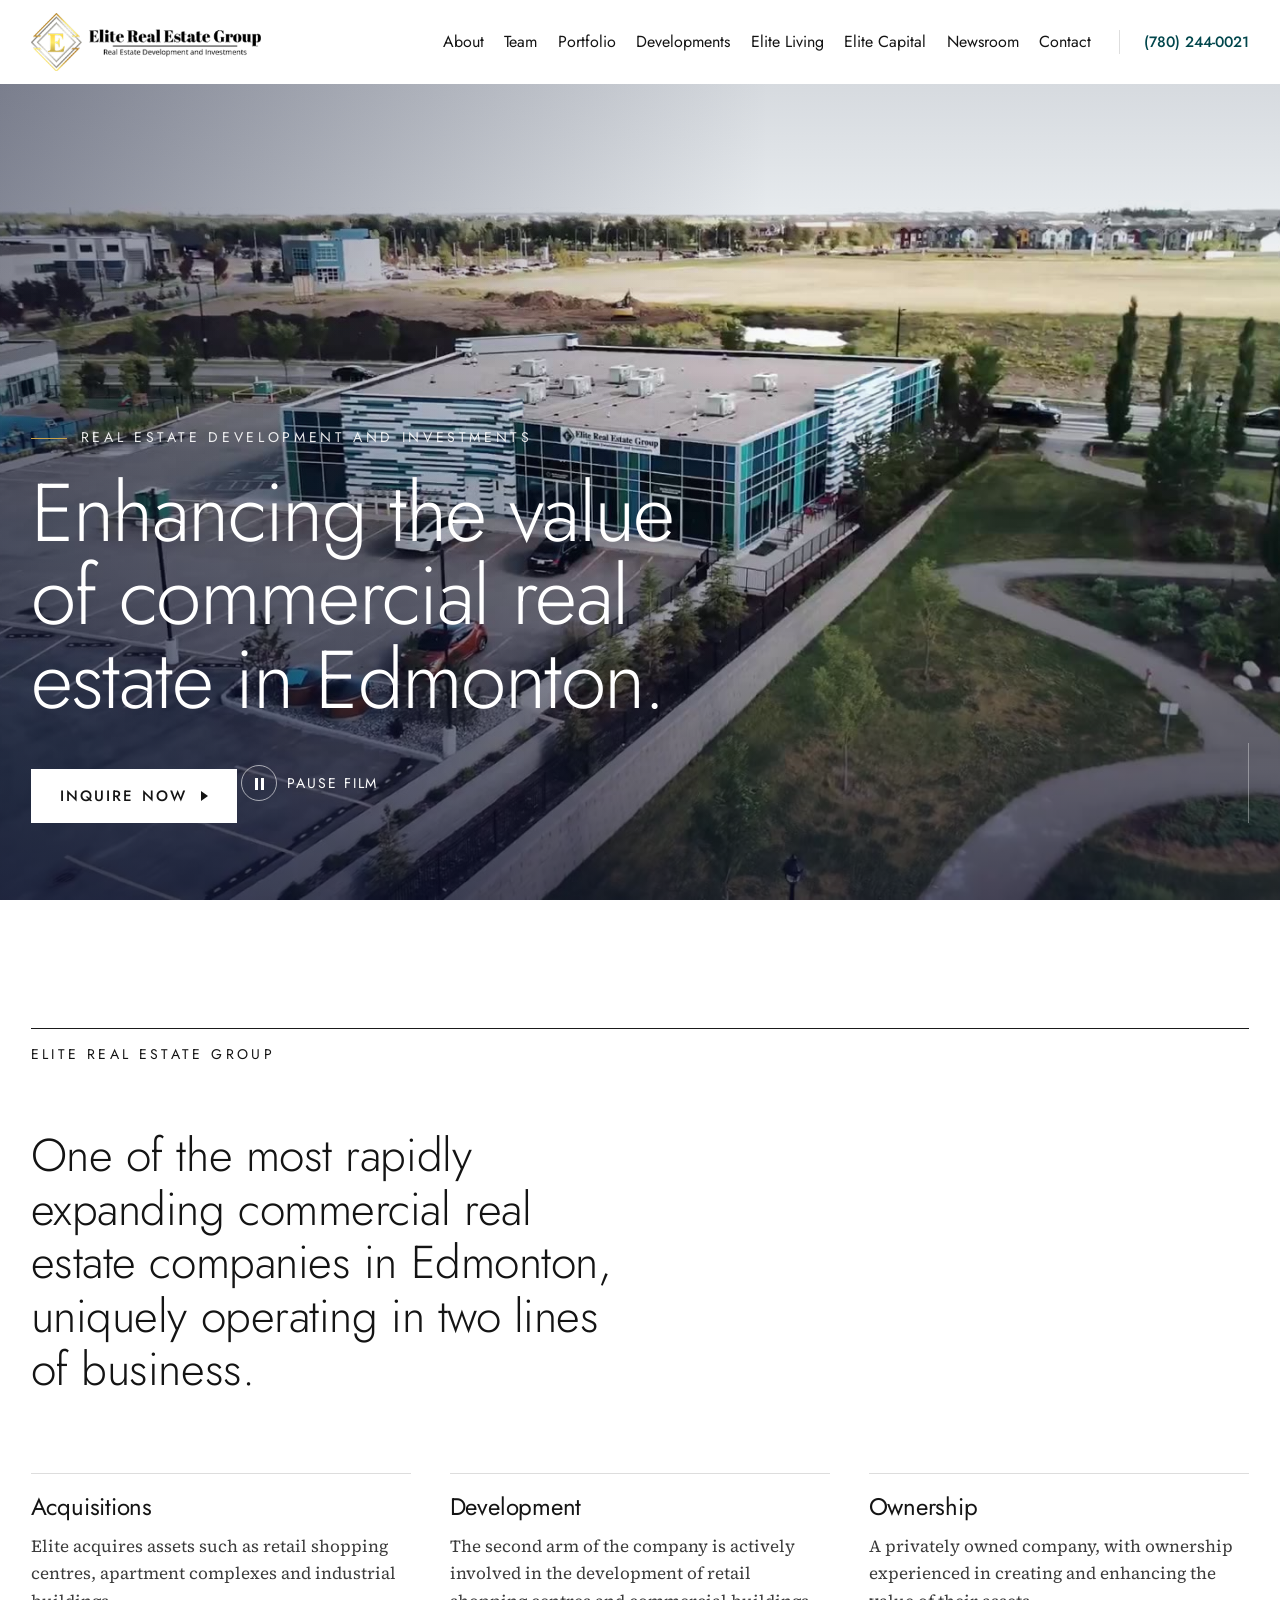
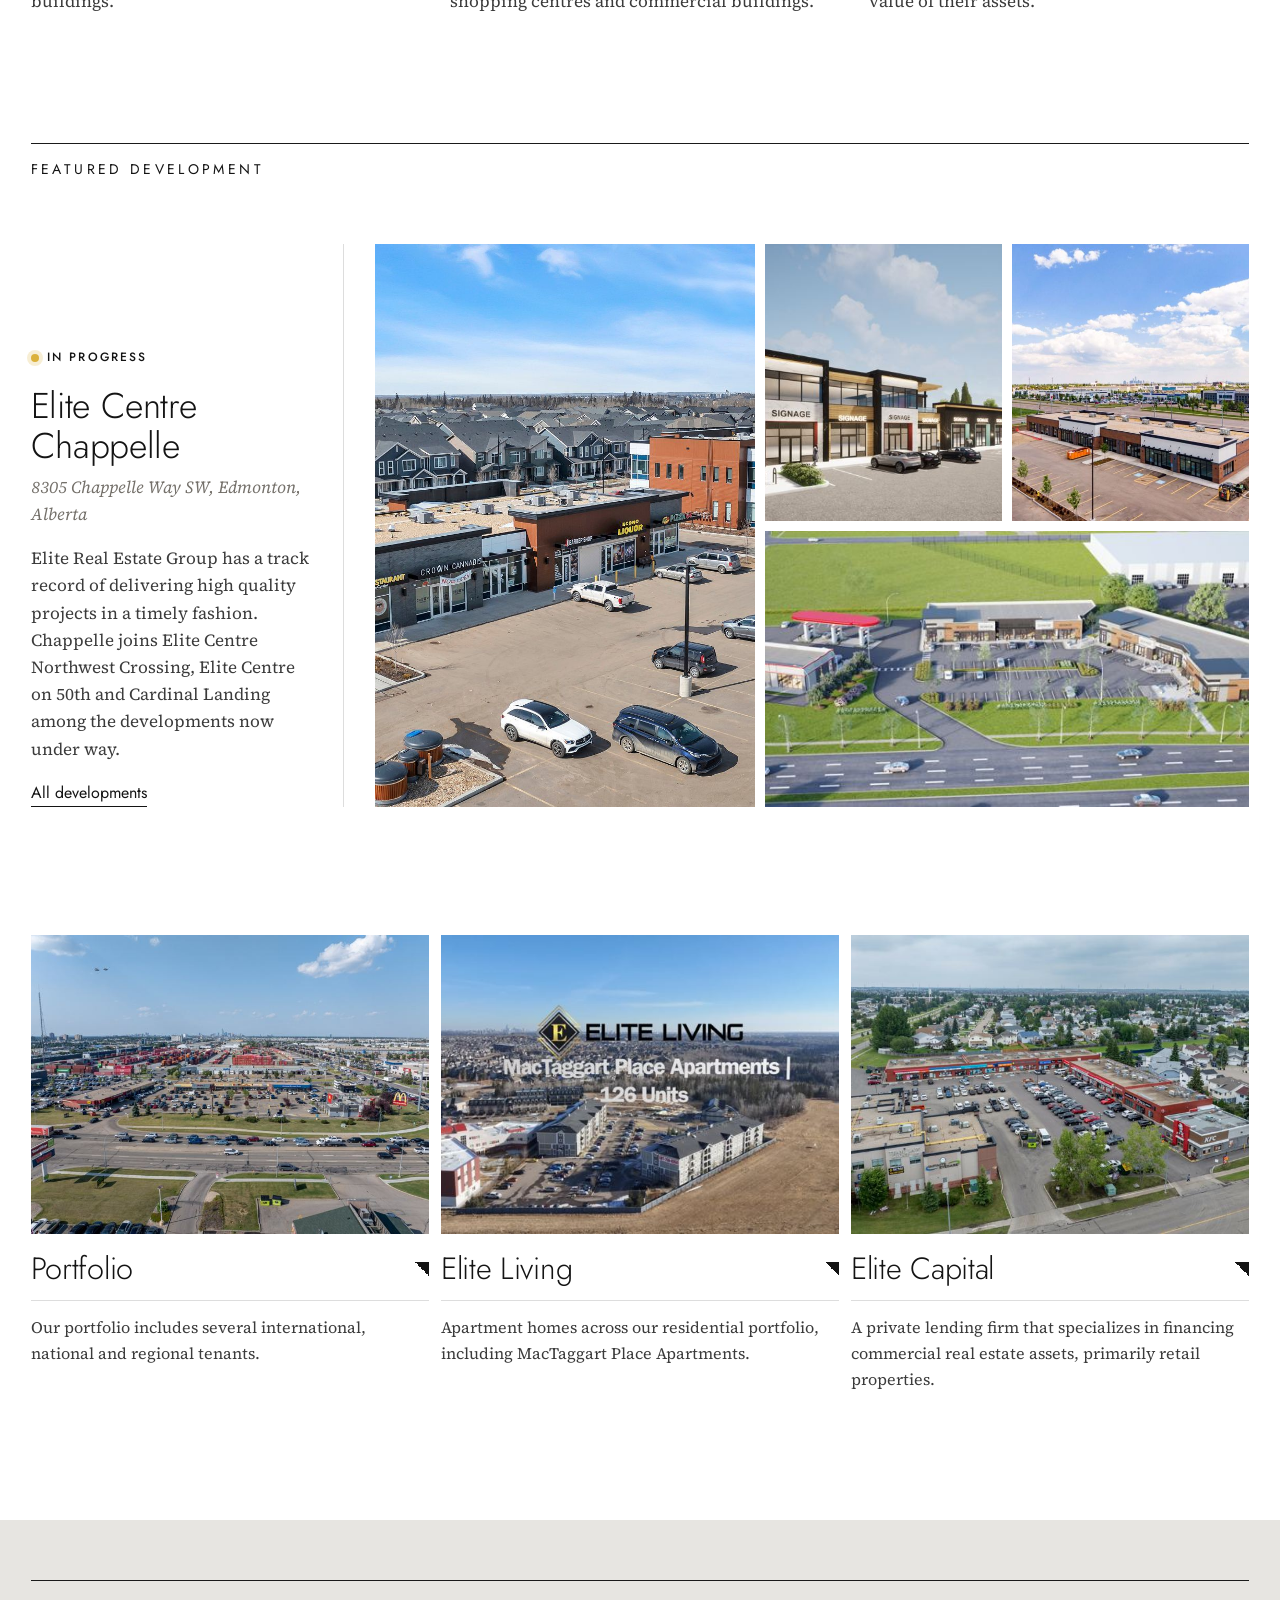
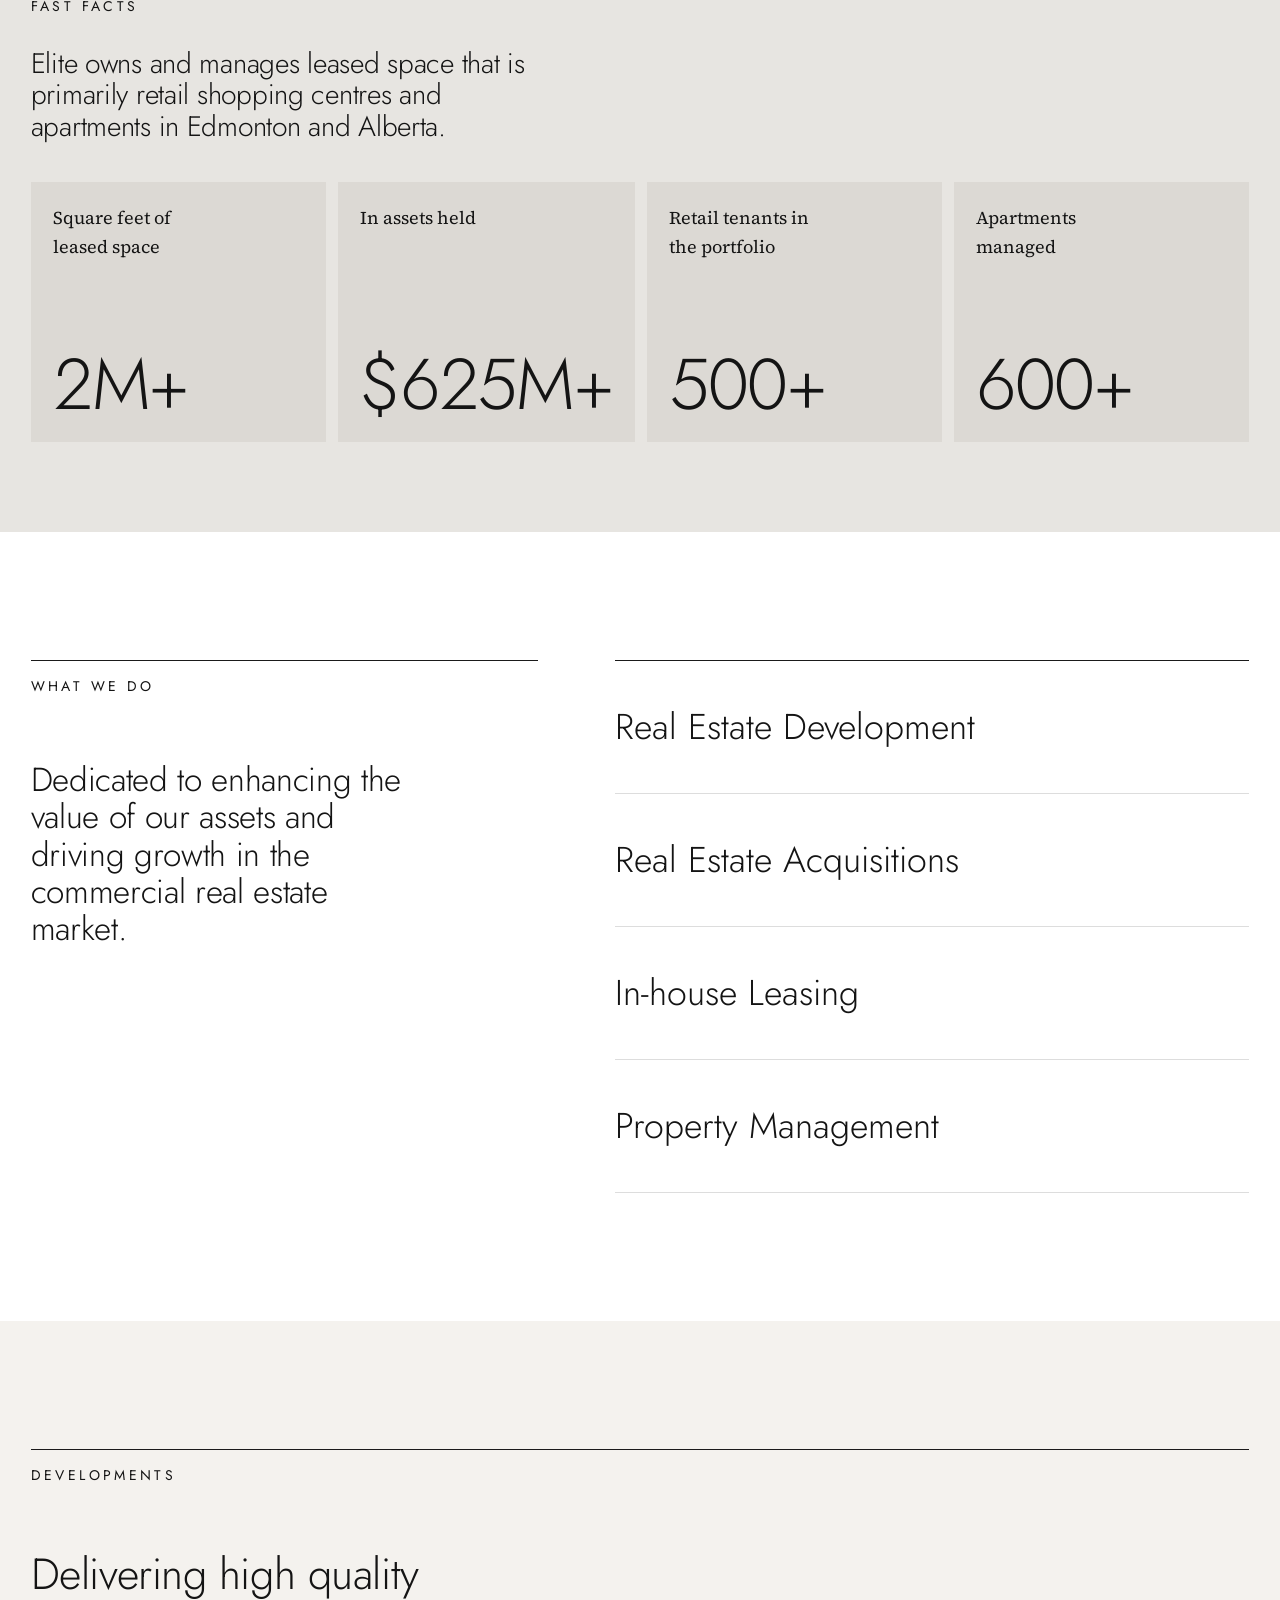
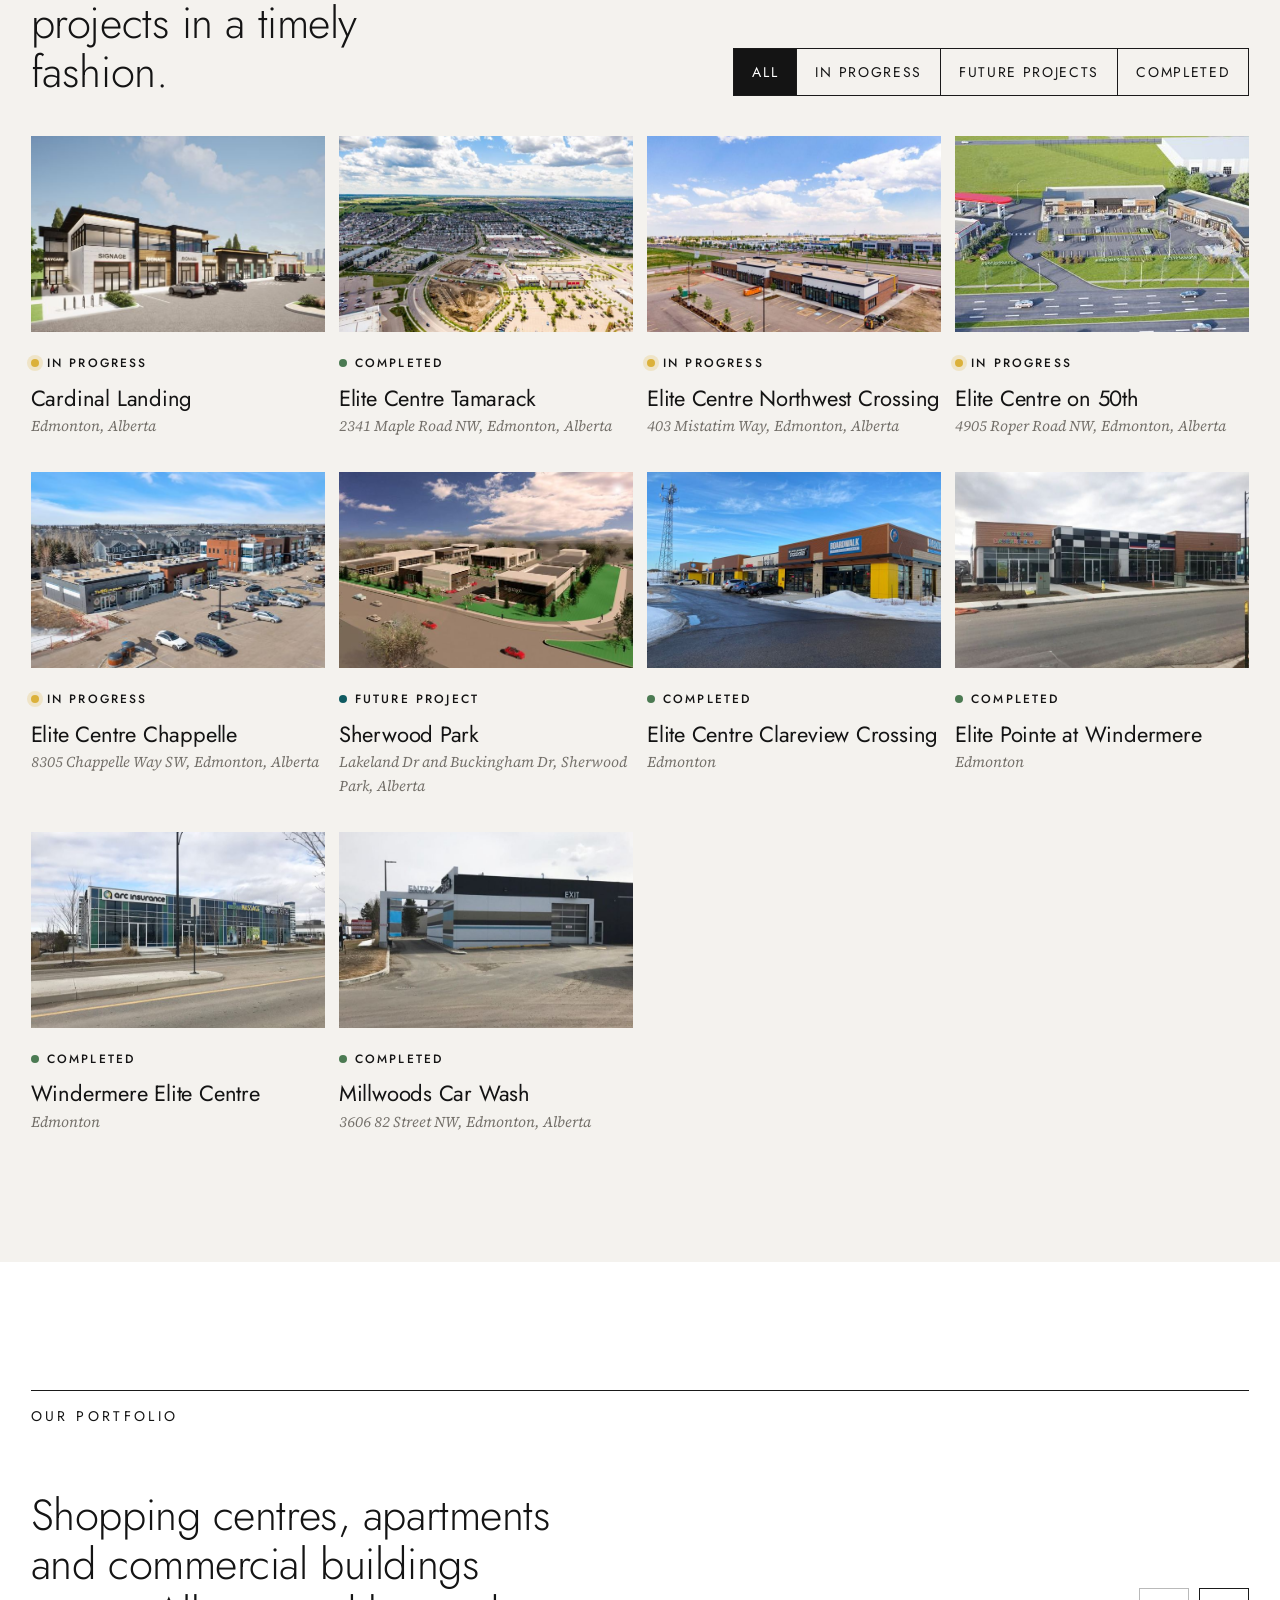
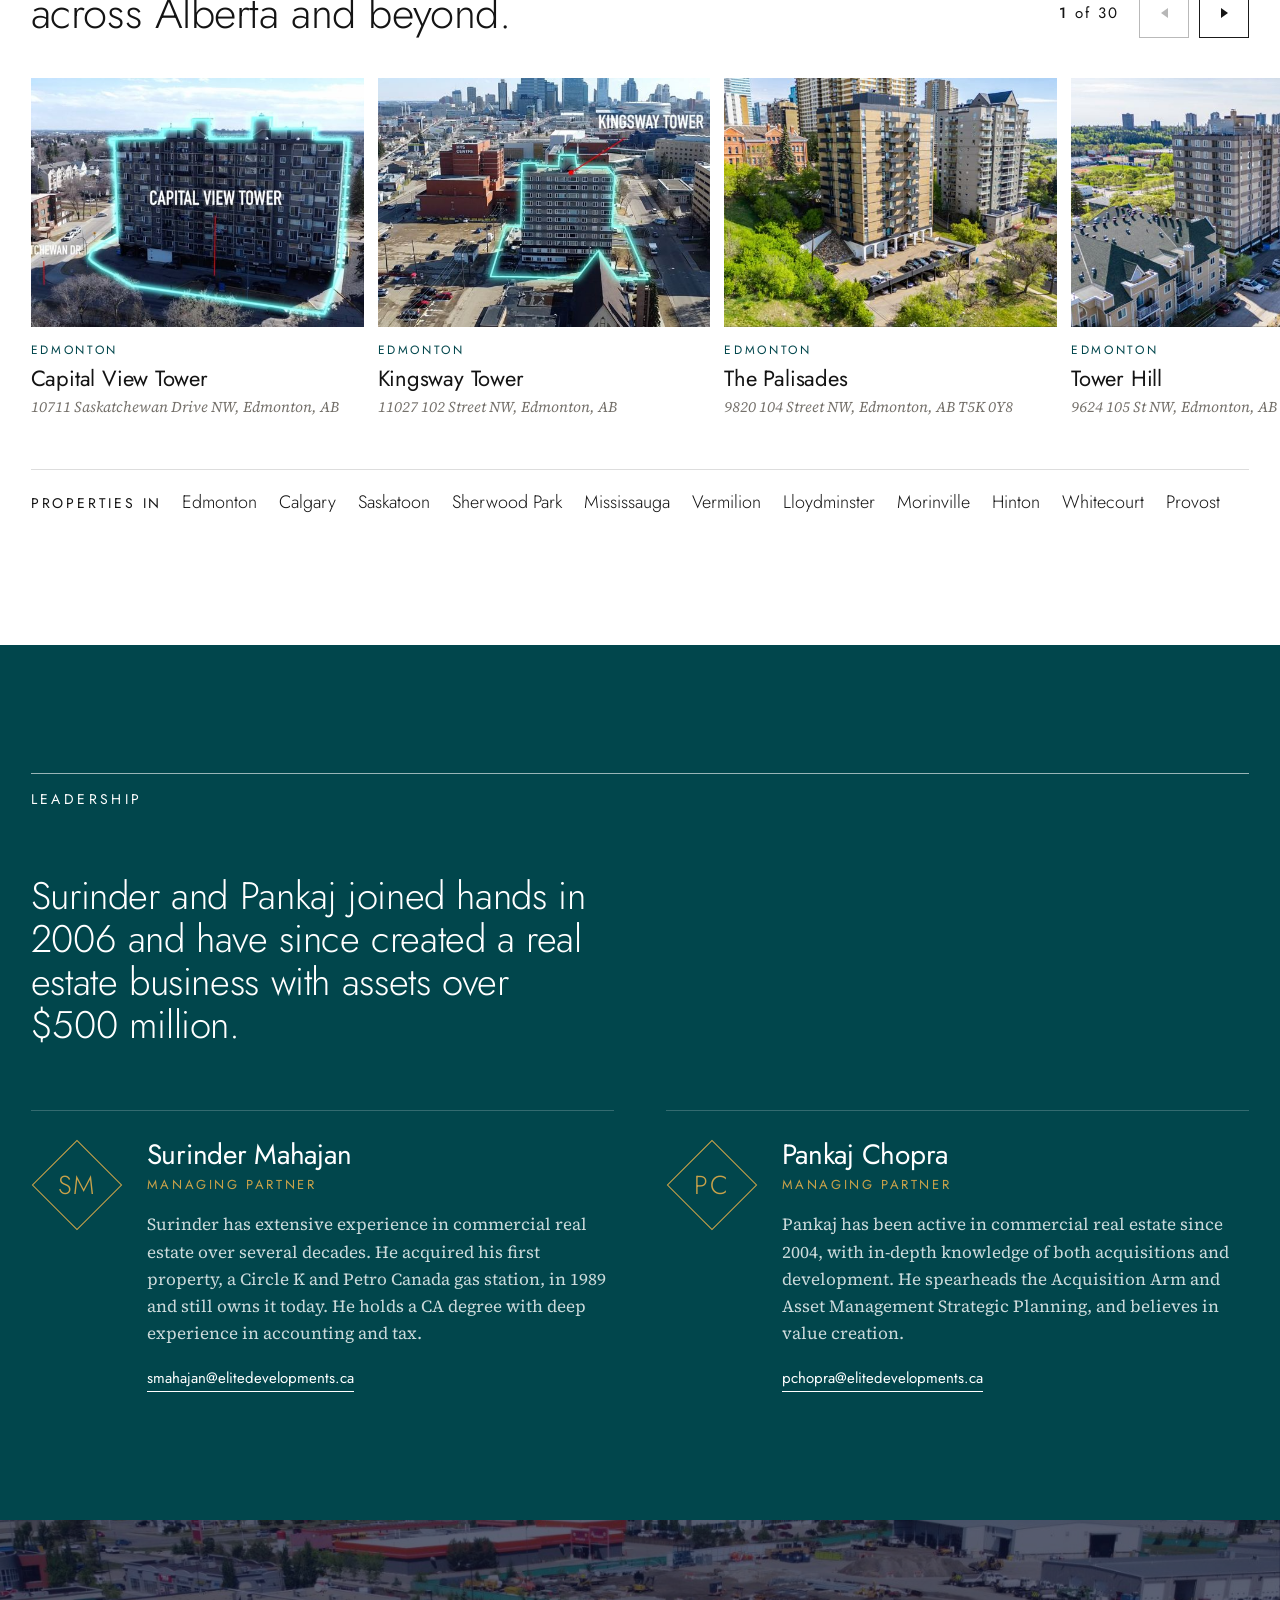
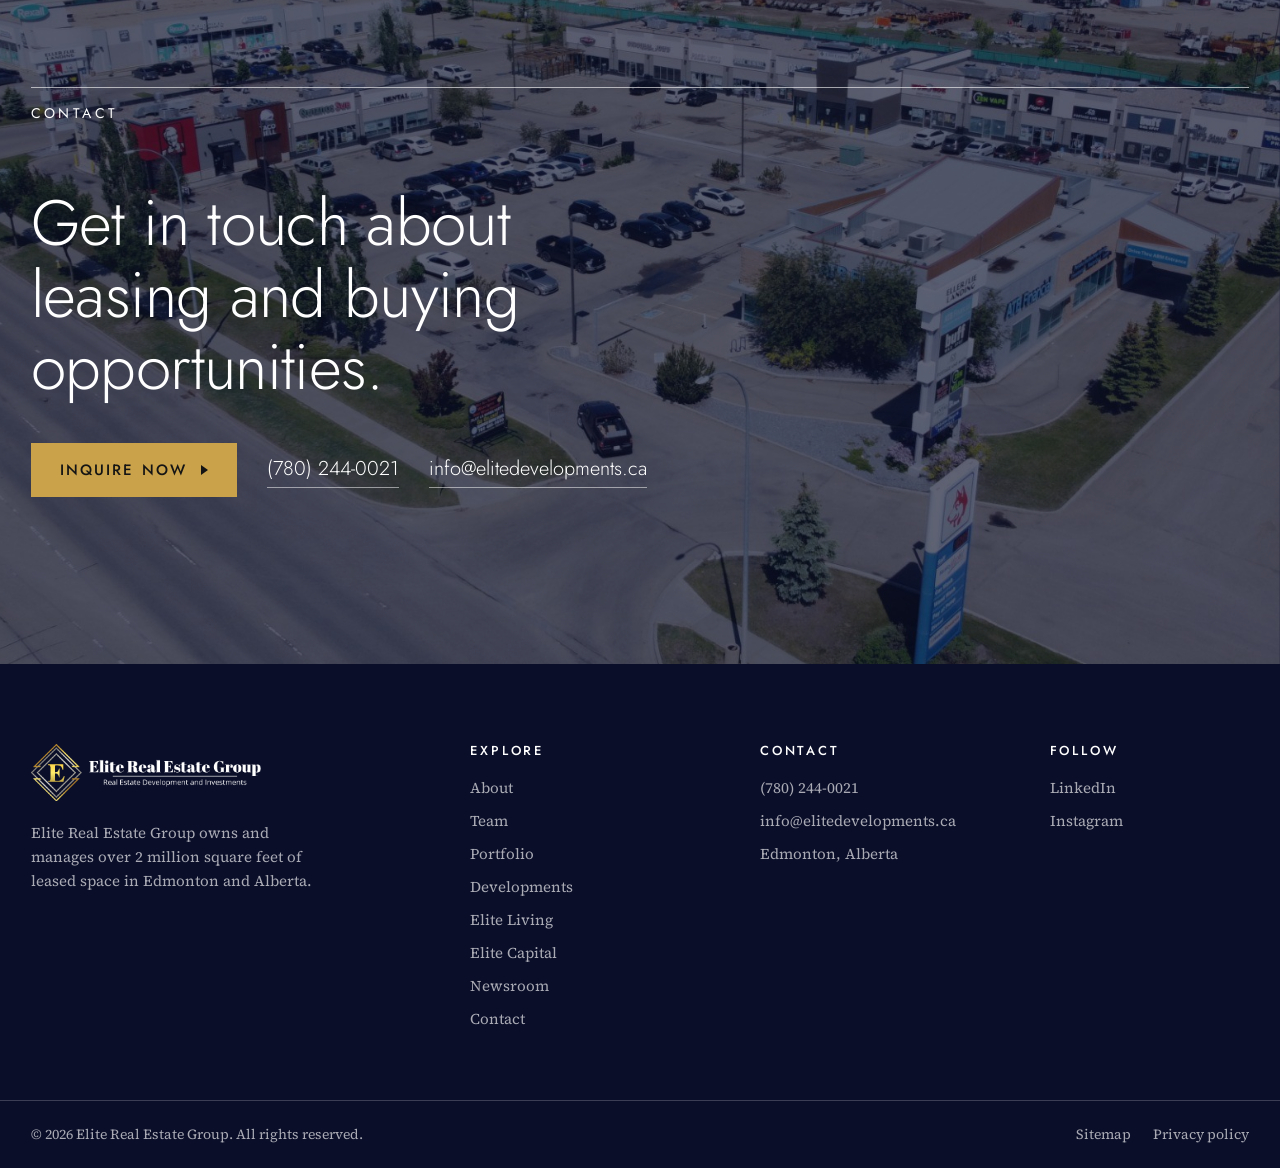
==== index.html @ 458c04ff "Elite homepage redesign: film hero, intro, featured development, group tiles, fast facts, services, " ====
<!DOCTYPE html>
<html lang="en">
<head>
  <meta charset="utf-8">
  <meta name="viewport" content="width=device-width, initial-scale=1">
  <title>Elite Real Estate Group | Commercial Real Estate Development and Acquisitions in Edmonton</title>
  <meta name="description" content="Elite Real Estate Group owns and manages over 2 million square feet of leased space in Edmonton and Alberta, with over $625M in assets, 500 retail tenants and 600 apartments. Development, acquisitions, leasing and property management.">
  <link rel="canonical" href="https://elitedevelopments.ca/">
  <meta property="og:type" content="website">
  <meta property="og:title" content="Elite Real Estate Group | Real Estate Development and Investments">
  <meta property="og:description" content="One of the most rapidly expanding commercial real estate companies in Edmonton.">
  <meta property="og:image" content="assets/images/hero-poster.jpg">
  <meta name="theme-color" content="#01464c">
  <link rel="preload" href="assets/fonts/jost-latin-300-normal.woff2" as="font" type="font/woff2" crossorigin>
  <link rel="stylesheet" href="assets/css/style.css">
  <script type="application/ld+json">
  {"@context":"https://schema.org","@type":"Organization","name":"Elite Real Estate Group","url":"https://elitedevelopments.ca/","telephone":"+1-780-244-0021","email":"info@elitedevelopments.ca","address":{"@type":"PostalAddress","addressLocality":"Edmonton","addressRegion":"AB","addressCountry":"CA"},"sameAs":["https://www.linkedin.com/company/elite-real-estate-group1/","https://www.instagram.com/eliterealestate.yeg/"]}
  </script>
</head>
<body>
  <a class="skip" href="#main">Skip to content</a>

  <header class="hdr">
    <div class="hdr-in">
      <a class="brand" href="#top" aria-label="Elite Real Estate Group home"><img src="assets/images/logo-footer.png" alt="Elite Real Estate Group, Real Estate Development and Investments" width="230" height="58"></a>
      <nav class="nav" aria-label="Main">
        <ul>
          <li><a href="#about">About</a></li>
          <li><a href="#leadership">Team</a></li>
          <li><a href="#portfolio">Portfolio</a></li>
          <li><a href="#developments">Developments</a></li>
          <li><a href="https://liveelite.ca" target="_blank" rel="noopener">Elite Living</a></li>
          <li><a href="#capital">Elite Capital</a></li>
          <li><a href="#" data-nolink>Newsroom</a></li>
          <li><a href="#contact">Contact</a></li>
        </ul>
      </nav>
      <a class="hdr-phone" href="tel:+17802440021">(780) 244-0021</a>
      <button class="burger" aria-expanded="false" aria-controls="menu" aria-label="Open menu"><span></span><span></span><span></span></button>
    </div>
    <div class="menu" id="menu" hidden>
      <ul>
        <li><a href="#about">About</a></li>
        <li><a href="#leadership">Team</a></li>
        <li><a href="#portfolio">Portfolio</a></li>
        <li><a href="#developments">Developments</a></li>
        <li><a href="https://liveelite.ca" target="_blank" rel="noopener">Elite Living</a></li>
        <li><a href="#capital">Elite Capital</a></li>
        <li><a href="#" data-nolink>Newsroom</a></li>
        <li><a href="#contact">Contact</a></li>
      </ul>
      <div class="menu-foot"><a href="tel:+17802440021">(780) 244-0021</a><a href="mailto:info@elitedevelopments.ca">info@elitedevelopments.ca</a></div>
    </div>
  </header>

  <main id="main">

    <!-- HERO: full-bleed drone film -->
    <section class="hero" id="top" aria-labelledby="hero-title">
      <video class="hero-video" autoplay muted loop playsinline preload="metadata" poster="assets/images/hero-poster.jpg" aria-hidden="true">
        <source src="assets/images/hero.mp4" type="video/mp4">
      </video>
      <div class="hero-shade" aria-hidden="true"></div>
      <div class="wrap hero-in">
        <p class="hero-k rise" style="--d:.2s">Real Estate Development and Investments</p>
        <h1 id="hero-title" class="hero-title"><span class="rise" style="--d:.35s">Enhancing the value</span> <span class="rise" style="--d:.5s">of commercial real estate</span> <span class="rise" style="--d:.65s">in Edmonton.</span></h1>
        <div class="hero-foot rise" style="--d:.9s">
          <a class="btn btn-light" href="#contact">Inquire now <span class="tri" aria-hidden="true"></span></a>
          <button class="vid-toggle" type="button" aria-pressed="false" aria-label="Pause background video"><span class="vt-icon" aria-hidden="true"></span><span class="vt-label">Pause film</span></button>
        </div>
      </div>
      <a class="hero-scroll" href="#about" aria-label="Scroll to content"><span></span></a>
    </section>

    <!-- INTRO -->
    <section class="intro sec" id="about" aria-labelledby="intro-title">
      <div class="wrap">
        <p class="label reveal">Elite Real Estate Group</p>
        <h2 id="intro-title" class="intro-text reveal">One of the most rapidly expanding commercial real estate companies in Edmonton, uniquely operating in two lines of business.</h2>
        <div class="intro-cols">
          <div class="reveal"><h3>Acquisitions</h3><p>Elite acquires assets such as retail shopping centres, apartment complexes and industrial buildings.</p></div>
          <div class="reveal"><h3>Development</h3><p>The second arm of the company is actively involved in the development of retail shopping centres and commercial buildings.</p></div>
          <div class="reveal"><h3>Ownership</h3><p>A privately owned company, with ownership experienced in creating and enhancing the value of their assets.</p></div>
        </div>
      </div>
    </section>

    <!-- FEATURED -->
    <section class="featured" aria-labelledby="feat-title">
      <div class="wrap">
        <p class="label reveal">Featured development</p>
        <div class="feat-grid">
          <div class="feat-copy reveal">
            <span class="st st-progress">In progress</span>
            <h2 id="feat-title">Elite Centre Chappelle</h2>
            <p class="feat-addr">8305 Chappelle Way SW, Edmonton, Alberta</p>
            <p>Elite Real Estate Group has a track record of delivering high quality projects in a timely fashion. Chappelle joins Elite Centre Northwest Crossing, Elite Centre on 50th and Cardinal Landing among the developments now under way.</p>
            <a class="more" href="#developments">All developments</a>
          </div>
          <div class="feat-mosaic reveal">
            <figure class="fm-a"><img src="assets/images/dev/elite-centre-chappelle.jpg" alt="Elite Centre Chappelle, 8305 Chappelle Way SW, Edmonton" loading="lazy"></figure>
            <figure class="fm-b"><img src="assets/images/dev/cardinal-landing-sm.jpg" alt="Rendering of Cardinal Landing" loading="lazy"><figcaption>Cardinal Landing</figcaption></figure>
            <figure class="fm-c"><img src="assets/images/dev/elite-centre-northwest-crossing-sm.jpg" alt="Elite Centre Northwest Crossing, 403 Mistatim Way, Edmonton" loading="lazy"><figcaption>Elite Centre Northwest Crossing</figcaption></figure>
            <figure class="fm-d"><img src="assets/images/dev/elite-centre-on-50th-sm.jpg" alt="Aerial rendering of Elite Centre on 50th, 4905 Roper Road NW, Edmonton" loading="lazy"><figcaption>Elite Centre on 50th</figcaption></figure>
          </div>
        </div>
      </div>
    </section>

    <!-- TWO-UP / THREE-UP: the group -->
    <section class="group sec" aria-labelledby="group-title">
      <div class="wrap">
        <h2 id="group-title" class="visually-hidden">The Elite group</h2>
        <div class="tiles">
          <a class="tile reveal" href="#portfolio">
            <figure><img src="assets/images/port/elite-centre-parsons-sm.jpg" alt="Aerial view of Elite Centre Parsons, Edmonton" loading="lazy"></figure>
            <div class="tile-head"><h3>Portfolio</h3><span class="tri tri-dark" aria-hidden="true"></span></div>
            <p>Our portfolio includes several international, national and regional tenants.</p>
          </a>
          <a class="tile reveal" href="https://liveelite.ca" target="_blank" rel="noopener">
            <figure><img src="assets/images/port/mactaggart-place-apartments-sm.jpg" alt="MacTaggart Place Apartments, an Elite Living community in Edmonton" loading="lazy"></figure>
            <div class="tile-head"><h3>Elite Living</h3><span class="tri tri-dark" aria-hidden="true"></span></div>
            <p>Apartment homes across our residential portfolio, including MacTaggart Place Apartments.</p>
          </a>
          <a class="tile reveal" id="capital" href="#contact">
            <figure><img src="assets/images/port/elite-centre-daly-grove-sm.jpg" alt="Aerial view of Elite Centre Daly Grove, Edmonton" loading="lazy"></figure>
            <div class="tile-head"><h3>Elite Capital</h3><span class="tri tri-dark" aria-hidden="true"></span></div>
            <p>A private lending firm that specializes in financing commercial real estate assets, primarily retail properties.</p>
          </a>
        </div>
      </div>
    </section>

    <!-- FAST FACTS -->
    <section class="facts" aria-labelledby="facts-title">
      <div class="wrap">
        <p class="label">Fast facts</p>
        <h2 id="facts-title" class="facts-lede reveal">Elite owns and manages leased space that is primarily retail shopping centres and apartments in Edmonton and Alberta.</h2>
        <ul class="fact-grid">
          <li class="fact reveal"><p>Square feet of leased space</p><strong><span data-count="2" data-dec="0">2</span>M+</strong></li>
          <li class="fact reveal"><p>In assets held</p><strong>$<span data-count="625">625</span>M+</strong></li>
          <li class="fact reveal"><p>Retail tenants in the portfolio</p><strong><span data-count="500">500</span>+</strong></li>
          <li class="fact reveal"><p>Apartments managed</p><strong><span data-count="600">600</span>+</strong></li>
        </ul>
      </div>
    </section>

    <!-- WHAT WE DO -->
    <section class="services sec" aria-labelledby="svc-title">
      <div class="wrap svc-grid">
        <div class="svc-head reveal">
          <p class="label">What we do</p>
          <h2 id="svc-title">Dedicated to enhancing the value of our assets and driving growth in the commercial real estate market.</h2>
        </div>
        <ul class="svc-list">
          <li class="reveal"><span>Real Estate Development</span><img src="assets/images/dev/elite-centre-chappelle-sm.jpg" alt="" loading="lazy"></li>
          <li class="reveal"><span>Real Estate Acquisitions</span><img src="assets/images/port/capital-view-tower-sm.jpg" alt="" loading="lazy"></li>
          <li class="reveal"><span>In-house Leasing</span><img src="assets/images/port/elite-centre-k-mall-sm.jpg" alt="" loading="lazy"></li>
          <li class="reveal"><span>Property Management</span><img src="assets/images/port/elite-centre-ellerslie-landing-sm.jpg" alt="" loading="lazy"></li>
        </ul>
      </div>
    </section>

    <!-- DEVELOPMENTS -->
    <section class="devs sec" id="developments" aria-labelledby="devs-title">
      <div class="wrap">
        <p class="label reveal">Developments</p>
        <div class="devs-head reveal">
          <h2 id="devs-title">Delivering high quality projects in a timely fashion.</h2>
          <div class="filter" role="group" aria-label="Sort developments">
            <button class="is-on" data-f="all" aria-pressed="true">All</button>
            <button data-f="progress" aria-pressed="false">In progress</button>
            <button data-f="future" aria-pressed="false">Future projects</button>
            <button data-f="completed" aria-pressed="false">Completed</button>
          </div>
        </div>
        <div class="dgrid">
          <article class="dcard" data-status="progress">
            <figure><img src="assets/images/dev/cardinal-landing-sm.jpg" alt="Cardinal Landing" loading="lazy" width="720" height="480"></figure>
            <div class="dcard-meta"><span class="st st-progress">In progress</span><h3>Cardinal Landing</h3><p>Edmonton, Alberta</p></div>
          </article>
          <article class="dcard" data-status="completed">
            <figure><img src="assets/images/dev/elite-centre-tamarack-sm.jpg" alt="Elite Centre Tamarack" loading="lazy" width="720" height="480"></figure>
            <div class="dcard-meta"><span class="st st-completed">Completed</span><h3>Elite Centre Tamarack</h3><p>2341 Maple Road NW, Edmonton, Alberta</p></div>
          </article>
          <article class="dcard" data-status="progress">
            <figure><img src="assets/images/dev/elite-centre-northwest-crossing-sm.jpg" alt="Elite Centre Northwest Crossing" loading="lazy" width="720" height="480"></figure>
            <div class="dcard-meta"><span class="st st-progress">In progress</span><h3>Elite Centre Northwest Crossing</h3><p>403 Mistatim Way, Edmonton, Alberta</p></div>
          </article>
          <article class="dcard" data-status="progress">
            <figure><img src="assets/images/dev/elite-centre-on-50th-sm.jpg" alt="Elite Centre on 50th" loading="lazy" width="720" height="480"></figure>
            <div class="dcard-meta"><span class="st st-progress">In progress</span><h3>Elite Centre on 50th</h3><p>4905 Roper Road NW, Edmonton, Alberta</p></div>
          </article>
          <article class="dcard" data-status="progress">
            <figure><img src="assets/images/dev/elite-centre-chappelle-sm.jpg" alt="Elite Centre Chappelle" loading="lazy" width="720" height="480"></figure>
            <div class="dcard-meta"><span class="st st-progress">In progress</span><h3>Elite Centre Chappelle</h3><p>8305 Chappelle Way SW, Edmonton, Alberta</p></div>
          </article>
          <article class="dcard" data-status="future">
            <figure><img src="assets/images/dev/sherwood-park-sm.jpg" alt="Sherwood Park" loading="lazy" width="720" height="480"></figure>
            <div class="dcard-meta"><span class="st st-future">Future project</span><h3>Sherwood Park</h3><p>Lakeland Dr and Buckingham Dr, Sherwood Park, Alberta</p></div>
          </article>
          <article class="dcard" data-status="completed">
            <figure><img src="assets/images/dev/elite-centre-clareview-crossing-sm.jpg" alt="Elite Centre Clareview Crossing" loading="lazy" width="720" height="480"></figure>
            <div class="dcard-meta"><span class="st st-completed">Completed</span><h3>Elite Centre Clareview Crossing</h3><p>Edmonton</p></div>
          </article>
          <article class="dcard" data-status="completed">
            <figure><img src="assets/images/dev/elite-pointe-at-windermere-sm.jpg" alt="Elite Pointe at Windermere" loading="lazy" width="720" height="480"></figure>
            <div class="dcard-meta"><span class="st st-completed">Completed</span><h3>Elite Pointe at Windermere</h3><p>Edmonton</p></div>
          </article>
          <article class="dcard" data-status="completed">
            <figure><img src="assets/images/dev/windermere-elite-centre-sm.jpg" alt="Windermere Elite Centre" loading="lazy" width="720" height="480"></figure>
            <div class="dcard-meta"><span class="st st-completed">Completed</span><h3>Windermere Elite Centre</h3><p>Edmonton</p></div>
          </article>
          <article class="dcard" data-status="completed">
            <figure><img src="assets/images/dev/millwoods-car-wash-sm.jpg" alt="Millwoods Car Wash" loading="lazy" width="720" height="480"></figure>
            <div class="dcard-meta"><span class="st st-completed">Completed</span><h3>Millwoods Car Wash</h3><p>3606 82 Street NW, Edmonton, Alberta</p></div>
          </article>
        </div>
      </div>
    </section>

    <!-- PORTFOLIO / OUR PLACES -->
    <section class="places" id="portfolio" aria-labelledby="places-title">
      <div class="wrap">
        <p class="label reveal">Our portfolio</p>
        <div class="places-head reveal">
          <h2 id="places-title">Shopping centres, apartments and commercial buildings across Alberta and beyond.</h2>
          <div class="places-nav">
            <span class="counter"><b data-cur>1</b> of 30</span>
            <button class="arrow" data-prev aria-label="Previous property"><span class="tri tri-l" aria-hidden="true"></span></button>
            <button class="arrow" data-next aria-label="Next property"><span class="tri" aria-hidden="true"></span></button>
          </div>
        </div>
      </div>
      <ul class="track" data-track tabindex="0" aria-label="Portfolio properties, scroll sideways">
          <li class="place">
            <figure><img src="assets/images/port/capital-view-tower-sm.jpg" alt="Capital View Tower, 10711 Saskatchewan Drive NW, Edmonton, AB" loading="lazy" width="720" height="480"></figure>
            <p class="place-city">Edmonton</p>
            <h3>Capital View Tower</h3>
            <p class="place-addr">10711 Saskatchewan Drive NW, Edmonton, AB</p>
          </li>
          <li class="place">
            <figure><img src="assets/images/port/kingsway-tower-sm.jpg" alt="Kingsway Tower, 11027 102 Street NW, Edmonton, AB" loading="lazy" width="720" height="480"></figure>
            <p class="place-city">Edmonton</p>
            <h3>Kingsway Tower</h3>
            <p class="place-addr">11027 102 Street NW, Edmonton, AB</p>
          </li>
          <li class="place">
            <figure><img src="assets/images/port/the-palisades-sm.jpg" alt="The Palisades, 9820 104 Street NW, Edmonton, AB T5K 0Y8" loading="lazy" width="720" height="480"></figure>
            <p class="place-city">Edmonton</p>
            <h3>The Palisades</h3>
            <p class="place-addr">9820 104 Street NW, Edmonton, AB T5K 0Y8</p>
          </li>
          <li class="place">
            <figure><img src="assets/images/port/tower-hill-sm.jpg" alt="Tower Hill, 9624 105 St NW, Edmonton, AB T5K 0Z8" loading="lazy" width="720" height="480"></figure>
            <p class="place-city">Edmonton</p>
            <h3>Tower Hill</h3>
            <p class="place-addr">9624 105 St NW, Edmonton, AB T5K 0Z8</p>
          </li>
          <li class="place">
            <figure><img src="assets/images/port/elite-centre-whitemud-crossing-sm.jpg" alt="Elite Centre Whitemud Crossing, 4211 106 Street NW,, Edmonton, AB" loading="lazy" width="720" height="480"></figure>
            <p class="place-city">Edmonton</p>
            <h3>Elite Centre Whitemud Crossing</h3>
            <p class="place-addr">4211 106 Street NW,, Edmonton, AB</p>
          </li>
          <li class="place">
            <figure><img src="assets/images/port/elite-centre-tamarack-sm.jpg" alt="Elite Centre Tamarack, 2341 Maple Road NW, Edmonton" loading="lazy" width="720" height="480"></figure>
            <p class="place-city">Edmonton</p>
            <h3>Elite Centre Tamarack</h3>
            <p class="place-addr">2341 Maple Road NW, Edmonton</p>
          </li>
          <li class="place">
            <figure><img src="assets/images/port/concord-tower-sm.jpg" alt="Concord Tower, 11147 Whyte Avenue NW,, Edmonton, AB" loading="lazy" width="720" height="480"></figure>
            <p class="place-city">Edmonton</p>
            <h3>Concord Tower</h3>
            <p class="place-addr">11147 Whyte Avenue NW,, Edmonton, AB</p>
          </li>
          <li class="place">
            <figure><img src="assets/images/port/summer-breeze-shopping-centre-sm.jpg" alt="Summer Breeze Shopping Centre, 4108 Calgary Trail NW,, Edmonton, AB" loading="lazy" width="720" height="480"></figure>
            <p class="place-city">Calgary</p>
            <h3>Summer Breeze Shopping Centre</h3>
            <p class="place-addr">4108 Calgary Trail NW,, Edmonton, AB</p>
          </li>
          <li class="place">
            <figure><img src="assets/images/port/elite-centre-crossroads-sm.jpg" alt="Elite Centre Crossroads, 4208 Calgary Trail NW,, Edmonton, AB" loading="lazy" width="720" height="480"></figure>
            <p class="place-city">Calgary</p>
            <h3>Elite Centre Crossroads</h3>
            <p class="place-addr">4208 Calgary Trail NW,, Edmonton, AB</p>
          </li>
          <li class="place">
            <figure><img src="assets/images/port/mactaggart-place-apartments-sm.jpg" alt="MacTaggart Place Apartments, 5872 Mullen Place NW,, Edmonton, AB" loading="lazy" width="720" height="480"></figure>
            <p class="place-city">Edmonton</p>
            <h3>MacTaggart Place Apartments</h3>
            <p class="place-addr">5872 Mullen Place NW,, Edmonton, AB</p>
          </li>
          <li class="place">
            <figure><img src="assets/images/port/elite-coast-home-centre-sm.jpg" alt="Elite Coast Home Centre, 10804 170 Street NW, Edmonton, AB" loading="lazy" width="720" height="480"></figure>
            <p class="place-city">Edmonton</p>
            <h3>Elite Coast Home Centre</h3>
            <p class="place-addr">10804 170 Street NW, Edmonton, AB</p>
          </li>
          <li class="place">
            <figure><img src="assets/images/port/elite-centre-ellerslie-landing-sm.jpg" alt="Elite Centre Ellerslie Landing, 9204 Ellerslie Rd SW, Edmonton, AB T6X 0K6" loading="lazy" width="720" height="480"></figure>
            <p class="place-city">Edmonton</p>
            <h3>Elite Centre Ellerslie Landing</h3>
            <p class="place-addr">9204 Ellerslie Rd SW, Edmonton, AB T6X 0K6</p>
          </li>
          <li class="place">
            <figure><img src="assets/images/port/elite-centre-parsons-sm.jpg" alt="Elite Centre Parsons, 3408 99 St NW, Edmonton, AB" loading="lazy" width="720" height="480"></figure>
            <p class="place-city">Edmonton</p>
            <h3>Elite Centre Parsons</h3>
            <p class="place-addr">3408 99 St NW, Edmonton, AB</p>
          </li>
          <li class="place">
            <figure><img src="assets/images/port/elite-centre-daly-grove-sm.jpg" alt="Elite Centre Daly Grove, 4205 23 AVE NW, Edmonton" loading="lazy" width="720" height="480"></figure>
            <p class="place-city">Edmonton</p>
            <h3>Elite Centre Daly Grove</h3>
            <p class="place-addr">4205 23 AVE NW, Edmonton</p>
          </li>
          <li class="place">
            <figure><img src="assets/images/port/elite-centre-k-mall-sm.jpg" alt="Elite Centre K-Mall, 9261 34 Avenue,, Edmonton, AB" loading="lazy" width="720" height="480"></figure>
            <p class="place-city">Edmonton</p>
            <h3>Elite Centre K-Mall</h3>
            <p class="place-addr">9261 34 Avenue,, Edmonton, AB</p>
          </li>
          <li class="place">
            <figure><img src="assets/images/port/elite-centre-chappelle-sm.jpg" alt="Elite Centre Chappelle, 8305 Chappelle Way SW, Edmonton" loading="lazy" width="720" height="480"></figure>
            <p class="place-city">Edmonton</p>
            <h3>Elite Centre Chappelle</h3>
            <p class="place-addr">8305 Chappelle Way SW, Edmonton</p>
          </li>
          <li class="place">
            <figure><img src="assets/images/port/elite-centre-macewan-sm.jpg" alt="Elite Centre MacEwan, 16 MacEwan Drive NW, Calgary, AB" loading="lazy" width="720" height="480"></figure>
            <p class="place-city">Calgary</p>
            <h3>Elite Centre MacEwan</h3>
            <p class="place-addr">16 MacEwan Drive NW, Calgary, AB</p>
          </li>
          <li class="place">
            <figure><img src="assets/images/port/elite-centre-palisades-sm.jpg" alt="Elite Centre Palisades, 127th Street NW & 140th Avenue NW, Edmonton" loading="lazy" width="720" height="480"></figure>
            <p class="place-city">Edmonton</p>
            <h3>Elite Centre Palisades</h3>
            <p class="place-addr">127th Street NW & 140th Avenue NW, Edmonton</p>
          </li>
          <li class="place">
            <figure><img src="assets/images/port/elite-centre-bluequill-sm.jpg" alt="Elite Centre Bluequill, 348 Saddleback Road NW,, Edmonton, AB" loading="lazy" width="720" height="480"></figure>
            <p class="place-city">Edmonton</p>
            <h3>Elite Centre Bluequill</h3>
            <p class="place-addr">348 Saddleback Road NW,, Edmonton, AB</p>
          </li>
          <li class="place">
            <figure><img src="assets/images/port/elite-centre-memorial-square-sm.jpg" alt="Elite Centre Memorial Square, 5268 Memorial Drive Calgary" loading="lazy" width="720" height="480"></figure>
            <p class="place-city">Calgary</p>
            <h3>Elite Centre Memorial Square</h3>
            <p class="place-addr">5268 Memorial Drive Calgary</p>
          </li>
          <li class="place">
            <figure><img src="assets/images/port/elite-centre-clareview-crossing-sm.jpg" alt="Elite Centre Clareview Crossing, 13750 50 St, Edmonton" loading="lazy" width="720" height="480"></figure>
            <p class="place-city">Edmonton</p>
            <h3>Elite Centre Clareview Crossing</h3>
            <p class="place-addr">13750 50 St, Edmonton</p>
          </li>
          <li class="place">
            <figure><img src="assets/images/port/elite-centre-parkwest-sm.jpg" alt="Elite Centre Parkwest, 18904/28 87 AVE NW, Edmonton" loading="lazy" width="720" height="480"></figure>
            <p class="place-city">Edmonton</p>
            <h3>Elite Centre Parkwest</h3>
            <p class="place-addr">18904/28 87 AVE NW, Edmonton</p>
          </li>
          <li class="place">
            <figure><img src="assets/images/port/elite-centre-duggan-sm.jpg" alt="Elite Centre Duggan, 4027 106 St. NW, Edmonton" loading="lazy" width="720" height="480"></figure>
            <p class="place-city">Edmonton</p>
            <h3>Elite Centre Duggan</h3>
            <p class="place-addr">4027 106 St. NW, Edmonton</p>
          </li>
          <li class="place">
            <figure><img src="assets/images/port/plaza-97-sm.jpg" alt="Plaza 97, 12703 97 Street NW, Edmonton" loading="lazy" width="720" height="480"></figure>
            <p class="place-city">Edmonton</p>
            <h3>Plaza 97</h3>
            <p class="place-addr">12703 97 Street NW, Edmonton</p>
          </li>
          <li class="place">
            <figure><img src="assets/images/port/elite-centre-tipaskan-sm.jpg" alt="Elite Centre Tipaskan, 3606 82 Street NW, Edmonton" loading="lazy" width="720" height="480"></figure>
            <p class="place-city">Edmonton</p>
            <h3>Elite Centre Tipaskan</h3>
            <p class="place-addr">3606 82 Street NW, Edmonton</p>
          </li>
          <li class="place">
            <figure><img src="assets/images/port/elite-centre-nw-crossing-sm.jpg" alt="Elite Centre NW Crossing, 403 Mistatim Way NW" loading="lazy" width="720" height="480"></figure>
            <p class="place-city">Edmonton</p>
            <h3>Elite Centre NW Crossing</h3>
            <p class="place-addr">403 Mistatim Way NW</p>
          </li>
          <li class="place">
            <figure><img src="assets/images/port/elite-centre-millcreek-sm.jpg" alt="Elite Centre Millcreek, 4004 50 Street NW, Edmonton" loading="lazy" width="720" height="480"></figure>
            <p class="place-city">Edmonton</p>
            <h3>Elite Centre Millcreek</h3>
            <p class="place-addr">4004 50 Street NW, Edmonton</p>
          </li>
          <li class="place">
            <figure><img src="assets/images/port/vantage-shopping-centre-sm.jpg" alt="Vantage Shopping Centre, 5110-50 street Leduc, AB" loading="lazy" width="720" height="480"></figure>
            <p class="place-city">Leduc</p>
            <h3>Vantage Shopping Centre</h3>
            <p class="place-addr">5110-50 street Leduc, AB</p>
          </li>
          <li class="place">
            <figure><img src="assets/images/port/elite-centre-kennedale-sm.jpg" alt="Elite Centre Kennedale, 12981 50th Street NW, Edmonton, AB, T5A 3P3" loading="lazy" width="720" height="480"></figure>
            <p class="place-city">Edmonton</p>
            <h3>Elite Centre Kennedale</h3>
            <p class="place-addr">12981 50th Street NW, Edmonton, AB, T5A 3P3</p>
          </li>
          <li class="place">
            <figure><img src="assets/images/port/elite-centre-aspenwood-sm.jpg" alt="Elite Centre Aspenwood, 4412 36 Avenue NW, Edmonton" loading="lazy" width="720" height="480"></figure>
            <p class="place-city">Edmonton</p>
            <h3>Elite Centre Aspenwood</h3>
            <p class="place-addr">4412 36 Avenue NW, Edmonton</p>
          </li>
      </ul>
      <div class="wrap">
        <div class="cities reveal">
          <p>Properties in</p>
          <ul><li>Edmonton</li><li>Calgary</li><li>Saskatoon</li><li>Sherwood Park</li><li>Mississauga</li><li>Vermilion</li><li>Lloydminster</li><li>Morinville</li><li>Hinton</li><li>Whitecourt</li><li>Provost</li></ul>
        </div>
      </div>
    </section>

    <!-- LEADERSHIP -->
    <section class="lead sec" id="leadership" aria-labelledby="lead-title">
      <div class="wrap">
        <p class="label reveal">Leadership</p>
        <h2 id="lead-title" class="lead-intro reveal">Surinder and Pankaj joined hands in 2006 and have since created a real estate business with assets over $500 million.</h2>
        <div class="partners">
          <article class="partner reveal">
            <div class="mono" aria-hidden="true">SM</div>
            <div>
              <h3>Surinder Mahajan</h3>
              <p class="role">Managing Partner</p>
              <p>Surinder has extensive experience in commercial real estate over several decades. He acquired his first property, a Circle K and Petro Canada gas station, in 1989 and still owns it today. He holds a CA degree with deep experience in accounting and tax.</p>
              <a class="more" href="mailto:smahajan@elitedevelopments.ca">smahajan@elitedevelopments.ca</a>
            </div>
          </article>
          <article class="partner reveal">
            <div class="mono" aria-hidden="true">PC</div>
            <div>
              <h3>Pankaj Chopra</h3>
              <p class="role">Managing Partner</p>
              <p>Pankaj has been active in commercial real estate since 2004, with in-depth knowledge of both acquisitions and development. He spearheads the Acquisition Arm and Asset Management Strategic Planning, and believes in value creation.</p>
              <a class="more" href="mailto:pchopra@elitedevelopments.ca">pchopra@elitedevelopments.ca</a>
            </div>
          </article>
        </div>
      </div>
    </section>

    <!-- CONTACT CTA -->
    <section class="cta" id="contact" aria-labelledby="cta-title">
      <div class="cta-img" aria-hidden="true"><img src="assets/images/port/elite-centre-ellerslie-landing.jpg" alt="" loading="lazy"></div>
      <div class="wrap cta-in">
        <p class="label label-light reveal">Contact</p>
        <h2 id="cta-title" class="reveal">Get in touch about leasing and buying opportunities.</h2>
        <div class="cta-row reveal">
          <a class="btn btn-gold" href="mailto:info@elitedevelopments.ca?subject=Leasing%20and%20buying%20inquiry">Inquire now <span class="tri" aria-hidden="true"></span></a>
          <a class="cta-link" href="tel:+17802440021">(780) 244-0021</a>
          <a class="cta-link" href="mailto:info@elitedevelopments.ca">info@elitedevelopments.ca</a>
        </div>
      </div>
    </section>
  </main>

  <footer class="ftr">
    <div class="wrap ftr-grid">
      <div class="ftr-brand">
        <img src="assets/images/logo-header.png" alt="Elite Real Estate Group" width="230" height="58" loading="lazy">
        <p>Elite Real Estate Group owns and manages over 2 million square feet of leased space in Edmonton and Alberta.</p>
      </div>
      <nav aria-label="Footer"><h3>Explore</h3><ul>
        <li><a href="#about">About</a></li>
        <li><a href="#leadership">Team</a></li>
        <li><a href="#portfolio">Portfolio</a></li>
        <li><a href="#developments">Developments</a></li>
        <li><a href="https://liveelite.ca" target="_blank" rel="noopener">Elite Living</a></li>
        <li><a href="#capital">Elite Capital</a></li>
        <li><a href="#" data-nolink>Newsroom</a></li>
        <li><a href="#contact">Contact</a></li>
      </ul></nav>
      <div><h3>Contact</h3><ul><li><a href="tel:+17802440021">(780) 244-0021</a></li><li><a href="mailto:info@elitedevelopments.ca">info@elitedevelopments.ca</a></li><li>Edmonton, Alberta</li></ul></div>
      <div><h3>Follow</h3><ul class="soc">
        <li><a href="https://www.linkedin.com/company/elite-real-estate-group1/" target="_blank" rel="noopener">LinkedIn</a></li>
        <li><a href="https://www.instagram.com/eliterealestate.yeg/" target="_blank" rel="noopener">Instagram</a></li>
      </ul></div>
    </div>
    <div class="wrap ftr-bottom">
      <p>&copy; <span data-year>2026</span> Elite Real Estate Group. All rights reserved.</p>
      <ul><li><a href="https://elitedevelopments.ca/site-map/">Sitemap</a></li><li><a href="https://elitedevelopments.ca/privacy-policy/">Privacy policy</a></li></ul>
    </div>
  </footer>

  <script src="assets/js/main.js" defer></script>
</body>
</html>
---- assets/css/style.css ----
/* ==========================================================
   Elite Real Estate Group | Homepage
   Editorial: thin rules, spaced labels, light geometric
   headings, serif body, Elite teal and gold
   ========================================================== */

@font-face { font-family: "Jost"; src: url("../fonts/jost-latin-300-normal.woff2") format("woff2"); font-weight: 300; font-display: swap; }
@font-face { font-family: "Jost"; src: url("../fonts/jost-latin-400-normal.woff2") format("woff2"); font-weight: 400; font-display: swap; }
@font-face { font-family: "Jost"; src: url("../fonts/jost-latin-500-normal.woff2") format("woff2"); font-weight: 500; font-display: swap; }
@font-face { font-family: "Source Serif 4"; src: url("../fonts/source-serif-4-latin-400-normal.woff2") format("woff2"); font-weight: 400; font-display: swap; }
@font-face { font-family: "Source Serif 4"; src: url("../fonts/source-serif-4-latin-400-italic.woff2") format("woff2"); font-weight: 400; font-style: italic; font-display: swap; }
@font-face { font-family: "Source Serif 4"; src: url("../fonts/source-serif-4-latin-600-normal.woff2") format("woff2"); font-weight: 600; font-display: swap; }

:root {
  --teal: #01464c;
  --teal-2: #0f5a61;
  --navy: #0a0e29;
  --gold: #c9a24a;
  --gold-2: #dbb13b;
  --ink: #141414;
  --text: #3b3b3b;
  --muted: #74706a;
  --paper: #ffffff;
  --mist: #e7e5e1;
  --sand: #f4f2ee;
  --rule: #1a1a1a;
  --line: rgba(20,20,20,.14);
  --line-l: rgba(255,255,255,.2);
  --sans: "Jost", "Futura", "Century Gothic", system-ui, sans-serif;
  --serif: "Source Serif 4", Georgia, "Times New Roman", serif;
  --wrap: 1400px;
  --gut: clamp(20px, 2.4vw, 32px);
  --sec: clamp(80px, 10vw, 140px);
  --ease: cubic-bezier(.22, .68, .2, 1);
}

*, *::before, *::after { box-sizing: border-box; }
html { scroll-behavior: smooth; -webkit-text-size-adjust: 100%; }
body { margin: 0; font-family: var(--serif); font-size: 17px; line-height: 1.6; color: var(--text); background: var(--paper); -webkit-font-smoothing: antialiased; }
img, video { display: block; max-width: 100%; }
a { color: inherit; text-decoration: none; }
ul { margin: 0; padding: 0; list-style: none; }
h1, h2, h3 { font-family: var(--sans); font-weight: 300; color: var(--ink); margin: 0; letter-spacing: -.01em; line-height: 1.12; }
h2 { font-size: clamp(30px, 3.4vw, 50px); }
h3 { font-size: clamp(22px, 1.9vw, 30px); font-weight: 400; }
p { margin: 0 0 1em; }
button { font: inherit; cursor: pointer; }
:focus-visible { outline: 2px solid var(--gold); outline-offset: 3px; }
.wrap { width: 100%; max-width: var(--wrap); margin: 0 auto; padding: 0 var(--gut); }
.sec { padding: var(--sec) 0; }
.skip { position: absolute; left: -999px; top: 8px; z-index: 300; background: var(--gold); color: var(--ink); padding: 10px 16px; }
.skip:focus { left: 8px; }
.visually-hidden { position: absolute; width: 1px; height: 1px; overflow: hidden; clip: rect(0 0 0 0); white-space: nowrap; }

/* Label with rule above (Ballymore style) */
.label { display: block; padding-top: 14px; border-top: 1px solid var(--rule); font-family: var(--sans); font-size: 14px; font-weight: 400; letter-spacing: .24em; text-transform: uppercase; color: var(--ink); margin-bottom: clamp(36px, 5vw, 64px); }
.label-light { color: var(--white, #fff); border-color: rgba(255,255,255,.6); }

/* Small triangle marker */
.tri { display: inline-block; width: 0; height: 0; border-left: 7px solid currentColor; border-top: 5px solid transparent; border-bottom: 5px solid transparent; transition: transform .3s var(--ease); }
.tri-l { transform: scaleX(-1); }
.tri-dark { border: 0; width: 14px; height: 14px; background: linear-gradient(225deg, var(--ink) 50%, transparent 50%); }

/* Buttons and links */
.btn { display: inline-flex; align-items: center; gap: 14px; height: 54px; padding: 0 28px; font-family: var(--sans); font-size: 15px; font-weight: 500; letter-spacing: .14em; text-transform: uppercase; border: 1px solid transparent; transition: background .35s var(--ease), color .35s var(--ease), border-color .35s var(--ease); }
.btn:hover .tri { transform: translateX(4px); }
.btn-light { background: #fff; color: var(--ink); }
.btn-light:hover { background: var(--gold); }
.btn-gold { background: var(--gold); color: var(--ink); }
.btn-gold:hover { background: #fff; }
.more { display: inline-block; font-family: var(--sans); font-size: 16px; color: var(--ink); border-bottom: 1px solid currentColor; padding-bottom: 1px; transition: color .25s; }
.more:hover { color: var(--teal); }

/* Status tags */
.st { display: inline-flex; align-items: center; gap: 8px; font-family: var(--sans); font-size: 12px; font-weight: 500; letter-spacing: .18em; text-transform: uppercase; color: var(--ink); }
.st::before { content: ""; width: 8px; height: 8px; border-radius: 50%; background: var(--muted); }
.st-progress::before { background: var(--gold-2); box-shadow: 0 0 0 4px rgba(219,177,59,.22); }
.st-future::before { background: var(--teal-2); }
.st-completed::before { background: #4b7a52; }

/* ---------- Header ---------- */
.hdr { position: sticky; top: 0; z-index: 100; background: #fff; transition: box-shadow .3s; }
.hdr.is-scrolled { box-shadow: 0 1px 0 var(--line); }
.hdr-in { display: flex; align-items: center; gap: 28px; height: 84px; padding: 0 var(--gut); max-width: var(--wrap); margin: 0 auto; }
.brand img { width: 230px; height: auto; }
.nav { margin-left: auto; }
.nav ul { display: flex; gap: clamp(14px, 1.6vw, 26px); }
.nav a { position: relative; font-family: var(--sans); font-size: 16px; color: var(--ink); padding: 6px 0; }
.nav a::after { content: ""; position: absolute; left: 0; bottom: 0; width: 100%; height: 1px; background: currentColor; transform: scaleX(0); transform-origin: right; transition: transform .35s var(--ease); }
.nav a:hover::after { transform: scaleX(1); transform-origin: left; }
.hdr-phone { font-family: var(--sans); font-size: 15px; font-weight: 500; color: var(--teal); padding-left: 24px; border-left: 1px solid var(--line); white-space: nowrap; }
.burger { display: none; margin-left: auto; width: 44px; height: 44px; border: 0; background: none; position: relative; }
.burger span { position: absolute; left: 8px; width: 28px; height: 1.5px; background: var(--ink); transition: transform .3s var(--ease), opacity .3s; }
.burger span:nth-child(1) { top: 14px; }
.burger span:nth-child(2) { top: 21px; }
.burger span:nth-child(3) { top: 28px; }
.menu-open .burger span:nth-child(1) { transform: translateY(7px) rotate(45deg); }
.menu-open .burger span:nth-child(2) { opacity: 0; }
.menu-open .burger span:nth-child(3) { transform: translateY(-7px) rotate(-45deg); }
.menu { padding: 8px var(--gut) 28px; border-top: 1px solid var(--line); }
.menu li a { display: block; padding: 13px 0; border-bottom: 1px solid var(--line); font-family: var(--sans); font-size: 24px; font-weight: 300; color: var(--ink); }
.menu-foot { display: flex; flex-direction: column; gap: 6px; margin-top: 20px; font-family: var(--sans); color: var(--teal); }

/* ---------- Hero ---------- */
.hero { position: relative; height: calc(100vh - 84px); height: calc(100svh - 84px); min-height: 560px; overflow: hidden; background: var(--navy); color: #fff; display: flex; align-items: flex-end; }
.hero-video { position: absolute; inset: 0; width: 100%; height: 100%; object-fit: cover; }
.hero-shade { position: absolute; inset: 0; background: linear-gradient(180deg, rgba(10,14,41,.15) 0%, rgba(10,14,41,0) 35%, rgba(10,14,41,.65) 100%), linear-gradient(90deg, rgba(10,14,41,.45), rgba(10,14,41,0) 60%); }
.hero-in { position: relative; padding-bottom: clamp(40px, 6vw, 80px); }
.hero-k { font-family: var(--sans); font-size: 14px; letter-spacing: .26em; text-transform: uppercase; color: rgba(255,255,255,.9); margin-bottom: 22px; }
.hero-k::before { content: ""; display: inline-block; width: 36px; height: 1px; background: var(--gold); vertical-align: middle; margin-right: 14px; }
.hero-title { color: #fff; font-weight: 300; font-size: clamp(42px, 6.4vw, 104px); line-height: 1.02; letter-spacing: -.02em; max-width: 14ch; margin-bottom: 36px; }
.hero-title span { display: inline; }
.hero-foot { display: flex; align-items: center; gap: 24px; flex-wrap: wrap; }
.vid-toggle { display: inline-flex; align-items: center; gap: 10px; background: none; border: 0; color: #fff; font-family: var(--sans); font-size: 14px; letter-spacing: .14em; text-transform: uppercase; padding: 8px 0; }
.vt-icon { position: relative; width: 36px; height: 36px; border: 1px solid rgba(255,255,255,.6); border-radius: 50%; }
.vt-icon::before, .vt-icon::after { content: ""; position: absolute; top: 12px; width: 3px; height: 12px; background: #fff; }
.vt-icon::before { left: 13px; }
.vt-icon::after { left: 19px; }
.vid-toggle[aria-pressed="true"] .vt-icon::before { left: 14px; top: 11px; width: 0; height: 0; background: none; border-left: 10px solid #fff; border-top: 7px solid transparent; border-bottom: 7px solid transparent; }
.vid-toggle[aria-pressed="true"] .vt-icon::after { display: none; }
.hero-scroll { position: absolute; right: var(--gut); bottom: clamp(40px, 6vw, 80px); width: 1px; height: 80px; background: rgba(255,255,255,.35); overflow: hidden; }
.hero-scroll span { position: absolute; left: 0; top: -40%; width: 1px; height: 40%; background: #fff; animation: scrollLine 2.2s var(--ease) infinite; }
@keyframes scrollLine { to { top: 100%; } }
.rise { display: inline-block; opacity: 0; transform: translateY(28px); animation: rise 1.1s var(--ease) forwards; animation-delay: var(--d, 0s); }
@keyframes rise { to { opacity: 1; transform: none; } }

/* ---------- Intro ---------- */
.intro-text { font-size: clamp(30px, 3.6vw, 56px); line-height: 1.16; max-width: 22ch; margin-bottom: clamp(50px, 6vw, 90px); }
.intro-cols { display: grid; grid-template-columns: repeat(3, 1fr); gap: clamp(24px, 3vw, 48px); }
.intro-cols > div { border-top: 1px solid var(--line); padding-top: 20px; }
.intro-cols h3 { font-size: 24px; margin-bottom: 12px; }
.intro-cols p { margin: 0; color: var(--text); }

/* ---------- Featured ---------- */
.featured { padding-bottom: var(--sec); }
.feat-grid { display: grid; grid-template-columns: minmax(260px, .9fr) 2.6fr; gap: 0; }
.feat-copy { display: flex; flex-direction: column; justify-content: flex-end; padding-right: clamp(20px, 2.4vw, 36px); border-right: 1px solid var(--line); }
.feat-copy .st { margin-bottom: 18px; }
.feat-copy h2 { font-size: clamp(30px, 2.8vw, 42px); margin-bottom: 8px; }
.feat-addr { font-style: italic; color: var(--muted); }
.feat-copy .more { align-self: flex-start; }
.feat-mosaic { display: grid; grid-template-columns: 1.6fr 1fr 1fr; grid-template-rows: 1fr 1fr; gap: 10px; margin-left: clamp(20px, 2.4vw, 36px); height: clamp(420px, 44vw, 640px); }
.feat-mosaic figure { position: relative; margin: 0; overflow: hidden; background: var(--mist); }
.feat-mosaic img { width: 100%; height: 100%; object-fit: cover; transition: transform 1.4s var(--ease); }
.feat-mosaic figure:hover img { transform: scale(1.06); }
.fm-a { grid-row: 1 / span 2; }
.fm-d { grid-column: 2 / span 2; }
.feat-mosaic figcaption { position: absolute; left: 0; bottom: 0; right: 0; padding: 30px 14px 12px; font-family: var(--sans); font-size: 14px; color: #fff; background: linear-gradient(transparent, rgba(0,0,0,.6)); opacity: 0; transform: translateY(8px); transition: opacity .4s, transform .4s var(--ease); }
.feat-mosaic figure:hover figcaption { opacity: 1; transform: none; }

/* ---------- Tiles ---------- */
.group { padding-top: 0; }
.tiles { display: grid; grid-template-columns: repeat(3, 1fr); gap: 12px; }
.tile figure { margin: 0; aspect-ratio: 4 / 3; overflow: hidden; background: var(--mist); }
.tile img { width: 100%; height: 100%; object-fit: cover; transition: transform 1.2s var(--ease); }
.tile:hover img { transform: scale(1.05); }
.tile-head { display: flex; justify-content: space-between; align-items: center; padding: 18px 0 14px; border-bottom: 1px solid var(--line); }
.tile-head h3 { font-size: clamp(26px, 2.4vw, 38px); font-weight: 300; }
.tile p { margin: 14px 0 0; font-size: 16px; }
.tile:hover .tri-dark { transform: rotate(45deg); }

/* ---------- Fast facts ---------- */
.facts { background: var(--mist); padding: clamp(40px, 5vw, 60px) 0 clamp(60px, 7vw, 100px); }
.facts .label { margin-bottom: 30px; }
.facts-lede { font-size: clamp(22px, 2.2vw, 32px); max-width: 32ch; margin-bottom: 40px; }
.fact-grid { display: grid; grid-template-columns: repeat(4, 1fr); gap: 12px; }
.fact { display: flex; flex-direction: column; justify-content: space-between; min-height: 260px; padding: 22px; background: #dcd9d4; transition: background .4s var(--ease), color .4s; }
.fact p { margin: 0; font-size: 18px; color: var(--ink); max-width: 16ch; }
.fact strong { font-family: var(--sans); font-weight: 300; font-size: clamp(56px, 5.6vw, 92px); line-height: 1; letter-spacing: -.03em; color: var(--ink); font-variant-numeric: tabular-nums; }
.fact:hover { background: var(--teal); }
.fact:hover p, .fact:hover strong { color: #fff; }

/* ---------- Services ---------- */
.svc-grid { display: grid; grid-template-columns: 1fr 1.25fr; gap: clamp(30px, 6vw, 100px); align-items: start; }
.svc-head h2 { font-size: clamp(26px, 2.6vw, 38px); max-width: 20ch; }
.svc-list { border-top: 1px solid var(--rule); }
.svc-list li { position: relative; display: flex; align-items: center; justify-content: space-between; gap: 20px; padding: 26px 0; border-bottom: 1px solid var(--line); overflow: hidden; }
.svc-list span { font-family: var(--sans); font-size: clamp(26px, 2.8vw, 44px); font-weight: 300; color: var(--ink); line-height: 1.1; transition: transform .5s var(--ease), color .4s; }
.svc-list img { width: 120px; height: 80px; object-fit: cover; flex: none; opacity: 0; transform: translateX(30px) scale(.9); transition: opacity .5s var(--ease), transform .6s var(--ease); }
.svc-list li:hover span { transform: translateX(14px); color: var(--teal); }
.svc-list li:hover img { opacity: 1; transform: none; }

/* ---------- Developments ---------- */
.devs { background: var(--sand); }
.devs-head { display: flex; justify-content: space-between; align-items: flex-end; gap: 30px; flex-wrap: wrap; margin-bottom: 40px; }
.devs-head h2 { max-width: 18ch; }
.filter { display: flex; flex-wrap: wrap; gap: 0; border: 1px solid var(--rule); }
.filter button { height: 46px; padding: 0 18px; background: none; border: 0; border-right: 1px solid var(--rule); font-family: var(--sans); font-size: 14px; letter-spacing: .12em; text-transform: uppercase; color: var(--ink); transition: background .25s, color .25s; }
.filter button:last-child { border-right: 0; }
.filter button:hover { background: #fff; }
.filter button.is-on { background: var(--ink); color: #fff; }
.dgrid { display: grid; grid-template-columns: repeat(4, 1fr); gap: 34px 14px; }
.dcard figure { margin: 0 0 16px; aspect-ratio: 3 / 2; overflow: hidden; background: var(--mist); }
.dcard img { width: 100%; height: 100%; object-fit: cover; transition: transform 1.1s var(--ease); }
.dcard:hover img { transform: scale(1.06); }
.dcard h3 { font-size: 22px; margin: 10px 0 4px; }
.dcard p { margin: 0; font-size: 15px; color: var(--muted); font-style: italic; }
.dcard.is-hidden { display: none; }
.dcard.is-new { animation: fade .5s var(--ease) both; }
@keyframes fade { from { opacity: 0; transform: translateY(14px); } to { opacity: 1; transform: none; } }

/* ---------- Portfolio slider ---------- */
.places { padding: var(--sec) 0; }
.places-head { display: flex; justify-content: space-between; align-items: flex-end; gap: 30px; flex-wrap: wrap; margin-bottom: 40px; }
.places-head h2 { max-width: 22ch; }
.places-nav { display: flex; align-items: center; gap: 10px; font-family: var(--sans); }
.counter { font-size: 15px; letter-spacing: .14em; margin-right: 10px; color: var(--ink); }
.counter b { font-weight: 500; }
.arrow { display: grid; place-items: center; width: 50px; height: 50px; border: 1px solid var(--rule); background: none; color: var(--ink); transition: background .25s, color .25s; }
.arrow:hover { background: var(--ink); color: #fff; }
.arrow:disabled { opacity: .3; pointer-events: none; }
.track { display: flex; gap: 14px; overflow-x: auto; scroll-snap-type: x mandatory; scroll-behavior: smooth; scrollbar-width: none; padding: 0 var(--gut); padding-left: max(var(--gut), calc((100vw - var(--wrap)) / 2 + var(--gut))); scroll-padding-left: max(var(--gut), calc((100vw - var(--wrap)) / 2 + var(--gut))); }
.track::-webkit-scrollbar { display: none; }
.track::after { content: ""; flex: 0 0 1px; }
.place { flex: 0 0 clamp(260px, 26vw, 400px); scroll-snap-align: start; }
.place figure { margin: 0 0 14px; aspect-ratio: 4 / 3; overflow: hidden; background: var(--mist); }
.place img { width: 100%; height: 100%; object-fit: cover; transition: transform 1.1s var(--ease); }
.place:hover img { transform: scale(1.06); }
.place-city { font-family: var(--sans); font-size: 12px; letter-spacing: .22em; text-transform: uppercase; color: var(--teal); margin: 0 0 6px; }
.place h3 { font-size: 22px; margin-bottom: 4px; }
.place-addr { margin: 0; font-size: 15px; color: var(--muted); font-style: italic; }
.cities { display: flex; gap: 20px; align-items: baseline; flex-wrap: wrap; margin-top: 50px; padding-top: 18px; border-top: 1px solid var(--line); }
.cities p { margin: 0; font-family: var(--sans); font-size: 14px; letter-spacing: .2em; text-transform: uppercase; color: var(--ink); }
.cities ul { display: flex; flex-wrap: wrap; gap: 6px 22px; }
.cities li { font-family: var(--sans); font-size: 18px; font-weight: 300; color: var(--ink); }

/* ---------- Leadership ---------- */
.lead { background: var(--teal); color: rgba(255,255,255,.8); }
.lead .label { color: #fff; border-color: rgba(255,255,255,.6); }
.lead-intro { color: #fff; font-size: clamp(26px, 3vw, 44px); max-width: 26ch; margin-bottom: clamp(44px, 5vw, 70px); }
.partners { display: grid; grid-template-columns: 1fr 1fr; gap: clamp(24px, 4vw, 60px); }
.partner { display: grid; grid-template-columns: 92px 1fr; gap: 24px; padding-top: 28px; border-top: 1px solid var(--line-l); }
.mono { position: relative; display: grid; place-items: center; width: 92px; height: 92px; color: var(--gold); font-family: var(--sans); font-weight: 300; font-size: 26px; letter-spacing: .06em; line-height: 1; }
.mono::before { content: ""; position: absolute; inset: 14px; border: 1px solid var(--gold); transform: rotate(45deg); }
.partner h3 { color: #fff; font-size: 28px; margin-bottom: 4px; }
.role { font-family: var(--sans); font-size: 13px; letter-spacing: .2em; text-transform: uppercase; color: var(--gold); margin-bottom: 16px; }
.partner .more { color: #fff; font-size: 15px; }
.partner .more:hover { color: var(--gold); }

/* ---------- CTA ---------- */
.cta { position: relative; padding: clamp(100px, 13vw, 180px) 0; overflow: hidden; isolation: isolate; color: #fff; background: var(--navy); }
.cta-img { position: absolute; inset: 0; z-index: -1; }
.cta-img img { width: 100%; height: 120%; object-fit: cover; opacity: .35; will-change: transform; }
.cta h2 { color: #fff; font-size: clamp(36px, 5vw, 76px); max-width: 18ch; margin-bottom: 40px; }
.cta-row { display: flex; align-items: center; gap: 30px; flex-wrap: wrap; }
.cta-link { font-family: var(--sans); font-size: 20px; font-weight: 300; border-bottom: 1px solid rgba(255,255,255,.5); padding-bottom: 2px; }
.cta-link:hover { color: var(--gold); border-color: var(--gold); }

/* ---------- Footer ---------- */
.ftr { background: var(--navy); color: rgba(255,255,255,.65); padding-top: 80px; font-size: 15px; }
.ftr-grid { display: grid; grid-template-columns: 1.6fr 1fr 1fr .8fr; gap: 40px; padding-bottom: 60px; }
.ftr-brand img { width: 230px; height: auto; margin-bottom: 20px; }
.ftr-brand p { max-width: 36ch; }
.ftr h3 { font-family: var(--sans); font-size: 13px; font-weight: 500; letter-spacing: .22em; text-transform: uppercase; color: #fff; margin-bottom: 18px; }
.ftr li { margin-bottom: 9px; }
.ftr a:hover { color: var(--gold); }
.ftr-bottom { display: flex; justify-content: space-between; flex-wrap: wrap; gap: 14px; padding-top: 22px; padding-bottom: 22px; border-top: 1px solid var(--line-l); font-size: 14px; }
.ftr-bottom p { margin: 0; }
.ftr-bottom ul { display: flex; gap: 22px; }
.ftr-bottom li { margin: 0; }

/* Reveal */
.reveal { opacity: 0; transform: translateY(26px); transition: opacity 1s var(--ease), transform 1s var(--ease); }
.reveal.is-in { opacity: 1; transform: none; }

/* ---------- Responsive ---------- */
@media (max-width: 1240px) {
  .hdr-phone { display: none; }
  .nav a { font-size: 15px; }
  .dgrid { grid-template-columns: repeat(3, 1fr); }
}
@media (max-width: 1080px) {
  .nav { display: none; }
  .burger { display: block; }
  .brand img { width: 200px; }
  .feat-grid { grid-template-columns: 1fr; }
  .feat-copy { border-right: 0; padding-right: 0; margin-bottom: 30px; }
  .feat-mosaic { margin-left: 0; }
  .fact-grid { grid-template-columns: 1fr 1fr; }
  .fact { min-height: 200px; }
  .svc-grid { grid-template-columns: 1fr; }
  .partners { grid-template-columns: 1fr; }
  .ftr-grid { grid-template-columns: 1fr 1fr; }
  .ftr-brand { grid-column: 1 / -1; }
}
@media (max-width: 760px) {
  body { font-size: 16px; }
  .hdr-in { height: 70px; }
  .brand img { width: 170px; }
  .hero { height: calc(100svh - 70px); min-height: 520px; }
  .hero-scroll { display: none; }
  .intro-cols { grid-template-columns: 1fr; gap: 26px; }
  .feat-mosaic { grid-template-columns: 1fr 1fr; grid-template-rows: 220px 140px 140px; height: auto; gap: 8px; }
  .fm-a { grid-row: auto; grid-column: 1 / -1; }
  .fm-d { grid-column: 1 / -1; }
  .feat-mosaic figcaption { opacity: 1; transform: none; font-size: 12px; padding: 24px 10px 8px; }
  .tiles { grid-template-columns: 1fr; gap: 34px; }
  .fact-grid { gap: 8px; }
  .fact { min-height: 160px; padding: 16px; }
  .fact p { font-size: 15px; }
  .svc-list li { padding: 20px 0; }
  .svc-list img { display: none; }
  .filter { width: 100%; }
  .filter button { flex: 1 1 50%; border-bottom: 1px solid var(--rule); padding: 0 8px; font-size: 12px; }
  .filter button:nth-child(2n) { border-right: 0; }
  .filter button:nth-last-child(-n+2) { border-bottom: 0; }
  .dgrid { grid-template-columns: 1fr 1fr; gap: 26px 10px; }
  .dcard h3 { font-size: 17px; }
  .dcard p { font-size: 13px; }
  .place { flex-basis: 78vw; }
  .partner { grid-template-columns: 1fr; }
  .mono { width: 72px; height: 72px; font-size: 22px; }
  .mono::before { inset: 11px; }
  .cta-row { flex-direction: column; align-items: flex-start; gap: 18px; }
  .ftr-grid { grid-template-columns: 1fr; }
}
@media (prefers-reduced-motion: reduce) {
  *, *::before, *::after { animation: none !important; transition: none !important; }
  .rise, .reveal { opacity: 1; transform: none; }
}
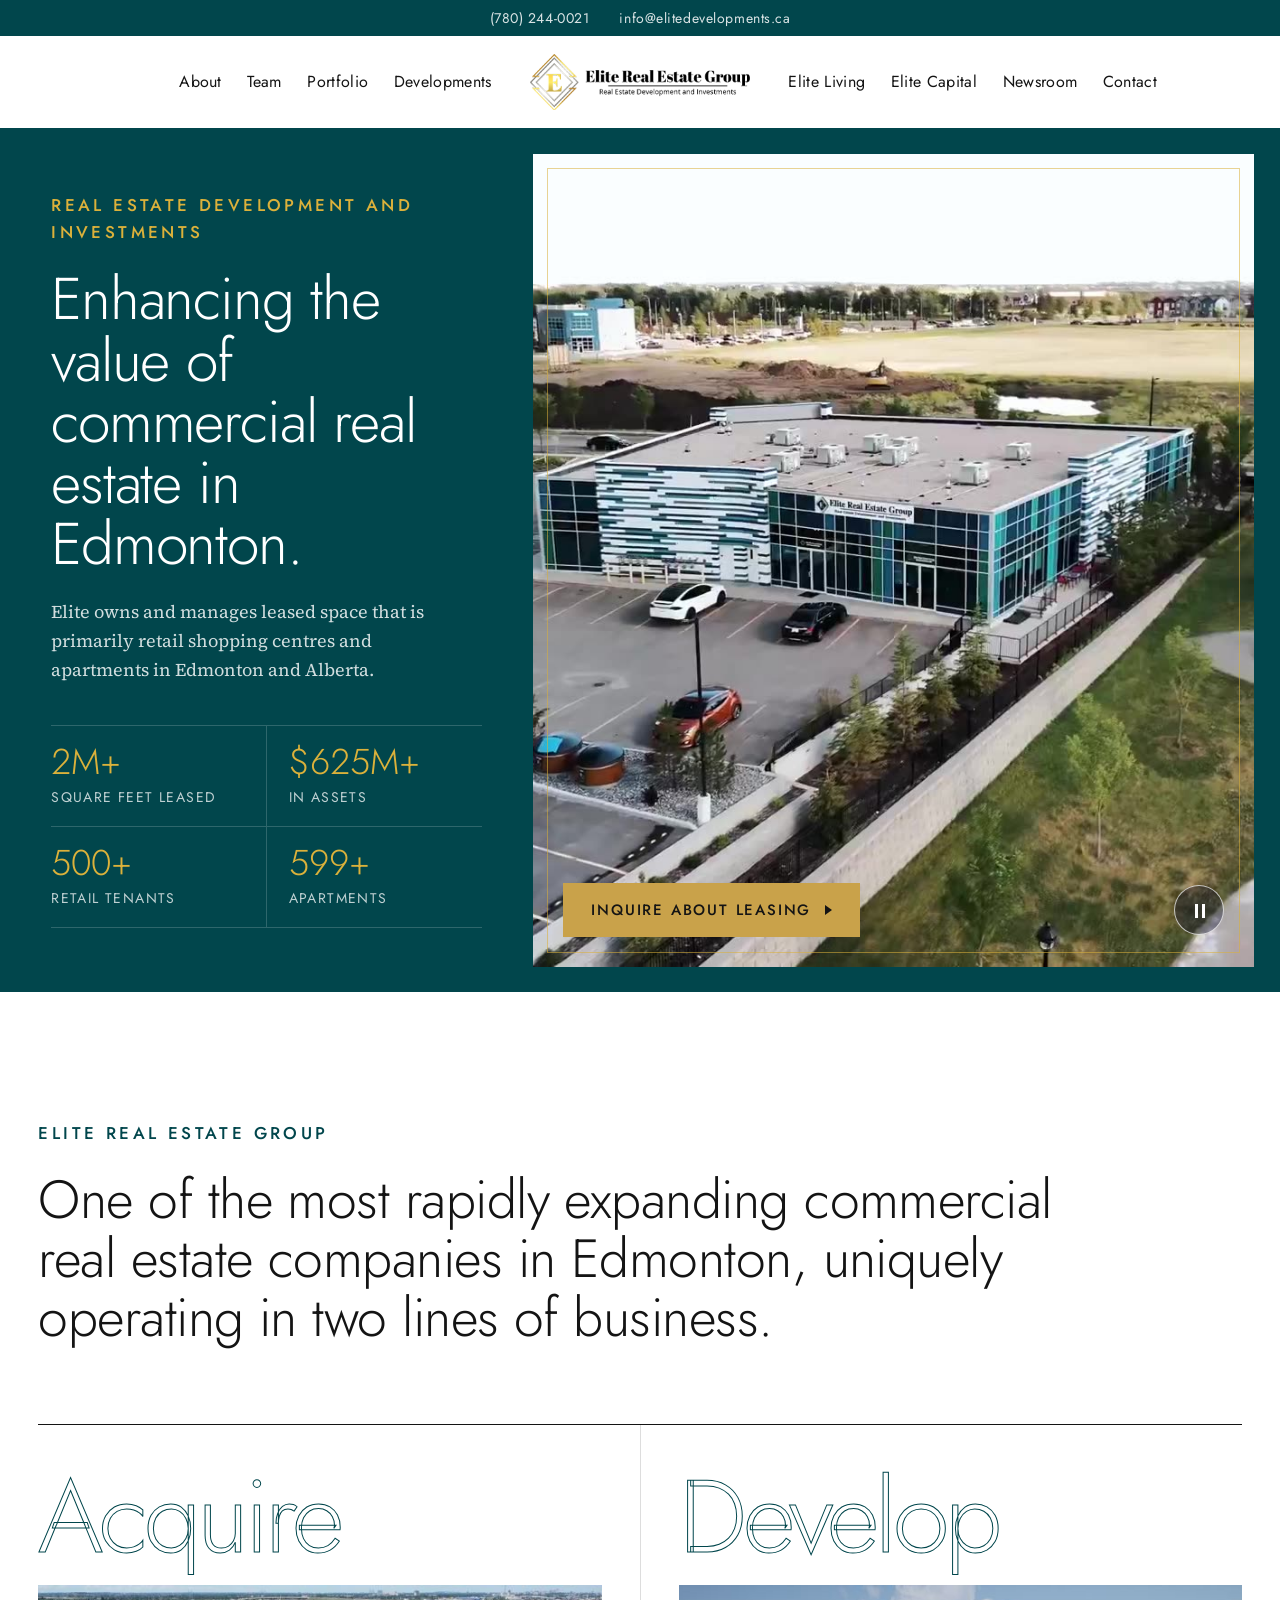
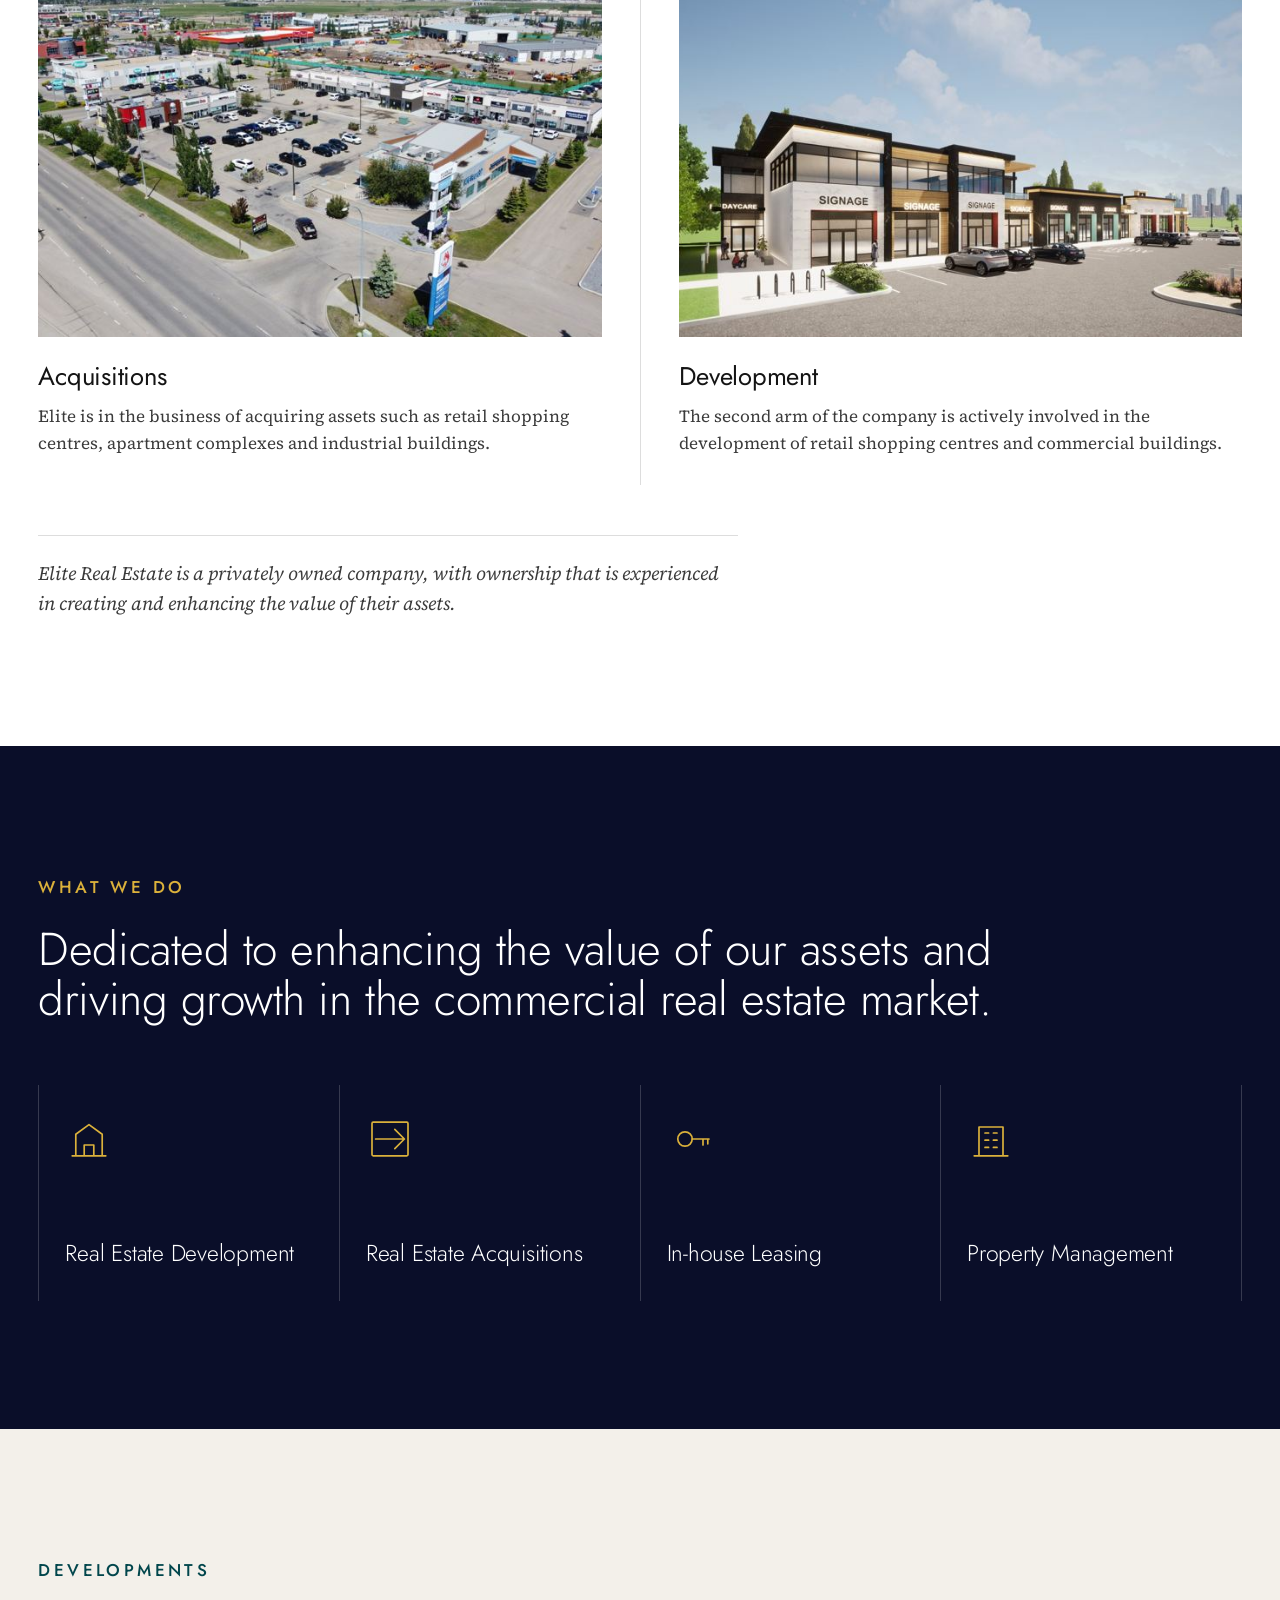
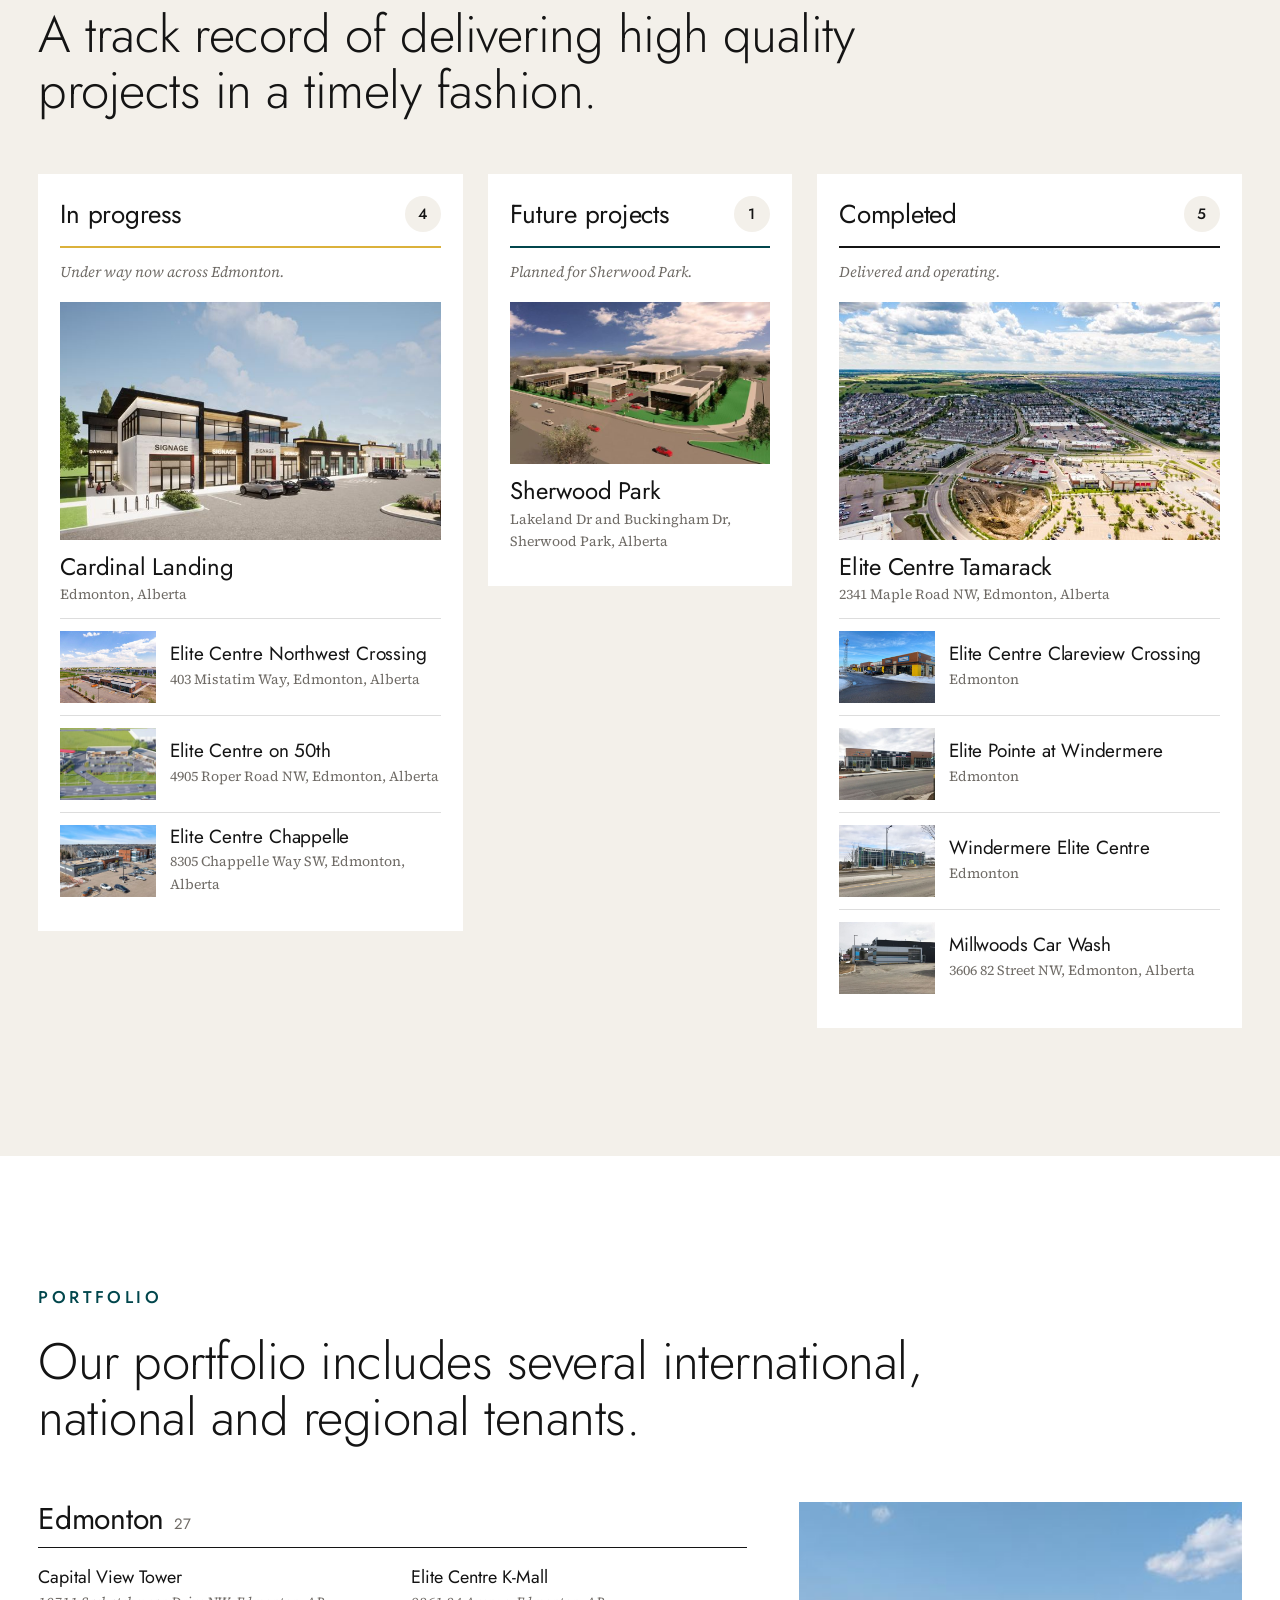
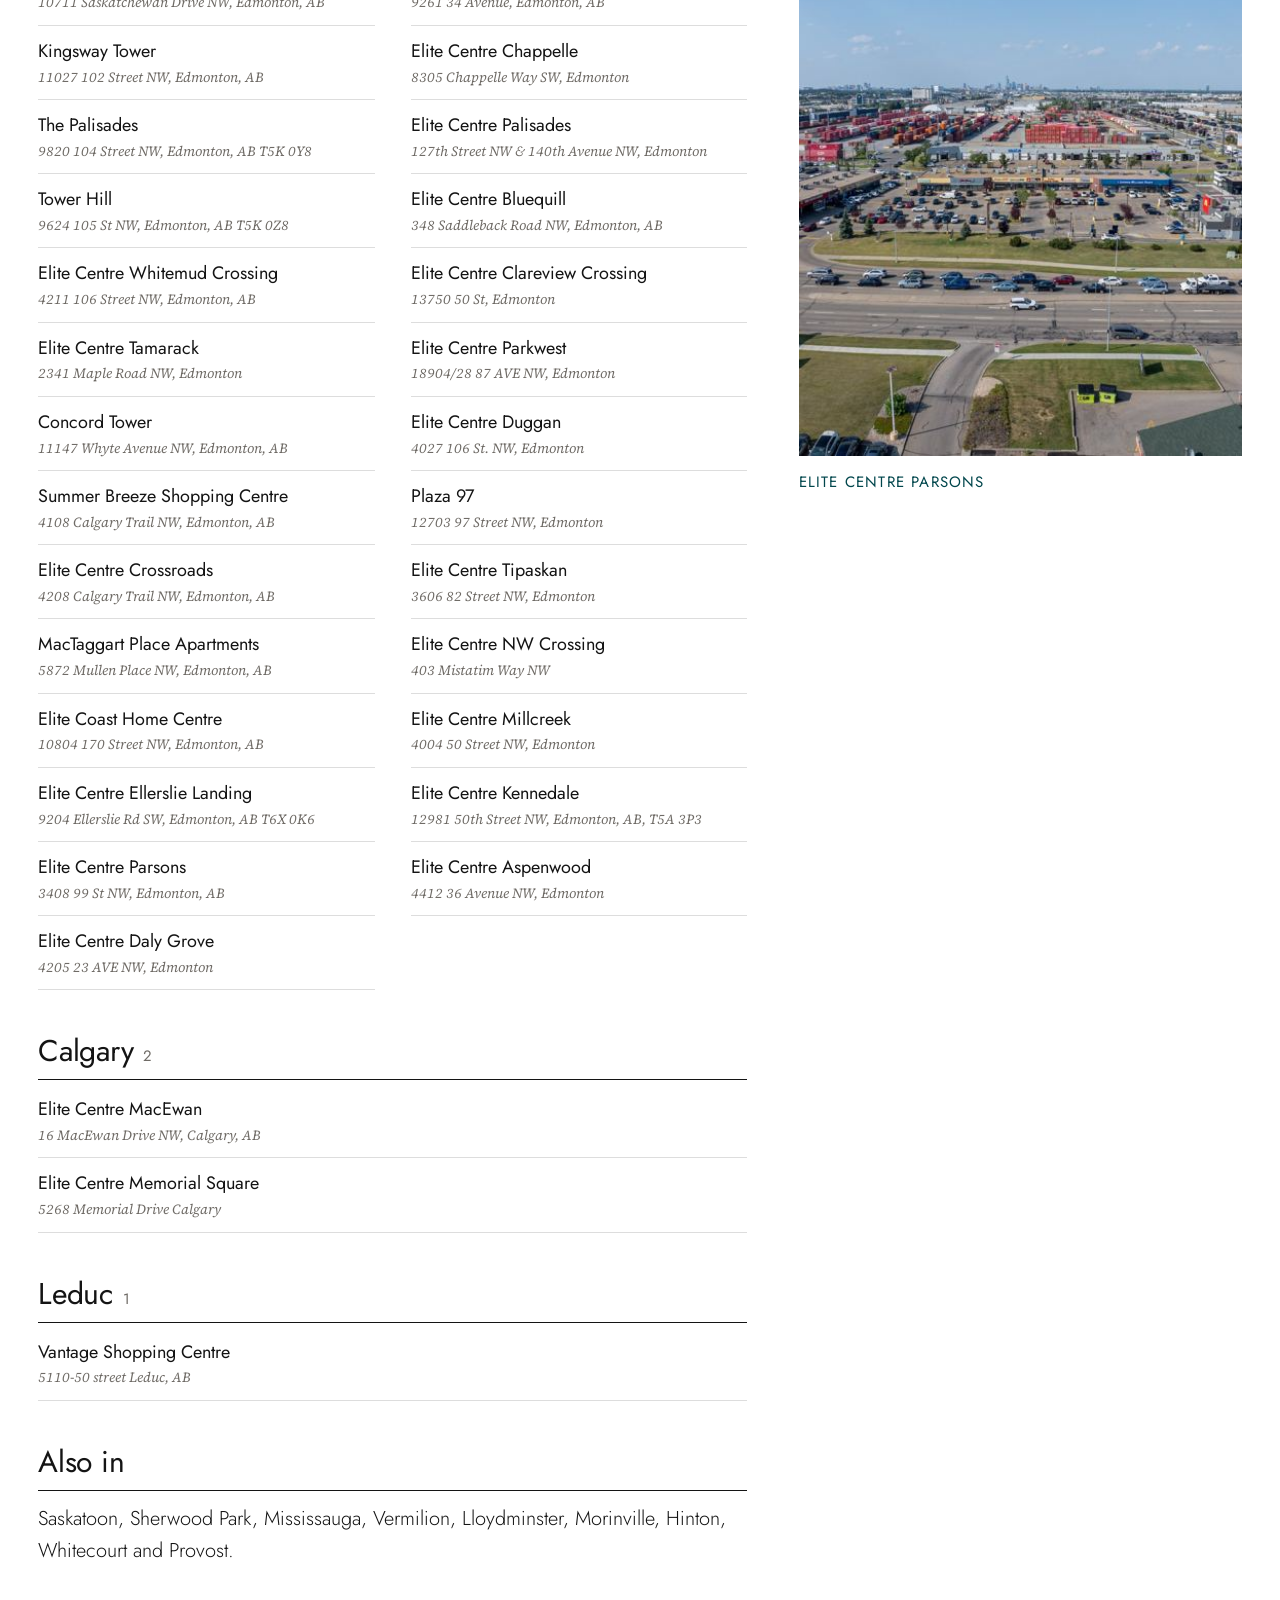
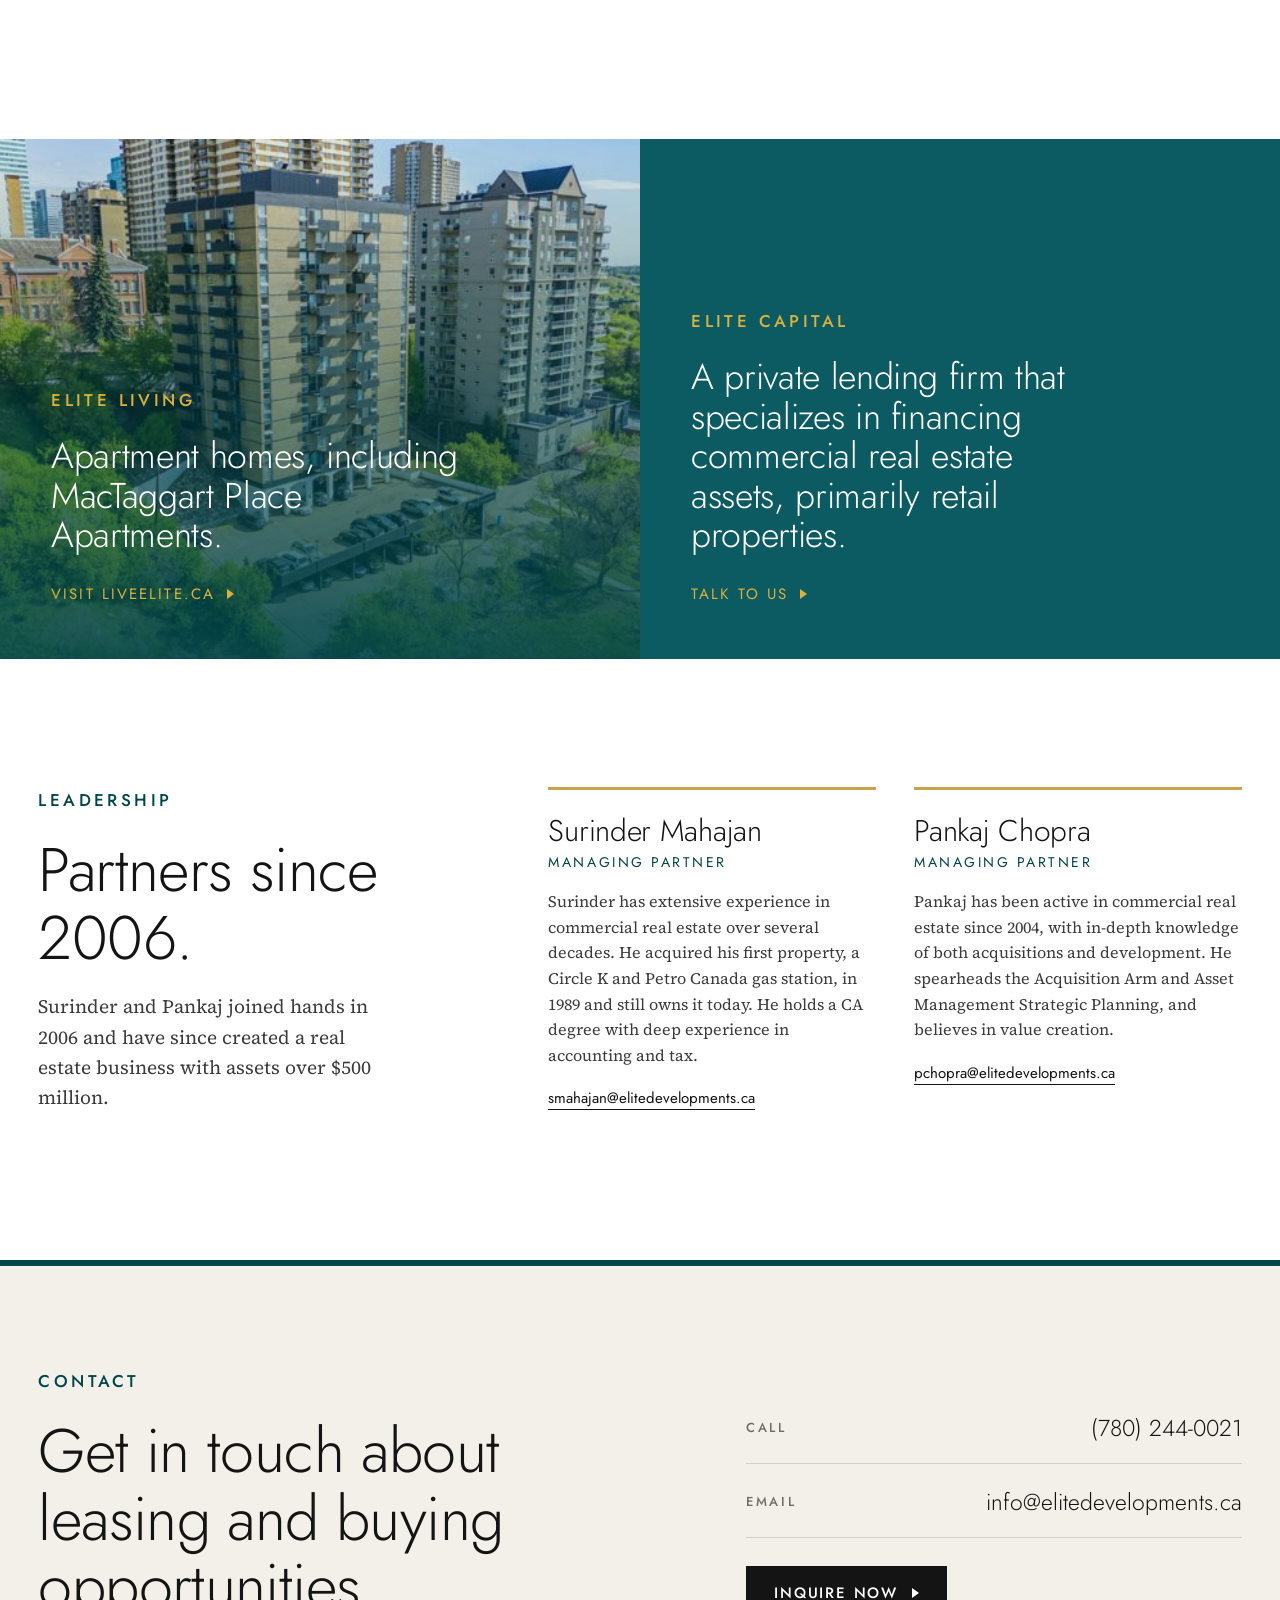
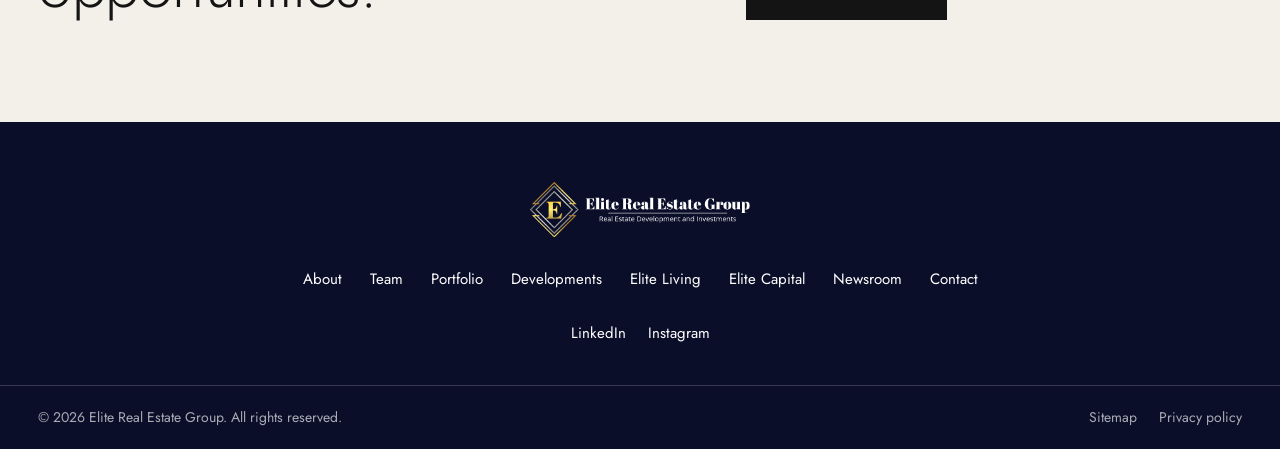
==== commit 1edf2292: "Elite homepage: new layout (split hero with framed film and stats ledger, two-business spread, servi" ====
--- a/index.html
+++ b/index.html
@@ -20,23 +20,19 @@
 <body>
   <a class="skip" href="#main">Skip to content</a>
 
+  <!-- Header: split menu with centred logo -->
   <header class="hdr">
-    <div class="hdr-in">
-      <a class="brand" href="#top" aria-label="Elite Real Estate Group home"><img src="assets/images/logo-footer.png" alt="Elite Real Estate Group, Real Estate Development and Investments" width="230" height="58"></a>
-      <nav class="nav" aria-label="Main">
-        <ul>
-          <li><a href="#about">About</a></li>
-          <li><a href="#leadership">Team</a></li>
-          <li><a href="#portfolio">Portfolio</a></li>
-          <li><a href="#developments">Developments</a></li>
-          <li><a href="https://liveelite.ca" target="_blank" rel="noopener">Elite Living</a></li>
-          <li><a href="#capital">Elite Capital</a></li>
-          <li><a href="#" data-nolink>Newsroom</a></li>
-          <li><a href="#contact">Contact</a></li>
-        </ul>
-      </nav>
-      <a class="hdr-phone" href="tel:+17802440021">(780) 244-0021</a>
-      <button class="burger" aria-expanded="false" aria-controls="menu" aria-label="Open menu"><span></span><span></span><span></span></button>
+    <div class="hdr-top">
+      <div class="wrap hdr-top-in">
+        <a href="tel:+17802440021">(780) 244-0021</a>
+        <a href="mailto:info@elitedevelopments.ca">info@elitedevelopments.ca</a>
+      </div>
+    </div>
+    <div class="wrap hdr-in">
+      <nav class="nav nav-l" aria-label="Main"><ul><li><a href="#about">About</a></li><li><a href="#leadership">Team</a></li><li><a href="#portfolio">Portfolio</a></li><li><a href="#developments">Developments</a></li></ul></nav>
+      <a class="brand" href="#top" aria-label="Elite Real Estate Group home"><img src="assets/images/logo-footer.png" alt="Elite Real Estate Group, Real Estate Development and Investments" width="220" height="56"></a>
+      <nav class="nav nav-r" aria-label="More"><ul><li><a href="https://liveelite.ca" target="_blank" rel="noopener">Elite Living</a></li><li><a href="#group">Elite Capital</a></li><li><a href="#" data-nolink>Newsroom</a></li><li><a href="#contact">Contact</a></li></ul></nav>
+      <button class="burger" aria-expanded="false" aria-controls="menu" aria-label="Open menu"><span></span><span></span></button>
     </div>
     <div class="menu" id="menu" hidden>
       <ul>
@@ -45,7 +41,7 @@
         <li><a href="#portfolio">Portfolio</a></li>
         <li><a href="#developments">Developments</a></li>
         <li><a href="https://liveelite.ca" target="_blank" rel="noopener">Elite Living</a></li>
-        <li><a href="#capital">Elite Capital</a></li>
+        <li><a href="#group">Elite Capital</a></li>
         <li><a href="#" data-nolink>Newsroom</a></li>
         <li><a href="#contact">Contact</a></li>
       </ul>
@@ -55,437 +51,244 @@
 
   <main id="main">
 
-    <!-- HERO: full-bleed drone film -->
+    <!-- HERO: split panel + framed film -->
     <section class="hero" id="top" aria-labelledby="hero-title">
-      <video class="hero-video" autoplay muted loop playsinline preload="metadata" poster="assets/images/hero-poster.jpg" aria-hidden="true">
-        <source src="assets/images/hero.mp4" type="video/mp4">
-      </video>
-      <div class="hero-shade" aria-hidden="true"></div>
-      <div class="wrap hero-in">
-        <p class="hero-k rise" style="--d:.2s">Real Estate Development and Investments</p>
-        <h1 id="hero-title" class="hero-title"><span class="rise" style="--d:.35s">Enhancing the value</span> <span class="rise" style="--d:.5s">of commercial real estate</span> <span class="rise" style="--d:.65s">in Edmonton.</span></h1>
-        <div class="hero-foot rise" style="--d:.9s">
-          <a class="btn btn-light" href="#contact">Inquire now <span class="tri" aria-hidden="true"></span></a>
-          <button class="vid-toggle" type="button" aria-pressed="false" aria-label="Pause background video"><span class="vt-icon" aria-hidden="true"></span><span class="vt-label">Pause film</span></button>
-        </div>
-      </div>
-      <a class="hero-scroll" href="#about" aria-label="Scroll to content"><span></span></a>
-    </section>
-
-    <!-- INTRO -->
-    <section class="intro sec" id="about" aria-labelledby="intro-title">
+      <div class="hero-panel">
+        <p class="kicker kicker-light rise" style="--d:.1s">Real Estate Development and Investments</p>
+        <h1 id="hero-title" class="rise" style="--d:.25s">Enhancing the value of commercial real estate in Edmonton.</h1>
+        <p class="hero-lede rise" style="--d:.45s">Elite owns and manages leased space that is primarily retail shopping centres and apartments in Edmonton and Alberta.</p>
+        <dl class="ledger rise" style="--d:.65s">
+          <div><dt><span data-count="2">2</span>M+</dt><dd>Square feet leased</dd></div>
+          <div><dt>$<span data-count="625">625</span>M+</dt><dd>In assets</dd></div>
+          <div><dt><span data-count="500">500</span>+</dt><dd>Retail tenants</dd></div>
+          <div><dt><span data-count="600">600</span>+</dt><dd>Apartments</dd></div>
+        </dl>
+      </div>
+      <div class="hero-film">
+        <video class="hero-video" autoplay muted loop playsinline preload="metadata" poster="assets/images/hero-poster.jpg" aria-hidden="true">
+          <source src="assets/images/hero.mp4" type="video/mp4">
+        </video>
+        <div class="film-bar">
+          <a class="btn btn-gold" href="#contact">Inquire about leasing <span class="tri" aria-hidden="true"></span></a>
+          <button class="vid-toggle" type="button" aria-pressed="false" aria-label="Pause background video"><span class="vt-icon" aria-hidden="true"></span></button>
+        </div>
+      </div>
+    </section>
+
+    <!-- TWO LINES OF BUSINESS -->
+    <section class="lines" id="about" aria-labelledby="lines-title">
       <div class="wrap">
-        <p class="label reveal">Elite Real Estate Group</p>
-        <h2 id="intro-title" class="intro-text reveal">One of the most rapidly expanding commercial real estate companies in Edmonton, uniquely operating in two lines of business.</h2>
-        <div class="intro-cols">
-          <div class="reveal"><h3>Acquisitions</h3><p>Elite acquires assets such as retail shopping centres, apartment complexes and industrial buildings.</p></div>
-          <div class="reveal"><h3>Development</h3><p>The second arm of the company is actively involved in the development of retail shopping centres and commercial buildings.</p></div>
-          <div class="reveal"><h3>Ownership</h3><p>A privately owned company, with ownership experienced in creating and enhancing the value of their assets.</p></div>
-        </div>
-      </div>
-    </section>
-
-    <!-- FEATURED -->
-    <section class="featured" aria-labelledby="feat-title">
+        <div class="lines-head reveal">
+          <p class="kicker">Elite Real Estate Group</p>
+          <h2 id="lines-title">One of the most rapidly expanding commercial real estate companies in Edmonton, uniquely operating in two lines of business.</h2>
+        </div>
+        <div class="lines-grid">
+          <article class="line reveal">
+            <span class="line-word" aria-hidden="true">Acquire</span>
+            <figure><img src="assets/images/port/elite-centre-ellerslie-landing-sm.jpg" alt="Aerial view of Elite Centre Ellerslie Landing, Edmonton" loading="lazy"></figure>
+            <h3>Acquisitions</h3>
+            <p>Elite is in the business of acquiring assets such as retail shopping centres, apartment complexes and industrial buildings.</p>
+          </article>
+          <article class="line reveal">
+            <span class="line-word" aria-hidden="true">Develop</span>
+            <figure><img src="assets/images/dev/cardinal-landing-sm.jpg" alt="Rendering of Cardinal Landing" loading="lazy"></figure>
+            <h3>Development</h3>
+            <p>The second arm of the company is actively involved in the development of retail shopping centres and commercial buildings.</p>
+          </article>
+        </div>
+        <p class="lines-foot reveal">Elite Real Estate is a privately owned company, with ownership that is experienced in creating and enhancing the value of their assets.</p>
+      </div>
+    </section>
+
+    <!-- SERVICES: four columns -->
+    <section class="svc" aria-labelledby="svc-title">
       <div class="wrap">
-        <p class="label reveal">Featured development</p>
-        <div class="feat-grid">
-          <div class="feat-copy reveal">
-            <span class="st st-progress">In progress</span>
-            <h2 id="feat-title">Elite Centre Chappelle</h2>
-            <p class="feat-addr">8305 Chappelle Way SW, Edmonton, Alberta</p>
-            <p>Elite Real Estate Group has a track record of delivering high quality projects in a timely fashion. Chappelle joins Elite Centre Northwest Crossing, Elite Centre on 50th and Cardinal Landing among the developments now under way.</p>
-            <a class="more" href="#developments">All developments</a>
-          </div>
-          <div class="feat-mosaic reveal">
-            <figure class="fm-a"><img src="assets/images/dev/elite-centre-chappelle.jpg" alt="Elite Centre Chappelle, 8305 Chappelle Way SW, Edmonton" loading="lazy"></figure>
-            <figure class="fm-b"><img src="assets/images/dev/cardinal-landing-sm.jpg" alt="Rendering of Cardinal Landing" loading="lazy"><figcaption>Cardinal Landing</figcaption></figure>
-            <figure class="fm-c"><img src="assets/images/dev/elite-centre-northwest-crossing-sm.jpg" alt="Elite Centre Northwest Crossing, 403 Mistatim Way, Edmonton" loading="lazy"><figcaption>Elite Centre Northwest Crossing</figcaption></figure>
-            <figure class="fm-d"><img src="assets/images/dev/elite-centre-on-50th-sm.jpg" alt="Aerial rendering of Elite Centre on 50th, 4905 Roper Road NW, Edmonton" loading="lazy"><figcaption>Elite Centre on 50th</figcaption></figure>
-          </div>
-        </div>
-      </div>
-    </section>
-
-    <!-- TWO-UP / THREE-UP: the group -->
-    <section class="group sec" aria-labelledby="group-title">
+        <div class="svc-head reveal">
+          <p class="kicker kicker-light">What we do</p>
+          <h2 id="svc-title">Dedicated to enhancing the value of our assets and driving growth in the commercial real estate market.</h2>
+        </div>
+        <ul class="svc-cols">
+          <li class="reveal"><svg viewBox="0 0 40 40" aria-hidden="true"><path d="M6 34h28M9 34V16l11-8 11 8v18M16 34v-9h8v9"/></svg><h3>Real Estate Development</h3></li>
+          <li class="reveal"><svg viewBox="0 0 40 40" aria-hidden="true"><path d="M8 20h24M24 12l8 8-8 8"/><rect x="5" y="6" width="30" height="28" rx="1"/></svg><h3>Real Estate Acquisitions</h3></li>
+          <li class="reveal"><svg viewBox="0 0 40 40" aria-hidden="true"><circle cx="15" cy="20" r="6"/><path d="M21 20h14M30 20v5M34 20v4"/></svg><h3>In-house Leasing</h3></li>
+          <li class="reveal"><svg viewBox="0 0 40 40" aria-hidden="true"><path d="M6 34h28M10 34V10h20v24M15 15h3M22 15h3M15 21h3M22 21h3M15 27h3M22 27h3"/></svg><h3>Property Management</h3></li>
+        </ul>
+      </div>
+    </section>
+
+    <!-- DEVELOPMENTS: status board -->
+    <section class="board-sec" id="developments" aria-labelledby="board-title">
       <div class="wrap">
-        <h2 id="group-title" class="visually-hidden">The Elite group</h2>
-        <div class="tiles">
-          <a class="tile reveal" href="#portfolio">
-            <figure><img src="assets/images/port/elite-centre-parsons-sm.jpg" alt="Aerial view of Elite Centre Parsons, Edmonton" loading="lazy"></figure>
-            <div class="tile-head"><h3>Portfolio</h3><span class="tri tri-dark" aria-hidden="true"></span></div>
-            <p>Our portfolio includes several international, national and regional tenants.</p>
-          </a>
-          <a class="tile reveal" href="https://liveelite.ca" target="_blank" rel="noopener">
-            <figure><img src="assets/images/port/mactaggart-place-apartments-sm.jpg" alt="MacTaggart Place Apartments, an Elite Living community in Edmonton" loading="lazy"></figure>
-            <div class="tile-head"><h3>Elite Living</h3><span class="tri tri-dark" aria-hidden="true"></span></div>
-            <p>Apartment homes across our residential portfolio, including MacTaggart Place Apartments.</p>
-          </a>
-          <a class="tile reveal" id="capital" href="#contact">
-            <figure><img src="assets/images/port/elite-centre-daly-grove-sm.jpg" alt="Aerial view of Elite Centre Daly Grove, Edmonton" loading="lazy"></figure>
-            <div class="tile-head"><h3>Elite Capital</h3><span class="tri tri-dark" aria-hidden="true"></span></div>
-            <p>A private lending firm that specializes in financing commercial real estate assets, primarily retail properties.</p>
-          </a>
-        </div>
-      </div>
-    </section>
-
-    <!-- FAST FACTS -->
-    <section class="facts" aria-labelledby="facts-title">
+        <div class="board-head reveal">
+          <p class="kicker">Developments</p>
+          <h2 id="board-title">A track record of delivering high quality projects in a timely fashion.</h2>
+        </div>
+        <div class="board">
+          <div class="bcol bcol-progress reveal">
+            <div class="bcol-head"><h3>In progress</h3><span class="bcount">4</span></div>
+            <p class="bcol-note">Under way now across Edmonton.</p>
+            <ul>
+              <li class="bcard bcard-lead">
+                <figure><img src="assets/images/dev/cardinal-landing-sm.jpg" alt="Cardinal Landing" loading="lazy" width="720" height="480"></figure>
+                <div><h4>Cardinal Landing</h4><p>Edmonton, Alberta</p></div>
+              </li>
+              <li class="bcard">
+                <figure><img src="assets/images/dev/elite-centre-northwest-crossing-sm.jpg" alt="Elite Centre Northwest Crossing" loading="lazy" width="720" height="480"></figure>
+                <div><h4>Elite Centre Northwest Crossing</h4><p>403 Mistatim Way, Edmonton, Alberta</p></div>
+              </li>
+              <li class="bcard">
+                <figure><img src="assets/images/dev/elite-centre-on-50th-sm.jpg" alt="Elite Centre on 50th" loading="lazy" width="720" height="480"></figure>
+                <div><h4>Elite Centre on 50th</h4><p>4905 Roper Road NW, Edmonton, Alberta</p></div>
+              </li>
+              <li class="bcard">
+                <figure><img src="assets/images/dev/elite-centre-chappelle-sm.jpg" alt="Elite Centre Chappelle" loading="lazy" width="720" height="480"></figure>
+                <div><h4>Elite Centre Chappelle</h4><p>8305 Chappelle Way SW, Edmonton, Alberta</p></div>
+              </li>
+            </ul>
+          </div>
+          <div class="bcol bcol-future reveal">
+            <div class="bcol-head"><h3>Future projects</h3><span class="bcount">1</span></div>
+            <p class="bcol-note">Planned for Sherwood Park.</p>
+            <ul>
+              <li class="bcard bcard-lead">
+                <figure><img src="assets/images/dev/sherwood-park-sm.jpg" alt="Sherwood Park" loading="lazy" width="720" height="480"></figure>
+                <div><h4>Sherwood Park</h4><p>Lakeland Dr and Buckingham Dr, Sherwood Park, Alberta</p></div>
+              </li>
+            </ul>
+          </div>
+          <div class="bcol bcol-completed reveal">
+            <div class="bcol-head"><h3>Completed</h3><span class="bcount">5</span></div>
+            <p class="bcol-note">Delivered and operating.</p>
+            <ul>
+              <li class="bcard bcard-lead">
+                <figure><img src="assets/images/dev/elite-centre-tamarack-sm.jpg" alt="Elite Centre Tamarack" loading="lazy" width="720" height="480"></figure>
+                <div><h4>Elite Centre Tamarack</h4><p>2341 Maple Road NW, Edmonton, Alberta</p></div>
+              </li>
+              <li class="bcard">
+                <figure><img src="assets/images/dev/elite-centre-clareview-crossing-sm.jpg" alt="Elite Centre Clareview Crossing" loading="lazy" width="720" height="480"></figure>
+                <div><h4>Elite Centre Clareview Crossing</h4><p>Edmonton</p></div>
+              </li>
+              <li class="bcard">
+                <figure><img src="assets/images/dev/elite-pointe-at-windermere-sm.jpg" alt="Elite Pointe at Windermere" loading="lazy" width="720" height="480"></figure>
+                <div><h4>Elite Pointe at Windermere</h4><p>Edmonton</p></div>
+              </li>
+              <li class="bcard">
+                <figure><img src="assets/images/dev/windermere-elite-centre-sm.jpg" alt="Windermere Elite Centre" loading="lazy" width="720" height="480"></figure>
+                <div><h4>Windermere Elite Centre</h4><p>Edmonton</p></div>
+              </li>
+              <li class="bcard">
+                <figure><img src="assets/images/dev/millwoods-car-wash-sm.jpg" alt="Millwoods Car Wash" loading="lazy" width="720" height="480"></figure>
+                <div><h4>Millwoods Car Wash</h4><p>3606 82 Street NW, Edmonton, Alberta</p></div>
+              </li>
+            </ul>
+          </div>
+        </div>
+      </div>
+    </section>
+
+    <!-- PORTFOLIO: directory with live preview -->
+    <section class="dir-sec" id="portfolio" aria-labelledby="dir-title">
       <div class="wrap">
-        <p class="label">Fast facts</p>
-        <h2 id="facts-title" class="facts-lede reveal">Elite owns and manages leased space that is primarily retail shopping centres and apartments in Edmonton and Alberta.</h2>
-        <ul class="fact-grid">
-          <li class="fact reveal"><p>Square feet of leased space</p><strong><span data-count="2" data-dec="0">2</span>M+</strong></li>
-          <li class="fact reveal"><p>In assets held</p><strong>$<span data-count="625">625</span>M+</strong></li>
-          <li class="fact reveal"><p>Retail tenants in the portfolio</p><strong><span data-count="500">500</span>+</strong></li>
-          <li class="fact reveal"><p>Apartments managed</p><strong><span data-count="600">600</span>+</strong></li>
-        </ul>
-      </div>
-    </section>
-
-    <!-- WHAT WE DO -->
-    <section class="services sec" aria-labelledby="svc-title">
-      <div class="wrap svc-grid">
-        <div class="svc-head reveal">
-          <p class="label">What we do</p>
-          <h2 id="svc-title">Dedicated to enhancing the value of our assets and driving growth in the commercial real estate market.</h2>
-        </div>
-        <ul class="svc-list">
-          <li class="reveal"><span>Real Estate Development</span><img src="assets/images/dev/elite-centre-chappelle-sm.jpg" alt="" loading="lazy"></li>
-          <li class="reveal"><span>Real Estate Acquisitions</span><img src="assets/images/port/capital-view-tower-sm.jpg" alt="" loading="lazy"></li>
-          <li class="reveal"><span>In-house Leasing</span><img src="assets/images/port/elite-centre-k-mall-sm.jpg" alt="" loading="lazy"></li>
-          <li class="reveal"><span>Property Management</span><img src="assets/images/port/elite-centre-ellerslie-landing-sm.jpg" alt="" loading="lazy"></li>
-        </ul>
-      </div>
-    </section>
-
-    <!-- DEVELOPMENTS -->
-    <section class="devs sec" id="developments" aria-labelledby="devs-title">
-      <div class="wrap">
-        <p class="label reveal">Developments</p>
-        <div class="devs-head reveal">
-          <h2 id="devs-title">Delivering high quality projects in a timely fashion.</h2>
-          <div class="filter" role="group" aria-label="Sort developments">
-            <button class="is-on" data-f="all" aria-pressed="true">All</button>
-            <button data-f="progress" aria-pressed="false">In progress</button>
-            <button data-f="future" aria-pressed="false">Future projects</button>
-            <button data-f="completed" aria-pressed="false">Completed</button>
-          </div>
-        </div>
-        <div class="dgrid">
-          <article class="dcard" data-status="progress">
-            <figure><img src="assets/images/dev/cardinal-landing-sm.jpg" alt="Cardinal Landing" loading="lazy" width="720" height="480"></figure>
-            <div class="dcard-meta"><span class="st st-progress">In progress</span><h3>Cardinal Landing</h3><p>Edmonton, Alberta</p></div>
+        <div class="dir-head reveal">
+          <p class="kicker">Portfolio</p>
+          <h2 id="dir-title">Our portfolio includes several international, national and regional tenants.</h2>
+        </div>
+        <div class="dir">
+          <div class="dir-lists">
+          <div class="dgroup dgroup-edmonton">
+            <h3>Edmonton <sup>27</sup></h3>
+            <ul><li data-img="assets/images/port/capital-view-tower-sm.jpg"><span class="dn">Capital View Tower</span><span class="da">10711 Saskatchewan Drive NW, Edmonton, AB</span></li><li data-img="assets/images/port/kingsway-tower-sm.jpg"><span class="dn">Kingsway Tower</span><span class="da">11027 102 Street NW, Edmonton, AB</span></li><li data-img="assets/images/port/the-palisades-sm.jpg"><span class="dn">The Palisades</span><span class="da">9820 104 Street NW, Edmonton, AB T5K 0Y8</span></li><li data-img="assets/images/port/tower-hill-sm.jpg"><span class="dn">Tower Hill</span><span class="da">9624 105 St NW, Edmonton, AB T5K 0Z8</span></li><li data-img="assets/images/port/elite-centre-whitemud-crossing-sm.jpg"><span class="dn">Elite Centre Whitemud Crossing</span><span class="da">4211 106 Street NW, Edmonton, AB</span></li><li data-img="assets/images/port/elite-centre-tamarack-sm.jpg"><span class="dn">Elite Centre Tamarack</span><span class="da">2341 Maple Road NW, Edmonton</span></li><li data-img="assets/images/port/concord-tower-sm.jpg"><span class="dn">Concord Tower</span><span class="da">11147 Whyte Avenue NW, Edmonton, AB</span></li><li data-img="assets/images/port/summer-breeze-shopping-centre-sm.jpg"><span class="dn">Summer Breeze Shopping Centre</span><span class="da">4108 Calgary Trail NW, Edmonton, AB</span></li><li data-img="assets/images/port/elite-centre-crossroads-sm.jpg"><span class="dn">Elite Centre Crossroads</span><span class="da">4208 Calgary Trail NW, Edmonton, AB</span></li><li data-img="assets/images/port/mactaggart-place-apartments-sm.jpg"><span class="dn">MacTaggart Place Apartments</span><span class="da">5872 Mullen Place NW, Edmonton, AB</span></li><li data-img="assets/images/port/elite-coast-home-centre-sm.jpg"><span class="dn">Elite Coast Home Centre</span><span class="da">10804 170 Street NW, Edmonton, AB</span></li><li data-img="assets/images/port/elite-centre-ellerslie-landing-sm.jpg"><span class="dn">Elite Centre Ellerslie Landing</span><span class="da">9204 Ellerslie Rd SW, Edmonton, AB T6X 0K6</span></li><li data-img="assets/images/port/elite-centre-parsons-sm.jpg"><span class="dn">Elite Centre Parsons</span><span class="da">3408 99 St NW, Edmonton, AB</span></li><li data-img="assets/images/port/elite-centre-daly-grove-sm.jpg"><span class="dn">Elite Centre Daly Grove</span><span class="da">4205 23 AVE NW, Edmonton</span></li><li data-img="assets/images/port/elite-centre-k-mall-sm.jpg"><span class="dn">Elite Centre K-Mall</span><span class="da">9261 34 Avenue, Edmonton, AB</span></li><li data-img="assets/images/port/elite-centre-chappelle-sm.jpg"><span class="dn">Elite Centre Chappelle</span><span class="da">8305 Chappelle Way SW, Edmonton</span></li><li data-img="assets/images/port/elite-centre-palisades-sm.jpg"><span class="dn">Elite Centre Palisades</span><span class="da">127th Street NW & 140th Avenue NW, Edmonton</span></li><li data-img="assets/images/port/elite-centre-bluequill-sm.jpg"><span class="dn">Elite Centre Bluequill</span><span class="da">348 Saddleback Road NW, Edmonton, AB</span></li><li data-img="assets/images/port/elite-centre-clareview-crossing-sm.jpg"><span class="dn">Elite Centre Clareview Crossing</span><span class="da">13750 50 St, Edmonton</span></li><li data-img="assets/images/port/elite-centre-parkwest-sm.jpg"><span class="dn">Elite Centre Parkwest</span><span class="da">18904/28 87 AVE NW, Edmonton</span></li><li data-img="assets/images/port/elite-centre-duggan-sm.jpg"><span class="dn">Elite Centre Duggan</span><span class="da">4027 106 St. NW, Edmonton</span></li><li data-img="assets/images/port/plaza-97-sm.jpg"><span class="dn">Plaza 97</span><span class="da">12703 97 Street NW, Edmonton</span></li><li data-img="assets/images/port/elite-centre-tipaskan-sm.jpg"><span class="dn">Elite Centre Tipaskan</span><span class="da">3606 82 Street NW, Edmonton</span></li><li data-img="assets/images/port/elite-centre-nw-crossing-sm.jpg"><span class="dn">Elite Centre NW Crossing</span><span class="da">403 Mistatim Way NW</span></li><li data-img="assets/images/port/elite-centre-millcreek-sm.jpg"><span class="dn">Elite Centre Millcreek</span><span class="da">4004 50 Street NW, Edmonton</span></li><li data-img="assets/images/port/elite-centre-kennedale-sm.jpg"><span class="dn">Elite Centre Kennedale</span><span class="da">12981 50th Street NW, Edmonton, AB, T5A 3P3</span></li><li data-img="assets/images/port/elite-centre-aspenwood-sm.jpg"><span class="dn">Elite Centre Aspenwood</span><span class="da">4412 36 Avenue NW, Edmonton</span></li></ul>
+          </div>
+          <div class="dgroup dgroup-calgary">
+            <h3>Calgary <sup>2</sup></h3>
+            <ul><li data-img="assets/images/port/elite-centre-macewan-sm.jpg"><span class="dn">Elite Centre MacEwan</span><span class="da">16 MacEwan Drive NW, Calgary, AB</span></li><li data-img="assets/images/port/elite-centre-memorial-square-sm.jpg"><span class="dn">Elite Centre Memorial Square</span><span class="da">5268 Memorial Drive Calgary</span></li></ul>
+          </div>
+          <div class="dgroup dgroup-leduc">
+            <h3>Leduc <sup>1</sup></h3>
+            <ul><li data-img="assets/images/port/vantage-shopping-centre-sm.jpg"><span class="dn">Vantage Shopping Centre</span><span class="da">5110-50 street Leduc, AB</span></li></ul>
+          </div>
+            <div class="dgroup dgroup-more">
+              <h3>Also in</h3>
+              <p>Saskatoon, Sherwood Park, Mississauga, Vermilion, Lloydminster, Morinville, Hinton, Whitecourt and Provost.</p>
+            </div>
+          </div>
+          <aside class="dir-view" aria-hidden="true">
+            <figure><img data-dir-img src="assets/images/port/elite-centre-parsons-sm.jpg" alt=""></figure>
+            <p class="dir-cap" data-dir-cap>Elite Centre Parsons</p>
+          </aside>
+        </div>
+      </div>
+    </section>
+
+    <!-- THE GROUP: Elite Living and Elite Capital -->
+    <section class="group" id="group" aria-label="Elite Living and Elite Capital">
+      <a class="gblock gblock-living reveal" href="https://liveelite.ca" target="_blank" rel="noopener">
+        <img src="assets/images/port/the-palisades-sm.jpg" alt="" loading="lazy">
+        <div class="gtext"><p class="kicker kicker-light">Elite Living</p><h2>Apartment homes, including MacTaggart Place Apartments.</h2><span class="glink">Visit liveelite.ca <span class="tri" aria-hidden="true"></span></span></div>
+      </a>
+      <div class="gblock gblock-capital reveal">
+        <div class="gtext"><p class="kicker kicker-light">Elite Capital</p><h2>A private lending firm that specializes in financing commercial real estate assets, primarily retail properties.</h2><a class="glink" href="#contact">Talk to us <span class="tri" aria-hidden="true"></span></a></div>
+      </div>
+    </section>
+
+    <!-- LEADERSHIP -->
+    <section class="lead" id="leadership" aria-labelledby="lead-title">
+      <div class="wrap lead-grid">
+        <div class="lead-head reveal">
+          <p class="kicker">Leadership</p>
+          <h2 id="lead-title">Partners since 2006.</h2>
+          <p>Surinder and Pankaj joined hands in 2006 and have since created a real estate business with assets over $500 million.</p>
+        </div>
+        <div class="lead-people">
+          <article class="person reveal">
+            <h3>Surinder Mahajan</h3>
+            <p class="role">Managing Partner</p>
+            <p>Surinder has extensive experience in commercial real estate over several decades. He acquired his first property, a Circle K and Petro Canada gas station, in 1989 and still owns it today. He holds a CA degree with deep experience in accounting and tax.</p>
+            <a class="mail" href="mailto:smahajan@elitedevelopments.ca">smahajan@elitedevelopments.ca</a>
           </article>
-          <article class="dcard" data-status="completed">
-            <figure><img src="assets/images/dev/elite-centre-tamarack-sm.jpg" alt="Elite Centre Tamarack" loading="lazy" width="720" height="480"></figure>
-            <div class="dcard-meta"><span class="st st-completed">Completed</span><h3>Elite Centre Tamarack</h3><p>2341 Maple Road NW, Edmonton, Alberta</p></div>
+          <article class="person reveal">
+            <h3>Pankaj Chopra</h3>
+            <p class="role">Managing Partner</p>
+            <p>Pankaj has been active in commercial real estate since 2004, with in-depth knowledge of both acquisitions and development. He spearheads the Acquisition Arm and Asset Management Strategic Planning, and believes in value creation.</p>
+            <a class="mail" href="mailto:pchopra@elitedevelopments.ca">pchopra@elitedevelopments.ca</a>
           </article>
-          <article class="dcard" data-status="progress">
-            <figure><img src="assets/images/dev/elite-centre-northwest-crossing-sm.jpg" alt="Elite Centre Northwest Crossing" loading="lazy" width="720" height="480"></figure>
-            <div class="dcard-meta"><span class="st st-progress">In progress</span><h3>Elite Centre Northwest Crossing</h3><p>403 Mistatim Way, Edmonton, Alberta</p></div>
-          </article>
-          <article class="dcard" data-status="progress">
-            <figure><img src="assets/images/dev/elite-centre-on-50th-sm.jpg" alt="Elite Centre on 50th" loading="lazy" width="720" height="480"></figure>
-            <div class="dcard-meta"><span class="st st-progress">In progress</span><h3>Elite Centre on 50th</h3><p>4905 Roper Road NW, Edmonton, Alberta</p></div>
-          </article>
-          <article class="dcard" data-status="progress">
-            <figure><img src="assets/images/dev/elite-centre-chappelle-sm.jpg" alt="Elite Centre Chappelle" loading="lazy" width="720" height="480"></figure>
-            <div class="dcard-meta"><span class="st st-progress">In progress</span><h3>Elite Centre Chappelle</h3><p>8305 Chappelle Way SW, Edmonton, Alberta</p></div>
-          </article>
-          <article class="dcard" data-status="future">
-            <figure><img src="assets/images/dev/sherwood-park-sm.jpg" alt="Sherwood Park" loading="lazy" width="720" height="480"></figure>
-            <div class="dcard-meta"><span class="st st-future">Future project</span><h3>Sherwood Park</h3><p>Lakeland Dr and Buckingham Dr, Sherwood Park, Alberta</p></div>
-          </article>
-          <article class="dcard" data-status="completed">
-            <figure><img src="assets/images/dev/elite-centre-clareview-crossing-sm.jpg" alt="Elite Centre Clareview Crossing" loading="lazy" width="720" height="480"></figure>
-            <div class="dcard-meta"><span class="st st-completed">Completed</span><h3>Elite Centre Clareview Crossing</h3><p>Edmonton</p></div>
-          </article>
-          <article class="dcard" data-status="completed">
-            <figure><img src="assets/images/dev/elite-pointe-at-windermere-sm.jpg" alt="Elite Pointe at Windermere" loading="lazy" width="720" height="480"></figure>
-            <div class="dcard-meta"><span class="st st-completed">Completed</span><h3>Elite Pointe at Windermere</h3><p>Edmonton</p></div>
-          </article>
-          <article class="dcard" data-status="completed">
-            <figure><img src="assets/images/dev/windermere-elite-centre-sm.jpg" alt="Windermere Elite Centre" loading="lazy" width="720" height="480"></figure>
-            <div class="dcard-meta"><span class="st st-completed">Completed</span><h3>Windermere Elite Centre</h3><p>Edmonton</p></div>
-          </article>
-          <article class="dcard" data-status="completed">
-            <figure><img src="assets/images/dev/millwoods-car-wash-sm.jpg" alt="Millwoods Car Wash" loading="lazy" width="720" height="480"></figure>
-            <div class="dcard-meta"><span class="st st-completed">Completed</span><h3>Millwoods Car Wash</h3><p>3606 82 Street NW, Edmonton, Alberta</p></div>
-          </article>
-        </div>
-      </div>
-    </section>
-
-    <!-- PORTFOLIO / OUR PLACES -->
-    <section class="places" id="portfolio" aria-labelledby="places-title">
-      <div class="wrap">
-        <p class="label reveal">Our portfolio</p>
-        <div class="places-head reveal">
-          <h2 id="places-title">Shopping centres, apartments and commercial buildings across Alberta and beyond.</h2>
-          <div class="places-nav">
-            <span class="counter"><b data-cur>1</b> of 30</span>
-            <button class="arrow" data-prev aria-label="Previous property"><span class="tri tri-l" aria-hidden="true"></span></button>
-            <button class="arrow" data-next aria-label="Next property"><span class="tri" aria-hidden="true"></span></button>
-          </div>
-        </div>
-      </div>
-      <ul class="track" data-track tabindex="0" aria-label="Portfolio properties, scroll sideways">
-          <li class="place">
-            <figure><img src="assets/images/port/capital-view-tower-sm.jpg" alt="Capital View Tower, 10711 Saskatchewan Drive NW, Edmonton, AB" loading="lazy" width="720" height="480"></figure>
-            <p class="place-city">Edmonton</p>
-            <h3>Capital View Tower</h3>
-            <p class="place-addr">10711 Saskatchewan Drive NW, Edmonton, AB</p>
-          </li>
-          <li class="place">
-            <figure><img src="assets/images/port/kingsway-tower-sm.jpg" alt="Kingsway Tower, 11027 102 Street NW, Edmonton, AB" loading="lazy" width="720" height="480"></figure>
-            <p class="place-city">Edmonton</p>
-            <h3>Kingsway Tower</h3>
-            <p class="place-addr">11027 102 Street NW, Edmonton, AB</p>
-          </li>
-          <li class="place">
-            <figure><img src="assets/images/port/the-palisades-sm.jpg" alt="The Palisades, 9820 104 Street NW, Edmonton, AB T5K 0Y8" loading="lazy" width="720" height="480"></figure>
-            <p class="place-city">Edmonton</p>
-            <h3>The Palisades</h3>
-            <p class="place-addr">9820 104 Street NW, Edmonton, AB T5K 0Y8</p>
-          </li>
-          <li class="place">
-            <figure><img src="assets/images/port/tower-hill-sm.jpg" alt="Tower Hill, 9624 105 St NW, Edmonton, AB T5K 0Z8" loading="lazy" width="720" height="480"></figure>
-            <p class="place-city">Edmonton</p>
-            <h3>Tower Hill</h3>
-            <p class="place-addr">9624 105 St NW, Edmonton, AB T5K 0Z8</p>
-          </li>
-          <li class="place">
-            <figure><img src="assets/images/port/elite-centre-whitemud-crossing-sm.jpg" alt="Elite Centre Whitemud Crossing, 4211 106 Street NW,, Edmonton, AB" loading="lazy" width="720" height="480"></figure>
-            <p class="place-city">Edmonton</p>
-            <h3>Elite Centre Whitemud Crossing</h3>
-            <p class="place-addr">4211 106 Street NW,, Edmonton, AB</p>
-          </li>
-          <li class="place">
-            <figure><img src="assets/images/port/elite-centre-tamarack-sm.jpg" alt="Elite Centre Tamarack, 2341 Maple Road NW, Edmonton" loading="lazy" width="720" height="480"></figure>
-            <p class="place-city">Edmonton</p>
-            <h3>Elite Centre Tamarack</h3>
-            <p class="place-addr">2341 Maple Road NW, Edmonton</p>
-          </li>
-          <li class="place">
-            <figure><img src="assets/images/port/concord-tower-sm.jpg" alt="Concord Tower, 11147 Whyte Avenue NW,, Edmonton, AB" loading="lazy" width="720" height="480"></figure>
-            <p class="place-city">Edmonton</p>
-            <h3>Concord Tower</h3>
-            <p class="place-addr">11147 Whyte Avenue NW,, Edmonton, AB</p>
-          </li>
-          <li class="place">
-            <figure><img src="assets/images/port/summer-breeze-shopping-centre-sm.jpg" alt="Summer Breeze Shopping Centre, 4108 Calgary Trail NW,, Edmonton, AB" loading="lazy" width="720" height="480"></figure>
-            <p class="place-city">Calgary</p>
-            <h3>Summer Breeze Shopping Centre</h3>
-            <p class="place-addr">4108 Calgary Trail NW,, Edmonton, AB</p>
-          </li>
-          <li class="place">
-            <figure><img src="assets/images/port/elite-centre-crossroads-sm.jpg" alt="Elite Centre Crossroads, 4208 Calgary Trail NW,, Edmonton, AB" loading="lazy" width="720" height="480"></figure>
-            <p class="place-city">Calgary</p>
-            <h3>Elite Centre Crossroads</h3>
-            <p class="place-addr">4208 Calgary Trail NW,, Edmonton, AB</p>
-          </li>
-          <li class="place">
-            <figure><img src="assets/images/port/mactaggart-place-apartments-sm.jpg" alt="MacTaggart Place Apartments, 5872 Mullen Place NW,, Edmonton, AB" loading="lazy" width="720" height="480"></figure>
-            <p class="place-city">Edmonton</p>
-            <h3>MacTaggart Place Apartments</h3>
-            <p class="place-addr">5872 Mullen Place NW,, Edmonton, AB</p>
-          </li>
-          <li class="place">
-            <figure><img src="assets/images/port/elite-coast-home-centre-sm.jpg" alt="Elite Coast Home Centre, 10804 170 Street NW, Edmonton, AB" loading="lazy" width="720" height="480"></figure>
-            <p class="place-city">Edmonton</p>
-            <h3>Elite Coast Home Centre</h3>
-            <p class="place-addr">10804 170 Street NW, Edmonton, AB</p>
-          </li>
-          <li class="place">
-            <figure><img src="assets/images/port/elite-centre-ellerslie-landing-sm.jpg" alt="Elite Centre Ellerslie Landing, 9204 Ellerslie Rd SW, Edmonton, AB T6X 0K6" loading="lazy" width="720" height="480"></figure>
-            <p class="place-city">Edmonton</p>
-            <h3>Elite Centre Ellerslie Landing</h3>
-            <p class="place-addr">9204 Ellerslie Rd SW, Edmonton, AB T6X 0K6</p>
-          </li>
-          <li class="place">
-            <figure><img src="assets/images/port/elite-centre-parsons-sm.jpg" alt="Elite Centre Parsons, 3408 99 St NW, Edmonton, AB" loading="lazy" width="720" height="480"></figure>
-            <p class="place-city">Edmonton</p>
-            <h3>Elite Centre Parsons</h3>
-            <p class="place-addr">3408 99 St NW, Edmonton, AB</p>
-          </li>
-          <li class="place">
-            <figure><img src="assets/images/port/elite-centre-daly-grove-sm.jpg" alt="Elite Centre Daly Grove, 4205 23 AVE NW, Edmonton" loading="lazy" width="720" height="480"></figure>
-            <p class="place-city">Edmonton</p>
-            <h3>Elite Centre Daly Grove</h3>
-            <p class="place-addr">4205 23 AVE NW, Edmonton</p>
-          </li>
-          <li class="place">
-            <figure><img src="assets/images/port/elite-centre-k-mall-sm.jpg" alt="Elite Centre K-Mall, 9261 34 Avenue,, Edmonton, AB" loading="lazy" width="720" height="480"></figure>
-            <p class="place-city">Edmonton</p>
-            <h3>Elite Centre K-Mall</h3>
-            <p class="place-addr">9261 34 Avenue,, Edmonton, AB</p>
-          </li>
-          <li class="place">
-            <figure><img src="assets/images/port/elite-centre-chappelle-sm.jpg" alt="Elite Centre Chappelle, 8305 Chappelle Way SW, Edmonton" loading="lazy" width="720" height="480"></figure>
-            <p class="place-city">Edmonton</p>
-            <h3>Elite Centre Chappelle</h3>
-            <p class="place-addr">8305 Chappelle Way SW, Edmonton</p>
-          </li>
-          <li class="place">
-            <figure><img src="assets/images/port/elite-centre-macewan-sm.jpg" alt="Elite Centre MacEwan, 16 MacEwan Drive NW, Calgary, AB" loading="lazy" width="720" height="480"></figure>
-            <p class="place-city">Calgary</p>
-            <h3>Elite Centre MacEwan</h3>
-            <p class="place-addr">16 MacEwan Drive NW, Calgary, AB</p>
-          </li>
-          <li class="place">
-            <figure><img src="assets/images/port/elite-centre-palisades-sm.jpg" alt="Elite Centre Palisades, 127th Street NW & 140th Avenue NW, Edmonton" loading="lazy" width="720" height="480"></figure>
-            <p class="place-city">Edmonton</p>
-            <h3>Elite Centre Palisades</h3>
-            <p class="place-addr">127th Street NW & 140th Avenue NW, Edmonton</p>
-          </li>
-          <li class="place">
-            <figure><img src="assets/images/port/elite-centre-bluequill-sm.jpg" alt="Elite Centre Bluequill, 348 Saddleback Road NW,, Edmonton, AB" loading="lazy" width="720" height="480"></figure>
-            <p class="place-city">Edmonton</p>
-            <h3>Elite Centre Bluequill</h3>
-            <p class="place-addr">348 Saddleback Road NW,, Edmonton, AB</p>
-          </li>
-          <li class="place">
-            <figure><img src="assets/images/port/elite-centre-memorial-square-sm.jpg" alt="Elite Centre Memorial Square, 5268 Memorial Drive Calgary" loading="lazy" width="720" height="480"></figure>
-            <p class="place-city">Calgary</p>
-            <h3>Elite Centre Memorial Square</h3>
-            <p class="place-addr">5268 Memorial Drive Calgary</p>
-          </li>
-          <li class="place">
-            <figure><img src="assets/images/port/elite-centre-clareview-crossing-sm.jpg" alt="Elite Centre Clareview Crossing, 13750 50 St, Edmonton" loading="lazy" width="720" height="480"></figure>
-            <p class="place-city">Edmonton</p>
-            <h3>Elite Centre Clareview Crossing</h3>
-            <p class="place-addr">13750 50 St, Edmonton</p>
-          </li>
-          <li class="place">
-            <figure><img src="assets/images/port/elite-centre-parkwest-sm.jpg" alt="Elite Centre Parkwest, 18904/28 87 AVE NW, Edmonton" loading="lazy" width="720" height="480"></figure>
-            <p class="place-city">Edmonton</p>
-            <h3>Elite Centre Parkwest</h3>
-            <p class="place-addr">18904/28 87 AVE NW, Edmonton</p>
-          </li>
-          <li class="place">
-            <figure><img src="assets/images/port/elite-centre-duggan-sm.jpg" alt="Elite Centre Duggan, 4027 106 St. NW, Edmonton" loading="lazy" width="720" height="480"></figure>
-            <p class="place-city">Edmonton</p>
-            <h3>Elite Centre Duggan</h3>
-            <p class="place-addr">4027 106 St. NW, Edmonton</p>
-          </li>
-          <li class="place">
-            <figure><img src="assets/images/port/plaza-97-sm.jpg" alt="Plaza 97, 12703 97 Street NW, Edmonton" loading="lazy" width="720" height="480"></figure>
-            <p class="place-city">Edmonton</p>
-            <h3>Plaza 97</h3>
-            <p class="place-addr">12703 97 Street NW, Edmonton</p>
-          </li>
-          <li class="place">
-            <figure><img src="assets/images/port/elite-centre-tipaskan-sm.jpg" alt="Elite Centre Tipaskan, 3606 82 Street NW, Edmonton" loading="lazy" width="720" height="480"></figure>
-            <p class="place-city">Edmonton</p>
-            <h3>Elite Centre Tipaskan</h3>
-            <p class="place-addr">3606 82 Street NW, Edmonton</p>
-          </li>
-          <li class="place">
-            <figure><img src="assets/images/port/elite-centre-nw-crossing-sm.jpg" alt="Elite Centre NW Crossing, 403 Mistatim Way NW" loading="lazy" width="720" height="480"></figure>
-            <p class="place-city">Edmonton</p>
-            <h3>Elite Centre NW Crossing</h3>
-            <p class="place-addr">403 Mistatim Way NW</p>
-          </li>
-          <li class="place">
-            <figure><img src="assets/images/port/elite-centre-millcreek-sm.jpg" alt="Elite Centre Millcreek, 4004 50 Street NW, Edmonton" loading="lazy" width="720" height="480"></figure>
-            <p class="place-city">Edmonton</p>
-            <h3>Elite Centre Millcreek</h3>
-            <p class="place-addr">4004 50 Street NW, Edmonton</p>
-          </li>
-          <li class="place">
-            <figure><img src="assets/images/port/vantage-shopping-centre-sm.jpg" alt="Vantage Shopping Centre, 5110-50 street Leduc, AB" loading="lazy" width="720" height="480"></figure>
-            <p class="place-city">Leduc</p>
-            <h3>Vantage Shopping Centre</h3>
-            <p class="place-addr">5110-50 street Leduc, AB</p>
-          </li>
-          <li class="place">
-            <figure><img src="assets/images/port/elite-centre-kennedale-sm.jpg" alt="Elite Centre Kennedale, 12981 50th Street NW, Edmonton, AB, T5A 3P3" loading="lazy" width="720" height="480"></figure>
-            <p class="place-city">Edmonton</p>
-            <h3>Elite Centre Kennedale</h3>
-            <p class="place-addr">12981 50th Street NW, Edmonton, AB, T5A 3P3</p>
-          </li>
-          <li class="place">
-            <figure><img src="assets/images/port/elite-centre-aspenwood-sm.jpg" alt="Elite Centre Aspenwood, 4412 36 Avenue NW, Edmonton" loading="lazy" width="720" height="480"></figure>
-            <p class="place-city">Edmonton</p>
-            <h3>Elite Centre Aspenwood</h3>
-            <p class="place-addr">4412 36 Avenue NW, Edmonton</p>
-          </li>
-      </ul>
-      <div class="wrap">
-        <div class="cities reveal">
-          <p>Properties in</p>
-          <ul><li>Edmonton</li><li>Calgary</li><li>Saskatoon</li><li>Sherwood Park</li><li>Mississauga</li><li>Vermilion</li><li>Lloydminster</li><li>Morinville</li><li>Hinton</li><li>Whitecourt</li><li>Provost</li></ul>
-        </div>
-      </div>
-    </section>
-
-    <!-- LEADERSHIP -->
-    <section class="lead sec" id="leadership" aria-labelledby="lead-title">
-      <div class="wrap">
-        <p class="label reveal">Leadership</p>
-        <h2 id="lead-title" class="lead-intro reveal">Surinder and Pankaj joined hands in 2006 and have since created a real estate business with assets over $500 million.</h2>
-        <div class="partners">
-          <article class="partner reveal">
-            <div class="mono" aria-hidden="true">SM</div>
-            <div>
-              <h3>Surinder Mahajan</h3>
-              <p class="role">Managing Partner</p>
-              <p>Surinder has extensive experience in commercial real estate over several decades. He acquired his first property, a Circle K and Petro Canada gas station, in 1989 and still owns it today. He holds a CA degree with deep experience in accounting and tax.</p>
-              <a class="more" href="mailto:smahajan@elitedevelopments.ca">smahajan@elitedevelopments.ca</a>
-            </div>
-          </article>
-          <article class="partner reveal">
-            <div class="mono" aria-hidden="true">PC</div>
-            <div>
-              <h3>Pankaj Chopra</h3>
-              <p class="role">Managing Partner</p>
-              <p>Pankaj has been active in commercial real estate since 2004, with in-depth knowledge of both acquisitions and development. He spearheads the Acquisition Arm and Asset Management Strategic Planning, and believes in value creation.</p>
-              <a class="more" href="mailto:pchopra@elitedevelopments.ca">pchopra@elitedevelopments.ca</a>
-            </div>
-          </article>
-        </div>
-      </div>
-    </section>
-
-    <!-- CONTACT CTA -->
-    <section class="cta" id="contact" aria-labelledby="cta-title">
-      <div class="cta-img" aria-hidden="true"><img src="assets/images/port/elite-centre-ellerslie-landing.jpg" alt="" loading="lazy"></div>
-      <div class="wrap cta-in">
-        <p class="label label-light reveal">Contact</p>
-        <h2 id="cta-title" class="reveal">Get in touch about leasing and buying opportunities.</h2>
-        <div class="cta-row reveal">
-          <a class="btn btn-gold" href="mailto:info@elitedevelopments.ca?subject=Leasing%20and%20buying%20inquiry">Inquire now <span class="tri" aria-hidden="true"></span></a>
-          <a class="cta-link" href="tel:+17802440021">(780) 244-0021</a>
-          <a class="cta-link" href="mailto:info@elitedevelopments.ca">info@elitedevelopments.ca</a>
+        </div>
+      </div>
+    </section>
+
+    <!-- CONTACT -->
+    <section class="contact" id="contact" aria-labelledby="contact-title">
+      <div class="wrap contact-grid">
+        <div class="reveal">
+          <p class="kicker">Contact</p>
+          <h2 id="contact-title">Get in touch about leasing and buying opportunities.</h2>
+        </div>
+        <div class="contact-lines reveal">
+          <a href="tel:+17802440021"><span>Call</span>(780) 244-0021</a>
+          <a href="mailto:info@elitedevelopments.ca"><span>Email</span>info@elitedevelopments.ca</a>
+          <a class="btn btn-ink" href="mailto:info@elitedevelopments.ca?subject=Leasing%20and%20buying%20inquiry">Inquire now <span class="tri" aria-hidden="true"></span></a>
         </div>
       </div>
     </section>
   </main>
 
   <footer class="ftr">
-    <div class="wrap ftr-grid">
-      <div class="ftr-brand">
-        <img src="assets/images/logo-header.png" alt="Elite Real Estate Group" width="230" height="58" loading="lazy">
-        <p>Elite Real Estate Group owns and manages over 2 million square feet of leased space in Edmonton and Alberta.</p>
-      </div>
-      <nav aria-label="Footer"><h3>Explore</h3><ul>
+    <div class="wrap ftr-in">
+      <img src="assets/images/logo-header.png" alt="Elite Real Estate Group" width="220" height="56" loading="lazy">
+      <ul class="ftr-nav">
         <li><a href="#about">About</a></li>
         <li><a href="#leadership">Team</a></li>
         <li><a href="#portfolio">Portfolio</a></li>
         <li><a href="#developments">Developments</a></li>
         <li><a href="https://liveelite.ca" target="_blank" rel="noopener">Elite Living</a></li>
-        <li><a href="#capital">Elite Capital</a></li>
+        <li><a href="#group">Elite Capital</a></li>
         <li><a href="#" data-nolink>Newsroom</a></li>
         <li><a href="#contact">Contact</a></li>
-      </ul></nav>
-      <div><h3>Contact</h3><ul><li><a href="tel:+17802440021">(780) 244-0021</a></li><li><a href="mailto:info@elitedevelopments.ca">info@elitedevelopments.ca</a></li><li>Edmonton, Alberta</li></ul></div>
-      <div><h3>Follow</h3><ul class="soc">
+      </ul>
+      <ul class="ftr-soc">
         <li><a href="https://www.linkedin.com/company/elite-real-estate-group1/" target="_blank" rel="noopener">LinkedIn</a></li>
         <li><a href="https://www.instagram.com/eliterealestate.yeg/" target="_blank" rel="noopener">Instagram</a></li>
-      </ul></div>
+      </ul>
     </div>
     <div class="wrap ftr-bottom">
       <p>&copy; <span data-year>2026</span> Elite Real Estate Group. All rights reserved.</p>
--- a/assets/css/style.css
+++ b/assets/css/style.css
@@ -1,7 +1,7 @@
 /* ==========================================================
    Elite Real Estate Group | Homepage
-   Editorial: thin rules, spaced labels, light geometric
-   headings, serif body, Elite teal and gold
+   Split hero with framed film, two-business spread,
+   status board, portfolio directory, group blocks
    ========================================================== */
 
 @font-face { font-family: "Jost"; src: url("../fonts/jost-latin-300-normal.woff2") format("woff2"); font-weight: 300; font-display: swap; }
@@ -13,306 +13,277 @@
 
 :root {
   --teal: #01464c;
-  --teal-2: #0f5a61;
+  --teal-2: #0c5b62;
+  --teal-3: #e3eeee;
   --navy: #0a0e29;
   --gold: #c9a24a;
   --gold-2: #dbb13b;
   --ink: #141414;
   --text: #3b3b3b;
-  --muted: #74706a;
-  --paper: #ffffff;
-  --mist: #e7e5e1;
-  --sand: #f4f2ee;
-  --rule: #1a1a1a;
+  --muted: #6f6b66;
+  --sand: #f3f0ea;
   --line: rgba(20,20,20,.14);
-  --line-l: rgba(255,255,255,.2);
+  --line-l: rgba(255,255,255,.18);
   --sans: "Jost", "Futura", "Century Gothic", system-ui, sans-serif;
-  --serif: "Source Serif 4", Georgia, "Times New Roman", serif;
-  --wrap: 1400px;
-  --gut: clamp(20px, 2.4vw, 32px);
+  --serif: "Source Serif 4", Georgia, serif;
+  --wrap: 1360px;
+  --gut: clamp(20px, 3vw, 44px);
   --sec: clamp(80px, 10vw, 140px);
   --ease: cubic-bezier(.22, .68, .2, 1);
 }
 
 *, *::before, *::after { box-sizing: border-box; }
 html { scroll-behavior: smooth; -webkit-text-size-adjust: 100%; }
-body { margin: 0; font-family: var(--serif); font-size: 17px; line-height: 1.6; color: var(--text); background: var(--paper); -webkit-font-smoothing: antialiased; }
+body { margin: 0; font-family: var(--serif); font-size: 17px; line-height: 1.6; color: var(--text); background: #fff; -webkit-font-smoothing: antialiased; }
 img, video { display: block; max-width: 100%; }
 a { color: inherit; text-decoration: none; }
 ul { margin: 0; padding: 0; list-style: none; }
-h1, h2, h3 { font-family: var(--sans); font-weight: 300; color: var(--ink); margin: 0; letter-spacing: -.01em; line-height: 1.12; }
-h2 { font-size: clamp(30px, 3.4vw, 50px); }
-h3 { font-size: clamp(22px, 1.9vw, 30px); font-weight: 400; }
+h1, h2, h3, h4 { font-family: var(--sans); font-weight: 300; color: var(--ink); margin: 0; letter-spacing: -.01em; line-height: 1.1; }
+h2 { font-size: clamp(34px, 4vw, 60px); }
+h3 { font-size: clamp(24px, 2vw, 32px); font-weight: 400; }
 p { margin: 0 0 1em; }
 button { font: inherit; cursor: pointer; }
 :focus-visible { outline: 2px solid var(--gold); outline-offset: 3px; }
 .wrap { width: 100%; max-width: var(--wrap); margin: 0 auto; padding: 0 var(--gut); }
-.sec { padding: var(--sec) 0; }
 .skip { position: absolute; left: -999px; top: 8px; z-index: 300; background: var(--gold); color: var(--ink); padding: 10px 16px; }
 .skip:focus { left: 8px; }
-.visually-hidden { position: absolute; width: 1px; height: 1px; overflow: hidden; clip: rect(0 0 0 0); white-space: nowrap; }
-
-/* Label with rule above (Ballymore style) */
-.label { display: block; padding-top: 14px; border-top: 1px solid var(--rule); font-family: var(--sans); font-size: 14px; font-weight: 400; letter-spacing: .24em; text-transform: uppercase; color: var(--ink); margin-bottom: clamp(36px, 5vw, 64px); }
-.label-light { color: var(--white, #fff); border-color: rgba(255,255,255,.6); }
-
-/* Small triangle marker */
+
+/* Section label: larger, no leading dash */
+.kicker { font-family: var(--sans); font-size: 17px; font-weight: 500; letter-spacing: .2em; text-transform: uppercase; color: var(--teal); margin-bottom: 22px; }
+.kicker-light { color: var(--gold-2); }
+
 .tri { display: inline-block; width: 0; height: 0; border-left: 7px solid currentColor; border-top: 5px solid transparent; border-bottom: 5px solid transparent; transition: transform .3s var(--ease); }
-.tri-l { transform: scaleX(-1); }
-.tri-dark { border: 0; width: 14px; height: 14px; background: linear-gradient(225deg, var(--ink) 50%, transparent 50%); }
-
-/* Buttons and links */
-.btn { display: inline-flex; align-items: center; gap: 14px; height: 54px; padding: 0 28px; font-family: var(--sans); font-size: 15px; font-weight: 500; letter-spacing: .14em; text-transform: uppercase; border: 1px solid transparent; transition: background .35s var(--ease), color .35s var(--ease), border-color .35s var(--ease); }
+.btn { display: inline-flex; align-items: center; gap: 14px; height: 54px; padding: 0 28px; font-family: var(--sans); font-size: 15px; font-weight: 500; letter-spacing: .12em; text-transform: uppercase; transition: background .35s var(--ease), color .35s var(--ease); }
 .btn:hover .tri { transform: translateX(4px); }
-.btn-light { background: #fff; color: var(--ink); }
-.btn-light:hover { background: var(--gold); }
 .btn-gold { background: var(--gold); color: var(--ink); }
 .btn-gold:hover { background: #fff; }
-.more { display: inline-block; font-family: var(--sans); font-size: 16px; color: var(--ink); border-bottom: 1px solid currentColor; padding-bottom: 1px; transition: color .25s; }
-.more:hover { color: var(--teal); }
-
-/* Status tags */
-.st { display: inline-flex; align-items: center; gap: 8px; font-family: var(--sans); font-size: 12px; font-weight: 500; letter-spacing: .18em; text-transform: uppercase; color: var(--ink); }
-.st::before { content: ""; width: 8px; height: 8px; border-radius: 50%; background: var(--muted); }
-.st-progress::before { background: var(--gold-2); box-shadow: 0 0 0 4px rgba(219,177,59,.22); }
-.st-future::before { background: var(--teal-2); }
-.st-completed::before { background: #4b7a52; }
-
-/* ---------- Header ---------- */
+.btn-ink { background: var(--ink); color: #fff; }
+.btn-ink:hover { background: var(--teal); }
+
+/* ---------- Header: centred logo, split menu ---------- */
 .hdr { position: sticky; top: 0; z-index: 100; background: #fff; transition: box-shadow .3s; }
 .hdr.is-scrolled { box-shadow: 0 1px 0 var(--line); }
-.hdr-in { display: flex; align-items: center; gap: 28px; height: 84px; padding: 0 var(--gut); max-width: var(--wrap); margin: 0 auto; }
-.brand img { width: 230px; height: auto; }
-.nav { margin-left: auto; }
-.nav ul { display: flex; gap: clamp(14px, 1.6vw, 26px); }
-.nav a { position: relative; font-family: var(--sans); font-size: 16px; color: var(--ink); padding: 6px 0; }
-.nav a::after { content: ""; position: absolute; left: 0; bottom: 0; width: 100%; height: 1px; background: currentColor; transform: scaleX(0); transform-origin: right; transition: transform .35s var(--ease); }
-.nav a:hover::after { transform: scaleX(1); transform-origin: left; }
-.hdr-phone { font-family: var(--sans); font-size: 15px; font-weight: 500; color: var(--teal); padding-left: 24px; border-left: 1px solid var(--line); white-space: nowrap; }
-.burger { display: none; margin-left: auto; width: 44px; height: 44px; border: 0; background: none; position: relative; }
-.burger span { position: absolute; left: 8px; width: 28px; height: 1.5px; background: var(--ink); transition: transform .3s var(--ease), opacity .3s; }
-.burger span:nth-child(1) { top: 14px; }
-.burger span:nth-child(2) { top: 21px; }
-.burger span:nth-child(3) { top: 28px; }
-.menu-open .burger span:nth-child(1) { transform: translateY(7px) rotate(45deg); }
-.menu-open .burger span:nth-child(2) { opacity: 0; }
-.menu-open .burger span:nth-child(3) { transform: translateY(-7px) rotate(-45deg); }
+.hdr-top { background: var(--teal); color: rgba(255,255,255,.85); font-family: var(--sans); font-size: 14px; letter-spacing: .04em; }
+.hdr-top-in { display: flex; justify-content: center; gap: 30px; height: 36px; align-items: center; }
+.hdr-top a:hover { color: var(--gold-2); }
+.hdr-in { display: grid; grid-template-columns: 1fr auto 1fr; align-items: center; height: 92px; }
+.brand img { width: 220px; height: auto; }
+.nav ul { display: flex; gap: clamp(16px, 2vw, 34px); }
+.nav-l ul { justify-content: flex-end; padding-right: clamp(20px, 3vw, 48px); }
+.nav-r ul { justify-content: flex-start; padding-left: clamp(20px, 3vw, 48px); }
+.nav a { position: relative; font-family: var(--sans); font-size: 16px; color: var(--ink); padding: 6px 0; letter-spacing: .02em; }
+.nav a::after { content: ""; position: absolute; left: 50%; bottom: -4px; width: 6px; height: 6px; background: var(--gold); transform: translateX(-50%) rotate(45deg) scale(0); transition: transform .3s var(--ease); }
+.nav a:hover::after { transform: translateX(-50%) rotate(45deg) scale(1); }
+.burger { display: none; justify-self: end; width: 44px; height: 44px; border: 0; background: none; position: relative; }
+.burger span { position: absolute; left: 8px; width: 28px; height: 1.5px; background: var(--ink); transition: transform .3s var(--ease); }
+.burger span:first-child { top: 17px; }
+.burger span:last-child { top: 26px; }
+.menu-open .burger span:first-child { transform: translateY(4.5px) rotate(45deg); }
+.menu-open .burger span:last-child { transform: translateY(-4.5px) rotate(-45deg); }
 .menu { padding: 8px var(--gut) 28px; border-top: 1px solid var(--line); }
 .menu li a { display: block; padding: 13px 0; border-bottom: 1px solid var(--line); font-family: var(--sans); font-size: 24px; font-weight: 300; color: var(--ink); }
 .menu-foot { display: flex; flex-direction: column; gap: 6px; margin-top: 20px; font-family: var(--sans); color: var(--teal); }
 
-/* ---------- Hero ---------- */
-.hero { position: relative; height: calc(100vh - 84px); height: calc(100svh - 84px); min-height: 560px; overflow: hidden; background: var(--navy); color: #fff; display: flex; align-items: flex-end; }
+/* ---------- Hero: split panel + framed film ---------- */
+.hero { display: grid; grid-template-columns: minmax(420px, 5fr) 7fr; min-height: calc(100vh - 128px); min-height: calc(100svh - 128px); background: var(--teal); }
+.hero-panel { display: flex; flex-direction: column; justify-content: center; padding: clamp(40px, 5vw, 80px) clamp(24px, 4vw, 64px); color: rgba(255,255,255,.82); }
+.hero h1 { color: #fff; font-size: clamp(42px, 4.6vw, 76px); line-height: 1.04; letter-spacing: -.02em; margin-bottom: 24px; }
+.hero-lede { font-size: 18px; max-width: 42ch; margin-bottom: 40px; }
+.ledger { display: grid; grid-template-columns: 1fr 1fr; margin: 0; border-top: 1px solid var(--line-l); }
+.ledger div { padding: 18px 0; border-bottom: 1px solid var(--line-l); }
+.ledger div:nth-child(odd) { padding-right: 18px; border-right: 1px solid var(--line-l); }
+.ledger div:nth-child(even) { padding-left: 22px; }
+.ledger dt { font-family: var(--sans); font-weight: 300; font-size: clamp(32px, 2.8vw, 46px); color: var(--gold-2); line-height: 1; font-variant-numeric: tabular-nums; }
+.ledger dd { margin: 6px 0 0; font-family: var(--sans); font-size: 14px; letter-spacing: .1em; text-transform: uppercase; color: rgba(255,255,255,.75); }
+.hero-film { position: relative; margin: clamp(16px, 2vw, 28px) clamp(16px, 2vw, 28px) clamp(16px, 2vw, 28px) 0; overflow: hidden; background: var(--navy); }
+.hero-film::after { content: ""; position: absolute; inset: 14px; border: 1px solid rgba(219,177,59,.55); pointer-events: none; }
 .hero-video { position: absolute; inset: 0; width: 100%; height: 100%; object-fit: cover; }
-.hero-shade { position: absolute; inset: 0; background: linear-gradient(180deg, rgba(10,14,41,.15) 0%, rgba(10,14,41,0) 35%, rgba(10,14,41,.65) 100%), linear-gradient(90deg, rgba(10,14,41,.45), rgba(10,14,41,0) 60%); }
-.hero-in { position: relative; padding-bottom: clamp(40px, 6vw, 80px); }
-.hero-k { font-family: var(--sans); font-size: 14px; letter-spacing: .26em; text-transform: uppercase; color: rgba(255,255,255,.9); margin-bottom: 22px; }
-.hero-k::before { content: ""; display: inline-block; width: 36px; height: 1px; background: var(--gold); vertical-align: middle; margin-right: 14px; }
-.hero-title { color: #fff; font-weight: 300; font-size: clamp(42px, 6.4vw, 104px); line-height: 1.02; letter-spacing: -.02em; max-width: 14ch; margin-bottom: 36px; }
-.hero-title span { display: inline; }
-.hero-foot { display: flex; align-items: center; gap: 24px; flex-wrap: wrap; }
-.vid-toggle { display: inline-flex; align-items: center; gap: 10px; background: none; border: 0; color: #fff; font-family: var(--sans); font-size: 14px; letter-spacing: .14em; text-transform: uppercase; padding: 8px 0; }
-.vt-icon { position: relative; width: 36px; height: 36px; border: 1px solid rgba(255,255,255,.6); border-radius: 50%; }
-.vt-icon::before, .vt-icon::after { content: ""; position: absolute; top: 12px; width: 3px; height: 12px; background: #fff; }
-.vt-icon::before { left: 13px; }
-.vt-icon::after { left: 19px; }
-.vid-toggle[aria-pressed="true"] .vt-icon::before { left: 14px; top: 11px; width: 0; height: 0; background: none; border-left: 10px solid #fff; border-top: 7px solid transparent; border-bottom: 7px solid transparent; }
+.film-bar { position: absolute; left: 30px; right: 30px; bottom: 30px; z-index: 1; display: flex; justify-content: space-between; align-items: center; }
+.vid-toggle { position: relative; width: 50px; height: 50px; border-radius: 50%; border: 1px solid rgba(255,255,255,.7); background: rgba(10,14,41,.35); }
+.vt-icon::before, .vt-icon::after { content: ""; position: absolute; top: 18px; width: 3px; height: 14px; background: #fff; }
+.vt-icon::before { left: 20px; }
+.vt-icon::after { left: 27px; }
+.vid-toggle[aria-pressed="true"] .vt-icon::before { left: 20px; top: 17px; width: 0; height: 0; background: none; border-left: 12px solid #fff; border-top: 8px solid transparent; border-bottom: 8px solid transparent; }
 .vid-toggle[aria-pressed="true"] .vt-icon::after { display: none; }
-.hero-scroll { position: absolute; right: var(--gut); bottom: clamp(40px, 6vw, 80px); width: 1px; height: 80px; background: rgba(255,255,255,.35); overflow: hidden; }
-.hero-scroll span { position: absolute; left: 0; top: -40%; width: 1px; height: 40%; background: #fff; animation: scrollLine 2.2s var(--ease) infinite; }
-@keyframes scrollLine { to { top: 100%; } }
-.rise { display: inline-block; opacity: 0; transform: translateY(28px); animation: rise 1.1s var(--ease) forwards; animation-delay: var(--d, 0s); }
+.rise { opacity: 0; transform: translateY(24px); animation: rise 1s var(--ease) forwards; animation-delay: var(--d, 0s); }
 @keyframes rise { to { opacity: 1; transform: none; } }
 
-/* ---------- Intro ---------- */
-.intro-text { font-size: clamp(30px, 3.6vw, 56px); line-height: 1.16; max-width: 22ch; margin-bottom: clamp(50px, 6vw, 90px); }
-.intro-cols { display: grid; grid-template-columns: repeat(3, 1fr); gap: clamp(24px, 3vw, 48px); }
-.intro-cols > div { border-top: 1px solid var(--line); padding-top: 20px; }
-.intro-cols h3 { font-size: 24px; margin-bottom: 12px; }
-.intro-cols p { margin: 0; color: var(--text); }
-
-/* ---------- Featured ---------- */
-.featured { padding-bottom: var(--sec); }
-.feat-grid { display: grid; grid-template-columns: minmax(260px, .9fr) 2.6fr; gap: 0; }
-.feat-copy { display: flex; flex-direction: column; justify-content: flex-end; padding-right: clamp(20px, 2.4vw, 36px); border-right: 1px solid var(--line); }
-.feat-copy .st { margin-bottom: 18px; }
-.feat-copy h2 { font-size: clamp(30px, 2.8vw, 42px); margin-bottom: 8px; }
-.feat-addr { font-style: italic; color: var(--muted); }
-.feat-copy .more { align-self: flex-start; }
-.feat-mosaic { display: grid; grid-template-columns: 1.6fr 1fr 1fr; grid-template-rows: 1fr 1fr; gap: 10px; margin-left: clamp(20px, 2.4vw, 36px); height: clamp(420px, 44vw, 640px); }
-.feat-mosaic figure { position: relative; margin: 0; overflow: hidden; background: var(--mist); }
-.feat-mosaic img { width: 100%; height: 100%; object-fit: cover; transition: transform 1.4s var(--ease); }
-.feat-mosaic figure:hover img { transform: scale(1.06); }
-.fm-a { grid-row: 1 / span 2; }
-.fm-d { grid-column: 2 / span 2; }
-.feat-mosaic figcaption { position: absolute; left: 0; bottom: 0; right: 0; padding: 30px 14px 12px; font-family: var(--sans); font-size: 14px; color: #fff; background: linear-gradient(transparent, rgba(0,0,0,.6)); opacity: 0; transform: translateY(8px); transition: opacity .4s, transform .4s var(--ease); }
-.feat-mosaic figure:hover figcaption { opacity: 1; transform: none; }
-
-/* ---------- Tiles ---------- */
-.group { padding-top: 0; }
-.tiles { display: grid; grid-template-columns: repeat(3, 1fr); gap: 12px; }
-.tile figure { margin: 0; aspect-ratio: 4 / 3; overflow: hidden; background: var(--mist); }
-.tile img { width: 100%; height: 100%; object-fit: cover; transition: transform 1.2s var(--ease); }
-.tile:hover img { transform: scale(1.05); }
-.tile-head { display: flex; justify-content: space-between; align-items: center; padding: 18px 0 14px; border-bottom: 1px solid var(--line); }
-.tile-head h3 { font-size: clamp(26px, 2.4vw, 38px); font-weight: 300; }
-.tile p { margin: 14px 0 0; font-size: 16px; }
-.tile:hover .tri-dark { transform: rotate(45deg); }
-
-/* ---------- Fast facts ---------- */
-.facts { background: var(--mist); padding: clamp(40px, 5vw, 60px) 0 clamp(60px, 7vw, 100px); }
-.facts .label { margin-bottom: 30px; }
-.facts-lede { font-size: clamp(22px, 2.2vw, 32px); max-width: 32ch; margin-bottom: 40px; }
-.fact-grid { display: grid; grid-template-columns: repeat(4, 1fr); gap: 12px; }
-.fact { display: flex; flex-direction: column; justify-content: space-between; min-height: 260px; padding: 22px; background: #dcd9d4; transition: background .4s var(--ease), color .4s; }
-.fact p { margin: 0; font-size: 18px; color: var(--ink); max-width: 16ch; }
-.fact strong { font-family: var(--sans); font-weight: 300; font-size: clamp(56px, 5.6vw, 92px); line-height: 1; letter-spacing: -.03em; color: var(--ink); font-variant-numeric: tabular-nums; }
-.fact:hover { background: var(--teal); }
-.fact:hover p, .fact:hover strong { color: #fff; }
+/* ---------- Two lines of business ---------- */
+.lines { padding: var(--sec) 0; }
+.lines-head { max-width: 1100px; margin-bottom: clamp(50px, 6vw, 90px); }
+.lines-head h2 { font-size: clamp(36px, 4.2vw, 64px); }
+.lines-grid { display: grid; grid-template-columns: 1fr 1fr; gap: 0; border-top: 1px solid var(--ink); }
+.line { position: relative; padding: 40px clamp(20px, 3vw, 50px) 10px 0; }
+.line + .line { padding: 40px 0 10px clamp(20px, 3vw, 50px); border-left: 1px solid var(--line); }
+.line-word { display: block; font-family: var(--sans); font-weight: 300; font-size: clamp(60px, 8vw, 130px); line-height: 1; letter-spacing: -.04em; color: transparent; -webkit-text-stroke: 1px var(--teal); margin-bottom: 18px; transition: color .5s var(--ease); }
+.line:hover .line-word { color: var(--teal-3); }
+.line figure { position: relative; z-index: 1; margin: 0 0 26px; aspect-ratio: 16 / 10; overflow: hidden; }
+.line img { width: 100%; height: 100%; object-fit: cover; transition: transform 1.3s var(--ease); }
+.line:hover img { transform: scale(1.05); }
+.line h3 { margin-bottom: 12px; }
+.lines-foot { margin: 50px 0 0; padding-top: 22px; border-top: 1px solid var(--line); font-style: italic; font-size: 19px; max-width: 70ch; }
 
 /* ---------- Services ---------- */
-.svc-grid { display: grid; grid-template-columns: 1fr 1.25fr; gap: clamp(30px, 6vw, 100px); align-items: start; }
-.svc-head h2 { font-size: clamp(26px, 2.6vw, 38px); max-width: 20ch; }
-.svc-list { border-top: 1px solid var(--rule); }
-.svc-list li { position: relative; display: flex; align-items: center; justify-content: space-between; gap: 20px; padding: 26px 0; border-bottom: 1px solid var(--line); overflow: hidden; }
-.svc-list span { font-family: var(--sans); font-size: clamp(26px, 2.8vw, 44px); font-weight: 300; color: var(--ink); line-height: 1.1; transition: transform .5s var(--ease), color .4s; }
-.svc-list img { width: 120px; height: 80px; object-fit: cover; flex: none; opacity: 0; transform: translateX(30px) scale(.9); transition: opacity .5s var(--ease), transform .6s var(--ease); }
-.svc-list li:hover span { transform: translateX(14px); color: var(--teal); }
-.svc-list li:hover img { opacity: 1; transform: none; }
-
-/* ---------- Developments ---------- */
-.devs { background: var(--sand); }
-.devs-head { display: flex; justify-content: space-between; align-items: flex-end; gap: 30px; flex-wrap: wrap; margin-bottom: 40px; }
-.devs-head h2 { max-width: 18ch; }
-.filter { display: flex; flex-wrap: wrap; gap: 0; border: 1px solid var(--rule); }
-.filter button { height: 46px; padding: 0 18px; background: none; border: 0; border-right: 1px solid var(--rule); font-family: var(--sans); font-size: 14px; letter-spacing: .12em; text-transform: uppercase; color: var(--ink); transition: background .25s, color .25s; }
-.filter button:last-child { border-right: 0; }
-.filter button:hover { background: #fff; }
-.filter button.is-on { background: var(--ink); color: #fff; }
-.dgrid { display: grid; grid-template-columns: repeat(4, 1fr); gap: 34px 14px; }
-.dcard figure { margin: 0 0 16px; aspect-ratio: 3 / 2; overflow: hidden; background: var(--mist); }
-.dcard img { width: 100%; height: 100%; object-fit: cover; transition: transform 1.1s var(--ease); }
-.dcard:hover img { transform: scale(1.06); }
-.dcard h3 { font-size: 22px; margin: 10px 0 4px; }
-.dcard p { margin: 0; font-size: 15px; color: var(--muted); font-style: italic; }
-.dcard.is-hidden { display: none; }
-.dcard.is-new { animation: fade .5s var(--ease) both; }
-@keyframes fade { from { opacity: 0; transform: translateY(14px); } to { opacity: 1; transform: none; } }
-
-/* ---------- Portfolio slider ---------- */
-.places { padding: var(--sec) 0; }
-.places-head { display: flex; justify-content: space-between; align-items: flex-end; gap: 30px; flex-wrap: wrap; margin-bottom: 40px; }
-.places-head h2 { max-width: 22ch; }
-.places-nav { display: flex; align-items: center; gap: 10px; font-family: var(--sans); }
-.counter { font-size: 15px; letter-spacing: .14em; margin-right: 10px; color: var(--ink); }
-.counter b { font-weight: 500; }
-.arrow { display: grid; place-items: center; width: 50px; height: 50px; border: 1px solid var(--rule); background: none; color: var(--ink); transition: background .25s, color .25s; }
-.arrow:hover { background: var(--ink); color: #fff; }
-.arrow:disabled { opacity: .3; pointer-events: none; }
-.track { display: flex; gap: 14px; overflow-x: auto; scroll-snap-type: x mandatory; scroll-behavior: smooth; scrollbar-width: none; padding: 0 var(--gut); padding-left: max(var(--gut), calc((100vw - var(--wrap)) / 2 + var(--gut))); scroll-padding-left: max(var(--gut), calc((100vw - var(--wrap)) / 2 + var(--gut))); }
-.track::-webkit-scrollbar { display: none; }
-.track::after { content: ""; flex: 0 0 1px; }
-.place { flex: 0 0 clamp(260px, 26vw, 400px); scroll-snap-align: start; }
-.place figure { margin: 0 0 14px; aspect-ratio: 4 / 3; overflow: hidden; background: var(--mist); }
-.place img { width: 100%; height: 100%; object-fit: cover; transition: transform 1.1s var(--ease); }
-.place:hover img { transform: scale(1.06); }
-.place-city { font-family: var(--sans); font-size: 12px; letter-spacing: .22em; text-transform: uppercase; color: var(--teal); margin: 0 0 6px; }
-.place h3 { font-size: 22px; margin-bottom: 4px; }
-.place-addr { margin: 0; font-size: 15px; color: var(--muted); font-style: italic; }
-.cities { display: flex; gap: 20px; align-items: baseline; flex-wrap: wrap; margin-top: 50px; padding-top: 18px; border-top: 1px solid var(--line); }
-.cities p { margin: 0; font-family: var(--sans); font-size: 14px; letter-spacing: .2em; text-transform: uppercase; color: var(--ink); }
-.cities ul { display: flex; flex-wrap: wrap; gap: 6px 22px; }
-.cities li { font-family: var(--sans); font-size: 18px; font-weight: 300; color: var(--ink); }
+.svc { background: var(--navy); color: rgba(255,255,255,.75); padding: var(--sec) 0; }
+.svc-head { max-width: 960px; margin-bottom: 60px; }
+.svc-head h2 { color: #fff; font-size: clamp(32px, 3.6vw, 54px); }
+.svc-cols { display: grid; grid-template-columns: repeat(4, 1fr); border-left: 1px solid var(--line-l); }
+.svc-cols li { padding: 30px 26px 34px; border-right: 1px solid var(--line-l); transition: background .4s var(--ease); }
+.svc-cols li:hover { background: rgba(255,255,255,.04); }
+.svc-cols svg { width: 48px; height: 48px; fill: none; stroke: var(--gold-2); stroke-width: 1.4; stroke-linecap: round; stroke-linejoin: round; margin-bottom: 70px; transition: transform .5s var(--ease); }
+.svc-cols li:hover svg { transform: translateY(-6px); }
+.svc-cols h3 { color: #fff; font-size: clamp(22px, 1.8vw, 28px); font-weight: 300; }
+
+/* ---------- Developments: status board ---------- */
+.board-sec { padding: var(--sec) 0; background: var(--sand); }
+.board-head { max-width: 960px; margin-bottom: 56px; }
+.board { display: grid; grid-template-columns: 1.4fr 1fr 1.4fr; gap: clamp(16px, 2vw, 28px); align-items: start; }
+.bcol { background: #fff; padding: 22px; }
+.bcol-head { display: flex; justify-content: space-between; align-items: center; padding-bottom: 14px; border-bottom: 2px solid var(--ink); }
+.bcol-progress .bcol-head { border-color: var(--gold-2); }
+.bcol-future .bcol-head { border-color: var(--teal); }
+.bcol-head h3 { font-size: 26px; }
+.bcount { display: grid; place-items: center; min-width: 36px; height: 36px; padding: 0 8px; border-radius: 18px; background: var(--sand); font-family: var(--sans); font-size: 15px; font-weight: 500; color: var(--ink); }
+.bcol-note { margin: 12px 0 18px; font-size: 15px; color: var(--muted); font-style: italic; }
+.bcard { display: grid; grid-template-columns: 96px 1fr; gap: 14px; align-items: center; padding: 12px 0; border-top: 1px solid var(--line); }
+.bcard figure { margin: 0; aspect-ratio: 4 / 3; overflow: hidden; }
+.bcard img { width: 100%; height: 100%; object-fit: cover; transition: transform .8s var(--ease); }
+.bcard:hover img { transform: scale(1.08); }
+.bcard h4 { font-size: 19px; font-weight: 400; margin-bottom: 3px; }
+.bcard p { margin: 0; font-size: 14px; color: var(--muted); }
+.bcard-lead { grid-template-columns: 1fr; border-top: 0; padding-top: 0; }
+.bcard-lead figure { aspect-ratio: 16 / 10; }
+.bcard-lead h4 { font-size: 24px; }
+
+/* ---------- Portfolio directory ---------- */
+.dir-sec { padding: var(--sec) 0; }
+.dir-head { max-width: 960px; margin-bottom: 56px; }
+.dir { display: grid; grid-template-columns: 1.6fr 1fr; gap: clamp(30px, 4vw, 70px); align-items: start; }
+.dgroup { margin-bottom: 44px; }
+.dgroup h3 { display: flex; align-items: baseline; gap: 10px; padding-bottom: 12px; border-bottom: 1px solid var(--ink); margin-bottom: 4px; font-size: 30px; }
+.dgroup sup { font-size: 15px; color: var(--muted); font-family: var(--sans); }
+.dgroup-edmonton ul { columns: 2; column-gap: 36px; }
+.dgroup li { break-inside: avoid; display: flex; flex-direction: column; padding: 11px 0; border-bottom: 1px solid var(--line); cursor: default; transition: padding .3s var(--ease), background .3s; }
+.dgroup li:hover { padding-left: 10px; background: var(--teal-3); }
+.dn { font-family: var(--sans); font-size: 18px; color: var(--ink); }
+.da { font-size: 14px; color: var(--muted); font-style: italic; }
+.dgroup-more p { font-family: var(--sans); font-size: 20px; font-weight: 300; color: var(--ink); margin-top: 12px; }
+.dir-view { position: sticky; top: 150px; }
+.dir-view figure { margin: 0; aspect-ratio: 4 / 5; overflow: hidden; background: var(--sand); }
+.dir-view img { width: 100%; height: 100%; object-fit: cover; transition: opacity .3s var(--ease); }
+.dir-view img.is-swap { opacity: 0; }
+.dir-cap { margin: 14px 0 0; font-family: var(--sans); font-size: 15px; letter-spacing: .08em; text-transform: uppercase; color: var(--teal); }
+
+/* ---------- Group blocks ---------- */
+.group { display: grid; grid-template-columns: 1fr 1fr; }
+.gblock { position: relative; min-height: 520px; display: flex; align-items: flex-end; overflow: hidden; isolation: isolate; }
+.gblock img { position: absolute; inset: 0; width: 100%; height: 100%; object-fit: cover; z-index: -2; transition: transform 1.4s var(--ease); }
+.gblock-living::after { content: ""; position: absolute; inset: 0; z-index: -1; background: linear-gradient(180deg, rgba(1,70,76,.1), rgba(1,70,76,.9)); }
+.gblock-living:hover img { transform: scale(1.05); }
+.gblock-capital { background: var(--teal-2); }
+.gtext { padding: clamp(30px, 4vw, 60px); color: rgba(255,255,255,.85); }
+.gtext h2 { color: #fff; font-size: clamp(30px, 2.8vw, 44px); max-width: 20ch; margin-bottom: 26px; }
+.glink { display: inline-flex; align-items: center; gap: 12px; font-family: var(--sans); font-size: 15px; letter-spacing: .14em; text-transform: uppercase; color: var(--gold-2); }
+.gblock:hover .tri, .glink:hover .tri { transform: translateX(5px); }
 
 /* ---------- Leadership ---------- */
-.lead { background: var(--teal); color: rgba(255,255,255,.8); }
-.lead .label { color: #fff; border-color: rgba(255,255,255,.6); }
-.lead-intro { color: #fff; font-size: clamp(26px, 3vw, 44px); max-width: 26ch; margin-bottom: clamp(44px, 5vw, 70px); }
-.partners { display: grid; grid-template-columns: 1fr 1fr; gap: clamp(24px, 4vw, 60px); }
-.partner { display: grid; grid-template-columns: 92px 1fr; gap: 24px; padding-top: 28px; border-top: 1px solid var(--line-l); }
-.mono { position: relative; display: grid; place-items: center; width: 92px; height: 92px; color: var(--gold); font-family: var(--sans); font-weight: 300; font-size: 26px; letter-spacing: .06em; line-height: 1; }
-.mono::before { content: ""; position: absolute; inset: 14px; border: 1px solid var(--gold); transform: rotate(45deg); }
-.partner h3 { color: #fff; font-size: 28px; margin-bottom: 4px; }
-.role { font-family: var(--sans); font-size: 13px; letter-spacing: .2em; text-transform: uppercase; color: var(--gold); margin-bottom: 16px; }
-.partner .more { color: #fff; font-size: 15px; }
-.partner .more:hover { color: var(--gold); }
-
-/* ---------- CTA ---------- */
-.cta { position: relative; padding: clamp(100px, 13vw, 180px) 0; overflow: hidden; isolation: isolate; color: #fff; background: var(--navy); }
-.cta-img { position: absolute; inset: 0; z-index: -1; }
-.cta-img img { width: 100%; height: 120%; object-fit: cover; opacity: .35; will-change: transform; }
-.cta h2 { color: #fff; font-size: clamp(36px, 5vw, 76px); max-width: 18ch; margin-bottom: 40px; }
-.cta-row { display: flex; align-items: center; gap: 30px; flex-wrap: wrap; }
-.cta-link { font-family: var(--sans); font-size: 20px; font-weight: 300; border-bottom: 1px solid rgba(255,255,255,.5); padding-bottom: 2px; }
-.cta-link:hover { color: var(--gold); border-color: var(--gold); }
+.lead { padding: var(--sec) 0; }
+.lead-grid { display: grid; grid-template-columns: 1fr 1.6fr; gap: clamp(30px, 6vw, 100px); align-items: start; }
+.lead-head h2 { font-size: clamp(42px, 4.8vw, 72px); margin-bottom: 20px; }
+.lead-head > p:last-child { font-size: 19px; max-width: 34ch; }
+.lead-people { display: grid; grid-template-columns: 1fr 1fr; gap: clamp(20px, 3vw, 44px); }
+.person { padding-top: 24px; border-top: 3px solid var(--gold); }
+.person h3 { font-size: 30px; font-weight: 300; margin-bottom: 4px; }
+.role { font-family: var(--sans); font-size: 14px; letter-spacing: .18em; text-transform: uppercase; color: var(--teal); margin-bottom: 16px; }
+.person > p:not(.role) { font-size: 16px; }
+.mail { font-family: var(--sans); font-size: 15px; color: var(--ink); border-bottom: 1px solid currentColor; }
+.mail:hover { color: var(--teal); }
+
+/* ---------- Contact ---------- */
+.contact { padding: clamp(70px, 8vw, 120px) 0; background: var(--sand); border-top: 6px solid var(--teal); }
+.contact-grid { display: grid; grid-template-columns: 1.3fr 1fr; gap: clamp(30px, 5vw, 80px); align-items: end; }
+.contact h2 { font-size: clamp(40px, 4.8vw, 74px); }
+.contact-lines { display: flex; flex-direction: column; gap: 4px; }
+.contact-lines a:not(.btn) { display: flex; justify-content: space-between; gap: 20px; padding: 16px 0; border-bottom: 1px solid var(--line); font-family: var(--sans); font-size: clamp(20px, 1.8vw, 26px); font-weight: 300; color: var(--ink); transition: color .25s, padding .3s var(--ease); }
+.contact-lines a:not(.btn):hover { color: var(--teal); padding-left: 8px; }
+.contact-lines a:not(.btn) span { font-size: 13px; font-weight: 500; letter-spacing: .2em; text-transform: uppercase; color: var(--muted); align-self: center; }
+.contact-lines .btn { align-self: flex-start; margin-top: 24px; }
 
 /* ---------- Footer ---------- */
-.ftr { background: var(--navy); color: rgba(255,255,255,.65); padding-top: 80px; font-size: 15px; }
-.ftr-grid { display: grid; grid-template-columns: 1.6fr 1fr 1fr .8fr; gap: 40px; padding-bottom: 60px; }
-.ftr-brand img { width: 230px; height: auto; margin-bottom: 20px; }
-.ftr-brand p { max-width: 36ch; }
-.ftr h3 { font-family: var(--sans); font-size: 13px; font-weight: 500; letter-spacing: .22em; text-transform: uppercase; color: #fff; margin-bottom: 18px; }
-.ftr li { margin-bottom: 9px; }
-.ftr a:hover { color: var(--gold); }
-.ftr-bottom { display: flex; justify-content: space-between; flex-wrap: wrap; gap: 14px; padding-top: 22px; padding-bottom: 22px; border-top: 1px solid var(--line-l); font-size: 14px; }
+.ftr { background: var(--navy); color: rgba(255,255,255,.65); padding-top: 60px; font-family: var(--sans); font-size: 15px; }
+.ftr-in { display: flex; flex-direction: column; align-items: center; gap: 30px; padding-bottom: 40px; text-align: center; }
+.ftr-in img { width: 220px; height: auto; }
+.ftr-nav { display: flex; flex-wrap: wrap; justify-content: center; gap: 10px 28px; }
+.ftr-nav a, .ftr-soc a { color: #fff; }
+.ftr-nav a:hover, .ftr-soc a:hover { color: var(--gold-2); }
+.ftr-soc { display: flex; gap: 22px; }
+.ftr-bottom { display: flex; justify-content: space-between; flex-wrap: wrap; gap: 14px; padding-top: 20px; padding-bottom: 20px; border-top: 1px solid var(--line-l); font-size: 14px; }
 .ftr-bottom p { margin: 0; }
 .ftr-bottom ul { display: flex; gap: 22px; }
-.ftr-bottom li { margin: 0; }
 
 /* Reveal */
 .reveal { opacity: 0; transform: translateY(26px); transition: opacity 1s var(--ease), transform 1s var(--ease); }
 .reveal.is-in { opacity: 1; transform: none; }
 
 /* ---------- Responsive ---------- */
-@media (max-width: 1240px) {
-  .hdr-phone { display: none; }
+@media (max-width: 1180px) {
   .nav a { font-size: 15px; }
-  .dgrid { grid-template-columns: repeat(3, 1fr); }
-}
-@media (max-width: 1080px) {
+  .nav ul { gap: 16px; }
+  .brand img { width: 190px; }
+  .board { grid-template-columns: 1fr 1fr; }
+  .bcol-completed { grid-column: 1 / -1; }
+  .bcol-completed ul { display: grid; grid-template-columns: 1fr 1fr; column-gap: 24px; }
+  .bcol-completed .bcard-lead { grid-template-columns: 96px 1fr; padding-top: 12px; border-top: 1px solid var(--line); }
+  .bcol-completed .bcard-lead figure { aspect-ratio: 4 / 3; }
+  .bcol-completed .bcard-lead h4 { font-size: 19px; }
+}
+@media (max-width: 980px) {
+  .hdr-in { grid-template-columns: auto 1fr; height: 76px; }
   .nav { display: none; }
   .burger { display: block; }
-  .brand img { width: 200px; }
-  .feat-grid { grid-template-columns: 1fr; }
-  .feat-copy { border-right: 0; padding-right: 0; margin-bottom: 30px; }
-  .feat-mosaic { margin-left: 0; }
-  .fact-grid { grid-template-columns: 1fr 1fr; }
-  .fact { min-height: 200px; }
-  .svc-grid { grid-template-columns: 1fr; }
-  .partners { grid-template-columns: 1fr; }
-  .ftr-grid { grid-template-columns: 1fr 1fr; }
-  .ftr-brand { grid-column: 1 / -1; }
-}
-@media (max-width: 760px) {
+  .brand { justify-self: start; }
+  .hero { grid-template-columns: 1fr; min-height: 0; }
+  .hero-film { order: -1; margin: 0; height: 56vw; min-height: 300px; }
+  .hero-film::after { inset: 10px; }
+  .film-bar { left: 20px; right: 20px; bottom: 20px; }
+  .svc-cols { grid-template-columns: 1fr 1fr; border-left: 0; }
+  .svc-cols li { border-right: 0; border-top: 1px solid var(--line-l); }
+  .svc-cols li:nth-child(odd) { border-right: 1px solid var(--line-l); }
+  .svc-cols svg { margin-bottom: 30px; }
+  .dir { grid-template-columns: 1fr; }
+  .dir-view { display: none; }
+  .group { grid-template-columns: 1fr; }
+  .gblock { min-height: 420px; }
+  .lead-grid { grid-template-columns: 1fr; }
+  .contact-grid { grid-template-columns: 1fr; }
+}
+@media (max-width: 680px) {
   body { font-size: 16px; }
-  .hdr-in { height: 70px; }
+  .hdr-top-in { gap: 16px; font-size: 13px; }
   .brand img { width: 170px; }
-  .hero { height: calc(100svh - 70px); min-height: 520px; }
-  .hero-scroll { display: none; }
-  .intro-cols { grid-template-columns: 1fr; gap: 26px; }
-  .feat-mosaic { grid-template-columns: 1fr 1fr; grid-template-rows: 220px 140px 140px; height: auto; gap: 8px; }
-  .fm-a { grid-row: auto; grid-column: 1 / -1; }
-  .fm-d { grid-column: 1 / -1; }
-  .feat-mosaic figcaption { opacity: 1; transform: none; font-size: 12px; padding: 24px 10px 8px; }
-  .tiles { grid-template-columns: 1fr; gap: 34px; }
-  .fact-grid { gap: 8px; }
-  .fact { min-height: 160px; padding: 16px; }
-  .fact p { font-size: 15px; }
-  .svc-list li { padding: 20px 0; }
-  .svc-list img { display: none; }
-  .filter { width: 100%; }
-  .filter button { flex: 1 1 50%; border-bottom: 1px solid var(--rule); padding: 0 8px; font-size: 12px; }
-  .filter button:nth-child(2n) { border-right: 0; }
-  .filter button:nth-last-child(-n+2) { border-bottom: 0; }
-  .dgrid { grid-template-columns: 1fr 1fr; gap: 26px 10px; }
-  .dcard h3 { font-size: 17px; }
-  .dcard p { font-size: 13px; }
-  .place { flex-basis: 78vw; }
-  .partner { grid-template-columns: 1fr; }
-  .mono { width: 72px; height: 72px; font-size: 22px; }
-  .mono::before { inset: 11px; }
-  .cta-row { flex-direction: column; align-items: flex-start; gap: 18px; }
-  .ftr-grid { grid-template-columns: 1fr; }
+  .hero-film { height: 64vw; }
+  .film-bar .btn { height: 46px; padding: 0 18px; font-size: 13px; }
+  .vid-toggle { width: 44px; height: 44px; }
+  .vt-icon::before { left: 17px; top: 15px; }
+  .vt-icon::after { left: 24px; top: 15px; }
+  .kicker { font-size: 15px; }
+  .ledger dt { font-size: 32px; }
+  .ledger dd { font-size: 12px; }
+  .lines-grid { grid-template-columns: 1fr; }
+  .line, .line + .line { padding: 30px 0 10px; border-left: 0; }
+  .line + .line { border-top: 1px solid var(--line); }
+  .svc-cols { grid-template-columns: 1fr; }
+  .svc-cols li:nth-child(odd) { border-right: 0; }
+  .svc-cols li { display: flex; align-items: center; gap: 20px; padding: 22px 0; }
+  .svc-cols svg { margin: 0; width: 40px; height: 40px; flex: none; }
+  .board { grid-template-columns: 1fr; }
+  .bcol-completed ul { display: block; }
+  .bcol { padding: 18px; }
+  .dgroup-edmonton ul { columns: 1; }
+  .lead-people { grid-template-columns: 1fr; }
+  .contact-lines a:not(.btn) { flex-direction: column-reverse; gap: 2px; }
+  .contact-lines a:not(.btn) span { align-self: flex-start; }
+  .ftr-bottom { justify-content: center; text-align: center; }
 }
 @media (prefers-reduced-motion: reduce) {
   *, *::before, *::after { animation: none !important; transition: none !important; }
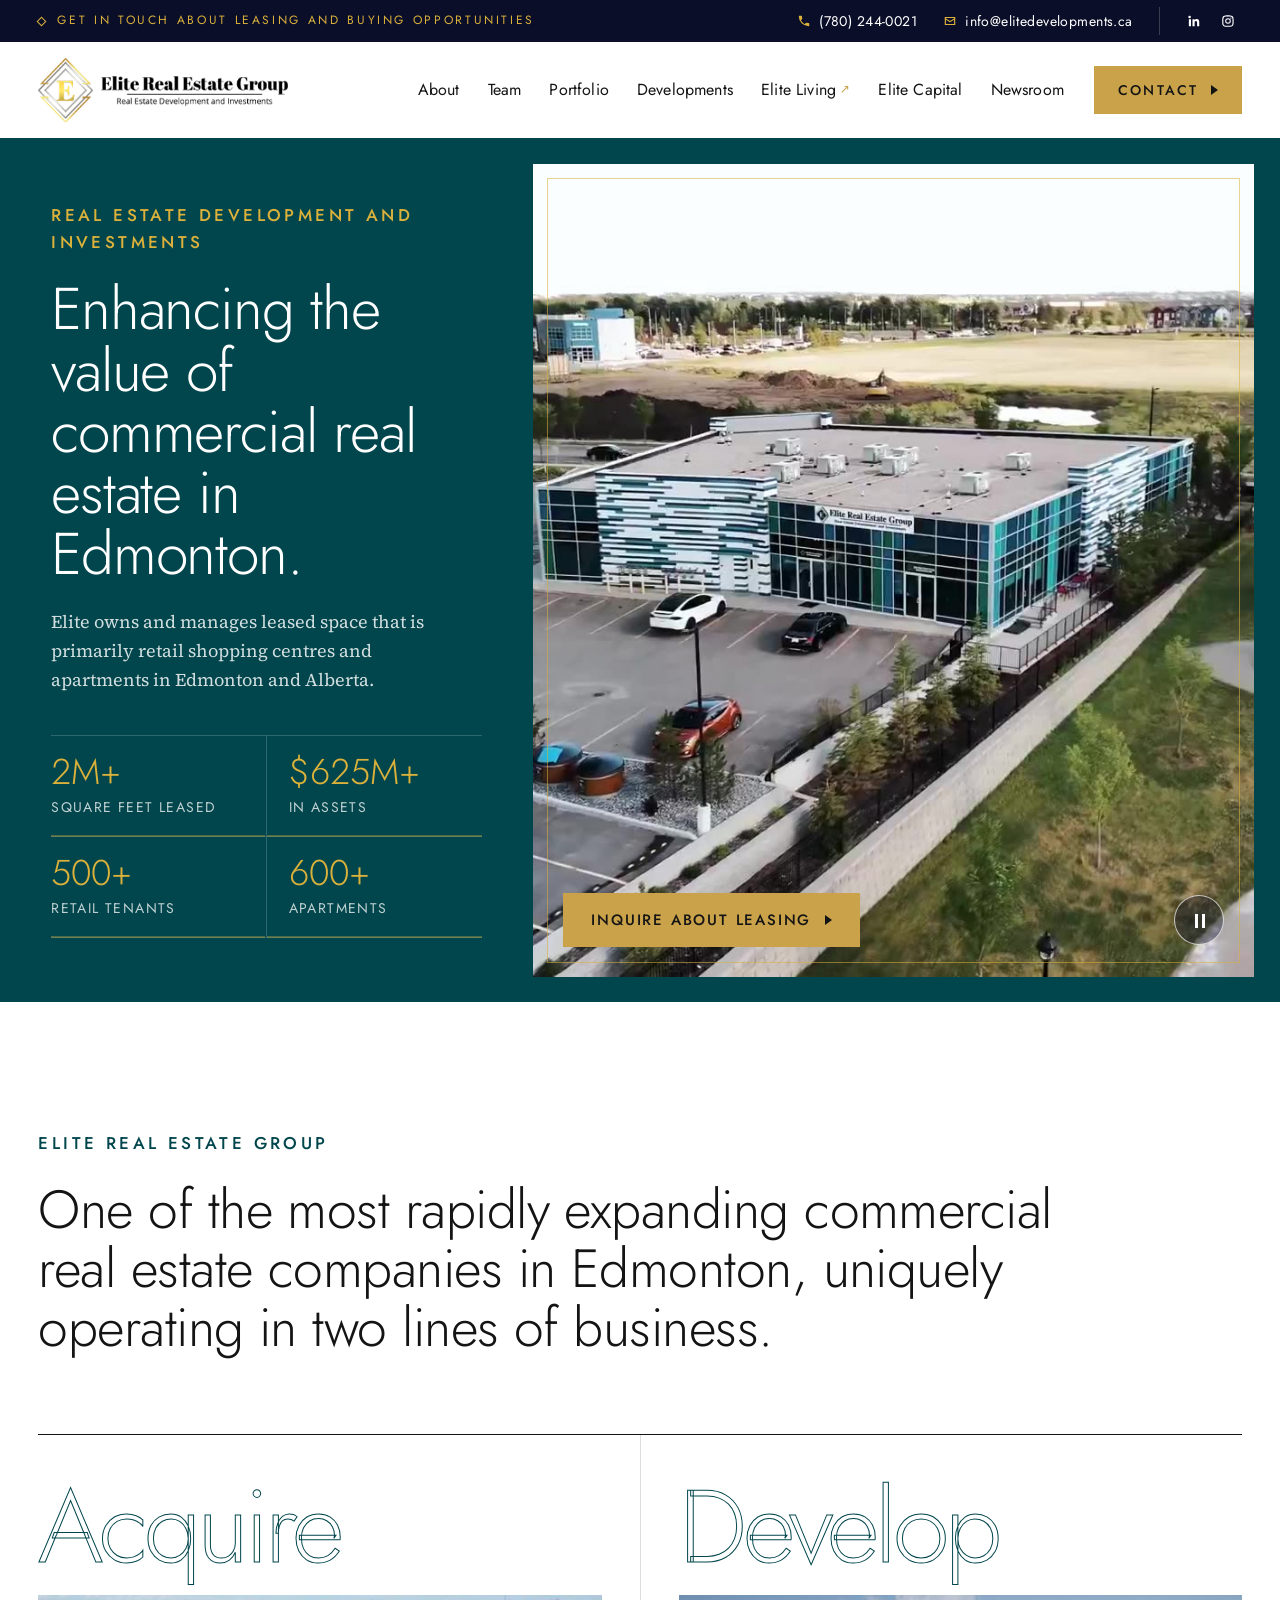
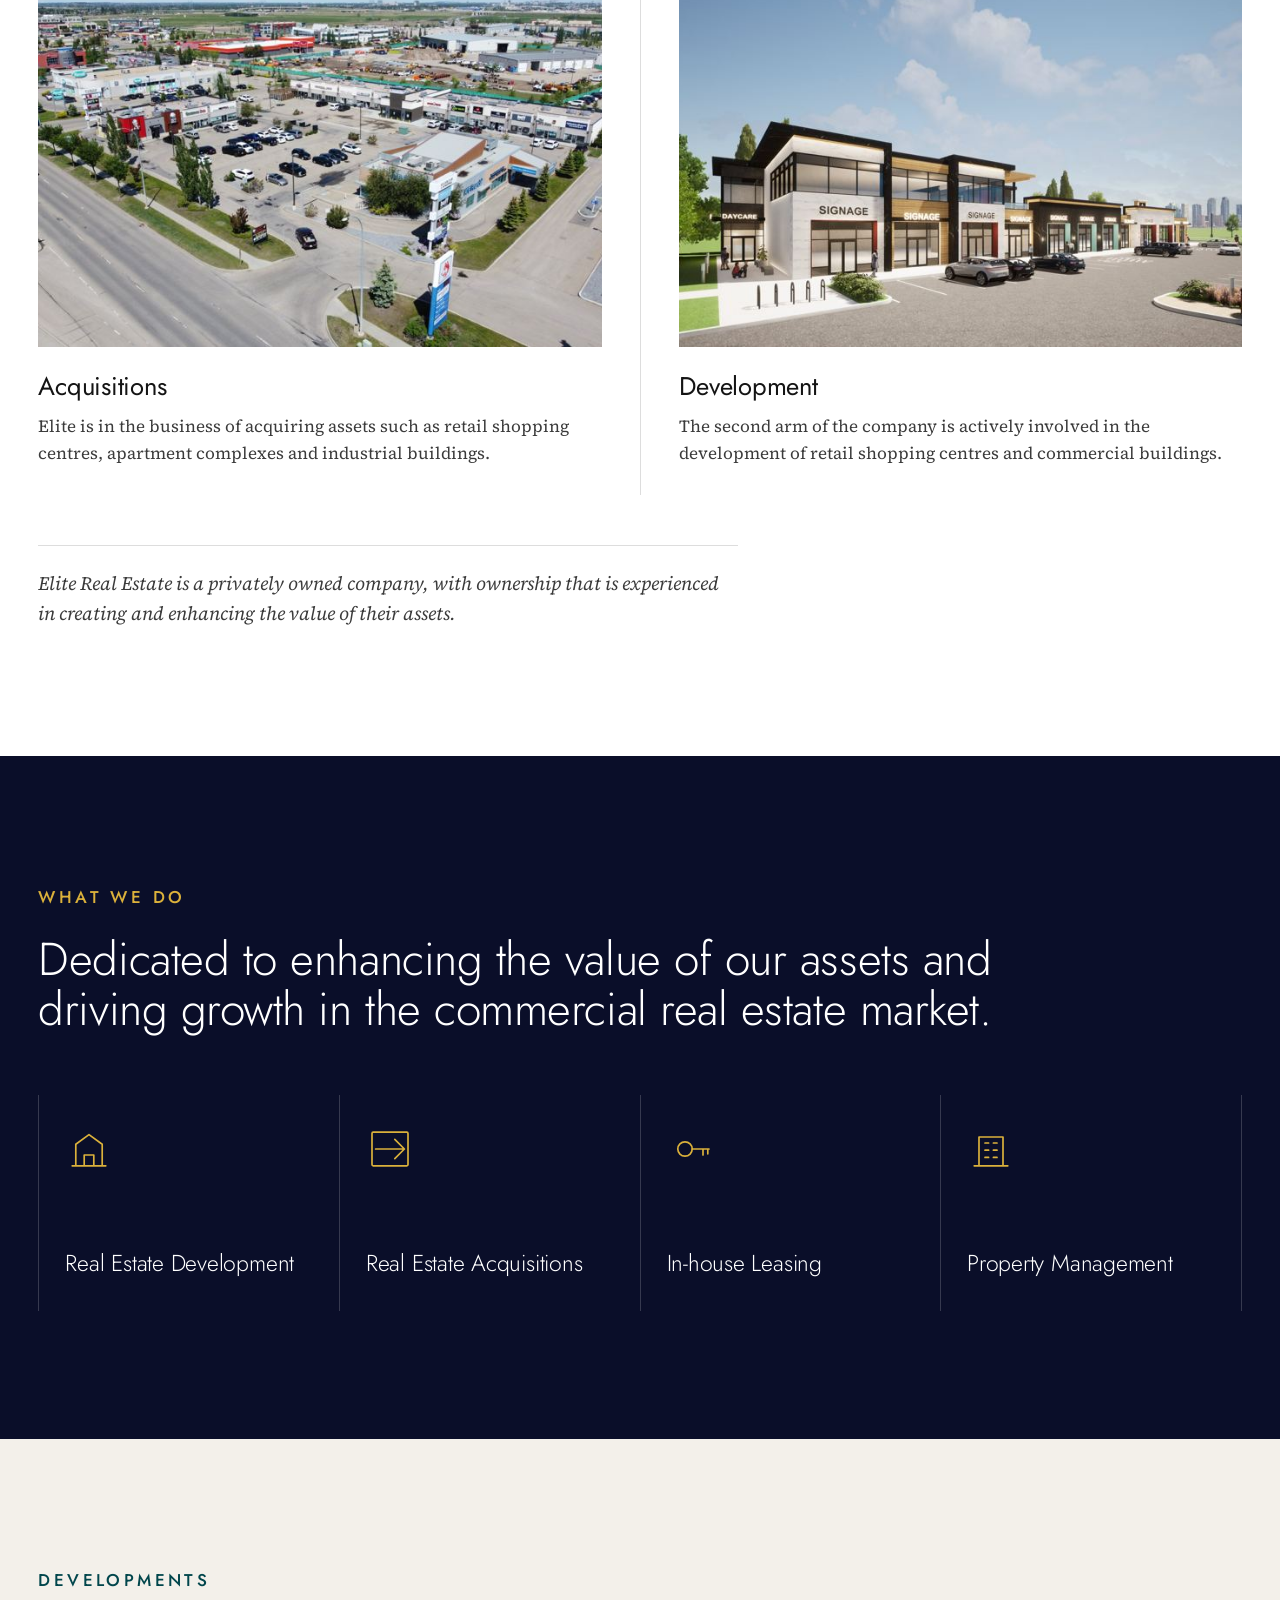
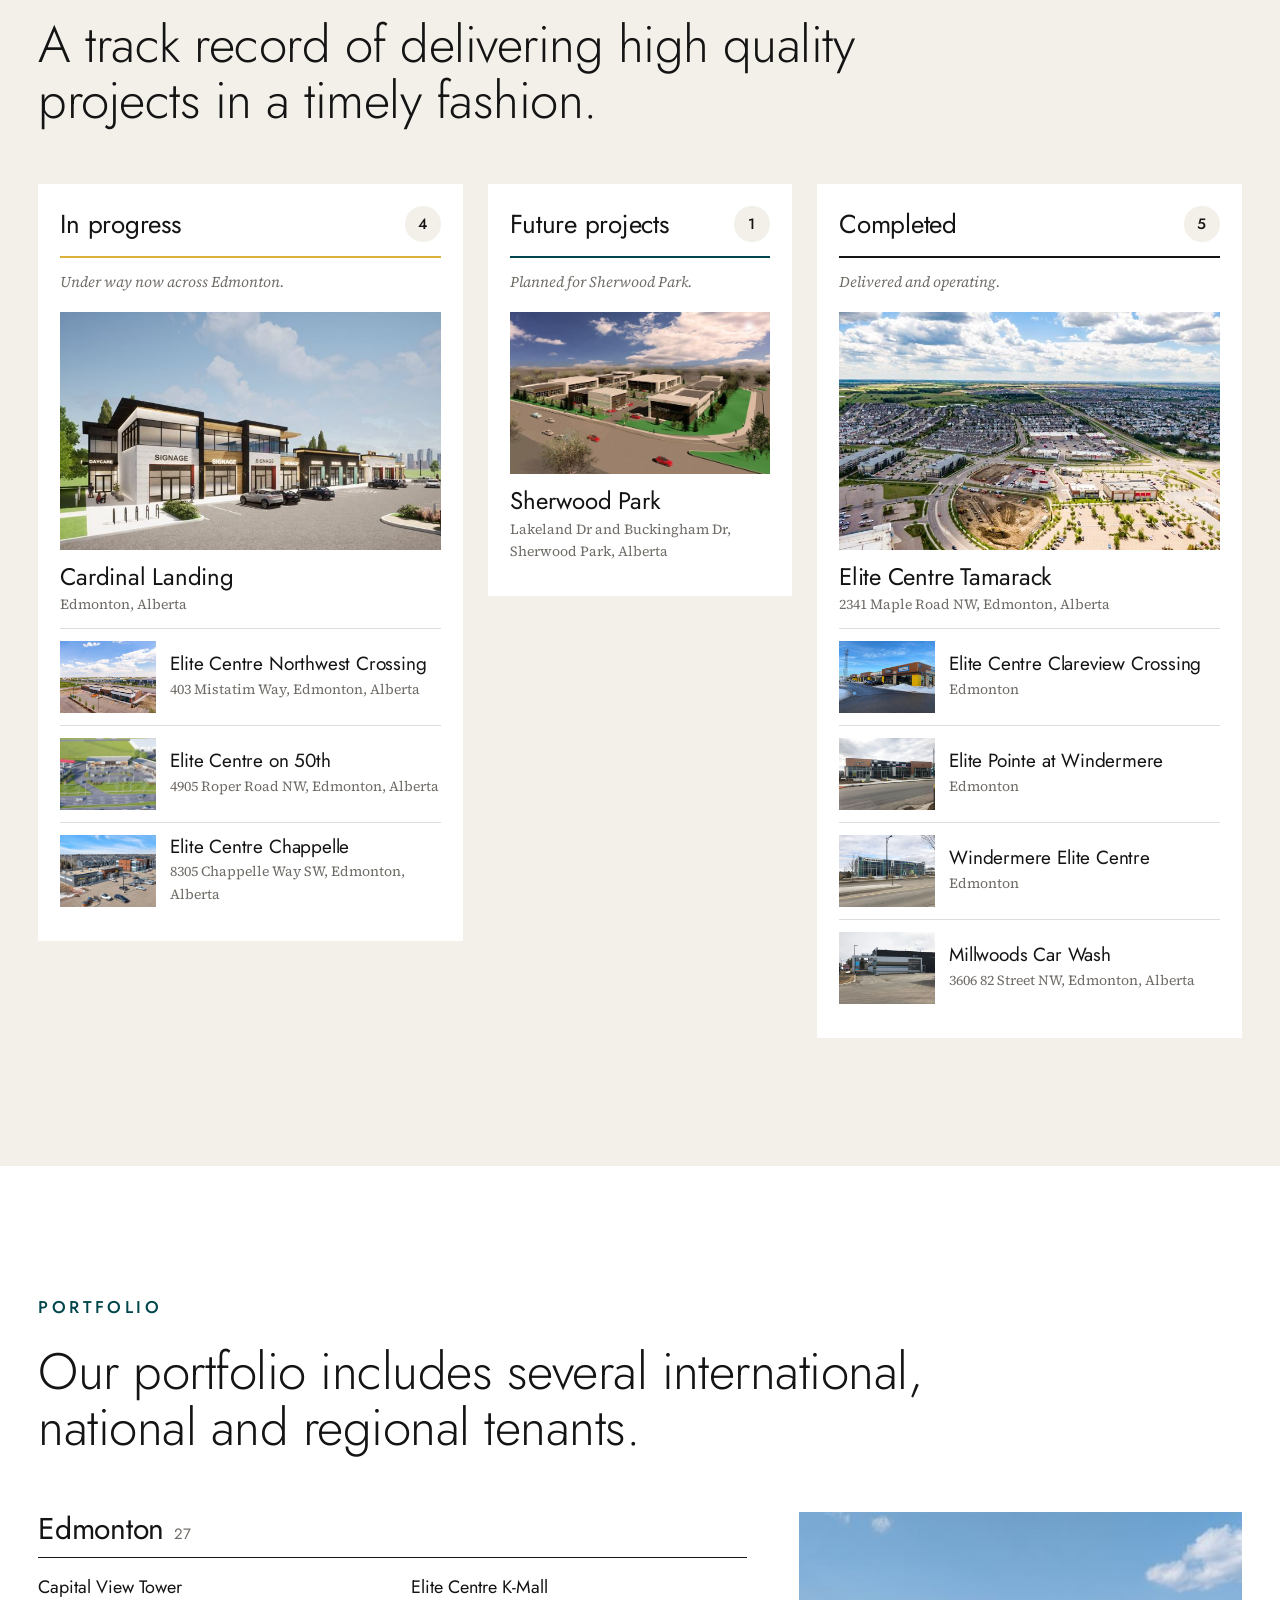
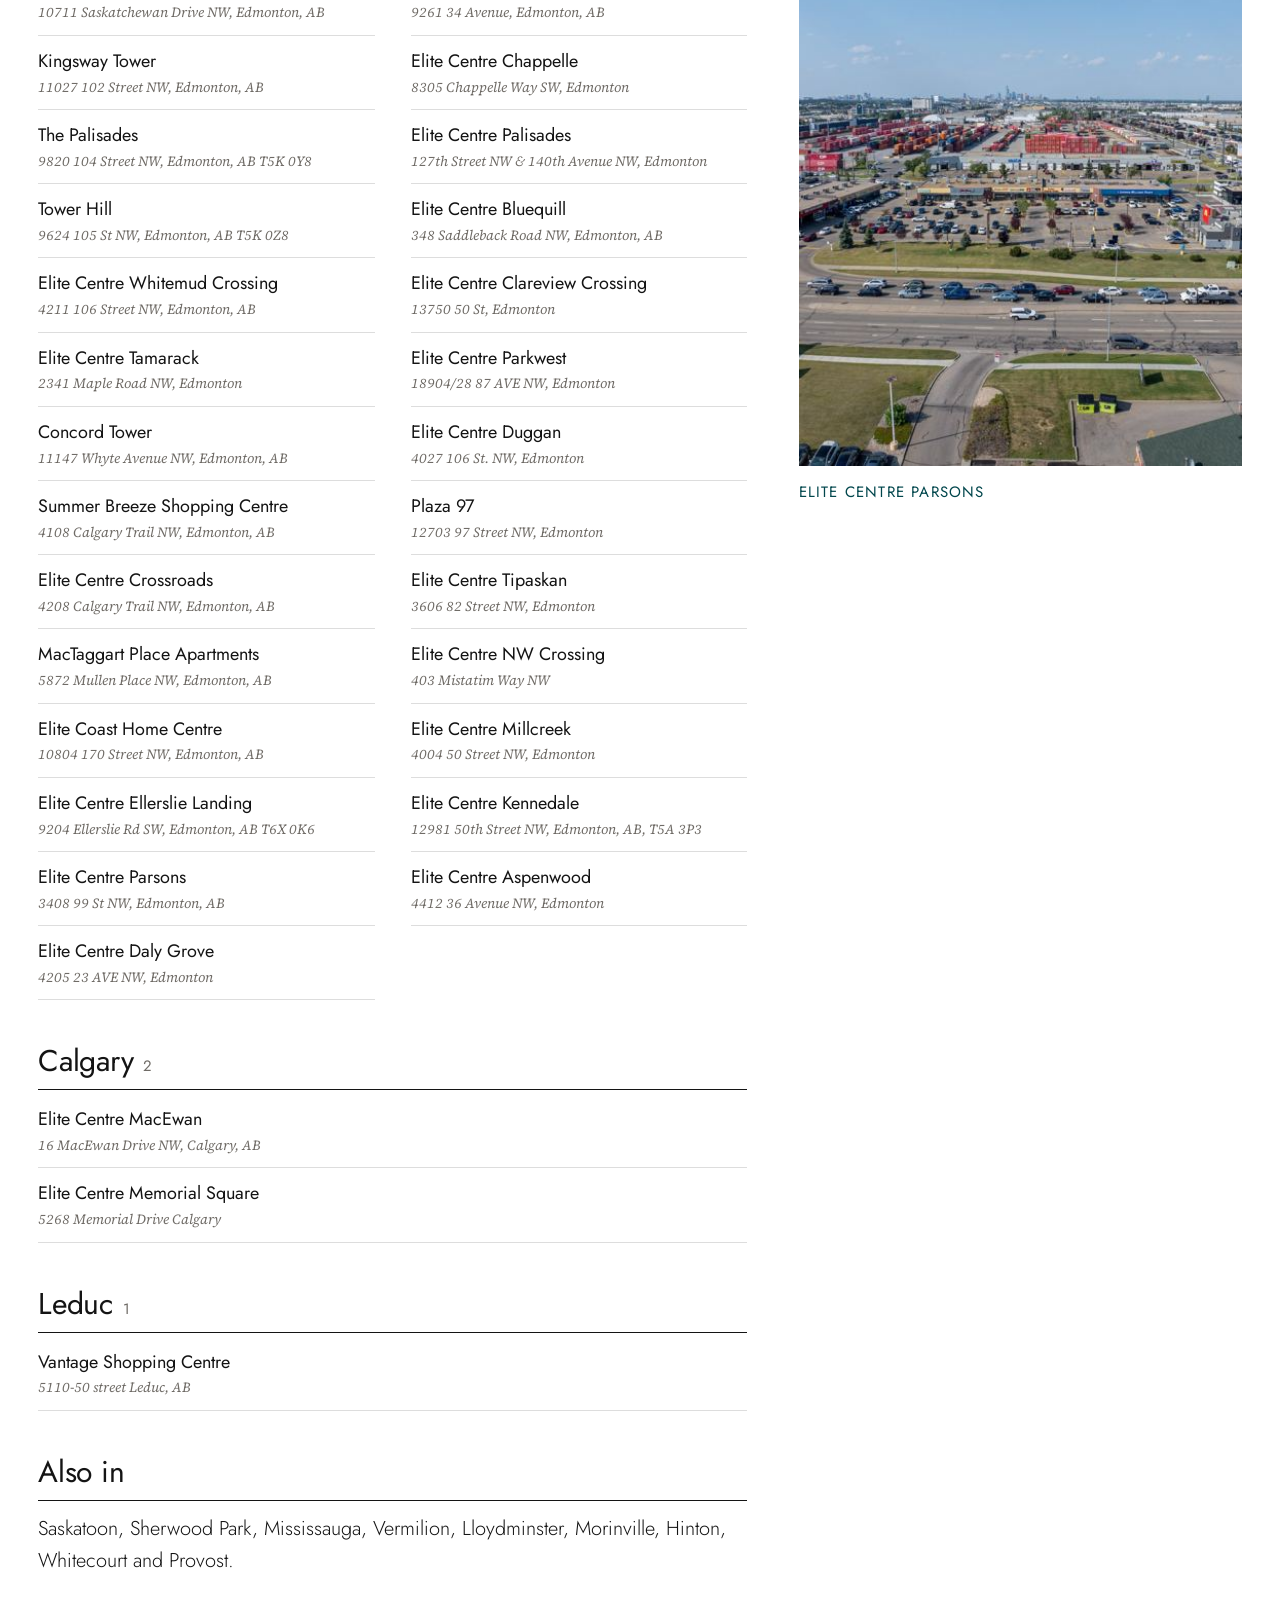
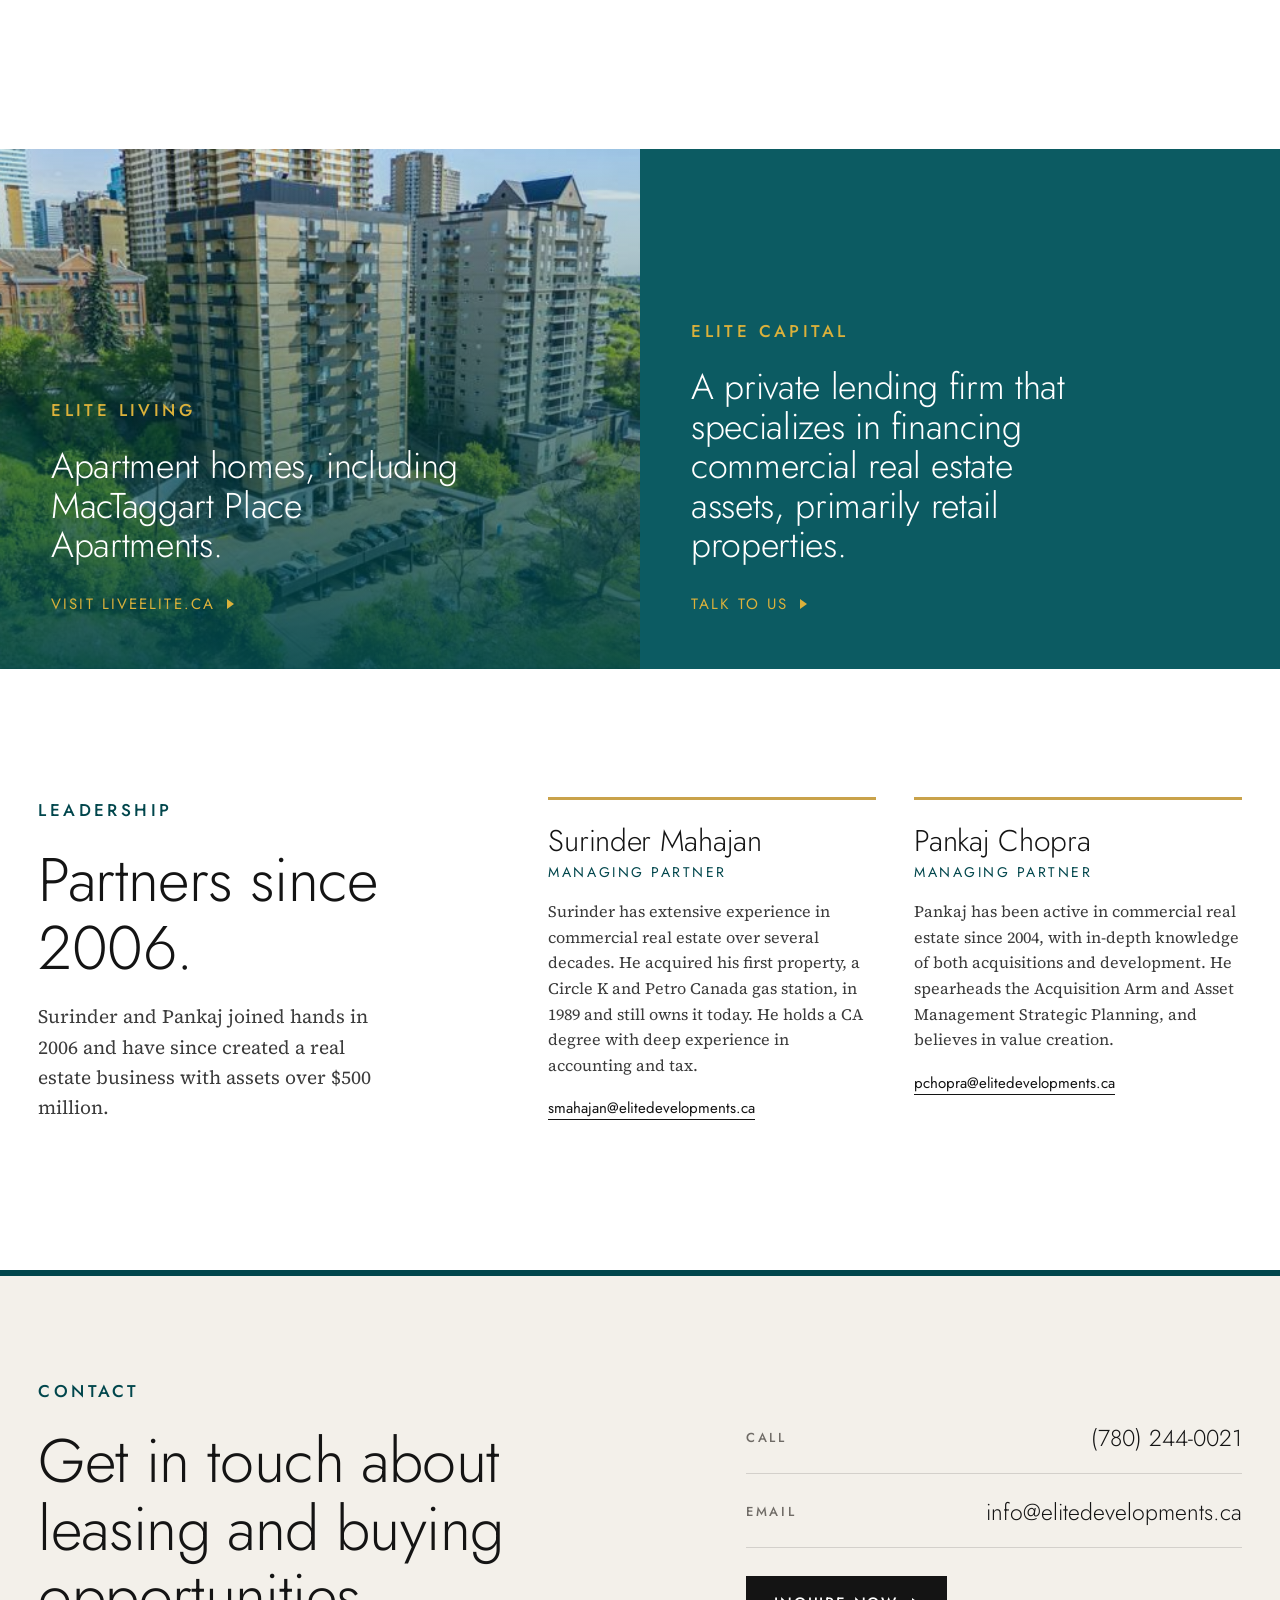
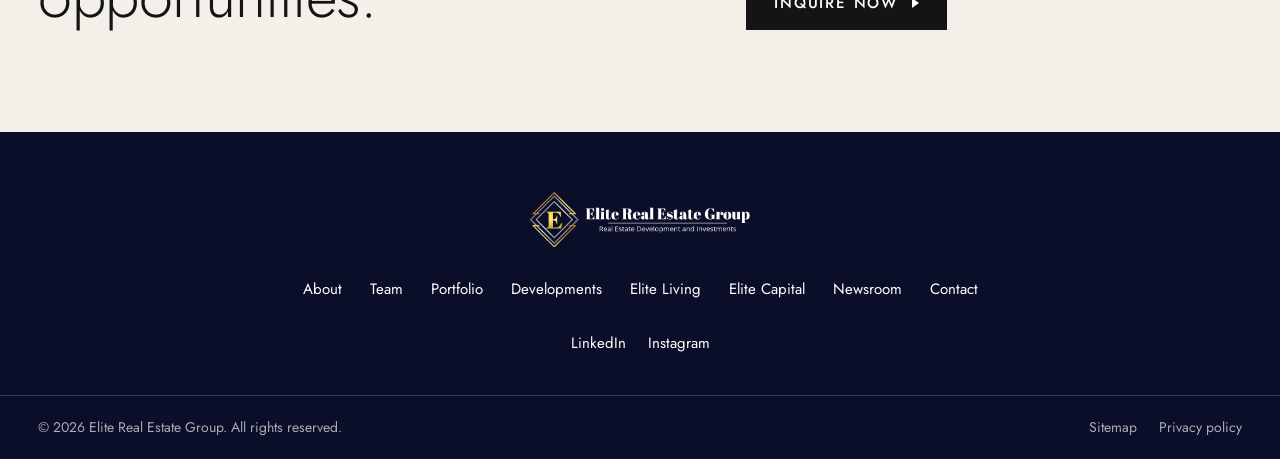
==== commit e94ca1a2: "Header redesign (top bar with contact and social, logo left, nav with scroll spy, Contact button, sh" ====
--- a/index.html
+++ b/index.html
@@ -20,32 +20,50 @@
 <body>
   <a class="skip" href="#main">Skip to content</a>
 
-  <!-- Header: split menu with centred logo -->
+  <!-- Header -->
   <header class="hdr">
     <div class="hdr-top">
       <div class="wrap hdr-top-in">
+        <a class="hdr-tag" href="#contact"><span class="dia" aria-hidden="true"></span>Get in touch about leasing and buying opportunities</a>
+        <div class="hdr-contact">
+          <a href="tel:+17802440021"><svg viewBox="0 0 24 24" aria-hidden="true"><path d="M6.6 10.8a15.1 15.1 0 0 0 6.6 6.6l2.2-2.2c.3-.3.7-.4 1-.2 1.1.4 2.3.6 3.6.6.6 0 1 .4 1 1V20c0 .6-.4 1-1 1A17 17 0 0 1 3 4c0-.6.4-1 1-1h3.5c.6 0 1 .4 1 1 0 1.3.2 2.5.6 3.6.1.3 0 .7-.2 1l-2.3 2.2Z"/></svg>(780) 244-0021</a>
+          <a href="mailto:info@elitedevelopments.ca"><svg viewBox="0 0 24 24" aria-hidden="true"><path d="M3 5h18v14H3V5Zm2 2v.5l7 4.5 7-4.5V7H5Zm14 2.8-7 4.5-7-4.5V17h14V9.8Z"/></svg>info@elitedevelopments.ca</a>
+          <span class="hdr-soc"><a class="soc" href="https://www.linkedin.com/company/elite-real-estate-group1/" target="_blank" rel="noopener" aria-label="LinkedIn"><svg viewBox="0 0 24 24" aria-hidden="true"><path d="M6.9 21H3.2V8.9h3.7V21ZM5 7.3a2.2 2.2 0 1 1 0-4.3 2.2 2.2 0 0 1 0 4.3ZM21 21h-3.7v-5.9c0-1.4 0-3.2-2-3.2s-2.2 1.5-2.2 3.1v6H9.4V8.9H13v1.7c.5-.9 1.7-2 3.5-2 3.8 0 4.5 2.5 4.5 5.7V21Z"/></svg></a><a class="soc" href="https://www.instagram.com/eliterealestate.yeg/" target="_blank" rel="noopener" aria-label="Instagram"><svg viewBox="0 0 24 24" aria-hidden="true"><path d="M12 7.2a4.8 4.8 0 1 0 0 9.6 4.8 4.8 0 0 0 0-9.6Zm0 7.9a3.1 3.1 0 1 1 0-6.2 3.1 3.1 0 0 1 0 6.2Zm6.1-8.1a1.1 1.1 0 1 1-2.2 0 1.1 1.1 0 0 1 2.2 0ZM21.5 8c-.1-1.6-.4-3-1.6-4.1C18.8 2.8 17.4 2.5 15.8 2.4c-1.6-.1-6.4-.1-8 0-1.6.1-3 .4-4.1 1.6C2.6 5.1 2.3 6.5 2.2 8.1c-.1 1.6-.1 6.4 0 8 .1 1.6.4 3 1.6 4.1 1.1 1.1 2.5 1.5 4.1 1.6 1.6.1 6.4.1 8 0 1.6-.1 3-.4 4.1-1.6 1.1-1.1 1.5-2.5 1.6-4.1.1-1.6.1-6.4-.1-8.1Zm-2.2 9.9a3.2 3.2 0 0 1-1.8 1.8c-1.3.5-4.3.4-5.6.4s-4.4.1-5.6-.4a3.2 3.2 0 0 1-1.8-1.8c-.5-1.3-.4-4.3-.4-5.6s-.1-4.4.4-5.6a3.2 3.2 0 0 1 1.8-1.8c1.3-.5 4.3-.4 5.6-.4s4.4-.1 5.6.4a3.2 3.2 0 0 1 1.8 1.8c.5 1.3.4 4.3.4 5.6s.1 4.4-.4 5.6Z"/></svg></a></span>
+        </div>
+      </div>
+    </div>
+    <div class="wrap hdr-in">
+      <a class="brand" href="#top" aria-label="Elite Real Estate Group home"><img src="assets/images/logo-footer.png" alt="Elite Real Estate Group, Real Estate Development and Investments" width="250" height="63"></a>
+      <nav class="nav" aria-label="Main">
+        <ul>
+          <li><a href="#about" data-spy="about">About</a></li>
+          <li><a href="#leadership" data-spy="leadership">Team</a></li>
+          <li><a href="#portfolio" data-spy="portfolio">Portfolio</a></li>
+          <li><a href="#developments" data-spy="developments">Developments</a></li>
+          <li><a href="https://liveelite.ca" target="_blank" rel="noopener">Elite Living <span class="ext" aria-hidden="true">&#8599;</span></a></li>
+          <li><a href="#group" data-spy="group">Elite Capital</a></li>
+          <li><a href="#" data-nolink>Newsroom</a></li>
+        </ul>
+      </nav>
+      <a class="hdr-cta" href="#contact" data-spy="contact">Contact <span class="tri" aria-hidden="true"></span></a>
+      <button class="burger" aria-expanded="false" aria-controls="menu" aria-label="Open menu"><span></span><span></span></button>
+    </div>
+    <div class="menu" id="menu" hidden>
+      <ul>
+        <li><a href="#about" data-spy="about">About</a></li>
+        <li><a href="#leadership" data-spy="leadership">Team</a></li>
+        <li><a href="#portfolio" data-spy="portfolio">Portfolio</a></li>
+        <li><a href="#developments" data-spy="developments">Developments</a></li>
+        <li><a href="https://liveelite.ca" target="_blank" rel="noopener">Elite Living <span class="ext" aria-hidden="true">&#8599;</span></a></li>
+        <li><a href="#group" data-spy="group">Elite Capital</a></li>
+        <li><a href="#" data-nolink>Newsroom</a></li>
+        <li><a href="#contact" data-spy="contact">Contact</a></li>
+      </ul>
+      <div class="menu-foot">
         <a href="tel:+17802440021">(780) 244-0021</a>
         <a href="mailto:info@elitedevelopments.ca">info@elitedevelopments.ca</a>
-      </div>
-    </div>
-    <div class="wrap hdr-in">
-      <nav class="nav nav-l" aria-label="Main"><ul><li><a href="#about">About</a></li><li><a href="#leadership">Team</a></li><li><a href="#portfolio">Portfolio</a></li><li><a href="#developments">Developments</a></li></ul></nav>
-      <a class="brand" href="#top" aria-label="Elite Real Estate Group home"><img src="assets/images/logo-footer.png" alt="Elite Real Estate Group, Real Estate Development and Investments" width="220" height="56"></a>
-      <nav class="nav nav-r" aria-label="More"><ul><li><a href="https://liveelite.ca" target="_blank" rel="noopener">Elite Living</a></li><li><a href="#group">Elite Capital</a></li><li><a href="#" data-nolink>Newsroom</a></li><li><a href="#contact">Contact</a></li></ul></nav>
-      <button class="burger" aria-expanded="false" aria-controls="menu" aria-label="Open menu"><span></span><span></span></button>
-    </div>
-    <div class="menu" id="menu" hidden>
-      <ul>
-        <li><a href="#about">About</a></li>
-        <li><a href="#leadership">Team</a></li>
-        <li><a href="#portfolio">Portfolio</a></li>
-        <li><a href="#developments">Developments</a></li>
-        <li><a href="https://liveelite.ca" target="_blank" rel="noopener">Elite Living</a></li>
-        <li><a href="#group">Elite Capital</a></li>
-        <li><a href="#" data-nolink>Newsroom</a></li>
-        <li><a href="#contact">Contact</a></li>
-      </ul>
-      <div class="menu-foot"><a href="tel:+17802440021">(780) 244-0021</a><a href="mailto:info@elitedevelopments.ca">info@elitedevelopments.ca</a></div>
+        <span class="hdr-soc"><a class="soc" href="https://www.linkedin.com/company/elite-real-estate-group1/" target="_blank" rel="noopener" aria-label="LinkedIn"><svg viewBox="0 0 24 24" aria-hidden="true"><path d="M6.9 21H3.2V8.9h3.7V21ZM5 7.3a2.2 2.2 0 1 1 0-4.3 2.2 2.2 0 0 1 0 4.3ZM21 21h-3.7v-5.9c0-1.4 0-3.2-2-3.2s-2.2 1.5-2.2 3.1v6H9.4V8.9H13v1.7c.5-.9 1.7-2 3.5-2 3.8 0 4.5 2.5 4.5 5.7V21Z"/></svg></a><a class="soc" href="https://www.instagram.com/eliterealestate.yeg/" target="_blank" rel="noopener" aria-label="Instagram"><svg viewBox="0 0 24 24" aria-hidden="true"><path d="M12 7.2a4.8 4.8 0 1 0 0 9.6 4.8 4.8 0 0 0 0-9.6Zm0 7.9a3.1 3.1 0 1 1 0-6.2 3.1 3.1 0 0 1 0 6.2Zm6.1-8.1a1.1 1.1 0 1 1-2.2 0 1.1 1.1 0 0 1 2.2 0ZM21.5 8c-.1-1.6-.4-3-1.6-4.1C18.8 2.8 17.4 2.5 15.8 2.4c-1.6-.1-6.4-.1-8 0-1.6.1-3 .4-4.1 1.6C2.6 5.1 2.3 6.5 2.2 8.1c-.1 1.6-.1 6.4 0 8 .1 1.6.4 3 1.6 4.1 1.1 1.1 2.5 1.5 4.1 1.6 1.6.1 6.4.1 8 0 1.6-.1 3-.4 4.1-1.6 1.1-1.1 1.5-2.5 1.6-4.1.1-1.6.1-6.4-.1-8.1Zm-2.2 9.9a3.2 3.2 0 0 1-1.8 1.8c-1.3.5-4.3.4-5.6.4s-4.4.1-5.6-.4a3.2 3.2 0 0 1-1.8-1.8c-.5-1.3-.4-4.3-.4-5.6s-.1-4.4.4-5.6a3.2 3.2 0 0 1 1.8-1.8c1.3-.5 4.3-.4 5.6-.4s4.4-.1 5.6.4a3.2 3.2 0 0 1 1.8 1.8c.5 1.3.4 4.3.4 5.6s.1 4.4-.4 5.6Z"/></svg></a></span>
+      </div>
     </div>
   </header>
 
--- a/assets/css/style.css
+++ b/assets/css/style.css
@@ -60,29 +60,53 @@
 .btn-ink { background: var(--ink); color: #fff; }
 .btn-ink:hover { background: var(--teal); }
 
-/* ---------- Header: centred logo, split menu ---------- */
-.hdr { position: sticky; top: 0; z-index: 100; background: #fff; transition: box-shadow .3s; }
-.hdr.is-scrolled { box-shadow: 0 1px 0 var(--line); }
-.hdr-top { background: var(--teal); color: rgba(255,255,255,.85); font-family: var(--sans); font-size: 14px; letter-spacing: .04em; }
-.hdr-top-in { display: flex; justify-content: center; gap: 30px; height: 36px; align-items: center; }
-.hdr-top a:hover { color: var(--gold-2); }
-.hdr-in { display: grid; grid-template-columns: 1fr auto 1fr; align-items: center; height: 92px; }
-.brand img { width: 220px; height: auto; }
-.nav ul { display: flex; gap: clamp(16px, 2vw, 34px); }
-.nav-l ul { justify-content: flex-end; padding-right: clamp(20px, 3vw, 48px); }
-.nav-r ul { justify-content: flex-start; padding-left: clamp(20px, 3vw, 48px); }
-.nav a { position: relative; font-family: var(--sans); font-size: 16px; color: var(--ink); padding: 6px 0; letter-spacing: .02em; }
-.nav a::after { content: ""; position: absolute; left: 50%; bottom: -4px; width: 6px; height: 6px; background: var(--gold); transform: translateX(-50%) rotate(45deg) scale(0); transition: transform .3s var(--ease); }
-.nav a:hover::after { transform: translateX(-50%) rotate(45deg) scale(1); }
-.burger { display: none; justify-self: end; width: 44px; height: 44px; border: 0; background: none; position: relative; }
-.burger span { position: absolute; left: 8px; width: 28px; height: 1.5px; background: var(--ink); transition: transform .3s var(--ease); }
-.burger span:first-child { top: 17px; }
-.burger span:last-child { top: 26px; }
+/* ---------- Header ---------- */
+.hdr { position: sticky; top: 0; z-index: 100; background: #fff; transition: box-shadow .35s var(--ease), transform .35s var(--ease); }
+.hdr.is-scrolled { box-shadow: 0 10px 30px -22px rgba(10,14,41,.45); }
+.hdr-top { background: var(--navy); color: rgba(255,255,255,.78); font-family: var(--sans); font-size: 14px; letter-spacing: .03em; max-height: 42px; overflow: hidden; transition: max-height .35s var(--ease); }
+.hdr.is-scrolled .hdr-top { max-height: 0; }
+.hdr-top-in { display: flex; justify-content: space-between; align-items: center; height: 42px; }
+.hdr-tag:hover { color: #fff; }
+.hdr-tag { margin: 0; display: flex; align-items: center; gap: 12px; font-size: 12px; letter-spacing: .22em; text-transform: uppercase; color: var(--gold-2); }
+.dia { width: 7px; height: 7px; border: 1px solid var(--gold-2); transform: rotate(45deg); }
+.hdr-contact { display: flex; align-items: center; gap: 26px; }
+.hdr-contact > a { display: inline-flex; align-items: center; gap: 8px; color: #fff; transition: color .25s; }
+.hdr-contact > a:hover { color: var(--gold-2); }
+.hdr-contact svg { width: 14px; height: 14px; fill: var(--gold-2); }
+.hdr-soc { display: inline-flex; gap: 6px; padding-left: 20px; border-left: 1px solid rgba(255,255,255,.2); }
+.soc { display: grid; place-items: center; width: 28px; height: 28px; border-radius: 50%; transition: background .25s; }
+.soc svg { width: 14px; height: 14px; fill: #fff; }
+.soc:hover { background: var(--gold-2); }
+.soc:hover svg { fill: var(--navy); }
+.hdr-in { display: flex; align-items: center; gap: 30px; height: 96px; transition: height .35s var(--ease); }
+.hdr.is-scrolled .hdr-in { height: 74px; }
+.brand { flex: none; }
+.brand img { width: 250px; height: auto; transition: width .35s var(--ease); }
+.hdr.is-scrolled .brand img { width: 200px; }
+.nav { margin-left: auto; }
+.nav ul { display: flex; gap: clamp(18px, 2.2vw, 36px); }
+.nav a { position: relative; display: inline-flex; align-items: center; gap: 4px; font-family: var(--sans); font-size: 16px; font-weight: 400; color: var(--ink); padding: 10px 0; letter-spacing: .01em; transition: color .25s; }
+.nav a::after { content: ""; position: absolute; left: 0; right: 0; bottom: 2px; height: 2px; background: var(--gold); transform: scaleX(0); transform-origin: left; transition: transform .4s var(--ease); }
+.nav a:hover { color: var(--teal); }
+.nav a:hover::after, .nav a.is-current::after { transform: scaleX(1); }
+.nav a.is-current { color: var(--teal); }
+.ext { font-size: 12px; color: var(--gold); }
+.hdr-cta { flex: none; display: inline-flex; align-items: center; gap: 12px; height: 48px; padding: 0 24px; background: var(--teal); color: #fff; font-family: var(--sans); font-size: 14px; font-weight: 500; letter-spacing: .16em; text-transform: uppercase; transition: background .3s var(--ease), color .3s; }
+.hdr-cta:hover, .hdr-cta.is-current { background: var(--gold); color: var(--ink); }
+.hdr-cta:hover .tri { transform: translateX(4px); }
+.burger { display: none; margin-left: auto; width: 46px; height: 46px; border: 0; background: var(--teal); position: relative; }
+.burger span { position: absolute; left: 12px; width: 22px; height: 1.5px; background: #fff; transition: transform .3s var(--ease); }
+.burger span:first-child { top: 18px; }
+.burger span:last-child { top: 27px; }
 .menu-open .burger span:first-child { transform: translateY(4.5px) rotate(45deg); }
 .menu-open .burger span:last-child { transform: translateY(-4.5px) rotate(-45deg); }
-.menu { padding: 8px var(--gut) 28px; border-top: 1px solid var(--line); }
-.menu li a { display: block; padding: 13px 0; border-bottom: 1px solid var(--line); font-family: var(--sans); font-size: 24px; font-weight: 300; color: var(--ink); }
-.menu-foot { display: flex; flex-direction: column; gap: 6px; margin-top: 20px; font-family: var(--sans); color: var(--teal); }
+.menu { position: fixed; left: 0; right: 0; bottom: 0; top: var(--hdr-h, 76px); overflow-y: auto; background: var(--teal); padding: 18px var(--gut) 34px; }
+.menu li a { display: flex; justify-content: space-between; align-items: center; padding: 14px 0; border-bottom: 1px solid var(--line-l); font-family: var(--sans); font-size: 28px; font-weight: 300; color: #fff; }
+.menu li a::after { content: ""; width: 0; height: 0; border-left: 7px solid var(--gold-2); border-top: 5px solid transparent; border-bottom: 5px solid transparent; }
+.menu .ext { color: var(--gold-2); }
+.menu-foot { display: flex; flex-direction: column; gap: 8px; margin-top: 26px; font-family: var(--sans); font-size: 18px; color: #fff; }
+.menu-foot .hdr-soc { border: 0; padding: 8px 0 0; }
+.menu-open { overflow: hidden; }
 
 /* ---------- Hero: split panel + framed film ---------- */
 .hero { display: grid; grid-template-columns: minmax(420px, 5fr) 7fr; min-height: calc(100vh - 128px); min-height: calc(100svh - 128px); background: var(--teal); }
@@ -94,6 +118,13 @@
 .ledger div:nth-child(odd) { padding-right: 18px; border-right: 1px solid var(--line-l); }
 .ledger div:nth-child(even) { padding-left: 22px; }
 .ledger dt { font-family: var(--sans); font-weight: 300; font-size: clamp(32px, 2.8vw, 46px); color: var(--gold-2); line-height: 1; font-variant-numeric: tabular-nums; }
+.ledger div { position: relative; }
+.ledger div::after { content: ""; position: absolute; left: 0; bottom: -1px; height: 2px; width: 100%; background: var(--gold-2); transform: scaleX(0); transform-origin: left; }
+.ledger.is-live div::after { animation: ledgerBar 2.2s var(--ease) forwards; }
+.ledger.is-live div:nth-child(2)::after { animation-delay: .16s; }
+.ledger.is-live div:nth-child(3)::after { animation-delay: .32s; }
+.ledger.is-live div:nth-child(4)::after { animation-delay: .48s; }
+@keyframes ledgerBar { 0% { transform: scaleX(0); opacity: 1; } 70% { transform: scaleX(1); opacity: 1; } 100% { transform: scaleX(1); opacity: .35; } }
 .ledger dd { margin: 6px 0 0; font-family: var(--sans); font-size: 14px; letter-spacing: .1em; text-transform: uppercase; color: rgba(255,255,255,.75); }
 .hero-film { position: relative; margin: clamp(16px, 2vw, 28px) clamp(16px, 2vw, 28px) clamp(16px, 2vw, 28px) 0; overflow: hidden; background: var(--navy); }
 .hero-film::after { content: ""; position: absolute; inset: 14px; border: 1px solid rgba(219,177,59,.55); pointer-events: none; }
@@ -229,7 +260,8 @@
 @media (max-width: 1180px) {
   .nav a { font-size: 15px; }
   .nav ul { gap: 16px; }
-  .brand img { width: 190px; }
+  .brand img { width: 200px; }
+  .hdr-cta { padding: 0 16px; }
   .board { grid-template-columns: 1fr 1fr; }
   .bcol-completed { grid-column: 1 / -1; }
   .bcol-completed ul { display: grid; grid-template-columns: 1fr 1fr; column-gap: 24px; }
@@ -238,10 +270,13 @@
   .bcol-completed .bcard-lead h4 { font-size: 19px; }
 }
 @media (max-width: 980px) {
-  .hdr-in { grid-template-columns: auto 1fr; height: 76px; }
-  .nav { display: none; }
+  .hdr-in, .hdr.is-scrolled .hdr-in { height: 76px; }
+  .brand img, .hdr.is-scrolled .brand img { width: 190px; }
+  .nav, .hdr-cta { display: none; }
   .burger { display: block; }
-  .brand { justify-self: start; }
+  .hdr-tag { display: none; }
+  .hdr-top-in { justify-content: center; }
+  .hdr-top .hdr-soc { display: none; }
   .hero { grid-template-columns: 1fr; min-height: 0; }
   .hero-film { order: -1; margin: 0; height: 56vw; min-height: 300px; }
   .hero-film::after { inset: 10px; }
@@ -259,8 +294,9 @@
 }
 @media (max-width: 680px) {
   body { font-size: 16px; }
-  .hdr-top-in { gap: 16px; font-size: 13px; }
-  .brand img { width: 170px; }
+  .hdr-contact { gap: 16px; font-size: 13px; }
+  .hdr-contact > a:last-of-type { display: none; }
+  .brand img, .hdr.is-scrolled .brand img { width: 165px; }
   .hero-film { height: 64vw; }
   .film-bar .btn { height: 46px; padding: 0 18px; font-size: 13px; }
   .vid-toggle { width: 44px; height: 44px; }
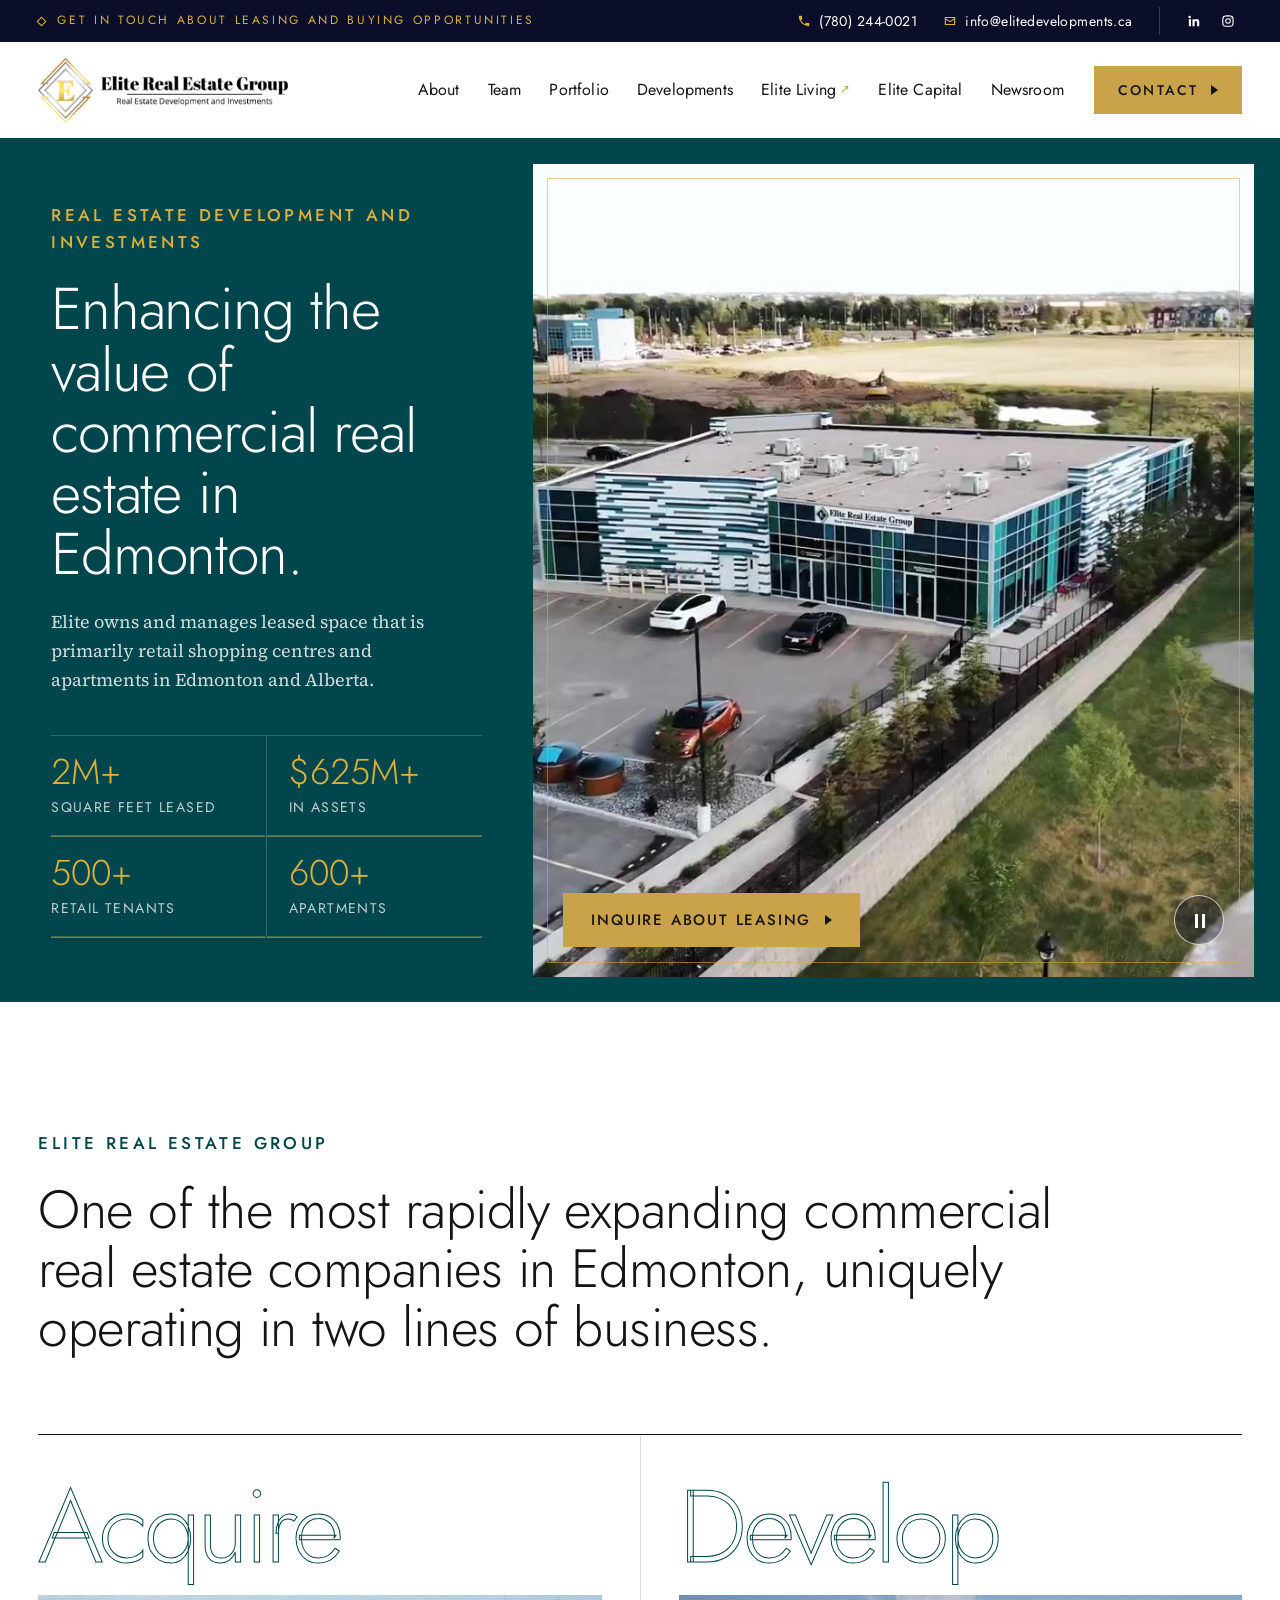
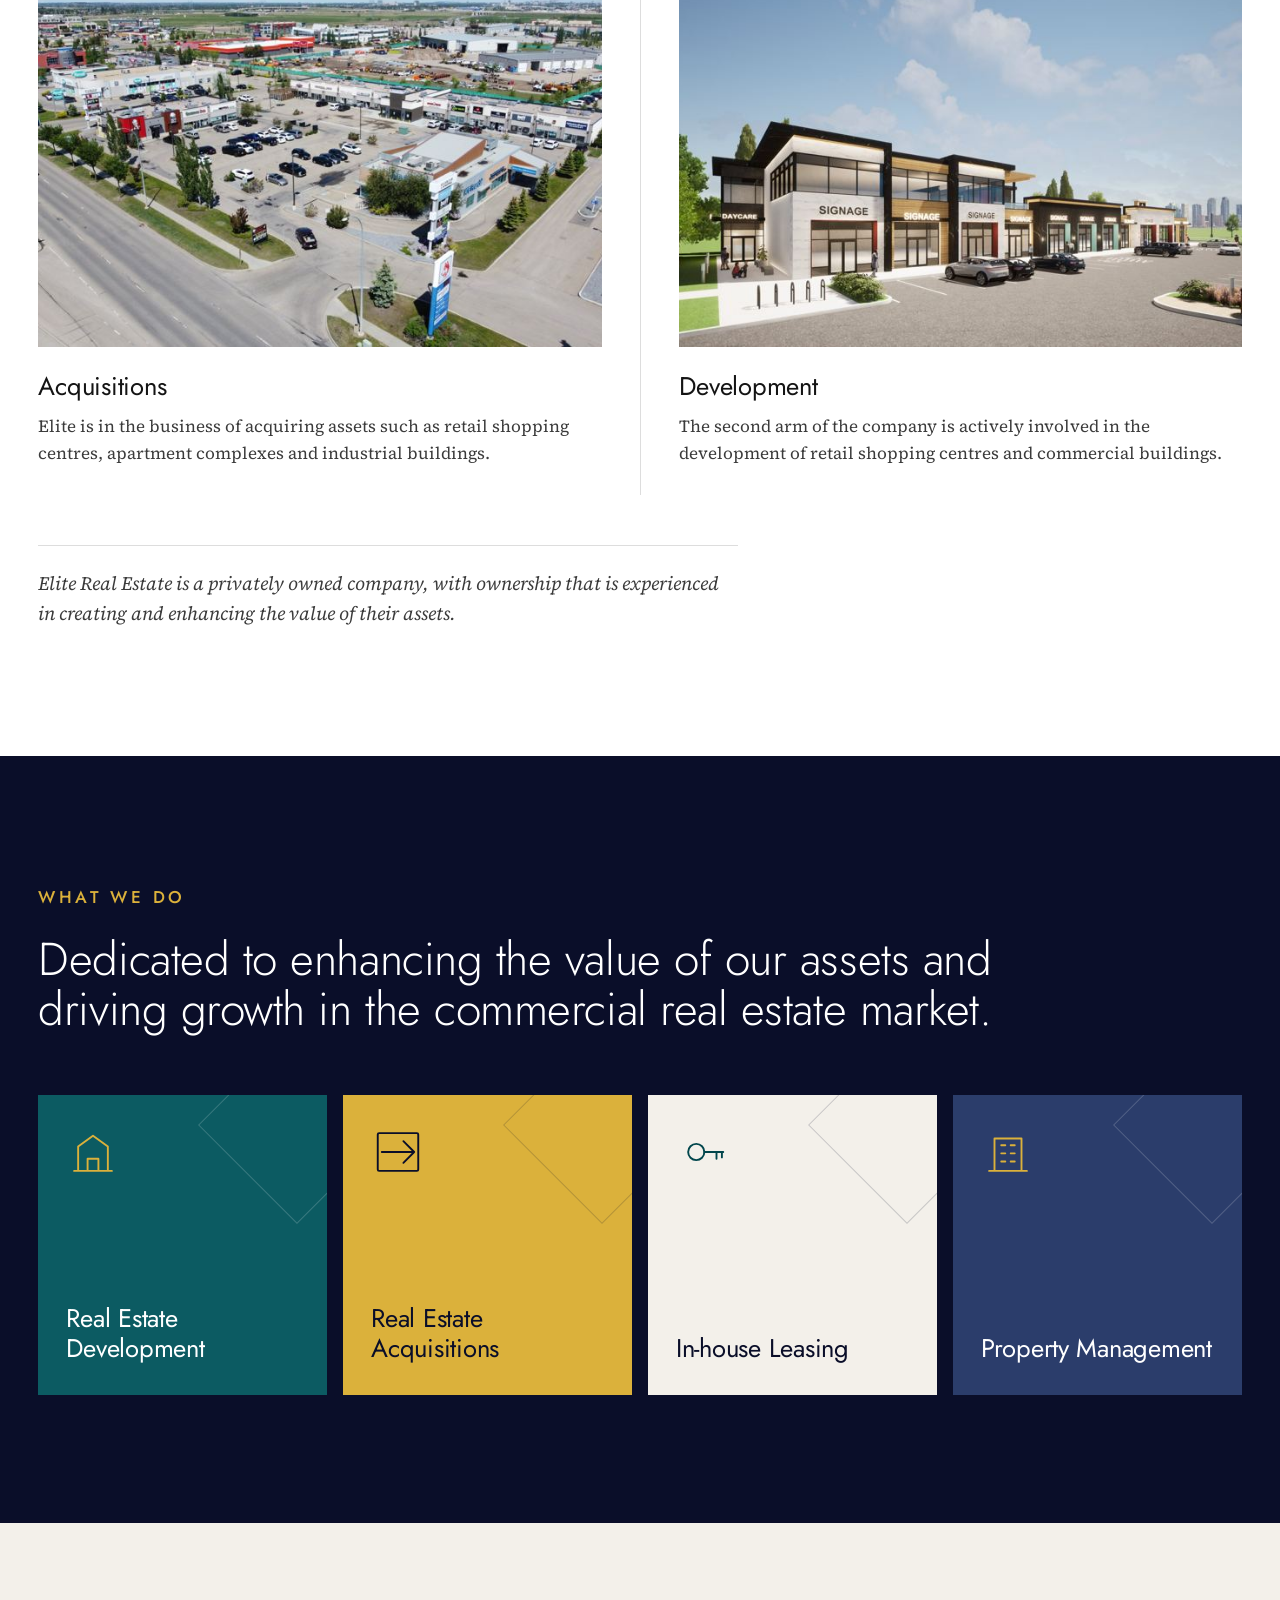
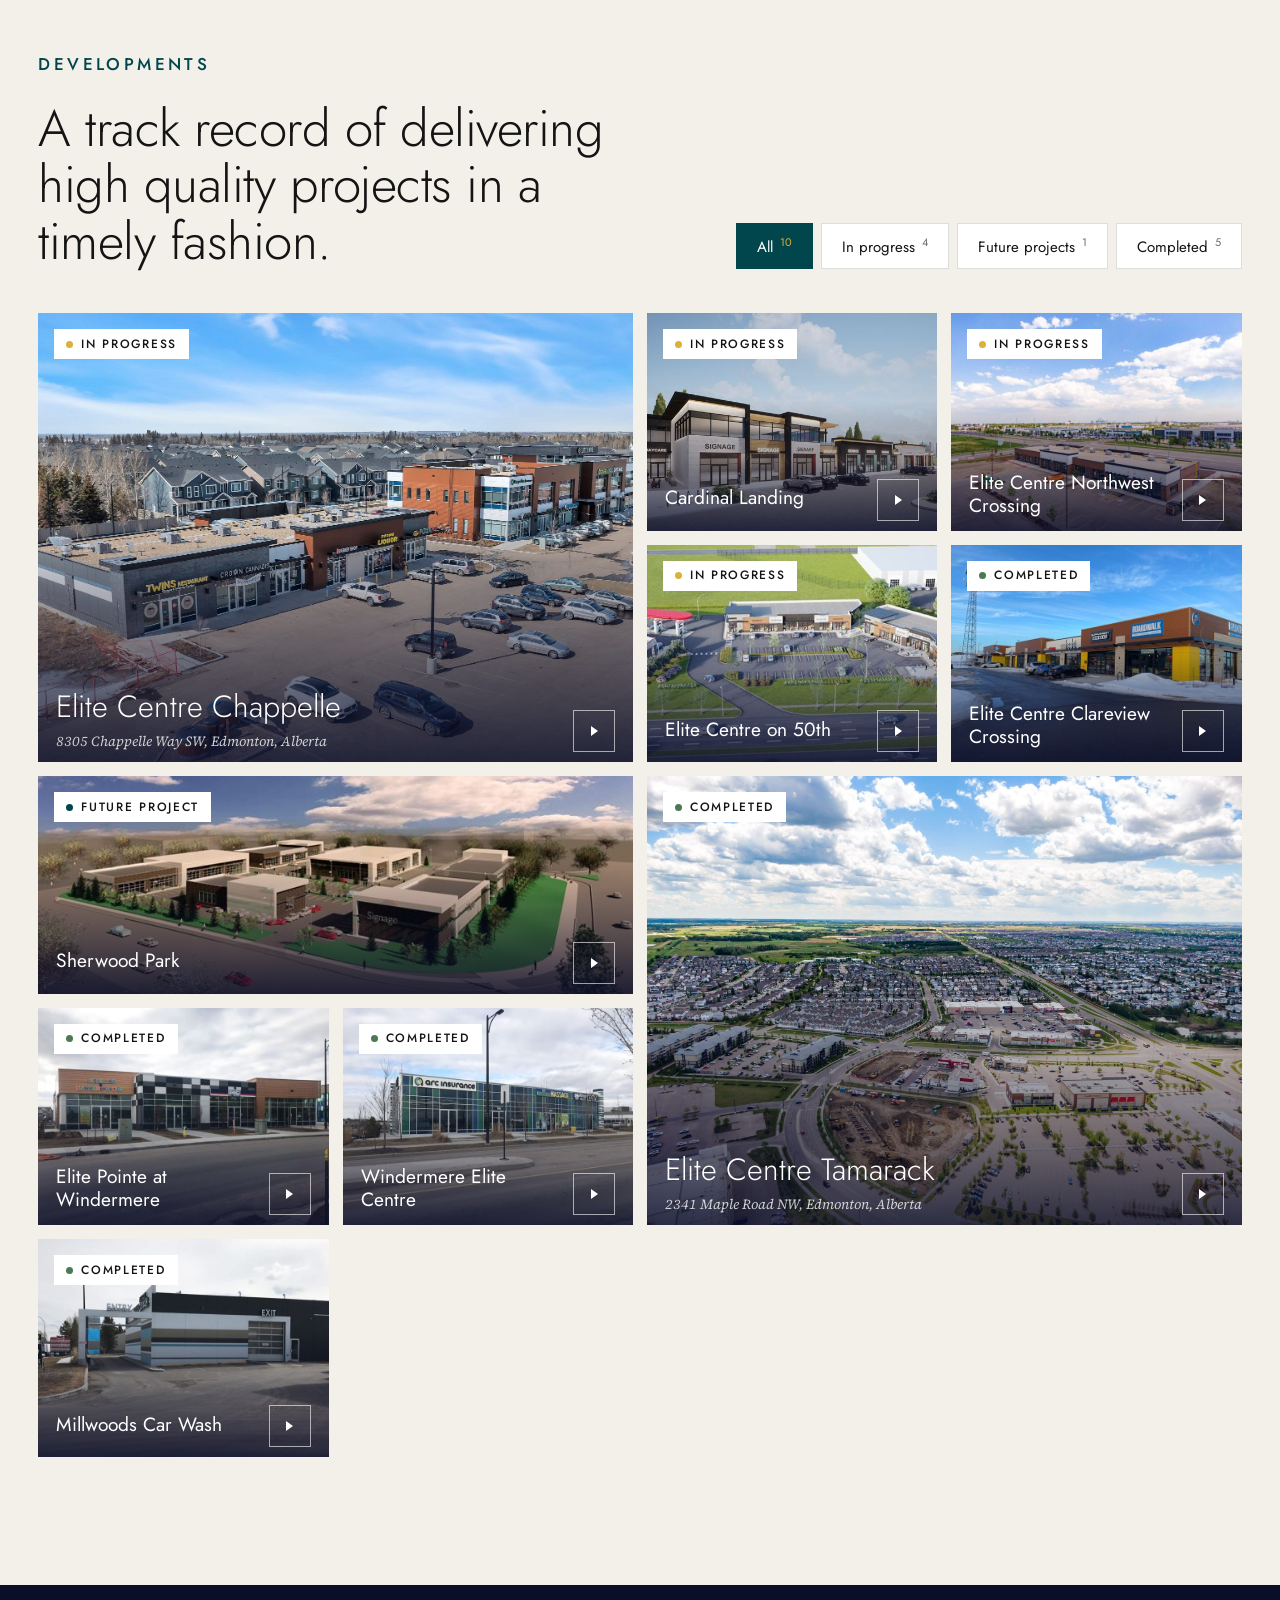
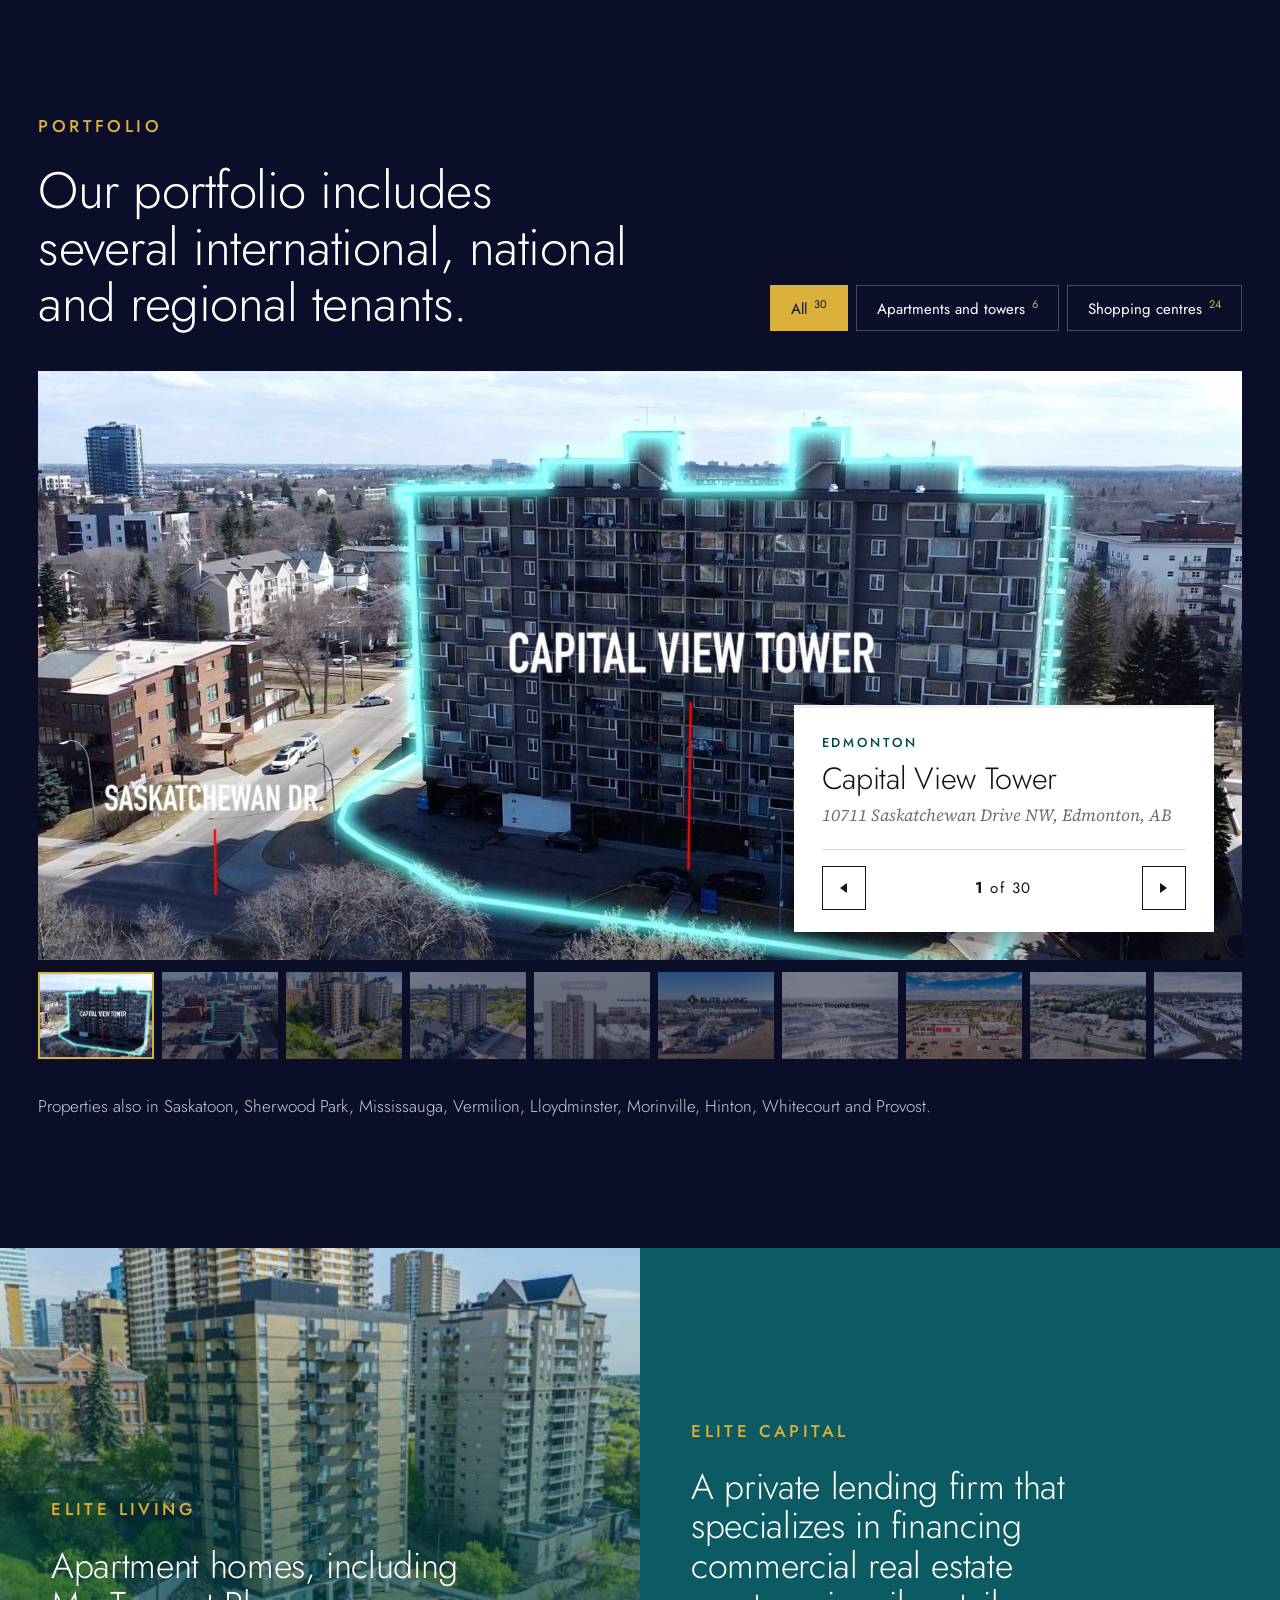
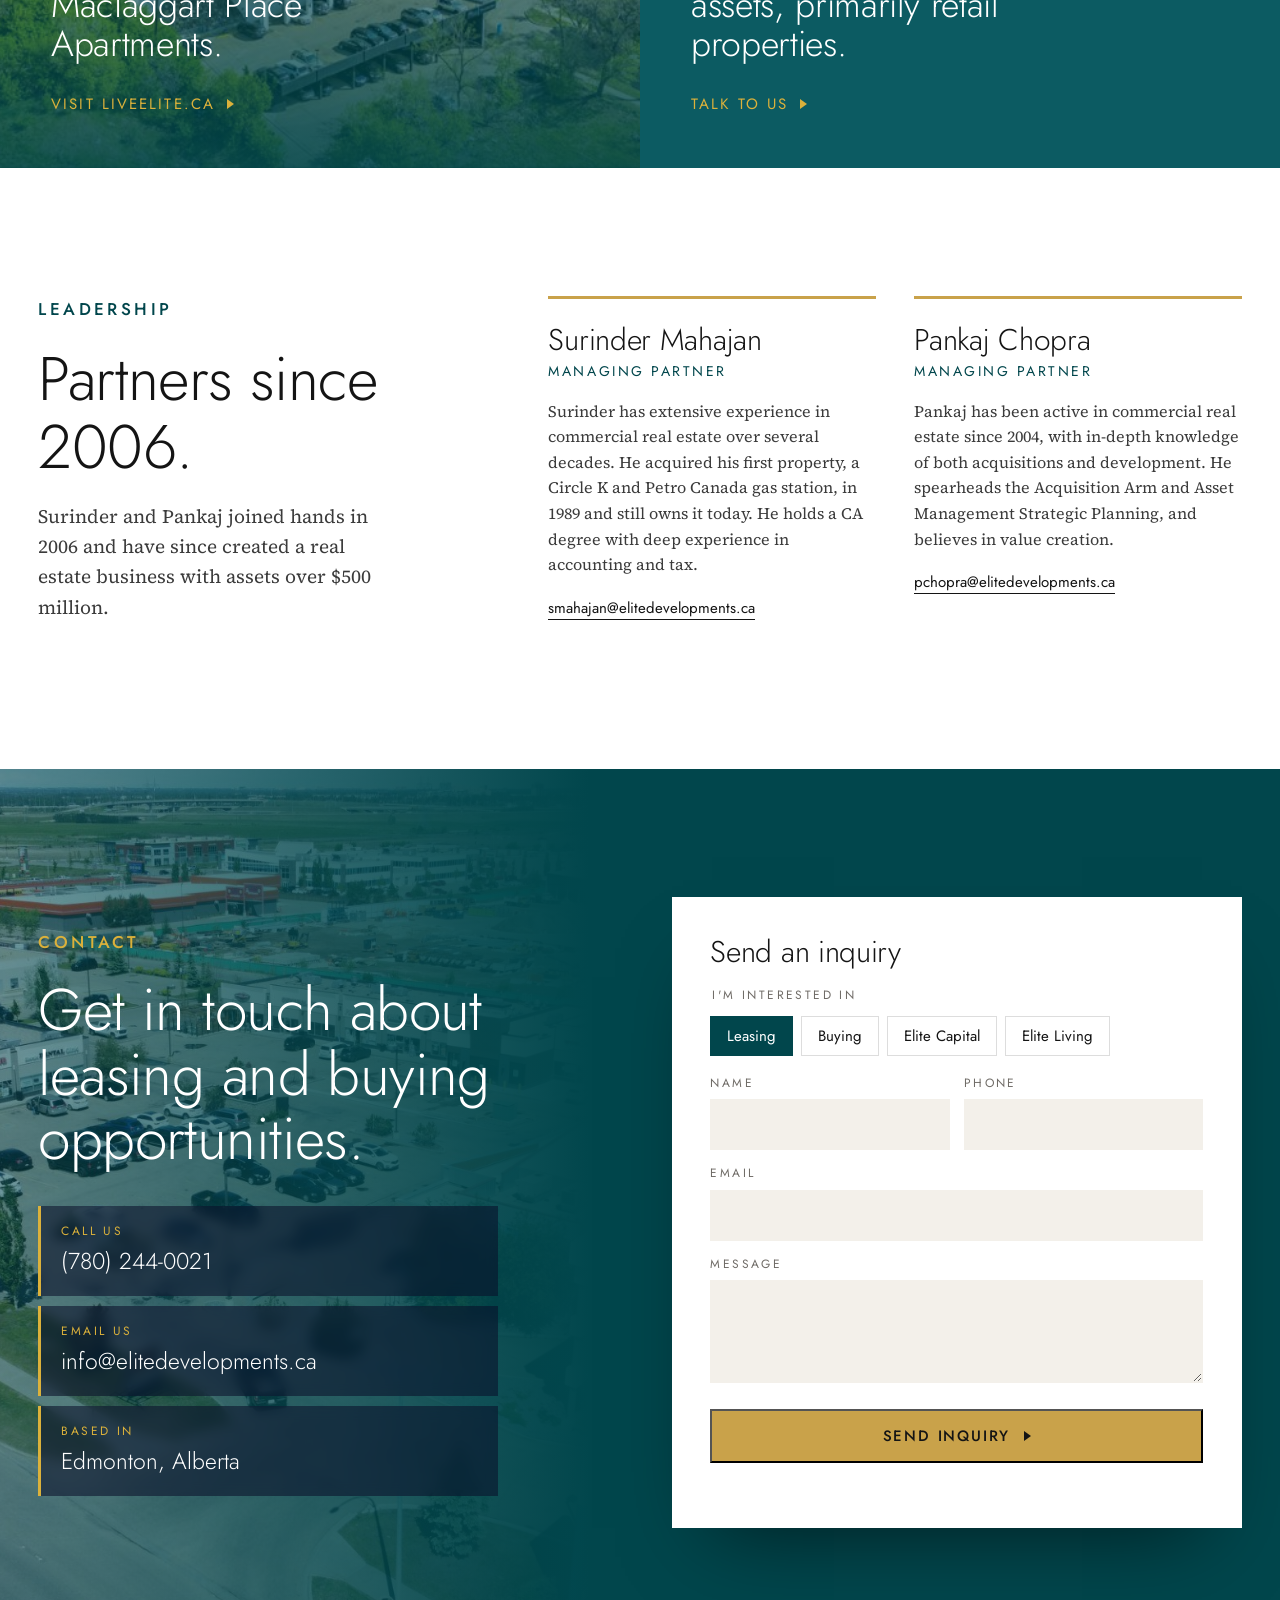
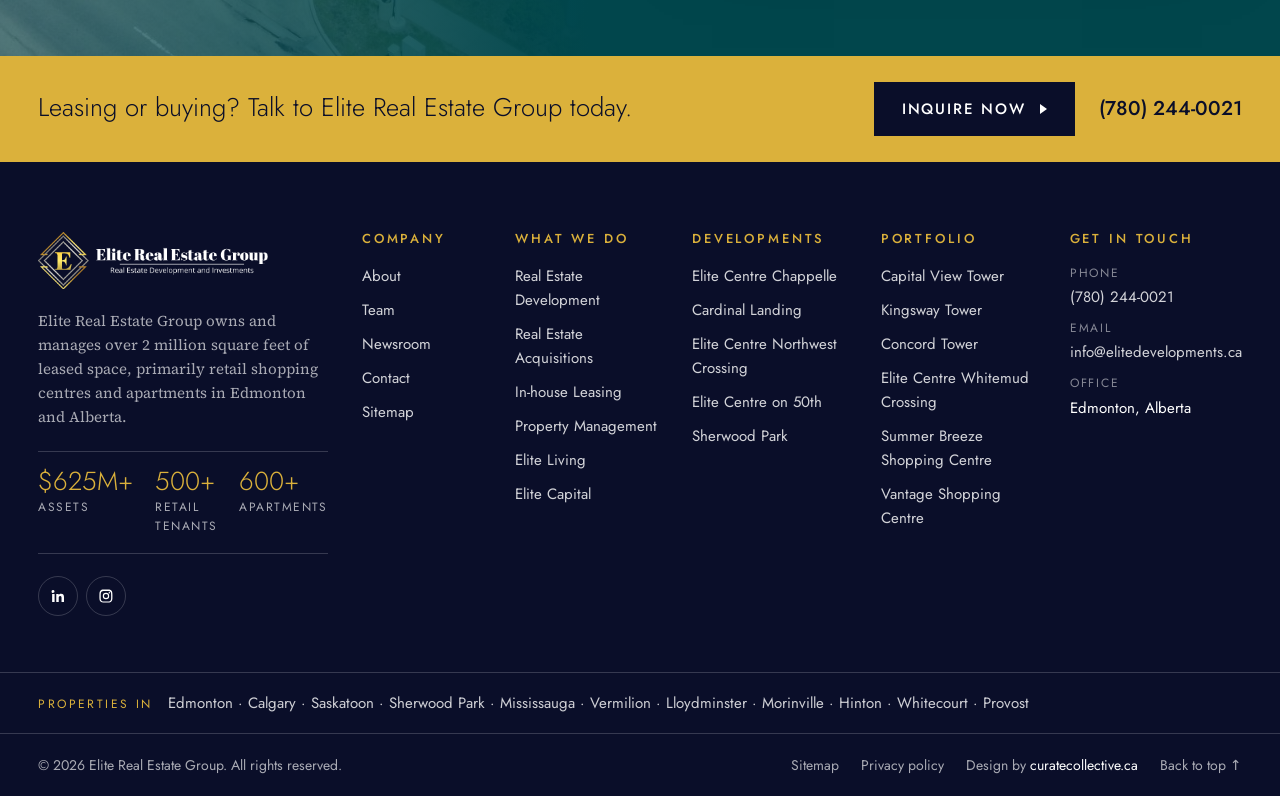
==== commit 2188e9bc: "Multi-colour service boxes, developments portfolio grid with filters, portfolio spotlight viewer, co" ====
--- a/index.html
+++ b/index.html
@@ -134,107 +134,137 @@
       </div>
     </section>
 
-    <!-- DEVELOPMENTS: status board -->
+    <!-- DEVELOPMENTS: portfolio grid -->
     <section class="board-sec" id="developments" aria-labelledby="board-title">
       <div class="wrap">
-        <div class="board-head reveal">
-          <p class="kicker">Developments</p>
-          <h2 id="board-title">A track record of delivering high quality projects in a timely fashion.</h2>
-        </div>
-        <div class="board">
-          <div class="bcol bcol-progress reveal">
-            <div class="bcol-head"><h3>In progress</h3><span class="bcount">4</span></div>
-            <p class="bcol-note">Under way now across Edmonton.</p>
-            <ul>
-              <li class="bcard bcard-lead">
-                <figure><img src="assets/images/dev/cardinal-landing-sm.jpg" alt="Cardinal Landing" loading="lazy" width="720" height="480"></figure>
-                <div><h4>Cardinal Landing</h4><p>Edmonton, Alberta</p></div>
-              </li>
-              <li class="bcard">
-                <figure><img src="assets/images/dev/elite-centre-northwest-crossing-sm.jpg" alt="Elite Centre Northwest Crossing" loading="lazy" width="720" height="480"></figure>
-                <div><h4>Elite Centre Northwest Crossing</h4><p>403 Mistatim Way, Edmonton, Alberta</p></div>
-              </li>
-              <li class="bcard">
-                <figure><img src="assets/images/dev/elite-centre-on-50th-sm.jpg" alt="Elite Centre on 50th" loading="lazy" width="720" height="480"></figure>
-                <div><h4>Elite Centre on 50th</h4><p>4905 Roper Road NW, Edmonton, Alberta</p></div>
-              </li>
-              <li class="bcard">
-                <figure><img src="assets/images/dev/elite-centre-chappelle-sm.jpg" alt="Elite Centre Chappelle" loading="lazy" width="720" height="480"></figure>
-                <div><h4>Elite Centre Chappelle</h4><p>8305 Chappelle Way SW, Edmonton, Alberta</p></div>
-              </li>
-            </ul>
-          </div>
-          <div class="bcol bcol-future reveal">
-            <div class="bcol-head"><h3>Future projects</h3><span class="bcount">1</span></div>
-            <p class="bcol-note">Planned for Sherwood Park.</p>
-            <ul>
-              <li class="bcard bcard-lead">
-                <figure><img src="assets/images/dev/sherwood-park-sm.jpg" alt="Sherwood Park" loading="lazy" width="720" height="480"></figure>
-                <div><h4>Sherwood Park</h4><p>Lakeland Dr and Buckingham Dr, Sherwood Park, Alberta</p></div>
-              </li>
-            </ul>
-          </div>
-          <div class="bcol bcol-completed reveal">
-            <div class="bcol-head"><h3>Completed</h3><span class="bcount">5</span></div>
-            <p class="bcol-note">Delivered and operating.</p>
-            <ul>
-              <li class="bcard bcard-lead">
-                <figure><img src="assets/images/dev/elite-centre-tamarack-sm.jpg" alt="Elite Centre Tamarack" loading="lazy" width="720" height="480"></figure>
-                <div><h4>Elite Centre Tamarack</h4><p>2341 Maple Road NW, Edmonton, Alberta</p></div>
-              </li>
-              <li class="bcard">
-                <figure><img src="assets/images/dev/elite-centre-clareview-crossing-sm.jpg" alt="Elite Centre Clareview Crossing" loading="lazy" width="720" height="480"></figure>
-                <div><h4>Elite Centre Clareview Crossing</h4><p>Edmonton</p></div>
-              </li>
-              <li class="bcard">
-                <figure><img src="assets/images/dev/elite-pointe-at-windermere-sm.jpg" alt="Elite Pointe at Windermere" loading="lazy" width="720" height="480"></figure>
-                <div><h4>Elite Pointe at Windermere</h4><p>Edmonton</p></div>
-              </li>
-              <li class="bcard">
-                <figure><img src="assets/images/dev/windermere-elite-centre-sm.jpg" alt="Windermere Elite Centre" loading="lazy" width="720" height="480"></figure>
-                <div><h4>Windermere Elite Centre</h4><p>Edmonton</p></div>
-              </li>
-              <li class="bcard">
-                <figure><img src="assets/images/dev/millwoods-car-wash-sm.jpg" alt="Millwoods Car Wash" loading="lazy" width="720" height="480"></figure>
-                <div><h4>Millwoods Car Wash</h4><p>3606 82 Street NW, Edmonton, Alberta</p></div>
-              </li>
-            </ul>
-          </div>
-        </div>
-      </div>
-    </section>
-
-    <!-- PORTFOLIO: directory with live preview -->
-    <section class="dir-sec" id="portfolio" aria-labelledby="dir-title">
+        <div class="pf-head reveal">
+          <div>
+            <p class="kicker">Developments</p>
+            <h2 id="board-title">A track record of delivering high quality projects in a timely fashion.</h2>
+          </div>
+          <div class="pf-filter" role="group" aria-label="Sort developments">
+            <button class="is-on" data-f="all" aria-pressed="true">All <sup>10</sup></button>
+            <button data-f="progress" aria-pressed="false">In progress <sup>4</sup></button>
+            <button data-f="future" aria-pressed="false">Future projects <sup>1</sup></button>
+            <button data-f="completed" aria-pressed="false">Completed <sup>5</sup></button>
+          </div>
+        </div>
+        <div class="pf-grid" data-pf>
+          <a class="pf pf-big" href="#contact" data-status="progress" aria-label="Elite Centre Chappelle, In progress">
+            <img src="assets/images/dev/elite-centre-chappelle.jpg" alt="Elite Centre Chappelle, 8305 Chappelle Way SW, Edmonton, Alberta" loading="lazy">
+            <span class="pf-tag pf-progress">In progress</span>
+            <span class="pf-info"><span class="pf-name">Elite Centre Chappelle</span><span class="pf-addr">8305 Chappelle Way SW, Edmonton, Alberta</span><span class="pf-go" aria-hidden="true"><span class="tri"></span></span></span>
+          </a>
+          <a class="pf" href="#contact" data-status="progress" aria-label="Cardinal Landing, In progress">
+            <img src="assets/images/dev/cardinal-landing-sm.jpg" alt="Cardinal Landing, Edmonton, Alberta" loading="lazy">
+            <span class="pf-tag pf-progress">In progress</span>
+            <span class="pf-info"><span class="pf-name">Cardinal Landing</span><span class="pf-addr">Edmonton, Alberta</span><span class="pf-go" aria-hidden="true"><span class="tri"></span></span></span>
+          </a>
+          <a class="pf" href="#contact" data-status="progress" aria-label="Elite Centre Northwest Crossing, In progress">
+            <img src="assets/images/dev/elite-centre-northwest-crossing-sm.jpg" alt="Elite Centre Northwest Crossing, 403 Mistatim Way, Edmonton, Alberta" loading="lazy">
+            <span class="pf-tag pf-progress">In progress</span>
+            <span class="pf-info"><span class="pf-name">Elite Centre Northwest Crossing</span><span class="pf-addr">403 Mistatim Way, Edmonton, Alberta</span><span class="pf-go" aria-hidden="true"><span class="tri"></span></span></span>
+          </a>
+          <a class="pf" href="#contact" data-status="progress" aria-label="Elite Centre on 50th, In progress">
+            <img src="assets/images/dev/elite-centre-on-50th-sm.jpg" alt="Elite Centre on 50th, 4905 Roper Road NW, Edmonton, Alberta" loading="lazy">
+            <span class="pf-tag pf-progress">In progress</span>
+            <span class="pf-info"><span class="pf-name">Elite Centre on 50th</span><span class="pf-addr">4905 Roper Road NW, Edmonton, Alberta</span><span class="pf-go" aria-hidden="true"><span class="tri"></span></span></span>
+          </a>
+          <a class="pf pf-wide" href="#contact" data-status="future" aria-label="Sherwood Park, Future project">
+            <img src="assets/images/dev/sherwood-park-sm.jpg" alt="Sherwood Park, Lakeland Dr and Buckingham Dr, Sherwood Park, Alberta" loading="lazy">
+            <span class="pf-tag pf-future">Future project</span>
+            <span class="pf-info"><span class="pf-name">Sherwood Park</span><span class="pf-addr">Lakeland Dr and Buckingham Dr, Sherwood Park, Alberta</span><span class="pf-go" aria-hidden="true"><span class="tri"></span></span></span>
+          </a>
+          <a class="pf pf-big" href="#contact" data-status="completed" aria-label="Elite Centre Tamarack, Completed">
+            <img src="assets/images/dev/elite-centre-tamarack.jpg" alt="Elite Centre Tamarack, 2341 Maple Road NW, Edmonton, Alberta" loading="lazy">
+            <span class="pf-tag pf-completed">Completed</span>
+            <span class="pf-info"><span class="pf-name">Elite Centre Tamarack</span><span class="pf-addr">2341 Maple Road NW, Edmonton, Alberta</span><span class="pf-go" aria-hidden="true"><span class="tri"></span></span></span>
+          </a>
+          <a class="pf" href="#contact" data-status="completed" aria-label="Elite Centre Clareview Crossing, Completed">
+            <img src="assets/images/dev/elite-centre-clareview-crossing-sm.jpg" alt="Elite Centre Clareview Crossing, Edmonton" loading="lazy">
+            <span class="pf-tag pf-completed">Completed</span>
+            <span class="pf-info"><span class="pf-name">Elite Centre Clareview Crossing</span><span class="pf-addr">Edmonton</span><span class="pf-go" aria-hidden="true"><span class="tri"></span></span></span>
+          </a>
+          <a class="pf" href="#contact" data-status="completed" aria-label="Elite Pointe at Windermere, Completed">
+            <img src="assets/images/dev/elite-pointe-at-windermere-sm.jpg" alt="Elite Pointe at Windermere, Edmonton" loading="lazy">
+            <span class="pf-tag pf-completed">Completed</span>
+            <span class="pf-info"><span class="pf-name">Elite Pointe at Windermere</span><span class="pf-addr">Edmonton</span><span class="pf-go" aria-hidden="true"><span class="tri"></span></span></span>
+          </a>
+          <a class="pf" href="#contact" data-status="completed" aria-label="Windermere Elite Centre, Completed">
+            <img src="assets/images/dev/windermere-elite-centre-sm.jpg" alt="Windermere Elite Centre, Edmonton" loading="lazy">
+            <span class="pf-tag pf-completed">Completed</span>
+            <span class="pf-info"><span class="pf-name">Windermere Elite Centre</span><span class="pf-addr">Edmonton</span><span class="pf-go" aria-hidden="true"><span class="tri"></span></span></span>
+          </a>
+          <a class="pf" href="#contact" data-status="completed" aria-label="Millwoods Car Wash, Completed">
+            <img src="assets/images/dev/millwoods-car-wash-sm.jpg" alt="Millwoods Car Wash, 3606 82 Street NW, Edmonton, Alberta" loading="lazy">
+            <span class="pf-tag pf-completed">Completed</span>
+            <span class="pf-info"><span class="pf-name">Millwoods Car Wash</span><span class="pf-addr">3606 82 Street NW, Edmonton, Alberta</span><span class="pf-go" aria-hidden="true"><span class="tri"></span></span></span>
+          </a>
+        </div>
+      </div>
+    </section>
+
+    <!-- PORTFOLIO: spotlight viewer -->
+    <section class="spot" id="portfolio" aria-labelledby="spot-title">
       <div class="wrap">
-        <div class="dir-head reveal">
-          <p class="kicker">Portfolio</p>
-          <h2 id="dir-title">Our portfolio includes several international, national and regional tenants.</h2>
-        </div>
-        <div class="dir">
-          <div class="dir-lists">
-          <div class="dgroup dgroup-edmonton">
-            <h3>Edmonton <sup>27</sup></h3>
-            <ul><li data-img="assets/images/port/capital-view-tower-sm.jpg"><span class="dn">Capital View Tower</span><span class="da">10711 Saskatchewan Drive NW, Edmonton, AB</span></li><li data-img="assets/images/port/kingsway-tower-sm.jpg"><span class="dn">Kingsway Tower</span><span class="da">11027 102 Street NW, Edmonton, AB</span></li><li data-img="assets/images/port/the-palisades-sm.jpg"><span class="dn">The Palisades</span><span class="da">9820 104 Street NW, Edmonton, AB T5K 0Y8</span></li><li data-img="assets/images/port/tower-hill-sm.jpg"><span class="dn">Tower Hill</span><span class="da">9624 105 St NW, Edmonton, AB T5K 0Z8</span></li><li data-img="assets/images/port/elite-centre-whitemud-crossing-sm.jpg"><span class="dn">Elite Centre Whitemud Crossing</span><span class="da">4211 106 Street NW, Edmonton, AB</span></li><li data-img="assets/images/port/elite-centre-tamarack-sm.jpg"><span class="dn">Elite Centre Tamarack</span><span class="da">2341 Maple Road NW, Edmonton</span></li><li data-img="assets/images/port/concord-tower-sm.jpg"><span class="dn">Concord Tower</span><span class="da">11147 Whyte Avenue NW, Edmonton, AB</span></li><li data-img="assets/images/port/summer-breeze-shopping-centre-sm.jpg"><span class="dn">Summer Breeze Shopping Centre</span><span class="da">4108 Calgary Trail NW, Edmonton, AB</span></li><li data-img="assets/images/port/elite-centre-crossroads-sm.jpg"><span class="dn">Elite Centre Crossroads</span><span class="da">4208 Calgary Trail NW, Edmonton, AB</span></li><li data-img="assets/images/port/mactaggart-place-apartments-sm.jpg"><span class="dn">MacTaggart Place Apartments</span><span class="da">5872 Mullen Place NW, Edmonton, AB</span></li><li data-img="assets/images/port/elite-coast-home-centre-sm.jpg"><span class="dn">Elite Coast Home Centre</span><span class="da">10804 170 Street NW, Edmonton, AB</span></li><li data-img="assets/images/port/elite-centre-ellerslie-landing-sm.jpg"><span class="dn">Elite Centre Ellerslie Landing</span><span class="da">9204 Ellerslie Rd SW, Edmonton, AB T6X 0K6</span></li><li data-img="assets/images/port/elite-centre-parsons-sm.jpg"><span class="dn">Elite Centre Parsons</span><span class="da">3408 99 St NW, Edmonton, AB</span></li><li data-img="assets/images/port/elite-centre-daly-grove-sm.jpg"><span class="dn">Elite Centre Daly Grove</span><span class="da">4205 23 AVE NW, Edmonton</span></li><li data-img="assets/images/port/elite-centre-k-mall-sm.jpg"><span class="dn">Elite Centre K-Mall</span><span class="da">9261 34 Avenue, Edmonton, AB</span></li><li data-img="assets/images/port/elite-centre-chappelle-sm.jpg"><span class="dn">Elite Centre Chappelle</span><span class="da">8305 Chappelle Way SW, Edmonton</span></li><li data-img="assets/images/port/elite-centre-palisades-sm.jpg"><span class="dn">Elite Centre Palisades</span><span class="da">127th Street NW & 140th Avenue NW, Edmonton</span></li><li data-img="assets/images/port/elite-centre-bluequill-sm.jpg"><span class="dn">Elite Centre Bluequill</span><span class="da">348 Saddleback Road NW, Edmonton, AB</span></li><li data-img="assets/images/port/elite-centre-clareview-crossing-sm.jpg"><span class="dn">Elite Centre Clareview Crossing</span><span class="da">13750 50 St, Edmonton</span></li><li data-img="assets/images/port/elite-centre-parkwest-sm.jpg"><span class="dn">Elite Centre Parkwest</span><span class="da">18904/28 87 AVE NW, Edmonton</span></li><li data-img="assets/images/port/elite-centre-duggan-sm.jpg"><span class="dn">Elite Centre Duggan</span><span class="da">4027 106 St. NW, Edmonton</span></li><li data-img="assets/images/port/plaza-97-sm.jpg"><span class="dn">Plaza 97</span><span class="da">12703 97 Street NW, Edmonton</span></li><li data-img="assets/images/port/elite-centre-tipaskan-sm.jpg"><span class="dn">Elite Centre Tipaskan</span><span class="da">3606 82 Street NW, Edmonton</span></li><li data-img="assets/images/port/elite-centre-nw-crossing-sm.jpg"><span class="dn">Elite Centre NW Crossing</span><span class="da">403 Mistatim Way NW</span></li><li data-img="assets/images/port/elite-centre-millcreek-sm.jpg"><span class="dn">Elite Centre Millcreek</span><span class="da">4004 50 Street NW, Edmonton</span></li><li data-img="assets/images/port/elite-centre-kennedale-sm.jpg"><span class="dn">Elite Centre Kennedale</span><span class="da">12981 50th Street NW, Edmonton, AB, T5A 3P3</span></li><li data-img="assets/images/port/elite-centre-aspenwood-sm.jpg"><span class="dn">Elite Centre Aspenwood</span><span class="da">4412 36 Avenue NW, Edmonton</span></li></ul>
-          </div>
-          <div class="dgroup dgroup-calgary">
-            <h3>Calgary <sup>2</sup></h3>
-            <ul><li data-img="assets/images/port/elite-centre-macewan-sm.jpg"><span class="dn">Elite Centre MacEwan</span><span class="da">16 MacEwan Drive NW, Calgary, AB</span></li><li data-img="assets/images/port/elite-centre-memorial-square-sm.jpg"><span class="dn">Elite Centre Memorial Square</span><span class="da">5268 Memorial Drive Calgary</span></li></ul>
-          </div>
-          <div class="dgroup dgroup-leduc">
-            <h3>Leduc <sup>1</sup></h3>
-            <ul><li data-img="assets/images/port/vantage-shopping-centre-sm.jpg"><span class="dn">Vantage Shopping Centre</span><span class="da">5110-50 street Leduc, AB</span></li></ul>
-          </div>
-            <div class="dgroup dgroup-more">
-              <h3>Also in</h3>
-              <p>Saskatoon, Sherwood Park, Mississauga, Vermilion, Lloydminster, Morinville, Hinton, Whitecourt and Provost.</p>
+        <div class="spot-head reveal">
+          <div>
+            <p class="kicker kicker-light">Portfolio</p>
+            <h2 id="spot-title">Our portfolio includes several international, national and regional tenants.</h2>
+          </div>
+          <div class="spot-tabs" role="group" aria-label="Portfolio type">
+            <button class="is-on" data-cat="all" aria-pressed="true">All <sup>30</sup></button>
+            <button data-cat="res" aria-pressed="false">Apartments and towers <sup>6</sup></button>
+            <button data-cat="retail" aria-pressed="false">Shopping centres <sup>24</sup></button>
+          </div>
+        </div>
+        <div class="spot-stage reveal">
+          <figure class="spot-fig"><img data-sp-img src="assets/images/port/capital-view-tower.jpg" alt="Capital View Tower, 10711 Saskatchewan Drive NW, Edmonton, AB"></figure>
+          <div class="spot-card" aria-live="polite">
+            <p class="spot-city" data-sp-city>Edmonton</p>
+            <h3 data-sp-name>Capital View Tower</h3>
+            <p class="spot-addr" data-sp-addr>10711 Saskatchewan Drive NW, Edmonton, AB</p>
+            <div class="spot-ctrl">
+              <button class="spot-arrow" data-sp-prev aria-label="Previous property"><span class="tri tri-l" aria-hidden="true"></span></button>
+              <span class="spot-count"><b data-sp-cur>1</b> of <span data-sp-total>30</span></span>
+              <button class="spot-arrow" data-sp-next aria-label="Next property"><span class="tri" aria-hidden="true"></span></button>
             </div>
-          </div>
-          <aside class="dir-view" aria-hidden="true">
-            <figure><img data-dir-img src="assets/images/port/elite-centre-parsons-sm.jpg" alt=""></figure>
-            <p class="dir-cap" data-dir-cap>Elite Centre Parsons</p>
-          </aside>
-        </div>
+            <span class="spot-timer" aria-hidden="true"><i></i></span>
+          </div>
+        </div>
+        <ul class="spot-strip" data-sp-strip>
+            <li><button class="sp-thumb is-on" data-cat="res" data-img="assets/images/port/capital-view-tower.jpg" data-name="Capital View Tower" data-addr="10711 Saskatchewan Drive NW, Edmonton, AB" data-city="Edmonton" aria-label="Capital View Tower"><img src="assets/images/port/capital-view-tower-sm.jpg" alt="" loading="lazy"></button></li>
+            <li><button class="sp-thumb" data-cat="res" data-img="assets/images/port/kingsway-tower.jpg" data-name="Kingsway Tower" data-addr="11027 102 Street NW, Edmonton, AB" data-city="Edmonton" aria-label="Kingsway Tower"><img src="assets/images/port/kingsway-tower-sm.jpg" alt="" loading="lazy"></button></li>
+            <li><button class="sp-thumb" data-cat="res" data-img="assets/images/port/the-palisades.jpg" data-name="The Palisades" data-addr="9820 104 Street NW, Edmonton, AB T5K 0Y8" data-city="Edmonton" aria-label="The Palisades"><img src="assets/images/port/the-palisades-sm.jpg" alt="" loading="lazy"></button></li>
+            <li><button class="sp-thumb" data-cat="res" data-img="assets/images/port/tower-hill.jpg" data-name="Tower Hill" data-addr="9624 105 St NW, Edmonton, AB T5K 0Z8" data-city="Edmonton" aria-label="Tower Hill"><img src="assets/images/port/tower-hill-sm.jpg" alt="" loading="lazy"></button></li>
+            <li><button class="sp-thumb" data-cat="res" data-img="assets/images/port/concord-tower.jpg" data-name="Concord Tower" data-addr="11147 Whyte Avenue NW, Edmonton, AB" data-city="Edmonton" aria-label="Concord Tower"><img src="assets/images/port/concord-tower-sm.jpg" alt="" loading="lazy"></button></li>
+            <li><button class="sp-thumb" data-cat="res" data-img="assets/images/port/mactaggart-place-apartments.jpg" data-name="MacTaggart Place Apartments" data-addr="5872 Mullen Place NW, Edmonton, AB" data-city="Edmonton" aria-label="MacTaggart Place Apartments"><img src="assets/images/port/mactaggart-place-apartments-sm.jpg" alt="" loading="lazy"></button></li>
+            <li><button class="sp-thumb" data-cat="retail" data-img="assets/images/port/elite-centre-whitemud-crossing.jpg" data-name="Elite Centre Whitemud Crossing" data-addr="4211 106 Street NW, Edmonton, AB" data-city="Edmonton" aria-label="Elite Centre Whitemud Crossing"><img src="assets/images/port/elite-centre-whitemud-crossing-sm.jpg" alt="" loading="lazy"></button></li>
+            <li><button class="sp-thumb" data-cat="retail" data-img="assets/images/port/elite-centre-tamarack.jpg" data-name="Elite Centre Tamarack" data-addr="2341 Maple Road NW, Edmonton" data-city="Edmonton" aria-label="Elite Centre Tamarack"><img src="assets/images/port/elite-centre-tamarack-sm.jpg" alt="" loading="lazy"></button></li>
+            <li><button class="sp-thumb" data-cat="retail" data-img="assets/images/port/summer-breeze-shopping-centre.jpg" data-name="Summer Breeze Shopping Centre" data-addr="4108 Calgary Trail NW, Edmonton, AB" data-city="Edmonton" aria-label="Summer Breeze Shopping Centre"><img src="assets/images/port/summer-breeze-shopping-centre-sm.jpg" alt="" loading="lazy"></button></li>
+            <li><button class="sp-thumb" data-cat="retail" data-img="assets/images/port/elite-centre-crossroads.jpg" data-name="Elite Centre Crossroads" data-addr="4208 Calgary Trail NW, Edmonton, AB" data-city="Edmonton" aria-label="Elite Centre Crossroads"><img src="assets/images/port/elite-centre-crossroads-sm.jpg" alt="" loading="lazy"></button></li>
+            <li><button class="sp-thumb" data-cat="retail" data-img="assets/images/port/elite-coast-home-centre.jpg" data-name="Elite Coast Home Centre" data-addr="10804 170 Street NW, Edmonton, AB" data-city="Edmonton" aria-label="Elite Coast Home Centre"><img src="assets/images/port/elite-coast-home-centre-sm.jpg" alt="" loading="lazy"></button></li>
+            <li><button class="sp-thumb" data-cat="retail" data-img="assets/images/port/elite-centre-ellerslie-landing.jpg" data-name="Elite Centre Ellerslie Landing" data-addr="9204 Ellerslie Rd SW, Edmonton, AB T6X 0K6" data-city="Edmonton" aria-label="Elite Centre Ellerslie Landing"><img src="assets/images/port/elite-centre-ellerslie-landing-sm.jpg" alt="" loading="lazy"></button></li>
+            <li><button class="sp-thumb" data-cat="retail" data-img="assets/images/port/elite-centre-parsons.jpg" data-name="Elite Centre Parsons" data-addr="3408 99 St NW, Edmonton, AB" data-city="Edmonton" aria-label="Elite Centre Parsons"><img src="assets/images/port/elite-centre-parsons-sm.jpg" alt="" loading="lazy"></button></li>
+            <li><button class="sp-thumb" data-cat="retail" data-img="assets/images/port/elite-centre-daly-grove.jpg" data-name="Elite Centre Daly Grove" data-addr="4205 23 AVE NW, Edmonton" data-city="Edmonton" aria-label="Elite Centre Daly Grove"><img src="assets/images/port/elite-centre-daly-grove-sm.jpg" alt="" loading="lazy"></button></li>
+            <li><button class="sp-thumb" data-cat="retail" data-img="assets/images/port/elite-centre-k-mall.jpg" data-name="Elite Centre K-Mall" data-addr="9261 34 Avenue, Edmonton, AB" data-city="Edmonton" aria-label="Elite Centre K-Mall"><img src="assets/images/port/elite-centre-k-mall-sm.jpg" alt="" loading="lazy"></button></li>
+            <li><button class="sp-thumb" data-cat="retail" data-img="assets/images/port/elite-centre-chappelle.jpg" data-name="Elite Centre Chappelle" data-addr="8305 Chappelle Way SW, Edmonton" data-city="Edmonton" aria-label="Elite Centre Chappelle"><img src="assets/images/port/elite-centre-chappelle-sm.jpg" alt="" loading="lazy"></button></li>
+            <li><button class="sp-thumb" data-cat="retail" data-img="assets/images/port/elite-centre-macewan.jpg" data-name="Elite Centre MacEwan" data-addr="16 MacEwan Drive NW, Calgary, AB" data-city="Calgary" aria-label="Elite Centre MacEwan"><img src="assets/images/port/elite-centre-macewan-sm.jpg" alt="" loading="lazy"></button></li>
+            <li><button class="sp-thumb" data-cat="retail" data-img="assets/images/port/elite-centre-palisades.jpg" data-name="Elite Centre Palisades" data-addr="127th Street NW & 140th Avenue NW, Edmonton" data-city="Edmonton" aria-label="Elite Centre Palisades"><img src="assets/images/port/elite-centre-palisades-sm.jpg" alt="" loading="lazy"></button></li>
+            <li><button class="sp-thumb" data-cat="retail" data-img="assets/images/port/elite-centre-bluequill.jpg" data-name="Elite Centre Bluequill" data-addr="348 Saddleback Road NW, Edmonton, AB" data-city="Edmonton" aria-label="Elite Centre Bluequill"><img src="assets/images/port/elite-centre-bluequill-sm.jpg" alt="" loading="lazy"></button></li>
+            <li><button class="sp-thumb" data-cat="retail" data-img="assets/images/port/elite-centre-memorial-square.jpg" data-name="Elite Centre Memorial Square" data-addr="5268 Memorial Drive Calgary" data-city="Calgary" aria-label="Elite Centre Memorial Square"><img src="assets/images/port/elite-centre-memorial-square-sm.jpg" alt="" loading="lazy"></button></li>
+            <li><button class="sp-thumb" data-cat="retail" data-img="assets/images/port/elite-centre-clareview-crossing.jpg" data-name="Elite Centre Clareview Crossing" data-addr="13750 50 St, Edmonton" data-city="Edmonton" aria-label="Elite Centre Clareview Crossing"><img src="assets/images/port/elite-centre-clareview-crossing-sm.jpg" alt="" loading="lazy"></button></li>
+            <li><button class="sp-thumb" data-cat="retail" data-img="assets/images/port/elite-centre-parkwest.jpg" data-name="Elite Centre Parkwest" data-addr="18904/28 87 AVE NW, Edmonton" data-city="Edmonton" aria-label="Elite Centre Parkwest"><img src="assets/images/port/elite-centre-parkwest-sm.jpg" alt="" loading="lazy"></button></li>
+            <li><button class="sp-thumb" data-cat="retail" data-img="assets/images/port/elite-centre-duggan.jpg" data-name="Elite Centre Duggan" data-addr="4027 106 St. NW, Edmonton" data-city="Edmonton" aria-label="Elite Centre Duggan"><img src="assets/images/port/elite-centre-duggan-sm.jpg" alt="" loading="lazy"></button></li>
+            <li><button class="sp-thumb" data-cat="retail" data-img="assets/images/port/plaza-97.jpg" data-name="Plaza 97" data-addr="12703 97 Street NW, Edmonton" data-city="Edmonton" aria-label="Plaza 97"><img src="assets/images/port/plaza-97-sm.jpg" alt="" loading="lazy"></button></li>
+            <li><button class="sp-thumb" data-cat="retail" data-img="assets/images/port/elite-centre-tipaskan.jpg" data-name="Elite Centre Tipaskan" data-addr="3606 82 Street NW, Edmonton" data-city="Edmonton" aria-label="Elite Centre Tipaskan"><img src="assets/images/port/elite-centre-tipaskan-sm.jpg" alt="" loading="lazy"></button></li>
+            <li><button class="sp-thumb" data-cat="retail" data-img="assets/images/port/elite-centre-nw-crossing.jpg" data-name="Elite Centre NW Crossing" data-addr="403 Mistatim Way NW" data-city="Edmonton" aria-label="Elite Centre NW Crossing"><img src="assets/images/port/elite-centre-nw-crossing-sm.jpg" alt="" loading="lazy"></button></li>
+            <li><button class="sp-thumb" data-cat="retail" data-img="assets/images/port/elite-centre-millcreek.jpg" data-name="Elite Centre Millcreek" data-addr="4004 50 Street NW, Edmonton" data-city="Edmonton" aria-label="Elite Centre Millcreek"><img src="assets/images/port/elite-centre-millcreek-sm.jpg" alt="" loading="lazy"></button></li>
+            <li><button class="sp-thumb" data-cat="retail" data-img="assets/images/port/vantage-shopping-centre.jpg" data-name="Vantage Shopping Centre" data-addr="5110-50 street Leduc, AB" data-city="Leduc" aria-label="Vantage Shopping Centre"><img src="assets/images/port/vantage-shopping-centre-sm.jpg" alt="" loading="lazy"></button></li>
+            <li><button class="sp-thumb" data-cat="retail" data-img="assets/images/port/elite-centre-kennedale.jpg" data-name="Elite Centre Kennedale" data-addr="12981 50th Street NW, Edmonton, AB, T5A 3P3" data-city="Edmonton" aria-label="Elite Centre Kennedale"><img src="assets/images/port/elite-centre-kennedale-sm.jpg" alt="" loading="lazy"></button></li>
+            <li><button class="sp-thumb" data-cat="retail" data-img="assets/images/port/elite-centre-aspenwood.jpg" data-name="Elite Centre Aspenwood" data-addr="4412 36 Avenue NW, Edmonton" data-city="Edmonton" aria-label="Elite Centre Aspenwood"><img src="assets/images/port/elite-centre-aspenwood-sm.jpg" alt="" loading="lazy"></button></li>
+        </ul>
+        <p class="spot-also reveal">Properties also in Saskatoon, Sherwood Park, Mississauga, Vermilion, Lloydminster, Morinville, Hinton, Whitecourt and Provost.</p>
       </div>
     </section>
 
@@ -276,41 +306,79 @@
 
     <!-- CONTACT -->
     <section class="contact" id="contact" aria-labelledby="contact-title">
+      <div class="contact-img" aria-hidden="true"><img src="assets/images/port/elite-centre-ellerslie-landing.jpg" alt="" loading="lazy"></div>
       <div class="wrap contact-grid">
-        <div class="reveal">
-          <p class="kicker">Contact</p>
+        <div class="contact-copy reveal">
+          <p class="kicker kicker-light">Contact</p>
           <h2 id="contact-title">Get in touch about leasing and buying opportunities.</h2>
-        </div>
-        <div class="contact-lines reveal">
-          <a href="tel:+17802440021"><span>Call</span>(780) 244-0021</a>
-          <a href="mailto:info@elitedevelopments.ca"><span>Email</span>info@elitedevelopments.ca</a>
-          <a class="btn btn-ink" href="mailto:info@elitedevelopments.ca?subject=Leasing%20and%20buying%20inquiry">Inquire now <span class="tri" aria-hidden="true"></span></a>
-        </div>
+          <ul class="contact-cards">
+            <li><a href="tel:+17802440021"><span>Call us</span><strong>(780) 244-0021</strong></a></li>
+            <li><a href="mailto:info@elitedevelopments.ca"><span>Email us</span><strong>info@elitedevelopments.ca</strong></a></li>
+            <li><span><span>Based in</span><strong>Edmonton, Alberta</strong></span></li>
+          </ul>
+        </div>
+        <form class="cform reveal" action="mailto:info@elitedevelopments.ca" method="post" enctype="text/plain" novalidate>
+          <h3>Send an inquiry</h3>
+          <fieldset class="chips">
+            <legend>I'm interested in</legend>
+            <label><input type="radio" name="topic" value="Leasing" checked><span>Leasing</span></label>
+            <label><input type="radio" name="topic" value="Buying"><span>Buying</span></label>
+            <label><input type="radio" name="topic" value="Elite Capital financing"><span>Elite Capital</span></label>
+            <label><input type="radio" name="topic" value="Elite Living apartments"><span>Elite Living</span></label>
+          </fieldset>
+          <div class="crow">
+            <label class="cf"><span>Name</span><input name="name" type="text" autocomplete="name" required></label>
+            <label class="cf"><span>Phone</span><input name="phone" type="tel" autocomplete="tel"></label>
+          </div>
+          <label class="cf"><span>Email</span><input name="email" type="email" autocomplete="email" required></label>
+          <label class="cf"><span>Message</span><textarea name="message" rows="3"></textarea></label>
+          <button class="btn btn-gold cbtn" type="submit">Send inquiry <span class="tri" aria-hidden="true"></span></button>
+          <p class="cnote" role="status" aria-live="polite"></p>
+        </form>
       </div>
     </section>
   </main>
 
   <footer class="ftr">
-    <div class="wrap ftr-in">
-      <img src="assets/images/logo-header.png" alt="Elite Real Estate Group" width="220" height="56" loading="lazy">
-      <ul class="ftr-nav">
-        <li><a href="#about">About</a></li>
-        <li><a href="#leadership">Team</a></li>
-        <li><a href="#portfolio">Portfolio</a></li>
-        <li><a href="#developments">Developments</a></li>
-        <li><a href="https://liveelite.ca" target="_blank" rel="noopener">Elite Living</a></li>
-        <li><a href="#group">Elite Capital</a></li>
-        <li><a href="#" data-nolink>Newsroom</a></li>
-        <li><a href="#contact">Contact</a></li>
-      </ul>
-      <ul class="ftr-soc">
-        <li><a href="https://www.linkedin.com/company/elite-real-estate-group1/" target="_blank" rel="noopener">LinkedIn</a></li>
-        <li><a href="https://www.instagram.com/eliterealestate.yeg/" target="_blank" rel="noopener">Instagram</a></li>
-      </ul>
-    </div>
+    <div class="ftr-band">
+      <div class="wrap ftr-band-in">
+        <p>Leasing or buying? Talk to Elite Real Estate Group today.</p>
+        <div class="ftr-band-ctas"><a class="btn btn-gold" href="#contact">Inquire now <span class="tri" aria-hidden="true"></span></a><a class="ftr-phone" href="tel:+17802440021">(780) 244-0021</a></div>
+      </div>
+    </div>
+    <div class="wrap ftr-grid">
+      <div class="ftr-brand">
+        <img src="assets/images/logo-header.png" alt="Elite Real Estate Group" width="230" height="58" loading="lazy">
+        <p>Elite Real Estate Group owns and manages over 2 million square feet of leased space, primarily retail shopping centres and apartments in Edmonton and Alberta.</p>
+        <dl class="ftr-stats">
+          <div><dt>$625M+</dt><dd>Assets</dd></div>
+          <div><dt>500+</dt><dd>Retail tenants</dd></div>
+          <div><dt>600+</dt><dd>Apartments</dd></div>
+        </dl>
+        <div class="ftr-soc"><a href="https://www.linkedin.com/company/elite-real-estate-group1/" target="_blank" rel="noopener" aria-label="LinkedIn"><svg viewBox="0 0 24 24" aria-hidden="true"><path d="M6.9 21H3.2V8.9h3.7V21ZM5 7.3a2.2 2.2 0 1 1 0-4.3 2.2 2.2 0 0 1 0 4.3ZM21 21h-3.7v-5.9c0-1.4 0-3.2-2-3.2s-2.2 1.5-2.2 3.1v6H9.4V8.9H13v1.7c.5-.9 1.7-2 3.5-2 3.8 0 4.5 2.5 4.5 5.7V21Z"/></svg></a><a href="https://www.instagram.com/eliterealestate.yeg/" target="_blank" rel="noopener" aria-label="Instagram"><svg viewBox="0 0 24 24" aria-hidden="true"><path d="M12 7.2a4.8 4.8 0 1 0 0 9.6 4.8 4.8 0 0 0 0-9.6Zm0 7.9a3.1 3.1 0 1 1 0-6.2 3.1 3.1 0 0 1 0 6.2Zm6.1-8.1a1.1 1.1 0 1 1-2.2 0 1.1 1.1 0 0 1 2.2 0ZM21.5 8c-.1-1.6-.4-3-1.6-4.1C18.8 2.8 17.4 2.5 15.8 2.4c-1.6-.1-6.4-.1-8 0-1.6.1-3 .4-4.1 1.6C2.6 5.1 2.3 6.5 2.2 8.1c-.1 1.6-.1 6.4 0 8 .1 1.6.4 3 1.6 4.1 1.1 1.1 2.5 1.5 4.1 1.6 1.6.1 6.4.1 8 0 1.6-.1 3-.4 4.1-1.6 1.1-1.1 1.5-2.5 1.6-4.1.1-1.6.1-6.4-.1-8.1Zm-2.2 9.9a3.2 3.2 0 0 1-1.8 1.8c-1.3.5-4.3.4-5.6.4s-4.4.1-5.6-.4a3.2 3.2 0 0 1-1.8-1.8c-.5-1.3-.4-4.3-.4-5.6s-.1-4.4.4-5.6a3.2 3.2 0 0 1 1.8-1.8c1.3-.5 4.3-.4 5.6-.4s4.4-.1 5.6.4a3.2 3.2 0 0 1 1.8 1.8c.5 1.3.4 4.3.4 5.6s.1 4.4-.4 5.6Z"/></svg></a></div>
+      </div>
+      <nav class="ftr-col" aria-label="Company"><h3>Company</h3><ul>
+        <li><a href="#about">About</a></li><li><a href="#leadership">Team</a></li><li><a href="#" data-nolink>Newsroom</a></li><li><a href="#contact">Contact</a></li><li><a href="https://elitedevelopments.ca/site-map/">Sitemap</a></li>
+      </ul></nav>
+      <nav class="ftr-col" aria-label="What we do"><h3>What we do</h3><ul>
+        <li><a href="#about">Real Estate Development</a></li><li><a href="#about">Real Estate Acquisitions</a></li><li><a href="#contact">In-house Leasing</a></li><li><a href="#contact">Property Management</a></li><li><a href="https://liveelite.ca" target="_blank" rel="noopener">Elite Living</a></li><li><a href="#group">Elite Capital</a></li>
+      </ul></nav>
+      <nav class="ftr-col" aria-label="Developments"><h3>Developments</h3><ul>
+        <li><a href="#developments">Elite Centre Chappelle</a></li><li><a href="#developments">Cardinal Landing</a></li><li><a href="#developments">Elite Centre Northwest Crossing</a></li><li><a href="#developments">Elite Centre on 50th</a></li><li><a href="#developments">Sherwood Park</a></li>
+      </ul></nav>
+      <nav class="ftr-col" aria-label="Portfolio"><h3>Portfolio</h3><ul>
+        <li><a href="#portfolio">Capital View Tower</a></li><li><a href="#portfolio">Kingsway Tower</a></li><li><a href="#portfolio">Concord Tower</a></li><li><a href="#portfolio">Elite Centre Whitemud Crossing</a></li><li><a href="#portfolio">Summer Breeze Shopping Centre</a></li><li><a href="#portfolio">Vantage Shopping Centre</a></li>
+      </ul></nav>
+      <div class="ftr-col ftr-contact"><h3>Get in touch</h3><ul>
+        <li><span>Phone</span><a href="tel:+17802440021">(780) 244-0021</a></li>
+        <li><span>Email</span><a href="mailto:info@elitedevelopments.ca">info@elitedevelopments.ca</a></li>
+        <li><span>Office</span>Edmonton, Alberta</li>
+      </ul></div>
+    </div>
+    <div class="ftr-cities"><div class="wrap"><span>Properties in</span> Edmonton &middot; Calgary &middot; Saskatoon &middot; Sherwood Park &middot; Mississauga &middot; Vermilion &middot; Lloydminster &middot; Morinville &middot; Hinton &middot; Whitecourt &middot; Provost</div></div>
     <div class="wrap ftr-bottom">
       <p>&copy; <span data-year>2026</span> Elite Real Estate Group. All rights reserved.</p>
-      <ul><li><a href="https://elitedevelopments.ca/site-map/">Sitemap</a></li><li><a href="https://elitedevelopments.ca/privacy-policy/">Privacy policy</a></li></ul>
+      <ul><li><a href="https://elitedevelopments.ca/site-map/">Sitemap</a></li><li><a href="https://elitedevelopments.ca/privacy-policy/">Privacy policy</a></li><li class="credit">Design by <a href="https://curatecollective.ca/" target="_blank" rel="noopener">curatecollective.ca</a></li><li><a href="#top">Back to top &#8593;</a></li></ul>
     </div>
   </footer>
 
--- a/assets/css/style.css
+++ b/assets/css/style.css
@@ -158,52 +158,91 @@
 .svc { background: var(--navy); color: rgba(255,255,255,.75); padding: var(--sec) 0; }
 .svc-head { max-width: 960px; margin-bottom: 60px; }
 .svc-head h2 { color: #fff; font-size: clamp(32px, 3.6vw, 54px); }
-.svc-cols { display: grid; grid-template-columns: repeat(4, 1fr); border-left: 1px solid var(--line-l); }
-.svc-cols li { padding: 30px 26px 34px; border-right: 1px solid var(--line-l); transition: background .4s var(--ease); }
-.svc-cols li:hover { background: rgba(255,255,255,.04); }
-.svc-cols svg { width: 48px; height: 48px; fill: none; stroke: var(--gold-2); stroke-width: 1.4; stroke-linecap: round; stroke-linejoin: round; margin-bottom: 70px; transition: transform .5s var(--ease); }
-.svc-cols li:hover svg { transform: translateY(-6px); }
-.svc-cols h3 { color: #fff; font-size: clamp(22px, 1.8vw, 28px); font-weight: 300; }
-
-/* ---------- Developments: status board ---------- */
+.svc-cols { display: grid; grid-template-columns: repeat(4, 1fr); gap: 16px; }
+.svc-cols li { --bg: var(--teal-2); --fg: #fff; --ic: var(--gold-2); position: relative; display: flex; flex-direction: column; justify-content: space-between; min-height: 300px; padding: 30px 28px 32px; background: var(--bg); color: var(--fg); overflow: hidden; transition: transform .45s var(--ease), box-shadow .45s var(--ease); }
+.svc-cols li:nth-child(1) { --bg: var(--teal-2); --fg: #fff; --ic: var(--gold-2); }
+.svc-cols li:nth-child(2) { --bg: var(--gold-2); --fg: var(--navy); --ic: var(--navy); }
+.svc-cols li:nth-child(3) { --bg: #f3f0ea; --fg: var(--navy); --ic: var(--teal); }
+.svc-cols li:nth-child(4) { --bg: #2b3d6b; --fg: #fff; --ic: var(--gold-2); }
+.svc-cols li::before { content: ""; position: absolute; right: -40px; top: -40px; width: 140px; height: 140px; border: 1px solid currentColor; opacity: .18; transform: rotate(45deg); transition: transform .8s var(--ease), opacity .5s; }
+.svc-cols li:hover { transform: translateY(-8px); box-shadow: 0 30px 50px -30px rgba(0,0,0,.6); }
+.svc-cols li:hover::before { transform: rotate(135deg); opacity: .35; }
+.svc-cols svg { width: 54px; height: 54px; fill: none; stroke: var(--ic); stroke-width: 1.4; stroke-linecap: round; stroke-linejoin: round; transition: transform .5s var(--ease); }
+.svc-cols li:hover svg { transform: scale(1.1); }
+.svc-cols h3 { color: var(--fg); font-size: clamp(24px, 2vw, 30px); font-weight: 400; line-height: 1.15; }
+
+/* ---------- Developments: portfolio grid ---------- */
 .board-sec { padding: var(--sec) 0; background: var(--sand); }
-.board-head { max-width: 960px; margin-bottom: 56px; }
-.board { display: grid; grid-template-columns: 1.4fr 1fr 1.4fr; gap: clamp(16px, 2vw, 28px); align-items: start; }
-.bcol { background: #fff; padding: 22px; }
-.bcol-head { display: flex; justify-content: space-between; align-items: center; padding-bottom: 14px; border-bottom: 2px solid var(--ink); }
-.bcol-progress .bcol-head { border-color: var(--gold-2); }
-.bcol-future .bcol-head { border-color: var(--teal); }
-.bcol-head h3 { font-size: 26px; }
-.bcount { display: grid; place-items: center; min-width: 36px; height: 36px; padding: 0 8px; border-radius: 18px; background: var(--sand); font-family: var(--sans); font-size: 15px; font-weight: 500; color: var(--ink); }
-.bcol-note { margin: 12px 0 18px; font-size: 15px; color: var(--muted); font-style: italic; }
-.bcard { display: grid; grid-template-columns: 96px 1fr; gap: 14px; align-items: center; padding: 12px 0; border-top: 1px solid var(--line); }
-.bcard figure { margin: 0; aspect-ratio: 4 / 3; overflow: hidden; }
-.bcard img { width: 100%; height: 100%; object-fit: cover; transition: transform .8s var(--ease); }
-.bcard:hover img { transform: scale(1.08); }
-.bcard h4 { font-size: 19px; font-weight: 400; margin-bottom: 3px; }
-.bcard p { margin: 0; font-size: 14px; color: var(--muted); }
-.bcard-lead { grid-template-columns: 1fr; border-top: 0; padding-top: 0; }
-.bcard-lead figure { aspect-ratio: 16 / 10; }
-.bcard-lead h4 { font-size: 24px; }
-
-/* ---------- Portfolio directory ---------- */
-.dir-sec { padding: var(--sec) 0; }
-.dir-head { max-width: 960px; margin-bottom: 56px; }
-.dir { display: grid; grid-template-columns: 1.6fr 1fr; gap: clamp(30px, 4vw, 70px); align-items: start; }
-.dgroup { margin-bottom: 44px; }
-.dgroup h3 { display: flex; align-items: baseline; gap: 10px; padding-bottom: 12px; border-bottom: 1px solid var(--ink); margin-bottom: 4px; font-size: 30px; }
-.dgroup sup { font-size: 15px; color: var(--muted); font-family: var(--sans); }
-.dgroup-edmonton ul { columns: 2; column-gap: 36px; }
-.dgroup li { break-inside: avoid; display: flex; flex-direction: column; padding: 11px 0; border-bottom: 1px solid var(--line); cursor: default; transition: padding .3s var(--ease), background .3s; }
-.dgroup li:hover { padding-left: 10px; background: var(--teal-3); }
-.dn { font-family: var(--sans); font-size: 18px; color: var(--ink); }
-.da { font-size: 14px; color: var(--muted); font-style: italic; }
-.dgroup-more p { font-family: var(--sans); font-size: 20px; font-weight: 300; color: var(--ink); margin-top: 12px; }
-.dir-view { position: sticky; top: 150px; }
-.dir-view figure { margin: 0; aspect-ratio: 4 / 5; overflow: hidden; background: var(--sand); }
-.dir-view img { width: 100%; height: 100%; object-fit: cover; transition: opacity .3s var(--ease); }
-.dir-view img.is-swap { opacity: 0; }
-.dir-cap { margin: 14px 0 0; font-family: var(--sans); font-size: 15px; letter-spacing: .08em; text-transform: uppercase; color: var(--teal); }
+.pf-head { display: flex; justify-content: space-between; align-items: flex-end; gap: 30px; flex-wrap: wrap; margin-bottom: 44px; }
+.pf-head h2 { max-width: 20ch; }
+.pf-filter { display: flex; flex-wrap: wrap; gap: 8px; }
+.pf-filter button { height: 46px; padding: 0 20px; border: 1px solid var(--line); background: #fff; font-family: var(--sans); font-size: 15px; color: var(--ink); transition: background .25s, color .25s, border-color .25s; }
+.pf-filter sup { font-size: 11px; color: var(--muted); margin-left: 2px; }
+.pf-filter button:hover { border-color: var(--teal); }
+.pf-filter button.is-on { background: var(--teal); border-color: var(--teal); color: #fff; }
+.pf-filter button.is-on sup { color: var(--gold-2); }
+.pf-grid { display: grid; grid-template-columns: repeat(4, 1fr); grid-auto-rows: clamp(200px, 17vw, 260px); grid-auto-flow: dense; gap: 14px; }
+.pf { position: relative; display: block; overflow: hidden; background: var(--navy); color: #fff; }
+.pf-big { grid-column: span 2; grid-row: span 2; }
+.pf-wide { grid-column: span 2; }
+.pf img { position: absolute; inset: 0; width: 100%; height: 100%; object-fit: cover; transition: transform 1.2s var(--ease), filter .6s; }
+.pf::after { content: ""; position: absolute; inset: 0; background: linear-gradient(180deg, rgba(10,14,41,0) 40%, rgba(10,14,41,.85)); transition: opacity .5s; }
+.pf:hover img { transform: scale(1.07); }
+.pf-tag { position: absolute; z-index: 2; left: 16px; top: 16px; display: inline-flex; align-items: center; gap: 8px; height: 30px; padding: 0 12px; background: #fff; color: var(--ink); font-family: var(--sans); font-size: 12px; font-weight: 500; letter-spacing: .14em; text-transform: uppercase; }
+.pf-tag::before { content: ""; width: 7px; height: 7px; border-radius: 50%; }
+.pf-progress::before { background: var(--gold-2); }
+.pf-future::before { background: var(--teal); }
+.pf-completed::before { background: #4b7a52; }
+.pf-info { position: absolute; z-index: 2; left: 0; right: 0; bottom: 0; display: grid; grid-template-columns: 1fr auto; align-items: end; gap: 4px 14px; padding: 18px 18px 18px; transform: translateY(8px); transition: transform .5s var(--ease); }
+.pf:hover .pf-info { transform: none; }
+.pf-name { grid-column: 1; font-family: var(--sans); font-size: clamp(19px, 1.5vw, 22px); line-height: 1.2; }
+.pf-big .pf-name { font-size: clamp(26px, 2.4vw, 36px); font-weight: 300; }
+.pf-addr { grid-column: 1; font-size: 14px; font-style: italic; color: rgba(255,255,255,.78); max-height: 0; opacity: 0; overflow: hidden; transition: max-height .5s var(--ease), opacity .4s; }
+.pf:hover .pf-addr, .pf-big .pf-addr, .pf:focus-visible .pf-addr { max-height: 3em; opacity: 1; }
+.pf-go { grid-column: 2; grid-row: 1 / span 2; display: grid; place-items: center; width: 42px; height: 42px; border: 1px solid rgba(255,255,255,.6); color: #fff; transition: background .3s, color .3s, border-color .3s; }
+.pf:hover .pf-go { background: var(--gold-2); border-color: var(--gold-2); color: var(--navy); }
+.pf.is-hidden { display: none; }
+.pf.is-new { animation: pfIn .55s var(--ease) both; }
+@keyframes pfIn { from { opacity: 0; transform: scale(.96); } to { opacity: 1; transform: none; } }
+.pf-grid.is-filtered .pf-big, .pf-grid.is-filtered .pf-wide { grid-column: span 2; grid-row: span 1; }
+
+/* ---------- Portfolio: spotlight viewer ---------- */
+.spot { background: var(--navy); color: rgba(255,255,255,.75); padding: var(--sec) 0; }
+.spot-head { display: flex; justify-content: space-between; align-items: flex-end; gap: 30px; flex-wrap: wrap; margin-bottom: 40px; }
+.spot-head h2 { color: #fff; max-width: 20ch; }
+.spot-tabs { display: flex; flex-wrap: wrap; gap: 8px; }
+.spot-tabs button { height: 46px; padding: 0 20px; border: 1px solid rgba(255,255,255,.25); background: none; color: #fff; font-family: var(--sans); font-size: 15px; transition: background .25s, border-color .25s, color .25s; }
+.spot-tabs sup { font-size: 11px; color: var(--gold-2); margin-left: 2px; }
+.spot-tabs button:hover { border-color: var(--gold-2); }
+.spot-tabs button.is-on { background: var(--gold-2); border-color: var(--gold-2); color: var(--navy); }
+.spot-tabs button.is-on sup { color: var(--navy); }
+.spot-stage { position: relative; height: clamp(380px, 46vw, 640px); overflow: hidden; background: #000; }
+.spot-fig { margin: 0; position: absolute; inset: 0; }
+.spot-fig img { width: 100%; height: 100%; object-fit: cover; transition: opacity .45s var(--ease), transform 6s linear; transform: scale(1.06); }
+.spot-fig img.is-in { transform: scale(1); }
+.spot-fig img.is-swap { opacity: 0; }
+.spot-card { position: absolute; right: 28px; bottom: 28px; width: min(420px, calc(100% - 56px)); padding: 28px 28px 22px; background: #fff; color: var(--text); box-shadow: 0 30px 60px -30px rgba(0,0,0,.6); }
+.spot-city { margin: 0 0 8px; font-family: var(--sans); font-size: 13px; font-weight: 500; letter-spacing: .22em; text-transform: uppercase; color: var(--teal); }
+.spot-card h3 { font-size: clamp(26px, 2.4vw, 36px); font-weight: 300; margin-bottom: 6px; }
+.spot-addr { font-style: italic; color: var(--muted); margin-bottom: 20px; }
+.spot-ctrl { display: flex; align-items: center; justify-content: space-between; padding-top: 16px; border-top: 1px solid var(--line); }
+.spot-arrow { display: grid; place-items: center; width: 44px; height: 44px; border: 1px solid var(--ink); background: none; color: var(--ink); transition: background .25s, color .25s; }
+.spot-arrow:hover { background: var(--ink); color: #fff; }
+.tri-l { transform: scaleX(-1); }
+.spot-count { font-family: var(--sans); font-size: 15px; letter-spacing: .1em; color: var(--ink); }
+.spot-timer { position: absolute; left: 0; right: 0; top: 0; height: 3px; background: var(--sand); }
+.spot-timer i { display: block; height: 100%; background: var(--gold-2); transform: scaleX(0); transform-origin: left; }
+.spot-timer.is-run i { animation: spTimer var(--sp-dur, 5s) linear forwards; }
+.spot.is-paused .spot-timer i { animation-play-state: paused; }
+@keyframes spTimer { to { transform: scaleX(1); } }
+.spot-strip { display: flex; gap: 8px; margin-top: 12px; overflow-x: auto; scroll-behavior: smooth; scrollbar-width: thin; scrollbar-color: rgba(255,255,255,.25) transparent; padding-bottom: 8px; }
+.spot-strip li { flex: none; }
+.spot-strip li.is-hidden { display: none; }
+.sp-thumb { display: block; width: 116px; aspect-ratio: 4 / 3; padding: 0; border: 0; background: #000; overflow: hidden; opacity: .45; outline: 2px solid transparent; outline-offset: -2px; transition: opacity .3s, outline-color .3s; }
+.sp-thumb img { width: 100%; height: 100%; object-fit: cover; }
+.sp-thumb:hover { opacity: .85; }
+.sp-thumb.is-on { opacity: 1; outline-color: var(--gold-2); }
+.spot-also { margin: 26px 0 0; font-family: var(--sans); font-size: 17px; font-weight: 300; color: rgba(255,255,255,.8); }
 
 /* ---------- Group blocks ---------- */
 .group { display: grid; grid-template-columns: 1fr 1fr; }
@@ -231,26 +270,72 @@
 .mail:hover { color: var(--teal); }
 
 /* ---------- Contact ---------- */
-.contact { padding: clamp(70px, 8vw, 120px) 0; background: var(--sand); border-top: 6px solid var(--teal); }
-.contact-grid { display: grid; grid-template-columns: 1.3fr 1fr; gap: clamp(30px, 5vw, 80px); align-items: end; }
-.contact h2 { font-size: clamp(40px, 4.8vw, 74px); }
-.contact-lines { display: flex; flex-direction: column; gap: 4px; }
-.contact-lines a:not(.btn) { display: flex; justify-content: space-between; gap: 20px; padding: 16px 0; border-bottom: 1px solid var(--line); font-family: var(--sans); font-size: clamp(20px, 1.8vw, 26px); font-weight: 300; color: var(--ink); transition: color .25s, padding .3s var(--ease); }
-.contact-lines a:not(.btn):hover { color: var(--teal); padding-left: 8px; }
-.contact-lines a:not(.btn) span { font-size: 13px; font-weight: 500; letter-spacing: .2em; text-transform: uppercase; color: var(--muted); align-self: center; }
-.contact-lines .btn { align-self: flex-start; margin-top: 24px; }
+.contact { position: relative; padding: var(--sec) 0; background: var(--teal); color: rgba(255,255,255,.8); overflow: hidden; isolation: isolate; }
+.contact-img { position: absolute; inset: 0 auto 0 0; width: 46%; z-index: -1; }
+.contact-img img { width: 100%; height: 100%; object-fit: cover; }
+.contact-img::after { content: ""; position: absolute; inset: 0; background: linear-gradient(90deg, rgba(1,70,76,.55), var(--teal)); }
+.contact-grid { display: grid; grid-template-columns: 1fr 1fr; gap: clamp(30px, 5vw, 80px); align-items: center; }
+.contact h2 { color: #fff; font-size: clamp(40px, 4.6vw, 70px); margin-bottom: 34px; }
+.contact-cards { display: grid; gap: 10px; max-width: 460px; }
+.contact-cards a, .contact-cards li > span { display: flex; flex-direction: column; gap: 2px; padding: 16px 20px; background: rgba(10,14,41,.55); backdrop-filter: blur(6px); -webkit-backdrop-filter: blur(6px); border-left: 3px solid var(--gold-2); transition: background .3s, transform .3s var(--ease); }
+.contact-cards a:hover { background: rgba(10,14,41,.8); transform: translateX(6px); }
+.contact-cards span span, .contact-cards a > span { font-family: var(--sans); font-size: 12px; letter-spacing: .2em; text-transform: uppercase; color: var(--gold-2); }
+.contact-cards strong { font-family: var(--sans); font-weight: 300; font-size: clamp(20px, 1.8vw, 26px); color: #fff; word-break: break-word; }
+.cform { background: #fff; color: var(--text); padding: clamp(26px, 3vw, 44px); box-shadow: 0 40px 80px -40px rgba(0,0,0,.6); }
+.cform h3 { font-size: 30px; font-weight: 300; margin-bottom: 18px; }
+.chips { border: 0; margin: 0 0 18px; padding: 0; display: flex; flex-wrap: wrap; gap: 8px; }
+.chips legend { width: 100%; margin-bottom: 10px; font-family: var(--sans); font-size: 12px; letter-spacing: .2em; text-transform: uppercase; color: var(--muted); }
+.chips label { position: relative; cursor: pointer; }
+.chips input { position: absolute; opacity: 0; pointer-events: none; }
+.chips span { display: inline-flex; align-items: center; height: 40px; padding: 0 16px; border: 1px solid var(--line); font-family: var(--sans); font-size: 15px; color: var(--ink); transition: all .25s; }
+.chips label:hover span { border-color: var(--teal); }
+.chips input:checked + span { background: var(--teal); border-color: var(--teal); color: #fff; }
+.chips input:focus-visible + span { outline: 2px solid var(--gold); outline-offset: 2px; }
+.crow { display: grid; grid-template-columns: 1fr 1fr; gap: 14px; }
+.cf { display: block; margin-bottom: 14px; }
+.cf span { display: block; margin-bottom: 6px; font-family: var(--sans); font-size: 12px; letter-spacing: .2em; text-transform: uppercase; color: var(--muted); }
+.cf input, .cf textarea { width: 100%; font: inherit; font-size: 16px; color: var(--ink); background: var(--sand); border: 1px solid transparent; padding: 12px 14px; transition: border-color .25s, background .25s; }
+.cf textarea { resize: vertical; }
+.cf input:focus, .cf textarea:focus { outline: 0; border-color: var(--teal); background: #fff; }
+.cf.has-error input { border-color: #b3261e; }
+.cbtn { width: 100%; justify-content: center; margin-top: 4px; }
+.cbtn:hover { background: var(--teal); color: #fff; }
+.cnote { margin: 12px 0 0; font-size: 14px; color: var(--muted); min-height: 1em; }
 
 /* ---------- Footer ---------- */
-.ftr { background: var(--navy); color: rgba(255,255,255,.65); padding-top: 60px; font-family: var(--sans); font-size: 15px; }
-.ftr-in { display: flex; flex-direction: column; align-items: center; gap: 30px; padding-bottom: 40px; text-align: center; }
-.ftr-in img { width: 220px; height: auto; }
-.ftr-nav { display: flex; flex-wrap: wrap; justify-content: center; gap: 10px 28px; }
-.ftr-nav a, .ftr-soc a { color: #fff; }
-.ftr-nav a:hover, .ftr-soc a:hover { color: var(--gold-2); }
-.ftr-soc { display: flex; gap: 22px; }
-.ftr-bottom { display: flex; justify-content: space-between; flex-wrap: wrap; gap: 14px; padding-top: 20px; padding-bottom: 20px; border-top: 1px solid var(--line-l); font-size: 14px; }
+.ftr { background: var(--navy); color: rgba(255,255,255,.65); font-size: 15px; }
+.ftr-band { background: var(--gold-2); color: var(--navy); }
+.ftr-band-in { display: flex; justify-content: space-between; align-items: center; gap: 20px; flex-wrap: wrap; padding-top: 26px; padding-bottom: 26px; }
+.ftr-band p { margin: 0; font-family: var(--sans); font-size: clamp(22px, 2vw, 30px); font-weight: 300; }
+.ftr-band-ctas { display: flex; align-items: center; gap: 24px; }
+.ftr-band .btn-gold { background: var(--navy); color: #fff; }
+.ftr-band .btn-gold:hover { background: var(--teal); }
+.ftr-phone { font-family: var(--sans); font-size: 20px; font-weight: 500; white-space: nowrap; }
+.ftr-band .btn { white-space: nowrap; }
+.ftr-grid { display: grid; grid-template-columns: 1.7fr 1fr 1.2fr 1.3fr 1.3fr 1.2fr; gap: 34px; padding-top: 70px; padding-bottom: 56px; }
+.ftr-brand img { width: 230px; height: auto; margin-bottom: 20px; }
+.ftr-brand p { font-family: var(--serif); max-width: 36ch; }
+.ftr-stats { display: flex; gap: 22px; margin: 22px 0; padding: 16px 0; border-top: 1px solid var(--line-l); border-bottom: 1px solid var(--line-l); }
+.ftr-stats dt { font-family: var(--sans); font-weight: 300; font-size: 26px; color: var(--gold-2); line-height: 1; }
+.ftr-stats dd { margin: 4px 0 0; font-family: var(--sans); font-size: 12px; letter-spacing: .12em; text-transform: uppercase; }
+.ftr-soc { display: flex; gap: 8px; }
+.ftr-soc a { display: grid; place-items: center; width: 40px; height: 40px; border: 1px solid var(--line-l); border-radius: 50%; transition: background .25s, border-color .25s; }
+.ftr-soc svg { width: 16px; height: 16px; fill: #fff; }
+.ftr-soc a:hover { background: var(--gold-2); border-color: var(--gold-2); }
+.ftr-soc a:hover svg { fill: var(--navy); }
+.ftr-col h3 { font-family: var(--sans); font-size: 13px; font-weight: 500; letter-spacing: .22em; text-transform: uppercase; color: var(--gold-2); margin-bottom: 18px; }
+.ftr-col li { margin-bottom: 10px; font-family: var(--sans); }
+.ftr-col a { color: rgba(255,255,255,.82); transition: color .2s, padding .3s var(--ease); }
+.ftr-col a:hover { color: #fff; padding-left: 4px; }
+.ftr-contact li { display: flex; flex-direction: column; gap: 2px; color: #fff; }
+.ftr-contact span { font-size: 12px; letter-spacing: .16em; text-transform: uppercase; color: rgba(255,255,255,.5); }
+.ftr-cities { border-top: 1px solid var(--line-l); padding: 18px 0; font-family: var(--sans); font-size: 15px; color: rgba(255,255,255,.8); }
+.ftr-cities span { font-size: 12px; letter-spacing: .2em; text-transform: uppercase; color: var(--gold-2); margin-right: 10px; }
+.ftr-bottom { display: flex; justify-content: space-between; flex-wrap: wrap; gap: 14px; padding-top: 20px; padding-bottom: 20px; border-top: 1px solid var(--line-l); font-family: var(--sans); font-size: 14px; }
 .ftr-bottom p { margin: 0; }
-.ftr-bottom ul { display: flex; gap: 22px; }
+.ftr-bottom ul { display: flex; flex-wrap: wrap; gap: 8px 22px; }
+.ftr-bottom a:hover { color: var(--gold-2); }
+.ftr-bottom .credit a { color: #fff; }
 
 /* Reveal */
 .reveal { opacity: 0; transform: translateY(26px); transition: opacity 1s var(--ease), transform 1s var(--ease); }
@@ -258,18 +343,21 @@
 
 /* ---------- Responsive ---------- */
 @media (max-width: 1180px) {
+  .ftr-grid { grid-template-columns: repeat(3, 1fr); }
+  .ftr-brand { grid-column: 1 / -1; }
   .nav a { font-size: 15px; }
   .nav ul { gap: 16px; }
   .brand img { width: 200px; }
   .hdr-cta { padding: 0 16px; }
-  .board { grid-template-columns: 1fr 1fr; }
-  .bcol-completed { grid-column: 1 / -1; }
-  .bcol-completed ul { display: grid; grid-template-columns: 1fr 1fr; column-gap: 24px; }
-  .bcol-completed .bcard-lead { grid-template-columns: 96px 1fr; padding-top: 12px; border-top: 1px solid var(--line); }
-  .bcol-completed .bcard-lead figure { aspect-ratio: 4 / 3; }
-  .bcol-completed .bcard-lead h4 { font-size: 19px; }
+  .pf-grid { grid-template-columns: repeat(3, 1fr); }
 }
 @media (max-width: 980px) {
+  .contact-grid { grid-template-columns: 1fr; }
+  .contact-img { width: 100%; height: 340px; inset: 0 0 auto 0; }
+  .contact-img::after { background: linear-gradient(180deg, rgba(1,70,76,.4), var(--teal)); }
+  .spot-card { position: relative; right: auto; bottom: auto; width: 100%; box-shadow: none; }
+  .spot-stage { height: auto; background: #fff; }
+  .spot-fig { position: relative; height: 56vw; }
   .hdr-in, .hdr.is-scrolled .hdr-in { height: 76px; }
   .brand img, .hdr.is-scrolled .brand img { width: 190px; }
   .nav, .hdr-cta { display: none; }
@@ -281,18 +369,22 @@
   .hero-film { order: -1; margin: 0; height: 56vw; min-height: 300px; }
   .hero-film::after { inset: 10px; }
   .film-bar { left: 20px; right: 20px; bottom: 20px; }
-  .svc-cols { grid-template-columns: 1fr 1fr; border-left: 0; }
-  .svc-cols li { border-right: 0; border-top: 1px solid var(--line-l); }
-  .svc-cols li:nth-child(odd) { border-right: 1px solid var(--line-l); }
-  .svc-cols svg { margin-bottom: 30px; }
-  .dir { grid-template-columns: 1fr; }
-  .dir-view { display: none; }
+  .svc-cols { grid-template-columns: 1fr 1fr; }
+  .svc-cols li { min-height: 240px; }
   .group { grid-template-columns: 1fr; }
   .gblock { min-height: 420px; }
   .lead-grid { grid-template-columns: 1fr; }
-  .contact-grid { grid-template-columns: 1fr; }
 }
 @media (max-width: 680px) {
+  .ftr-grid { grid-template-columns: 1fr 1fr; gap: 28px 18px; padding-top: 50px; }
+  .ftr-contact { grid-column: 1 / -1; }
+  .ftr-band-in { flex-direction: column; align-items: flex-start; }
+  .ftr-band-ctas { gap: 16px; flex-wrap: wrap; }
+  .ftr-band .btn { height: 48px; padding: 0 20px; }
+  .crow { grid-template-columns: 1fr; gap: 0; }
+  .sp-thumb { width: 88px; }
+  .spot-tabs button { height: 40px; padding: 0 12px; font-size: 13px; }
+  .spot-card { padding: 20px; }
   body { font-size: 16px; }
   .hdr-contact { gap: 16px; font-size: 13px; }
   .hdr-contact > a:last-of-type { display: none; }
@@ -308,18 +400,20 @@
   .lines-grid { grid-template-columns: 1fr; }
   .line, .line + .line { padding: 30px 0 10px; border-left: 0; }
   .line + .line { border-top: 1px solid var(--line); }
-  .svc-cols { grid-template-columns: 1fr; }
-  .svc-cols li:nth-child(odd) { border-right: 0; }
-  .svc-cols li { display: flex; align-items: center; gap: 20px; padding: 22px 0; }
-  .svc-cols svg { margin: 0; width: 40px; height: 40px; flex: none; }
-  .board { grid-template-columns: 1fr; }
-  .bcol-completed ul { display: block; }
-  .bcol { padding: 18px; }
-  .dgroup-edmonton ul { columns: 1; }
+  .svc-cols { gap: 10px; }
+  .svc-cols li { min-height: 190px; padding: 22px 18px; }
+  .svc-cols svg { width: 42px; height: 42px; }
+  .svc-cols h3 { font-size: 21px; }
+  .pf-grid { grid-template-columns: 1fr 1fr; grid-auto-rows: 170px; gap: 8px; }
+  .pf-big { grid-row: span 2; }
+  .pf-tag { left: 8px; top: 8px; height: 24px; font-size: 10px; padding: 0 8px; }
+  .pf-info { padding: 12px; }
+  .pf-name { font-size: 15px; }
+  .pf-big .pf-name { font-size: 22px; }
+  .pf-go { display: none; }
+  .pf-addr { font-size: 12px; }
+  .pf-filter button { height: 40px; padding: 0 12px; font-size: 13px; }
   .lead-people { grid-template-columns: 1fr; }
-  .contact-lines a:not(.btn) { flex-direction: column-reverse; gap: 2px; }
-  .contact-lines a:not(.btn) span { align-self: flex-start; }
-  .ftr-bottom { justify-content: center; text-align: center; }
 }
 @media (prefers-reduced-motion: reduce) {
   *, *::before, *::after { animation: none !important; transition: none !important; }
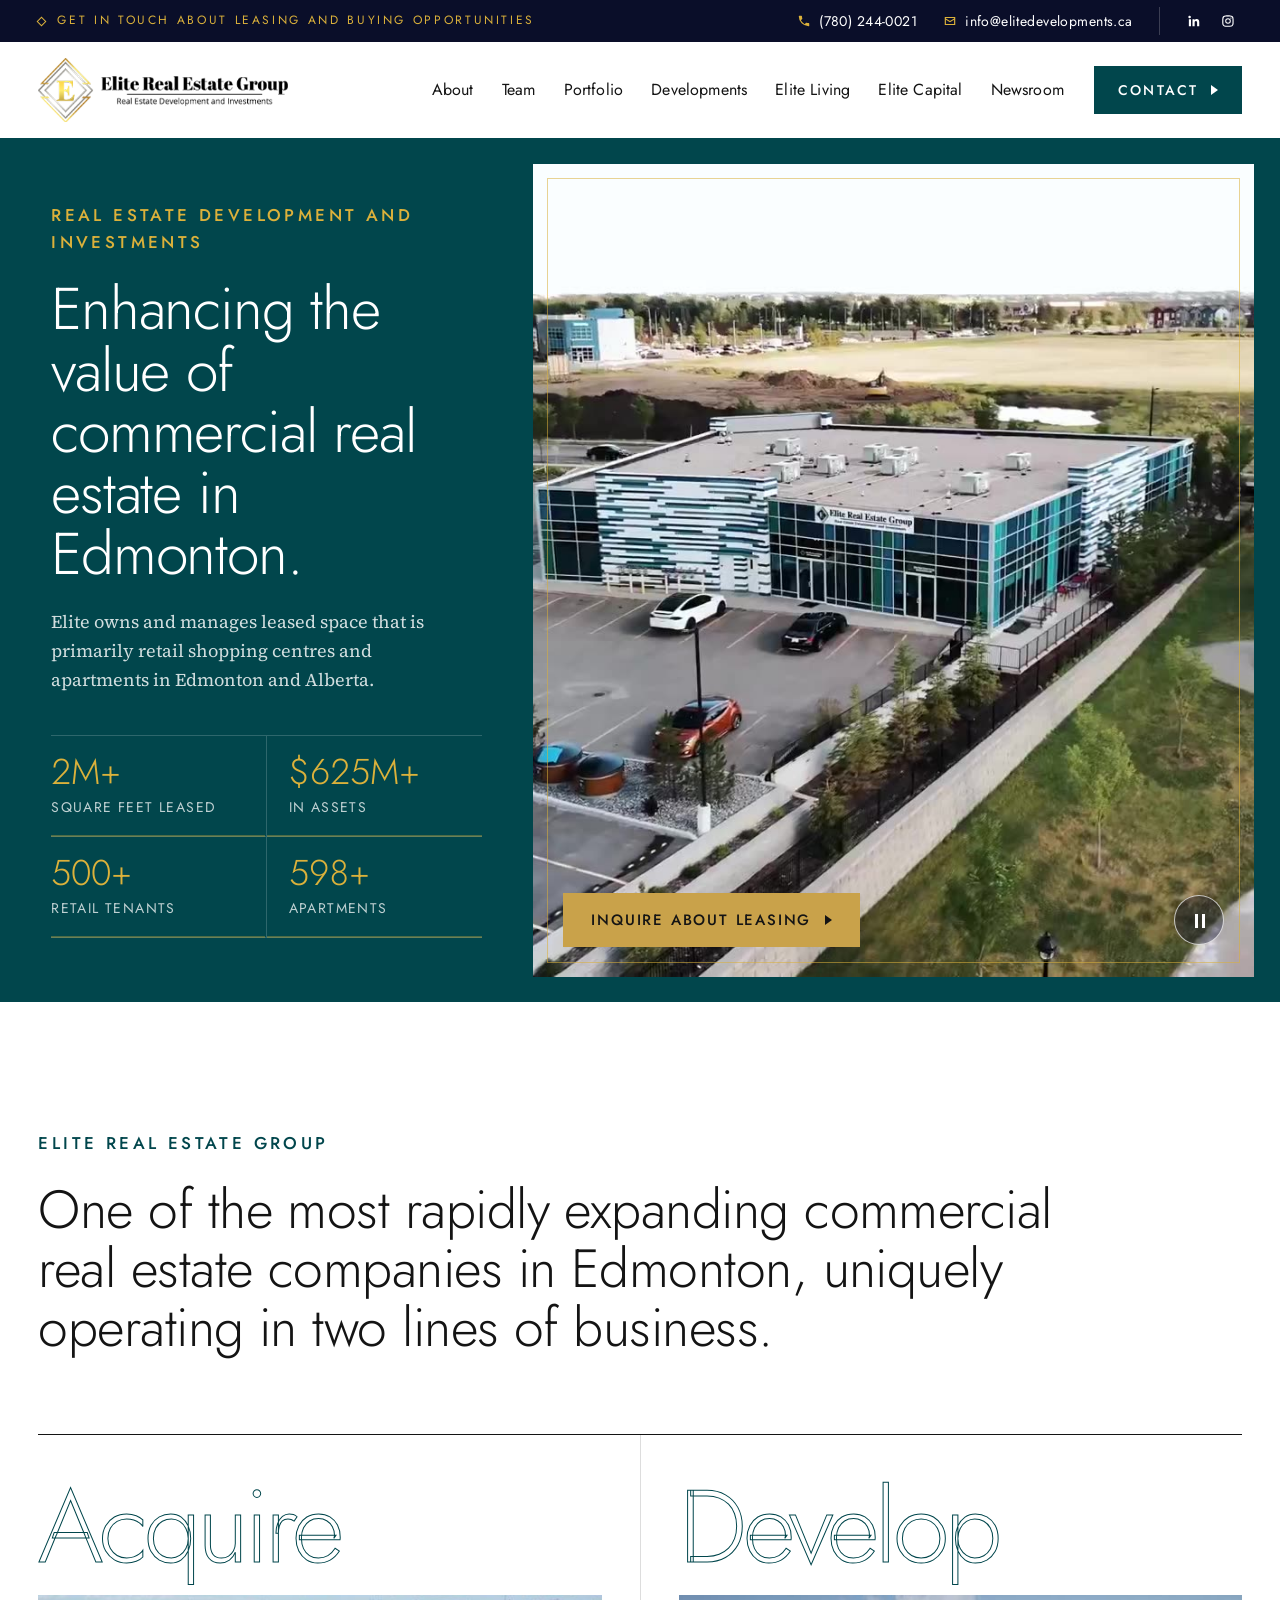
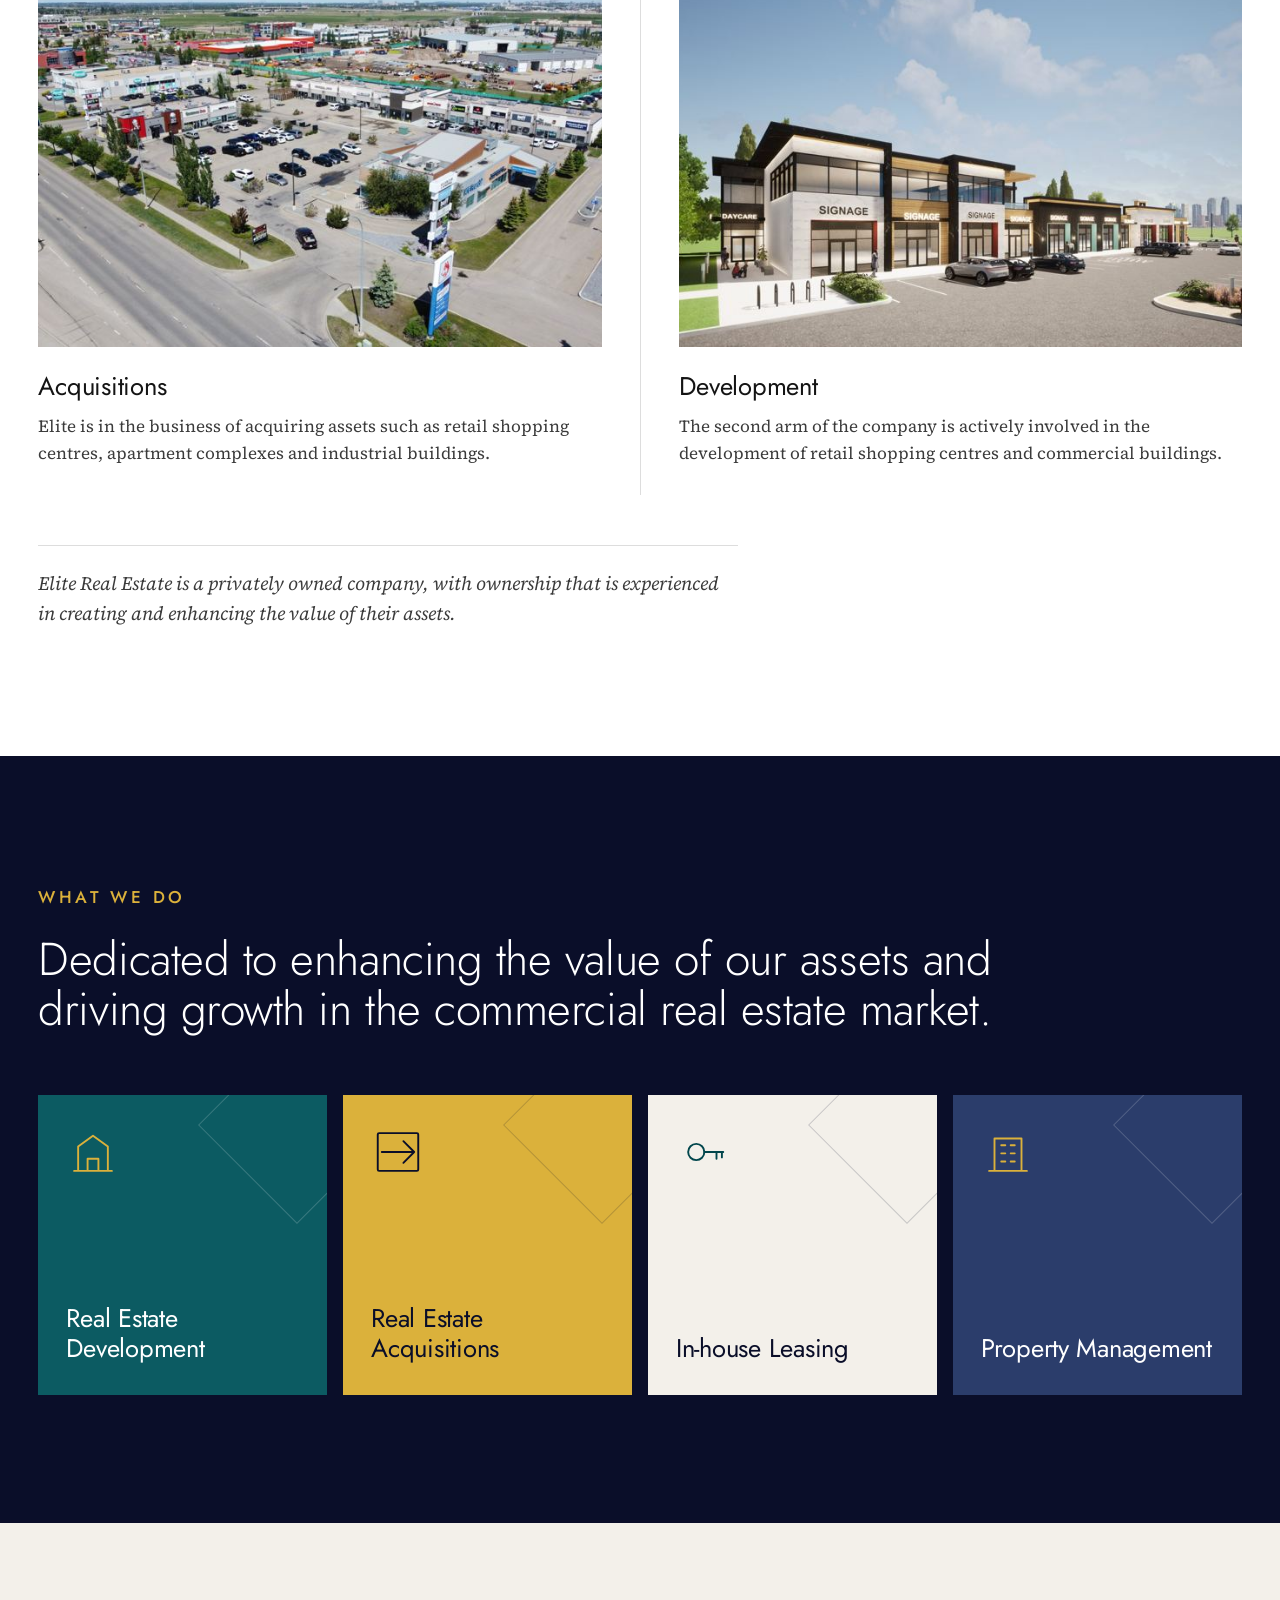
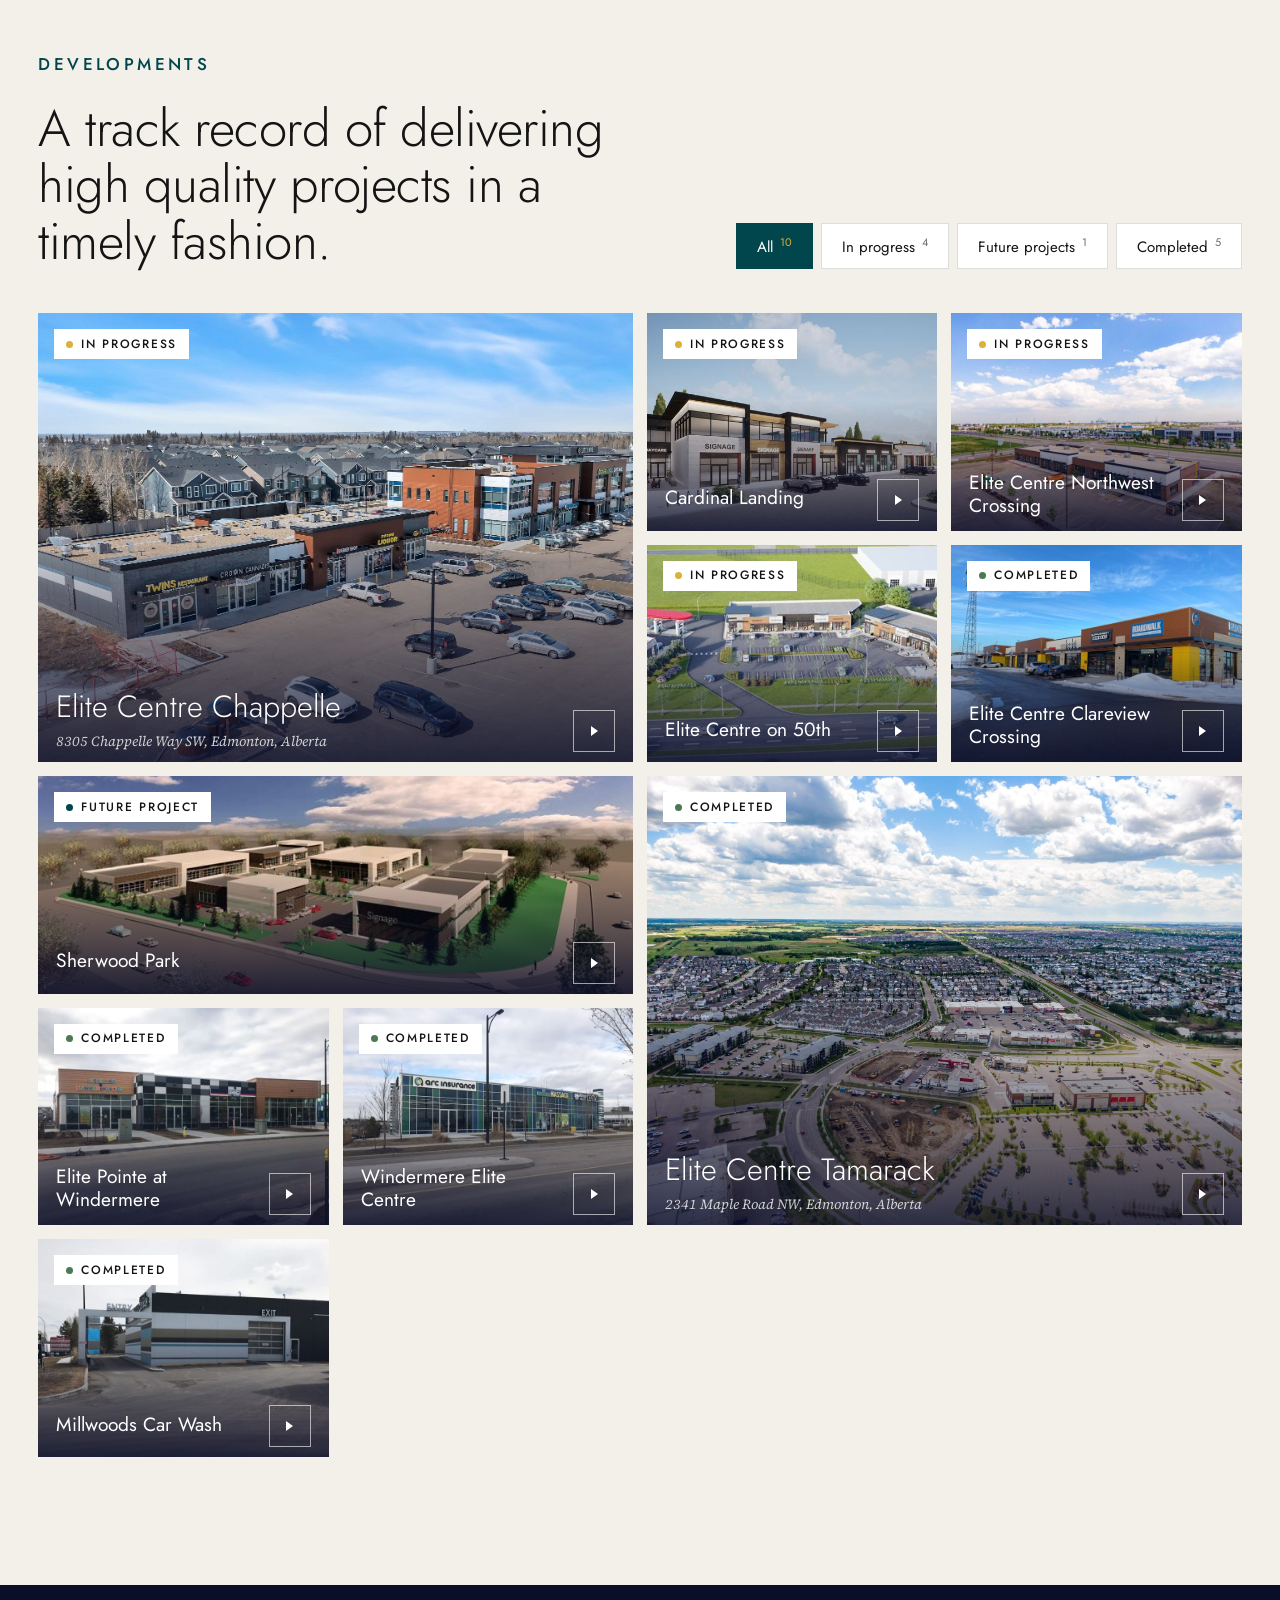
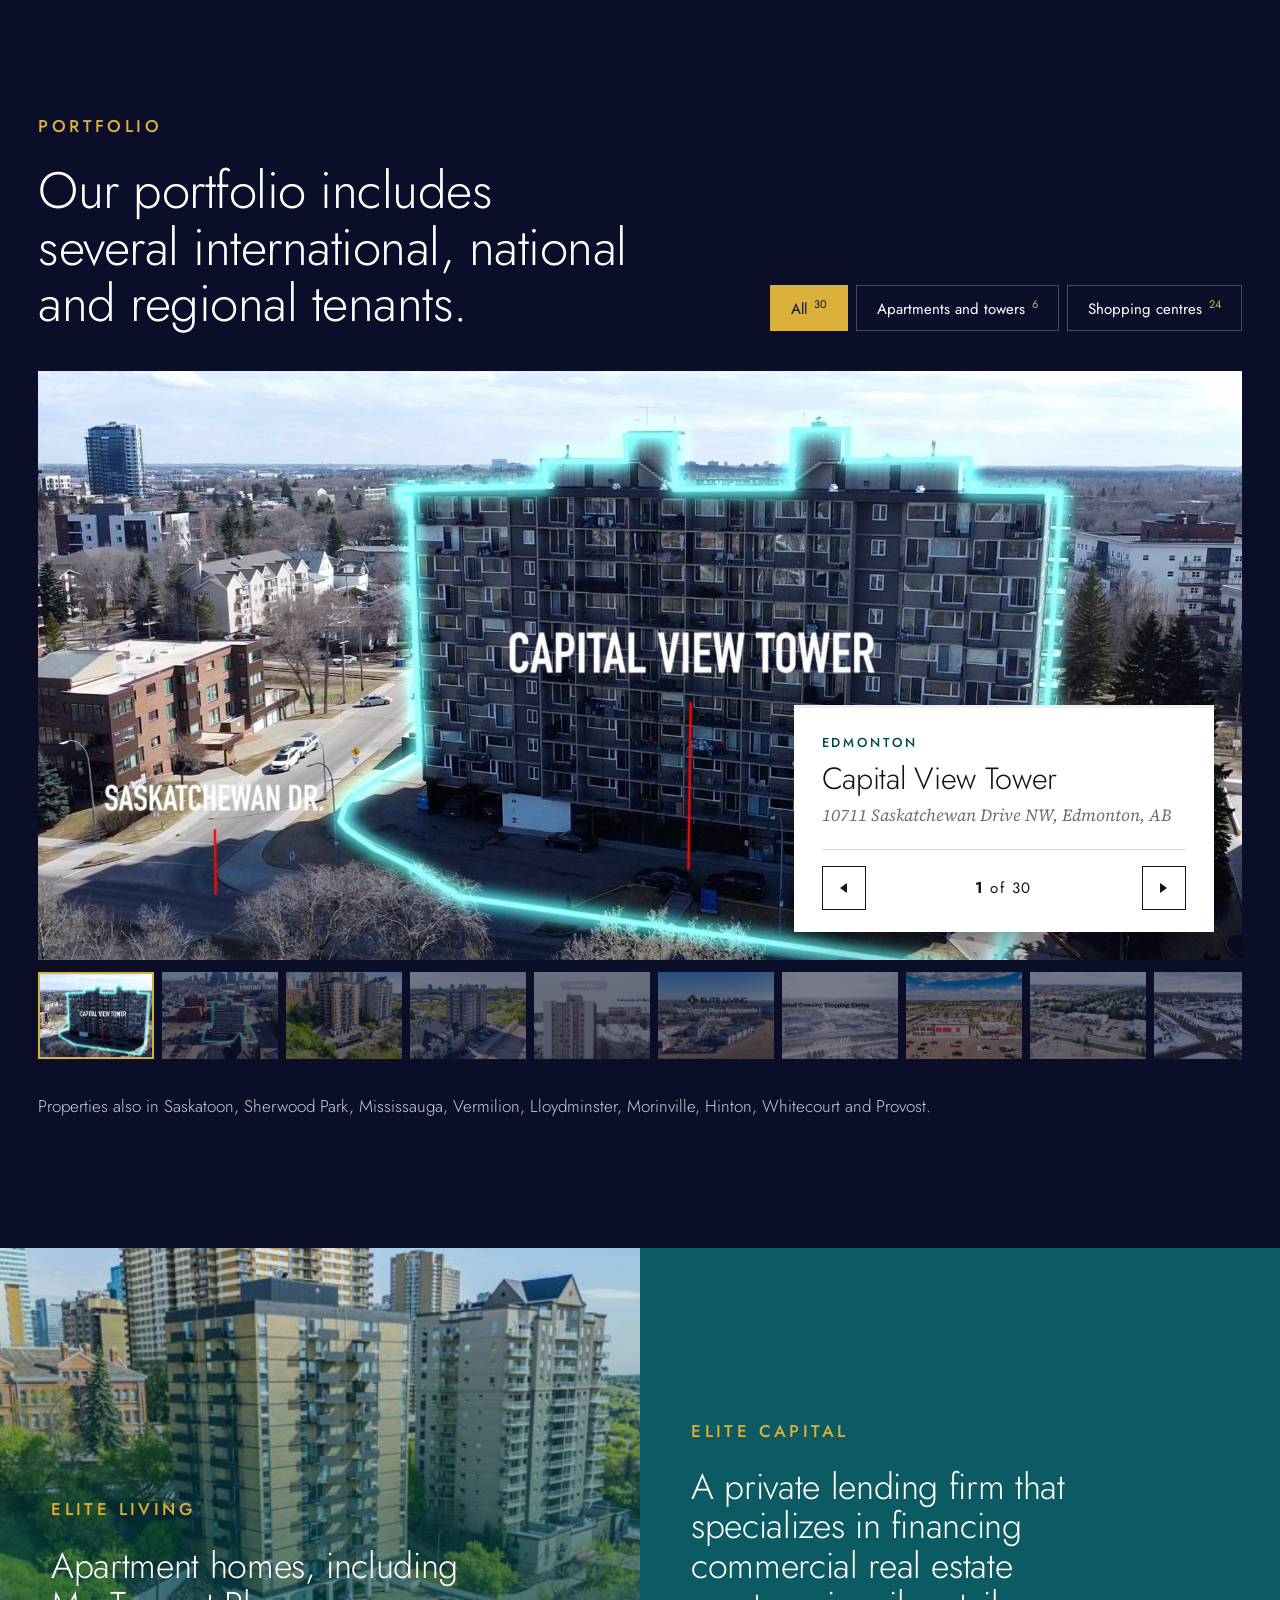
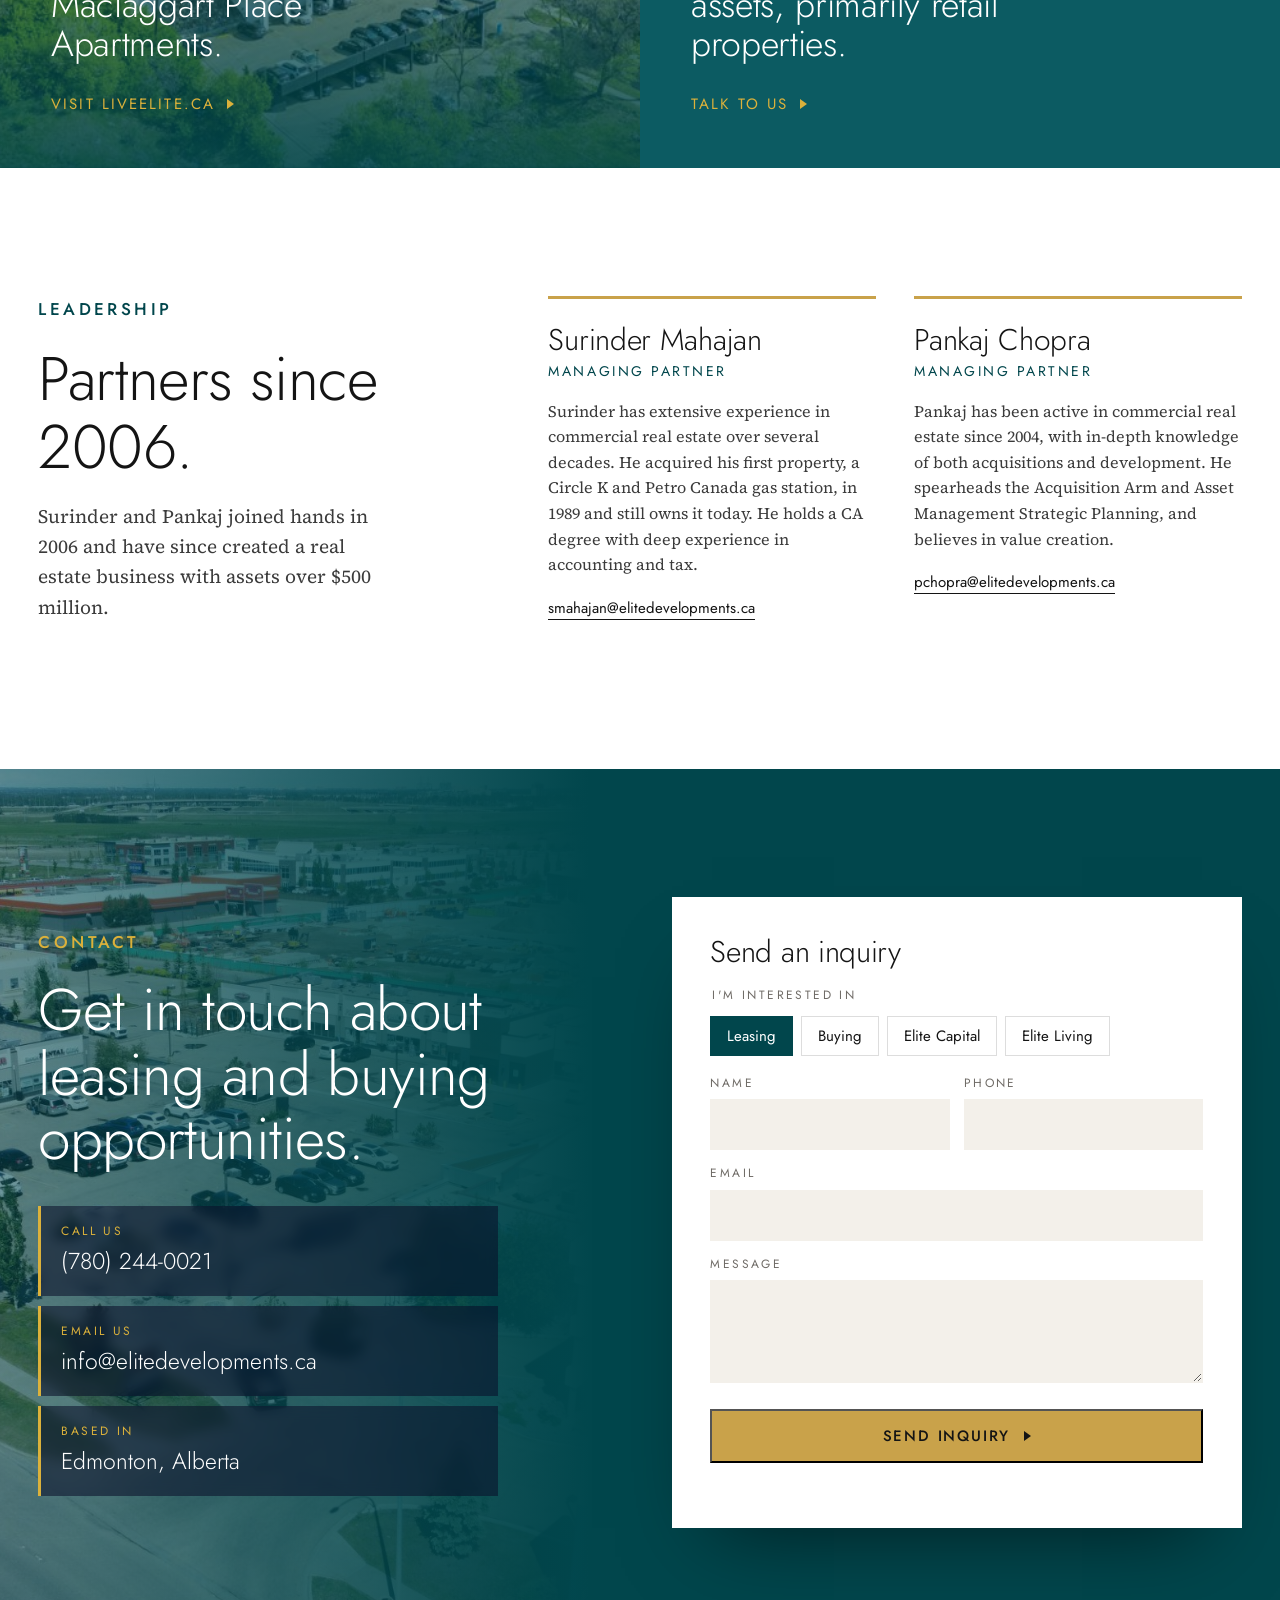
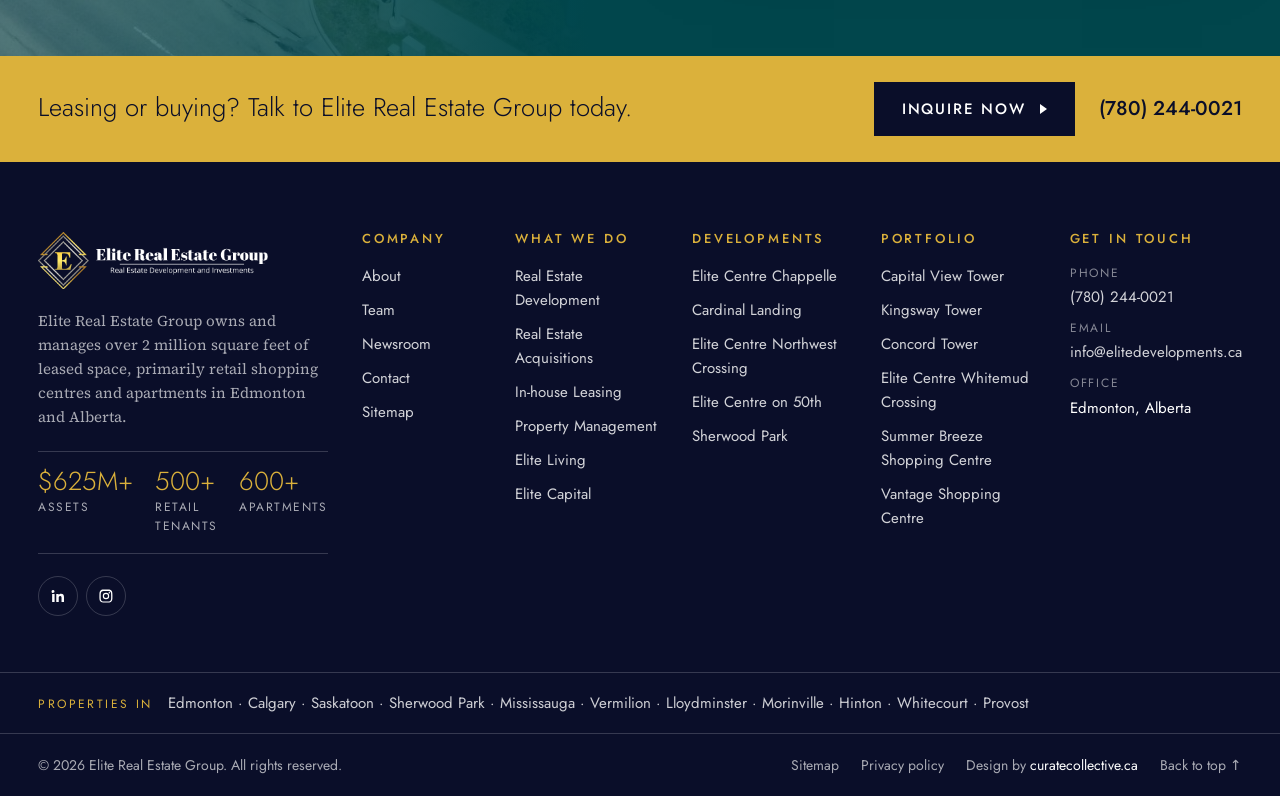
==== commit ff49547d: "Menu items not linked yet (header, mobile menu, footer); remove scroll spy Co-Authored-By: Claude Op" ====
--- a/index.html
+++ b/index.html
@@ -36,28 +36,28 @@
       <a class="brand" href="#top" aria-label="Elite Real Estate Group home"><img src="assets/images/logo-footer.png" alt="Elite Real Estate Group, Real Estate Development and Investments" width="250" height="63"></a>
       <nav class="nav" aria-label="Main">
         <ul>
-          <li><a href="#about" data-spy="about">About</a></li>
-          <li><a href="#leadership" data-spy="leadership">Team</a></li>
-          <li><a href="#portfolio" data-spy="portfolio">Portfolio</a></li>
-          <li><a href="#developments" data-spy="developments">Developments</a></li>
-          <li><a href="https://liveelite.ca" target="_blank" rel="noopener">Elite Living <span class="ext" aria-hidden="true">&#8599;</span></a></li>
-          <li><a href="#group" data-spy="group">Elite Capital</a></li>
+          <li><a href="#" data-nolink>About</a></li>
+          <li><a href="#" data-nolink>Team</a></li>
+          <li><a href="#" data-nolink>Portfolio</a></li>
+          <li><a href="#" data-nolink>Developments</a></li>
+          <li><a href="#" data-nolink>Elite Living</a></li>
+          <li><a href="#" data-nolink>Elite Capital</a></li>
           <li><a href="#" data-nolink>Newsroom</a></li>
         </ul>
       </nav>
-      <a class="hdr-cta" href="#contact" data-spy="contact">Contact <span class="tri" aria-hidden="true"></span></a>
+      <a class="hdr-cta" href="#" data-nolink>Contact <span class="tri" aria-hidden="true"></span></a>
       <button class="burger" aria-expanded="false" aria-controls="menu" aria-label="Open menu"><span></span><span></span></button>
     </div>
     <div class="menu" id="menu" hidden>
       <ul>
-        <li><a href="#about" data-spy="about">About</a></li>
-        <li><a href="#leadership" data-spy="leadership">Team</a></li>
-        <li><a href="#portfolio" data-spy="portfolio">Portfolio</a></li>
-        <li><a href="#developments" data-spy="developments">Developments</a></li>
-        <li><a href="https://liveelite.ca" target="_blank" rel="noopener">Elite Living <span class="ext" aria-hidden="true">&#8599;</span></a></li>
-        <li><a href="#group" data-spy="group">Elite Capital</a></li>
+        <li><a href="#" data-nolink>About</a></li>
+        <li><a href="#" data-nolink>Team</a></li>
+        <li><a href="#" data-nolink>Portfolio</a></li>
+        <li><a href="#" data-nolink>Developments</a></li>
+        <li><a href="#" data-nolink>Elite Living</a></li>
+        <li><a href="#" data-nolink>Elite Capital</a></li>
         <li><a href="#" data-nolink>Newsroom</a></li>
-        <li><a href="#contact" data-spy="contact">Contact</a></li>
+        <li><a href="#" data-nolink>Contact</a></li>
       </ul>
       <div class="menu-foot">
         <a href="tel:+17802440021">(780) 244-0021</a>
@@ -358,16 +358,16 @@
         <div class="ftr-soc"><a href="https://www.linkedin.com/company/elite-real-estate-group1/" target="_blank" rel="noopener" aria-label="LinkedIn"><svg viewBox="0 0 24 24" aria-hidden="true"><path d="M6.9 21H3.2V8.9h3.7V21ZM5 7.3a2.2 2.2 0 1 1 0-4.3 2.2 2.2 0 0 1 0 4.3ZM21 21h-3.7v-5.9c0-1.4 0-3.2-2-3.2s-2.2 1.5-2.2 3.1v6H9.4V8.9H13v1.7c.5-.9 1.7-2 3.5-2 3.8 0 4.5 2.5 4.5 5.7V21Z"/></svg></a><a href="https://www.instagram.com/eliterealestate.yeg/" target="_blank" rel="noopener" aria-label="Instagram"><svg viewBox="0 0 24 24" aria-hidden="true"><path d="M12 7.2a4.8 4.8 0 1 0 0 9.6 4.8 4.8 0 0 0 0-9.6Zm0 7.9a3.1 3.1 0 1 1 0-6.2 3.1 3.1 0 0 1 0 6.2Zm6.1-8.1a1.1 1.1 0 1 1-2.2 0 1.1 1.1 0 0 1 2.2 0ZM21.5 8c-.1-1.6-.4-3-1.6-4.1C18.8 2.8 17.4 2.5 15.8 2.4c-1.6-.1-6.4-.1-8 0-1.6.1-3 .4-4.1 1.6C2.6 5.1 2.3 6.5 2.2 8.1c-.1 1.6-.1 6.4 0 8 .1 1.6.4 3 1.6 4.1 1.1 1.1 2.5 1.5 4.1 1.6 1.6.1 6.4.1 8 0 1.6-.1 3-.4 4.1-1.6 1.1-1.1 1.5-2.5 1.6-4.1.1-1.6.1-6.4-.1-8.1Zm-2.2 9.9a3.2 3.2 0 0 1-1.8 1.8c-1.3.5-4.3.4-5.6.4s-4.4.1-5.6-.4a3.2 3.2 0 0 1-1.8-1.8c-.5-1.3-.4-4.3-.4-5.6s-.1-4.4.4-5.6a3.2 3.2 0 0 1 1.8-1.8c1.3-.5 4.3-.4 5.6-.4s4.4-.1 5.6.4a3.2 3.2 0 0 1 1.8 1.8c.5 1.3.4 4.3.4 5.6s.1 4.4-.4 5.6Z"/></svg></a></div>
       </div>
       <nav class="ftr-col" aria-label="Company"><h3>Company</h3><ul>
-        <li><a href="#about">About</a></li><li><a href="#leadership">Team</a></li><li><a href="#" data-nolink>Newsroom</a></li><li><a href="#contact">Contact</a></li><li><a href="https://elitedevelopments.ca/site-map/">Sitemap</a></li>
+        <li><a href="#" data-nolink>About</a></li><li><a href="#" data-nolink>Team</a></li><li><a href="#" data-nolink>Newsroom</a></li><li><a href="#" data-nolink>Contact</a></li><li><a href="#" data-nolink>Sitemap</a></li>
       </ul></nav>
       <nav class="ftr-col" aria-label="What we do"><h3>What we do</h3><ul>
-        <li><a href="#about">Real Estate Development</a></li><li><a href="#about">Real Estate Acquisitions</a></li><li><a href="#contact">In-house Leasing</a></li><li><a href="#contact">Property Management</a></li><li><a href="https://liveelite.ca" target="_blank" rel="noopener">Elite Living</a></li><li><a href="#group">Elite Capital</a></li>
+        <li><a href="#" data-nolink>Real Estate Development</a></li><li><a href="#" data-nolink>Real Estate Acquisitions</a></li><li><a href="#" data-nolink>In-house Leasing</a></li><li><a href="#" data-nolink>Property Management</a></li><li><a href="#" data-nolink>Elite Living</a></li><li><a href="#" data-nolink>Elite Capital</a></li>
       </ul></nav>
       <nav class="ftr-col" aria-label="Developments"><h3>Developments</h3><ul>
-        <li><a href="#developments">Elite Centre Chappelle</a></li><li><a href="#developments">Cardinal Landing</a></li><li><a href="#developments">Elite Centre Northwest Crossing</a></li><li><a href="#developments">Elite Centre on 50th</a></li><li><a href="#developments">Sherwood Park</a></li>
+        <li><a href="#" data-nolink>Elite Centre Chappelle</a></li><li><a href="#" data-nolink>Cardinal Landing</a></li><li><a href="#" data-nolink>Elite Centre Northwest Crossing</a></li><li><a href="#" data-nolink>Elite Centre on 50th</a></li><li><a href="#" data-nolink>Sherwood Park</a></li>
       </ul></nav>
       <nav class="ftr-col" aria-label="Portfolio"><h3>Portfolio</h3><ul>
-        <li><a href="#portfolio">Capital View Tower</a></li><li><a href="#portfolio">Kingsway Tower</a></li><li><a href="#portfolio">Concord Tower</a></li><li><a href="#portfolio">Elite Centre Whitemud Crossing</a></li><li><a href="#portfolio">Summer Breeze Shopping Centre</a></li><li><a href="#portfolio">Vantage Shopping Centre</a></li>
+        <li><a href="#" data-nolink>Capital View Tower</a></li><li><a href="#" data-nolink>Kingsway Tower</a></li><li><a href="#" data-nolink>Concord Tower</a></li><li><a href="#" data-nolink>Elite Centre Whitemud Crossing</a></li><li><a href="#" data-nolink>Summer Breeze Shopping Centre</a></li><li><a href="#" data-nolink>Vantage Shopping Centre</a></li>
       </ul></nav>
       <div class="ftr-col ftr-contact"><h3>Get in touch</h3><ul>
         <li><span>Phone</span><a href="tel:+17802440021">(780) 244-0021</a></li>
@@ -378,7 +378,7 @@
     <div class="ftr-cities"><div class="wrap"><span>Properties in</span> Edmonton &middot; Calgary &middot; Saskatoon &middot; Sherwood Park &middot; Mississauga &middot; Vermilion &middot; Lloydminster &middot; Morinville &middot; Hinton &middot; Whitecourt &middot; Provost</div></div>
     <div class="wrap ftr-bottom">
       <p>&copy; <span data-year>2026</span> Elite Real Estate Group. All rights reserved.</p>
-      <ul><li><a href="https://elitedevelopments.ca/site-map/">Sitemap</a></li><li><a href="https://elitedevelopments.ca/privacy-policy/">Privacy policy</a></li><li class="credit">Design by <a href="https://curatecollective.ca/" target="_blank" rel="noopener">curatecollective.ca</a></li><li><a href="#top">Back to top &#8593;</a></li></ul>
+      <ul><li><a href="#" data-nolink>Sitemap</a></li><li><a href="#" data-nolink>Privacy policy</a></li><li class="credit">Design by <a href="https://curatecollective.ca/" target="_blank" rel="noopener">curatecollective.ca</a></li><li><a href="#top">Back to top &#8593;</a></li></ul>
     </div>
   </footer>
 
